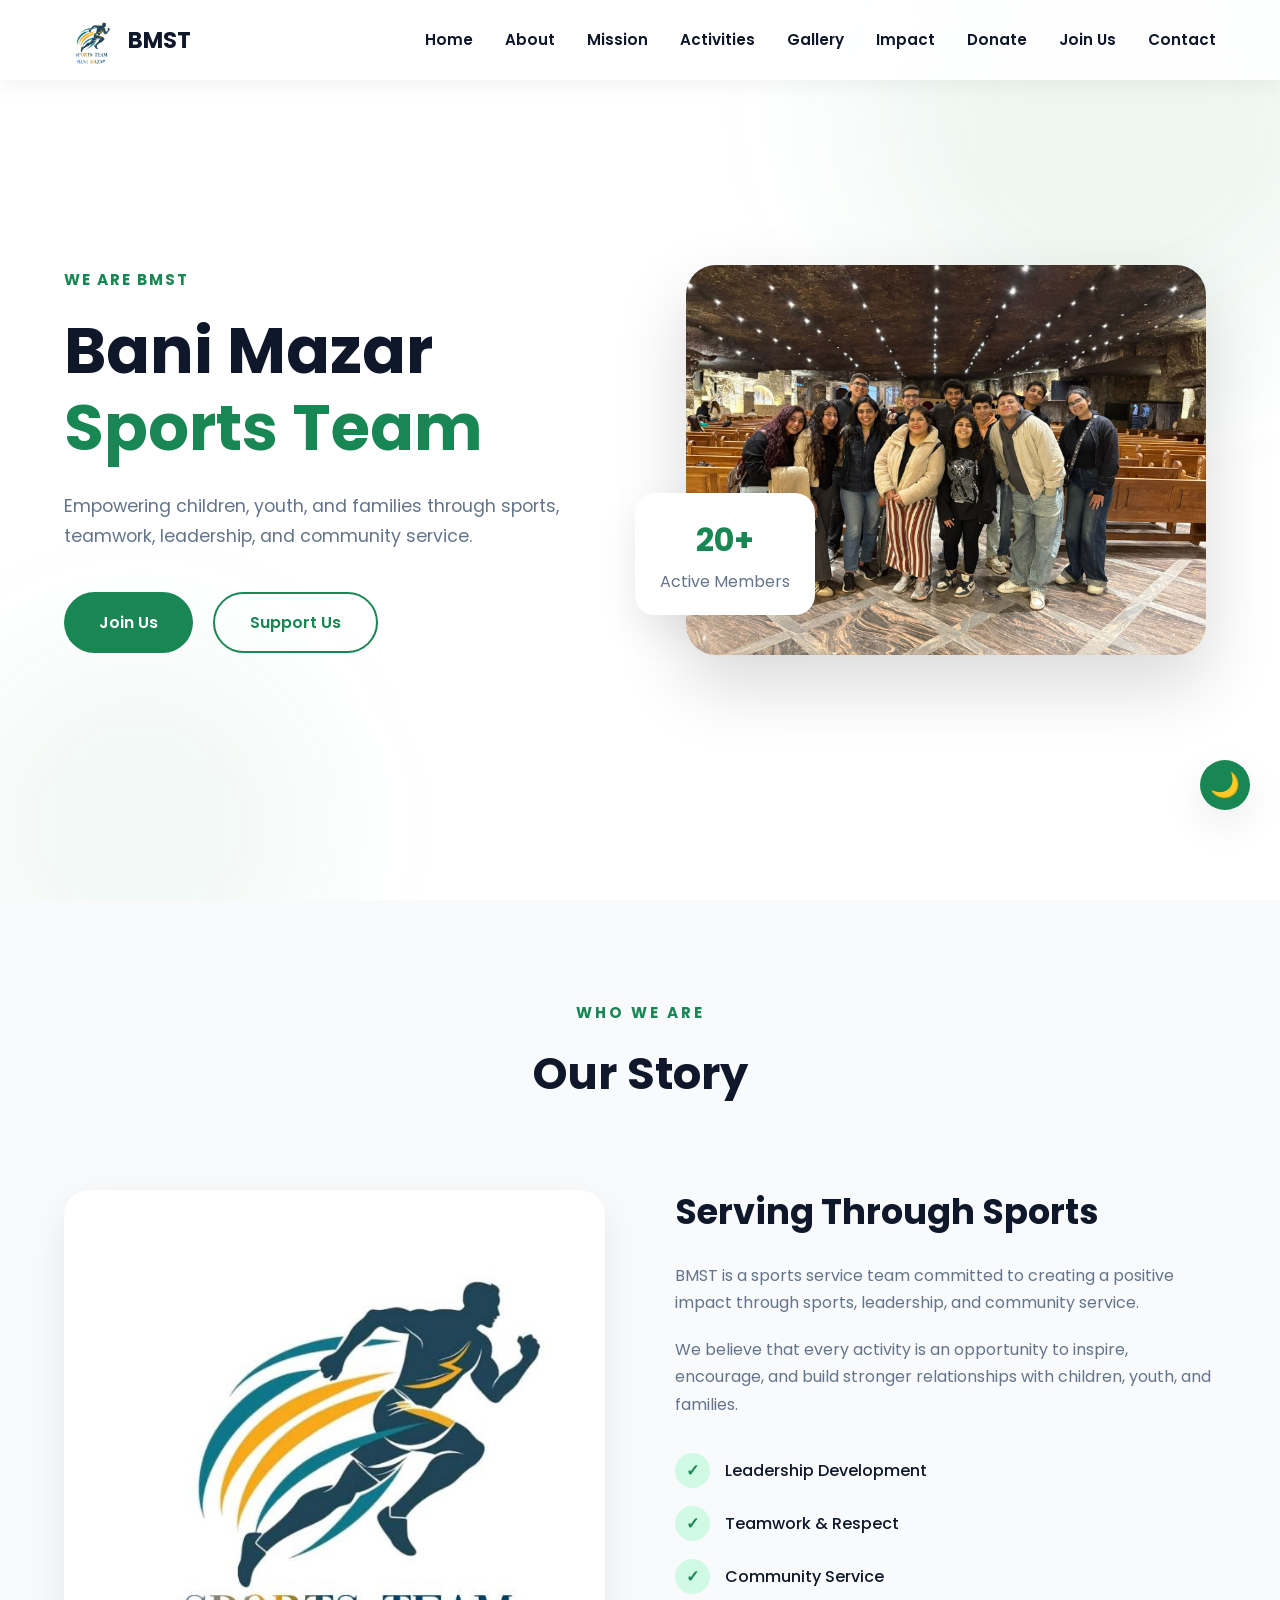
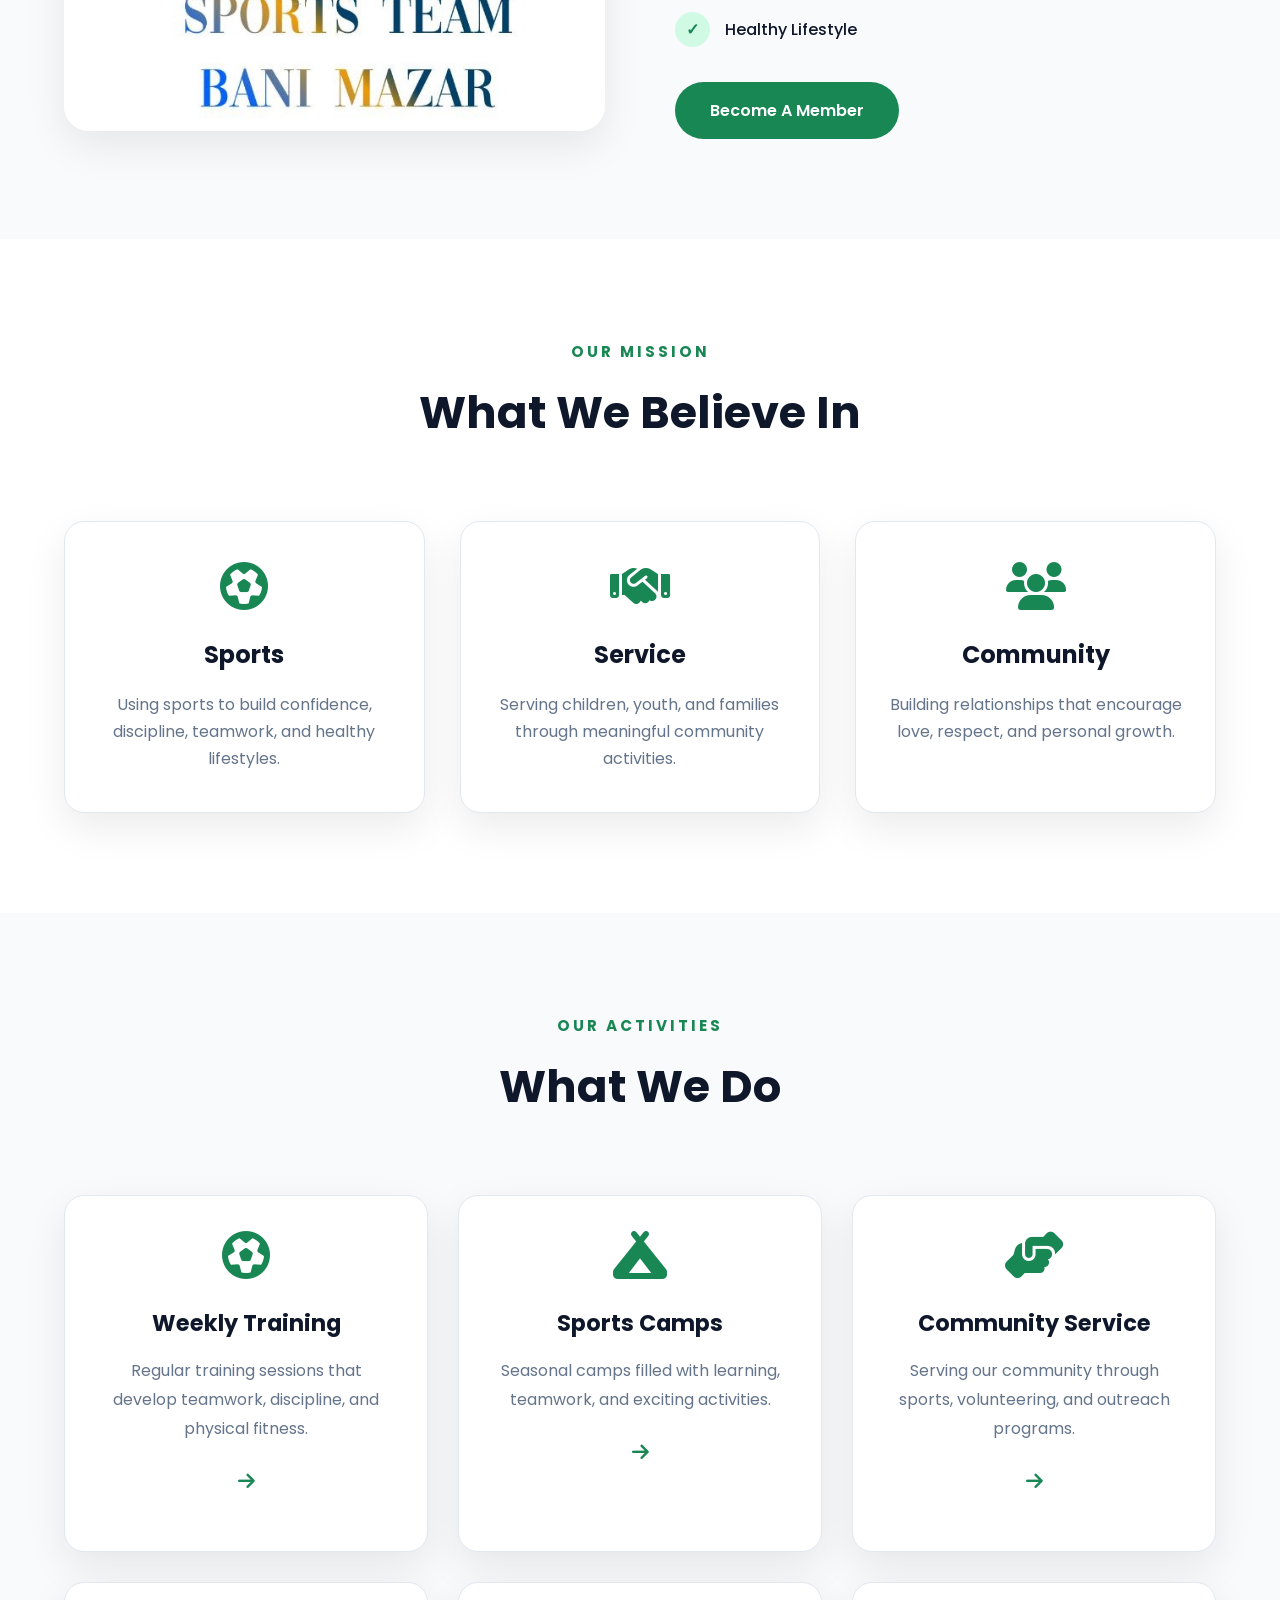
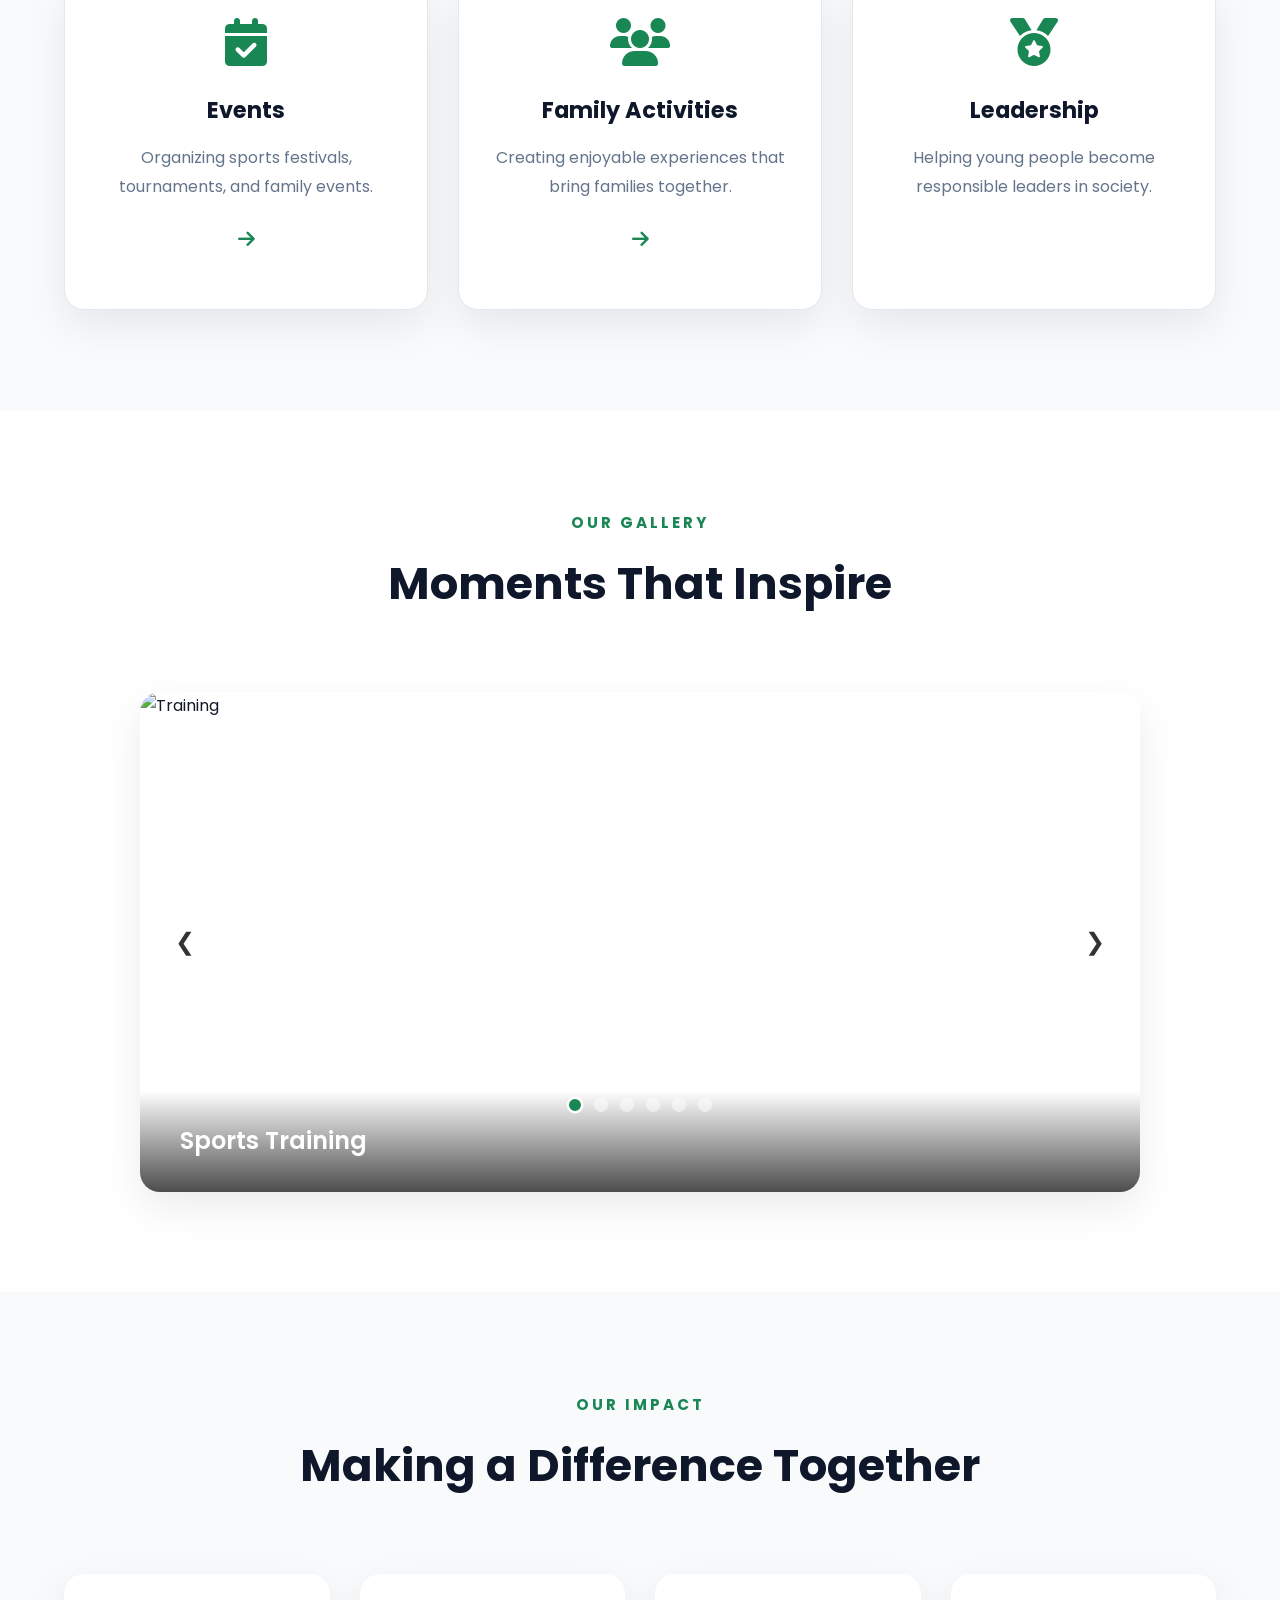
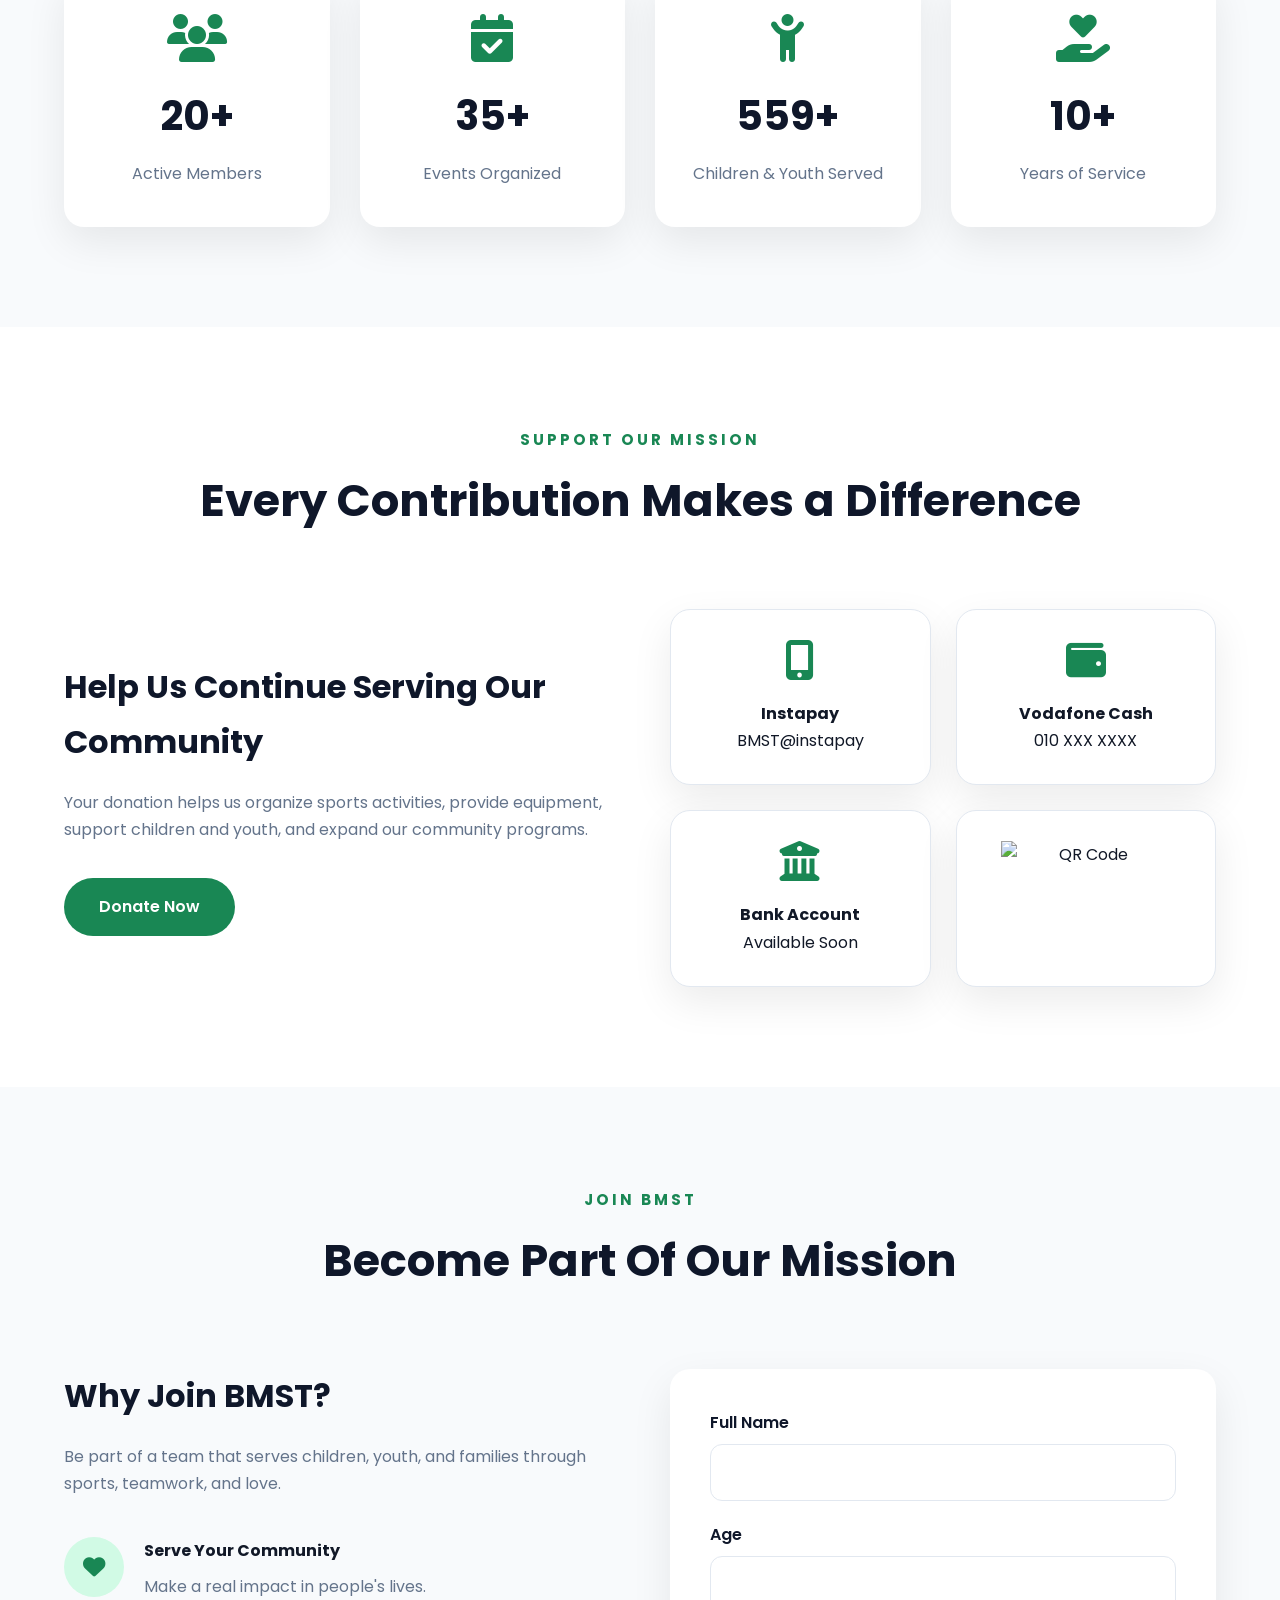
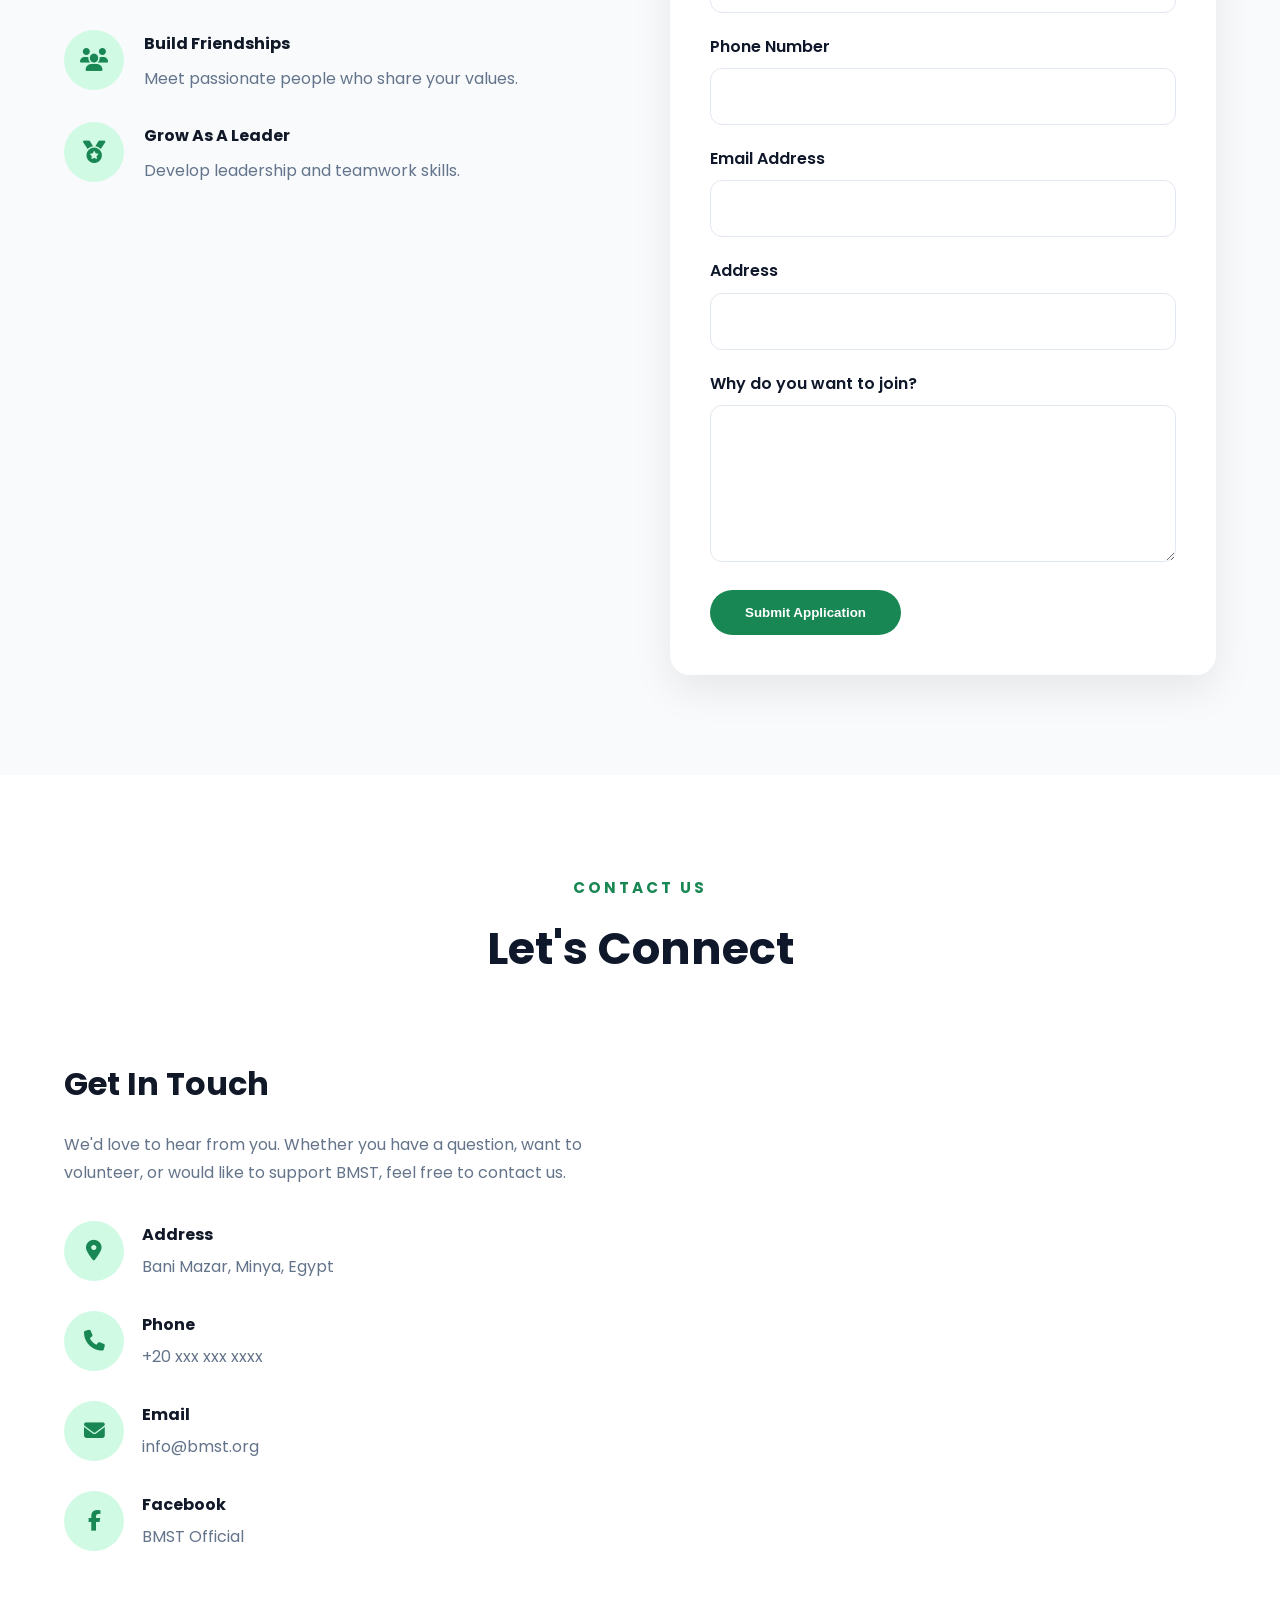
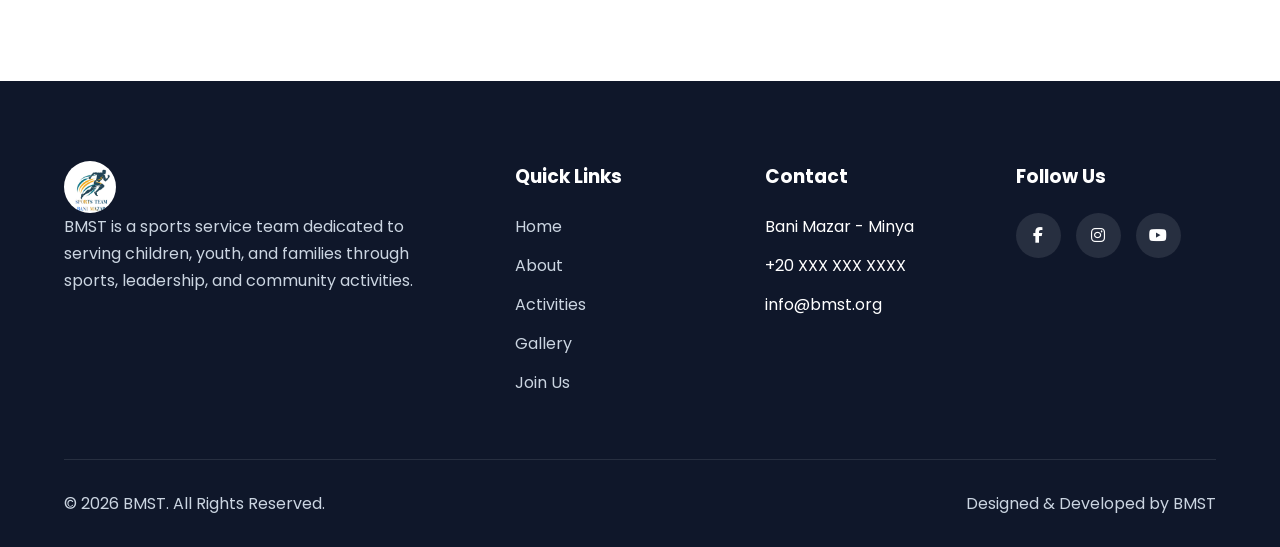
==== index.html @ 1c8f0577 "Update contact section" ====
<!DOCTYPE html>
<html lang="en">

<head>

    <meta charset="UTF-8">
    <meta name="viewport" content="width=device-width, initial-scale=1.0">

    <title>BMST | Sports Service Team</title>

    <meta name="description" content="BMST Sports Service Team empowering children, youth, and families through sports and community service.">

    <meta name="keywords" content="BMST, Sports Service Team, Community, Youth, Children, Sports Ministry">

    <meta name="author" content="BMST">

    <link rel="icon" type="image/png" href="images/BMST.jpeg">
    <link rel="preconnect" href="https://fonts.googleapis.com">

    <link rel="preconnect" href="https://fonts.gstatic.com" crossorigin>

    <link href="https://fonts.googleapis.com/css2?family=Poppins:wght@300;400;500;600;700;800&display=swap" rel="stylesheet">
    <link rel="stylesheet" href="https://cdnjs.cloudflare.com/ajax/libs/font-awesome/6.7.2/css/all.min.css">

    <link rel="stylesheet" href="style.css">

</head>

<body>

    <!-- ========================= -->
    <!-- Dark Mode Toggle Button -->
    <!-- ========================= -->

    <button id="dark-toggle" class="dark-toggle">
        🌙
    </button>

    <!-- ========================= -->
    <!-- Back To Top Button -->
    <!-- ========================= -->

    <button id="back-to-top" class="back-to-top">
        ↑
    </button>

    <!-- ========================= -->
    <!-- Header / Navbar -->
    <!-- ========================= -->

    <header>

        <nav class="navbar">

            <a href="#home" class="logo">

                <img src="images/BMST.jpeg" alt="BMST Logo">

                <span>BMST</span>

            </a>

            <button class="menu-btn" id="menu-btn">

                ☰

            </button>

            <ul class="nav-links" id="nav-links">

                <li><a href="#home">Home</a></li>

                <li><a href="#about">About</a></li>

                <li><a href="#mission">Mission</a></li>

                <li><a href="#activities">Activities</a></li>

                <li><a href="#gallery">Gallery</a></li>

                <li><a href="#impact">Impact</a></li>

                <li><a href="#donate">Donate</a></li>

                <li><a href="#join-us">Join Us</a></li>

                <li><a href="#contact">Contact</a></li>

            </ul>

        </nav>

    </header>

    <main>

        <!-- ========================= -->
        <!-- Hero Section -->
        <!-- ========================= -->

        <section id="home" class="hero">

            <div class="hero-content">

                <p class="hero-small-title">
                    WE ARE BMST
                </p>

                <h1>

                    Bani Mazar

                    <span>Sports Team</span>

                </h1>

                <p class="hero-description">

                    Empowering children, youth, and families through sports, teamwork, leadership, and community service.

                </p>

                <div class="hero-buttons">

                    <a href="#join-us" class="btn primary-btn">

                        Join Us

                    </a>

                    <a href="#donate" class="btn secondary-btn">

                        Support Us

                    </a>

                </div>

            </div>

            <div class="hero-image">

                <img src="images/team.jpeg" alt="BMST Team">

                <div class="floating-card">

                    <h3>20+</h3>

                    <p>Active Members</p>

                </div>

            </div>

        </section>

        <!-- ========================= -->
        <!-- About Section -->
        <!-- ========================= -->

        <section id="about" class="about">

            <div class="container">

                <div class="section-title">

                    <p>WHO WE ARE</p>

                    <h2>Our Story</h2>

                </div>

                <div class="about-content">

                    <div class="about-image">

                        <img src="images/BMST.jpeg" alt="About BMST">

                    </div>

                    <div class="about-text">
                        <h3>Serving Through Sports</h3>

                        <p>

                            BMST is a sports service team committed to creating a positive impact through sports, leadership, and community service.

                        </p>

                        <p>

                            We believe that every activity is an opportunity to inspire, encourage, and build stronger relationships with children, youth, and families.

                        </p>

                        <ul class="about-features">

                            <li>

                                <span>✓</span> Leadership Development

                            </li>

                            <li>

                                <span>✓</span> Teamwork & Respect

                            </li>

                            <li>

                                <span>✓</span> Community Service

                            </li>

                            <li>

                                <span>✓</span> Healthy Lifestyle

                            </li>

                        </ul>

                        <a href="#join-us" class="btn primary-btn">

                            Become A Member

                        </a>

                    </div>

                </div>

            </div>

        </section>

        <!-- ========================= -->
        <!-- Mission Section -->
        <!-- ========================= -->

        <section id="mission" class="mission">

            <div class="container">

                <div class="section-title">

                    <p>OUR MISSION</p>

                    <h2>What We Believe In</h2>

                </div>

                <div class="mission-grid">

                    <div class="mission-card">

                        <i class="fa-solid fa-futbol"></i>

                        <h3>Sports</h3>

                        <p>

                            Using sports to build confidence, discipline, teamwork, and healthy lifestyles.

                        </p>

                    </div>

                    <div class="mission-card">

                        <i class="fa-solid fa-handshake"></i>

                        <h3>Service</h3>

                        <p>

                            Serving children, youth, and families through meaningful community activities.

                        </p>

                    </div>

                    <div class="mission-card">

                        <i class="fa-solid fa-users"></i>

                        <h3>Community</h3>

                        <p>

                            Building relationships that encourage love, respect, and personal growth.

                        </p>

                    </div>

                </div>

            </div>

        </section>

        <!-- ========================= -->
        <!-- Activities Section -->
        <!-- ========================= -->

        <section id="activities" class="activities">

            <div class="container">

                <div class="section-title">

                    <p>OUR ACTIVITIES</p>

                    <h2>What We Do</h2>

                </div>

                <div class="activities-grid">

                    <div class="activity-card">

                        <i class="fa-solid fa-futbol"></i>

                        <h3>Weekly Training</h3>

                        <p>
                            Regular training sessions that develop teamwork, discipline, and physical fitness.
                        </p>

                        <div class="activity-arrow">

                            <i class="fa-solid fa-arrow-right"></i>

                        </div>

                    </div>

                    <div class="activity-card">

                        <i class="fa-solid fa-campground"></i>

                        <h3>Sports Camps</h3>

                        <p>
                            Seasonal camps filled with learning, teamwork, and exciting activities.
                        </p>

                        <div class="activity-arrow">

                            <i class="fa-solid fa-arrow-right"></i>

                        </div>

                    </div>

                    <div class="activity-card">

                        <i class="fa-solid fa-handshake-angle"></i>

                        <h3>Community Service</h3>

                        <p>
                            Serving our community through sports, volunteering, and outreach programs.
                        </p>

                        <div class="activity-arrow">

                            <i class="fa-solid fa-arrow-right"></i>

                        </div>

                    </div>

                    <div class="activity-card">

                        <i class="fa-solid fa-calendar-check"></i>

                        <h3>Events</h3>

                        <p>
                            Organizing sports festivals, tournaments, and family events.
                        </p>

                        <div class="activity-arrow">

                            <i class="fa-solid fa-arrow-right"></i>

                        </div>

                    </div>

                    <div class="activity-card">

                        <i class="fa-solid fa-users"></i>

                        <h3>Family Activities</h3>

                        <p>
                            Creating enjoyable experiences that bring families together.
                        </p>

                        <div class="activity-arrow">

                            <i class="fa-solid fa-arrow-right"></i>

                        </div>

                    </div>

                    <div class="activity-card">

                        <i class="fa-solid fa-medal"></i>

                        <h3>Leadership</h3>

                        <p>
                            Helping young people become responsible leaders in society.
                        </p>

                    </div>

                </div>

            </div>

        </section>

        <!-- ========================= -->
        <!-- Gallery Section with Slider -->
        <!-- ========================= -->

        <section id="gallery" class="gallery">

            <div class="container">

                <div class="section-title">

                    <p>OUR GALLERY</p>

                    <h2>Moments That Inspire</h2>

                </div>

                <div class="slider-container">

                    <div class="slider-wrapper" id="sliderWrapper">

                        <div class="slide">
                            <img src="images/gallery-1.jpg" alt="Training">
                            <div class="slide-caption">Sports Training</div>
                        </div>

                        <div class="slide">
                            <img src="images/gallery-2.jpg" alt="Camp">
                            <div class="slide-caption">Summer Camp</div>
                        </div>

                        <div class="slide">
                            <img src="images/gallery-3.jpg" alt="Community Service">
                            <div class="slide-caption">Community Service</div>
                        </div>

                        <div class="slide">
                            <img src="images/gallery-4.jpg" alt="Sports Day">
                            <div class="slide-caption">Sports Day</div>
                        </div>

                        <div class="slide">
                            <img src="images/gallery-5.jpg" alt="Children">
                            <div class="slide-caption">Happy Children</div>
                        </div>

                        <div class="slide">
                            <img src="images/gallery-6.jpg" alt="Team">
                            <div class="slide-caption">BMST Team</div>
                        </div>

                    </div>

                    <button class="slider-btn prev-btn" id="prevBtn">❮</button>
                    <button class="slider-btn next-btn" id="nextBtn">❯</button>

                    <div class="slider-dots" id="sliderDots"></div>

                </div>

            </div>

        </section>

        <!-- ========================= -->
        <!-- Impact Section -->
        <!-- ========================= -->

        <section id="impact" class="impact">

            <div class="container">

                <div class="section-title">

                    <p>OUR IMPACT</p>

                    <h2>Making a Difference Together</h2>

                </div>

                <div class="impact-grid">

                    <div class="impact-card">

                        <i class="fa-solid fa-users"></i>

                        <h3 class="counter" data-target="20">0</h3>

                        <p>Active Members</p>

                    </div>

                    <div class="impact-card">

                        <i class="fa-solid fa-calendar-check"></i>

                        <h3 class="counter" data-target="35">0</h3>

                        <p>Events Organized</p>

                    </div>

                    <div class="impact-card">

                        <i class="fa-solid fa-child-reaching"></i>

                        <h3 class="counter" data-target="800">0</h3>

                        <p>Children & Youth Served</p>

                    </div>

                    <div class="impact-card">

                        <i class="fa-solid fa-hand-holding-heart"></i>

                        <h3 class="counter" data-target="10">0</h3>

                        <p>Years of Service</p>

                    </div>

                </div>

            </div>

        </section>

        <!-- ========================= -->
        <!-- Donate Section -->
        <!-- ========================= -->

        <section id="donate" class="donate">

            <div class="container">

                <div class="section-title">

                    <p>SUPPORT OUR MISSION</p>

                    <h2>Every Contribution Makes a Difference</h2>

                </div>

                <div class="donate-container">

                    <div class="donate-text">

                        <h3>Help Us Continue Serving Our Community</h3>

                        <p>

                            Your donation helps us organize sports activities, provide equipment, support children and youth, and expand our community programs.

                        </p>

                        <a href="#" class="btn primary-btn">

                            Donate Now

                        </a>

                    </div>

                    <div class="donate-methods">

                        <div class="donation-card">

                            <i class="fa-solid fa-mobile-screen-button"></i>

                            <h4>Instapay</h4>

                            <p>BMST@instapay</p>

                        </div>

                        <div class="donation-card">

                            <i class="fa-solid fa-wallet"></i>

                            <h4>Vodafone Cash</h4>

                            <p>010 XXX XXXX</p>

                        </div>

                        <div class="donation-card">

                            <i class="fa-solid fa-building-columns"></i>

                            <h4>Bank Account</h4>

                            <p>Available Soon</p>

                        </div>

                        <div class="donation-card qr-card">

                            <img src="images/qr.png" alt="QR Code">

                        </div>

                    </div>

                </div>

            </div>

        </section>

        <!-- ========================= -->
        <!-- Join Us Section -->
        <!-- ========================= -->

        <section id="join-us" class="join">

            <div class="container">

                <div class="section-title">

                    <p>JOIN BMST</p>

                    <h2>Become Part Of Our Mission</h2>

                </div>

                <div class="join-container">

                    <div class="join-info">

                        <h3>Why Join BMST?</h3>

                        <p>

                            Be part of a team that serves children, youth, and families through sports, teamwork, and love.

                        </p>

                        <div class="join-feature">

                            <i class="fa-solid fa-heart"></i>

                            <div>

                                <h4>Serve Your Community</h4>

                                <p>Make a real impact in people's lives.</p>

                            </div>

                        </div>

                        <div class="join-feature">

                            <i class="fa-solid fa-users"></i>

                            <div>

                                <h4>Build Friendships</h4>

                                <p>Meet passionate people who share your values.</p>

                            </div>

                        </div>

                        <div class="join-feature">

                            <i class="fa-solid fa-medal"></i>

                            <div>

                                <h4>Grow As A Leader</h4>

                                <p>Develop leadership and teamwork skills.</p>

                            </div>

                        </div>

                    </div>

                    <div class="join-form">

                        <form id="joinForm">

                            <div class="form-group">

                                <label>Full Name</label>

                                <input type="text" id="joinName" required>

                            </div>

                            <div class="form-group">

                                <label>Age</label>

                                <input type="number" id="joinAge" required>

                            </div>

                            <div class="form-group">

                                <label>Phone Number</label>

                                <input type="tel" id="joinPhone" required>

                            </div>

                            <div class="form-group">

                                <label>Email Address</label>

                                <input type="email" id="joinEmail">

                            </div>

                            <div class="form-group">

                                <label>Address</label>

                                <input type="text" id="joinAddress">

                            </div>

                            <div class="form-group">

                                <label>Why do you want to join?</label>

                                <textarea id="joinMessage" rows="5"></textarea>

                            </div>

                            <button type="submit" class="btn primary-btn">

                                Submit Application

                            </button>

                        </form>

                        <div id="joinSuccess" style="display:none; margin-top:20px; padding:20px; background:var(--primary-light); border-radius:12px; color:var(--primary-color); text-align:center; font-weight:600;">
                            ✅ Your application has been submitted successfully!
                        </div>

                    </div>

                </div>

            </div>

        </section>

        <!-- ========================= -->
        <!-- Contact Section -->
        <!-- ========================= -->

        <section id="contact" class="contact">

            <div class="container">

                <div class="section-title">

                    <p>CONTACT US</p>

                    <h2>Let's Connect</h2>

                </div>

                <div class="contact-wrapper">

                    <div class="contact-info">

                        <h3>Get In Touch</h3>

                        <p>

                            We'd love to hear from you. Whether you have a question, want to volunteer, or would like to support BMST, feel free to contact us.

                        </p>

                        <div class="contact-box">

                            <i class="fa-solid fa-location-dot"></i>

                            <div>

                                <h4>Address</h4>

                                <span>Bani Mazar, Minya, Egypt</span>

                            </div>

                        </div>

                        <div class="contact-box">

                            <i class="fa-solid fa-phone"></i>

                            <div>

                                <h4>Phone</h4>

                                <span>+20 xxx xxx xxxx</span>

                            </div>

                        </div>

                        <div class="contact-box">

                            <i class="fa-solid fa-envelope"></i>

                            <div>

                                <h4>Email</h4>

                                <span>info@bmst.org</span>

                            </div>

                        </div>

                        <div class="contact-box">

                            <i class="fa-brands fa-facebook-f"></i>

                            <div>

                                <h4>Facebook</h4>

                                <span>BMST Official</span>

                            </div>

                        </div>


        </section>

    </main>

    <!-- ========================= -->
    <!-- Footer -->
    <!-- ========================= -->

    <footer class="footer">

        <div class="container">

            <div class="footer-grid">

                <div class="footer-about">

                    <a href="#home" class="logo">

                        <img src="images/BMST.jpeg" alt="BMST">


                    </a>

                    <p>

                        BMST is a sports service team dedicated to serving children, youth, and families through sports, leadership, and community activities.

                    </p>

                </div>

                <div>

                    <h3>Quick Links</h3>

                    <ul>

                        <li><a href="#home">Home</a></li>

                        <li><a href="#about">About</a></li>

                        <li><a href="#activities">Activities</a></li>

                        <li><a href="#gallery">Gallery</a></li>

                        <li><a href="#join-us">Join Us</a></li>

                    </ul>

                </div>

                <div>

                    <h3>Contact</h3>

                    <ul>

                        <li>Bani Mazar - Minya</li>

                        <li>+20 XXX XXX XXXX</li>

                        <li>info@bmst.org</li>

                    </ul>

                </div>

                <div>

                    <h3>Follow Us</h3>

                    <div class="social-icons">

                        <a href="https://www.facebook.com/share/1R9eKZ8sLs/">
                            <i class="fa-brands fa-facebook-f"></i>
                        </a>

                        <a href="#">
                            <i class="fa-brands fa-instagram"></i>
                        </a>

                        <a href="#">
                            <i class="fa-brands fa-youtube"></i>
                        </a>

                    </div>

                </div>

            </div>

            <div class="footer-bottom">

                <p>

                    © 2026 BMST. All Rights Reserved.

                </p>

                <p>

                    Designed & Developed by BMST

                </p>

            </div>

        </div>

    </footer>

    <!-- ========================= -->
    <!-- JavaScript -->
    <!-- ========================= -->

    <script src="script.js"></script>

</body>

</html>
---- style.css ----
/* ===========================
   Variables
=========================== */

:root {
    --primary-color: #198754;
    --primary-dark: #146C43;
    --primary-light: #D1FAE5;
    --secondary-color: #F8FAFC;
    --dark: #0F172A;
    --gray: #64748B;
    --white: #FFFFFF;
    --border: #E2E8F0;
    --shadow: 0 15px 40px rgba(0, 0, 0, .08);
    --transition: .35s ease;
    --radius: 18px;
}


/* ===========================
   Reset
=========================== */

* {
    margin: 0;
    padding: 0;
    box-sizing: border-box;
}

html {
    scroll-behavior: smooth;
}

body {
    font-family: "Poppins", sans-serif;
    background: #ffffff;
    color: #111827;
    line-height: 1.7;
    overflow-x: hidden;
}

img {
    width: 100%;
    display: block;
}

a {
    text-decoration: none;
}

ul {
    list-style: none;
}

.container {
    width: min(1200px, 90%);
    margin: auto;
}

section {
    padding: 100px 0;
}


/* ===========================
   Buttons
=========================== */

.btn {
    display: inline-flex;
    align-items: center;
    justify-content: center;
    padding: 15px 35px;
    border-radius: 50px;
    font-weight: 600;
    transition: var(--transition);
    cursor: pointer;
    border: none;
}

.primary-btn {
    background: var(--primary-color);
    color: #fff;
}

.primary-btn:hover {
    background: var(--primary-dark);
    transform: translateY(-4px);
}

.secondary-btn {
    border: 2px solid var(--primary-color);
    color: var(--primary-color);
    background: transparent;
}

.secondary-btn:hover {
    background: var(--primary-color);
    color: #fff;
}


/* ===========================
   Navbar
=========================== */

header {
    position: fixed;
    top: 0;
    left: 0;
    width: 100%;
    background: rgba(255, 255, 255, .85);
    backdrop-filter: blur(12px);
    box-shadow: 0 5px 20px rgba(0, 0, 0, .05);
    z-index: 1000;
}

.navbar {
    width: min(1200px, 90%);
    margin: auto;
    height: 80px;
    display: flex;
    justify-content: space-between;
    align-items: center;
}

.logo {
    display: flex;
    align-items: center;
    gap: 12px;
    color: var(--dark);
    font-size: 1.4rem;
    font-weight: 700;
}

.logo img {
    width: 52px;
    height: 52px;
    border-radius: 50%;
    object-fit: cover;
}

.nav-links {
    display: flex;
    align-items: center;
    gap: 32px;
}

.nav-links a {
    color: var(--dark);
    font-size: .95rem;
    font-weight: 600;
    position: relative;
    transition: var(--transition);
}

.nav-links a::after {
    content: "";
    position: absolute;
    left: 0;
    bottom: -6px;
    width: 0;
    height: 2px;
    background: var(--primary-color);
    transition: var(--transition);
}

.nav-links a:hover {
    color: var(--primary-color);
}

.nav-links a:hover::after {
    width: 100%;
}

.menu-btn {
    display: none;
    border: none;
    background: none;
    cursor: pointer;
    font-size: 2rem;
    color: var(--dark);
}


/* ===========================
   Hero Section
=========================== */

.hero {
    position: relative;
    min-height: 100vh;
    width: min(1200px, 90%);
    margin: auto;
    display: flex;
    justify-content: space-between;
    align-items: center;
    gap: 70px;
    padding-top: 120px;
}

.hero-content {
    flex: 1;
}

.hero-small-title {
    color: var(--primary-color);
    font-size: .95rem;
    font-weight: 700;
    letter-spacing: 2px;
    margin-bottom: 20px;
}

.hero h1 {
    font-size: 4rem;
    line-height: 1.2;
    color: var(--dark);
    margin-bottom: 25px;
}

.hero h1 span {
    display: block;
    color: var(--primary-color);
}

.hero-description {
    font-size: 1.1rem;
    color: var(--gray);
    max-width: 550px;
    margin-bottom: 40px;
}

.hero-buttons {
    display: flex;
    gap: 20px;
}

.hero-image {
    flex: 1;
    display: flex;
    justify-content: center;
    position: relative;
}

.hero-image img {
    width: 100%;
    max-width: 520px;
    border-radius: 30px;
    box-shadow: 0 30px 70px rgba(0, 0, 0, .15);
    transition: .5s;
}

.hero-image img:hover {
    transform: scale(1.03);
}

.hero-content {
    animation: fadeLeft .8s ease;
}

.hero-image {
    animation: fadeRight .8s ease;
}

@keyframes fadeLeft {
    from {
        opacity: 0;
        transform: translateX(-60px);
    }
    to {
        opacity: 1;
        transform: translateX(0);
    }
}

@keyframes fadeRight {
    from {
        opacity: 0;
        transform: translateX(60px);
    }
    to {
        opacity: 1;
        transform: translateX(0);
    }
}

.hero::before {
    content: "";
    position: absolute;
    width: 500px;
    height: 500px;
    border-radius: 50%;
    background: rgba(25, 135, 84, .08);
    top: -150px;
    right: -150px;
    filter: blur(80px);
    z-index: -1;
}

.hero::after {
    content: "";
    position: absolute;
    width: 350px;
    height: 350px;
    border-radius: 50%;
    background: rgba(25, 135, 84, .06);
    bottom: -100px;
    left: -100px;
    filter: blur(70px);
    z-index: -1;
}

.floating-card {
    position: absolute;
    bottom: 40px;
    left: -40px;
    width: 180px;
    background: #fff;
    padding: 20px;
    border-radius: 20px;
    box-shadow: var(--shadow);
    text-align: center;
}

.floating-card h3 {
    color: var(--primary-color);
    font-size: 2rem;
}

.floating-card p {
    color: var(--gray);
}


/* ===========================
   Section Title
=========================== */

.section-title {
    text-align: center;
    margin-bottom: 70px;
}

.section-title p {
    color: var(--primary-color);
    font-size: .95rem;
    font-weight: 700;
    letter-spacing: 3px;
    text-transform: uppercase;
    margin-bottom: 10px;
}

.section-title h2 {
    font-size: 2.8rem;
    color: var(--dark);
}


/* ===========================
   About
=========================== */

.about {
    background: var(--secondary-color);
}

.about-content {
    display: grid;
    grid-template-columns: 1fr 1fr;
    gap: 70px;
    align-items: center;
}

.about-image img {
    border-radius: 25px;
    box-shadow: var(--shadow);
    transition: var(--transition);
}

.about-image img:hover {
    transform: scale(1.03);
}

.about-text h3 {
    font-size: 2.2rem;
    color: var(--dark);
    margin-bottom: 20px;
}

.about-text p {
    color: var(--gray);
    margin-bottom: 20px;
    font-size: 1rem;
}

.about-features {
    margin: 35px 0;
}

.about-features li {
    display: flex;
    align-items: center;
    gap: 15px;
    margin-bottom: 18px;
    color: var(--dark);
    font-weight: 500;
}

.about-features span {
    width: 35px;
    height: 35px;
    border-radius: 50%;
    background: var(--primary-light);
    display: flex;
    justify-content: center;
    align-items: center;
    color: var(--primary-color);
    font-weight: bold;
}


/* ===========================
   Mission
=========================== */

.mission {
    background: #ffffff;
}

.mission-grid {
    display: grid;
    grid-template-columns: repeat(3, 1fr);
    gap: 35px;
}

.mission-card {
    background: #ffffff;
    padding: 40px 30px;
    border-radius: 20px;
    box-shadow: var(--shadow);
    text-align: center;
    transition: .35s;
    border: 1px solid var(--border);
}

.mission-card:hover {
    transform: translateY(-12px);
}

.mission-card i {
    font-size: 3rem;
    color: var(--primary-color);
    margin-bottom: 25px;
    transition: .4s;
}

.mission-card:hover i {
    transform: rotate(10deg) scale(1.15);
}

.mission-card h3 {
    margin-bottom: 15px;
    color: var(--dark);
    font-size: 1.5rem;
}

.mission-card p {
    color: var(--gray);
}


/* ===========================
   Activities
=========================== */

.activities {
    background: var(--secondary-color);
}

.activities-grid {
    display: grid;
    grid-template-columns: repeat(3, 1fr);
    gap: 30px;
}

.activity-card {
    background: #ffffff;
    border-radius: 20px;
    padding: 35px;
    text-align: center;
    border: 1px solid var(--border);
    box-shadow: var(--shadow);
    transition: var(--transition);
}

.activity-card:hover {
    transform: translateY(-10px);
    box-shadow: 0 25px 50px rgba(0, 0, 0, .12);
}

.activity-card i {
    font-size: 3rem;
    color: var(--primary-color);
    margin-bottom: 25px;
    transition: var(--transition);
}

.activity-card:hover i {
    transform: scale(1.15) rotate(8deg);
}

.activity-card h3 {
    margin-bottom: 15px;
    font-size: 1.4rem;
    color: var(--dark);
}

.activity-card p {
    color: var(--gray);
    line-height: 1.8;
}

.activity-arrow {
    margin-top: 25px;
}

.activity-arrow i {
    font-size: 1.2rem;
    transition: var(--transition);
}

.activity-card:hover .activity-arrow i {
    transform: translateX(10px);
}


/* ===========================
   Gallery Slider
=========================== */

.gallery {
    background: #ffffff;
}

.slider-container {
    position: relative;
    max-width: 1000px;
    margin: auto;
    overflow: hidden;
    border-radius: 20px;
    box-shadow: var(--shadow);
}

.slider-wrapper {
    display: flex;
    transition: transform 0.6s cubic-bezier(0.25, 0.46, 0.45, 0.94);
}

.slide {
    min-width: 100%;
    position: relative;
}

.slide img {
    width: 100%;
    height: 500px;
    object-fit: cover;
}

.slide-caption {
    position: absolute;
    bottom: 0;
    left: 0;
    right: 0;
    padding: 30px 40px;
    background: linear-gradient(transparent, rgba(0, 0, 0, 0.7));
    color: #fff;
    font-size: 1.5rem;
    font-weight: 600;
}

.slider-btn {
    position: absolute;
    top: 50%;
    transform: translateY(-50%);
    background: rgba(255, 255, 255, 0.8);
    color: #333;
    border: none;
    width: 50px;
    height: 50px;
    border-radius: 50%;
    font-size: 1.5rem;
    cursor: pointer;
    transition: var(--transition);
    z-index: 10;
}

.slider-btn:hover {
    background: #ffffff;
    transform: translateY(-50%) scale(1.1);
}

.prev-btn {
    left: 20px;
}

.next-btn {
    right: 20px;
}

.slider-dots {
    position: absolute;
    bottom: 80px;
    left: 50%;
    transform: translateX(-50%);
    display: flex;
    gap: 12px;
    z-index: 10;
}

.slider-dots .dot {
    width: 14px;
    height: 14px;
    border-radius: 50%;
    background: rgba(255, 255, 255, 0.5);
    cursor: pointer;
    transition: var(--transition);
    border: 2px solid transparent;
}

.slider-dots .dot.active {
    background: var(--primary-color);
    border-color: #ffffff;
    transform: scale(1.2);
}

.slider-dots .dot:hover {
    transform: scale(1.1);
}


/* ===========================
   Impact
=========================== */

.impact {
    background: var(--secondary-color);
}

.impact-grid {
    display: grid;
    grid-template-columns: repeat(4, 1fr);
    gap: 30px;
}

.impact-card {
    background: #ffffff;
    padding: 40px 25px;
    border-radius: 20px;
    text-align: center;
    box-shadow: var(--shadow);
    transition: var(--transition);
}

.impact-card:hover {
    transform: translateY(-10px);
}

.impact-card i {
    font-size: 3rem;
    color: var(--primary-color);
    margin-bottom: 20px;
}

.impact-card h3 {
    font-size: 2.5rem;
    color: var(--dark);
    margin-bottom: 10px;
}

.impact-card p {
    color: var(--gray);
    font-size: 1rem;
}


/* ===========================
   Donate
=========================== */

.donate {
    background: #ffffff;
}

.donate-container {
    display: grid;
    grid-template-columns: 1fr 1fr;
    gap: 60px;
    align-items: center;
}

.donate-text h3 {
    font-size: 2rem;
    margin-bottom: 20px;
    color: var(--dark);
}

.donate-text p {
    color: var(--gray);
    margin-bottom: 35px;
}

.donate-methods {
    display: grid;
    grid-template-columns: repeat(2, 1fr);
    gap: 25px;
}

.donation-card {
    background: #ffffff;
    border-radius: 20px;
    padding: 30px;
    text-align: center;
    border: 1px solid var(--border);
    box-shadow: var(--shadow);
    transition: .3s;
}

.donation-card:hover {
    transform: translateY(-10px);
}

.donation-card i {
    font-size: 2.5rem;
    color: var(--primary-color);
    margin-bottom: 20px;
}

.qr-card img {
    width: 170px;
    margin: auto;
}


/* ===========================
   Join
=========================== */

.join {
    background: var(--secondary-color);
}

.join-container {
    display: grid;
    grid-template-columns: 1fr 1fr;
    gap: 60px;
    align-items: start;
}

.join-info h3 {
    font-size: 2rem;
    margin-bottom: 20px;
    color: var(--dark);
}

.join-info>p {
    color: var(--gray);
    margin-bottom: 40px;
}

.join-feature {
    display: flex;
    gap: 20px;
    margin-bottom: 30px;
}

.join-feature i {
    width: 60px;
    height: 60px;
    display: flex;
    justify-content: center;
    align-items: center;
    background: var(--primary-light);
    color: var(--primary-color);
    border-radius: 50%;
    font-size: 1.4rem;
    flex-shrink: 0;
}

.join-feature h4 {
    margin-bottom: 8px;
}

.join-feature p {
    color: var(--gray);
}

.join-form {
    background: #ffffff;
    padding: 40px;
    border-radius: 20px;
    box-shadow: var(--shadow);
}

.form-group {
    margin-bottom: 20px;
}

.form-group label {
    display: block;
    margin-bottom: 8px;
    font-weight: 600;
    color: var(--dark);
}

.form-group input,
.form-group textarea {
    width: 100%;
    padding: 15px;
    border: 1px solid var(--border);
    border-radius: 12px;
    font-size: 1rem;
    transition: var(--transition);
    outline: none;
    font-family: inherit;
}

.form-group input:focus,
.form-group textarea:focus {
    border-color: var(--primary-color);
}


/* ===========================
   Contact
=========================== */

.contact {
    background: #ffffff;
}

.contact-wrapper {
    display: grid;
    grid-template-columns: 1fr 1fr;
    gap: 60px;
}

.contact-info h3 {
    font-size: 2rem;
    margin-bottom: 20px;
}

.contact-info>p {
    color: var(--gray);
    margin-bottom: 35px;
}

.contact-box {
    display: flex;
    gap: 18px;
    margin-bottom: 30px;
}

.contact-box i {
    width: 60px;
    height: 60px;
    display: flex;
    justify-content: center;
    align-items: center;
    border-radius: 50%;
    background: var(--primary-light);
    color: var(--primary-color);
    font-size: 1.3rem;
    flex-shrink: 0;
}

.contact-box h4 {
    margin-bottom: 5px;
}

.contact-box span {
    color: var(--gray);
}

.contact-form {
    background: #ffffff;
    padding: 40px;
    border-radius: 20px;
    box-shadow: var(--shadow);
}

.contact-form input,
.contact-form textarea {
    width: 100%;
    padding: 16px;
    margin-bottom: 20px;
    border: 1px solid var(--border);
    border-radius: 12px;
    outline: none;
    transition: .3s;
    font-family: inherit;
}

.contact-form input:focus,
.contact-form textarea:focus {
    border-color: var(--primary-color);
}


/* ===========================
   Footer
=========================== */

.footer {
    background: #0F172A;
    color: #ffffff;
    padding: 80px 0 30px;
}

.footer-grid {
    display: grid;
    grid-template-columns: 2fr 1fr 1fr 1fr;
    gap: 50px;
}

.footer h3 {
    margin-bottom: 20px;
}

.footer p {
    color: #CBD5E1;
}

.footer ul li {
    margin-bottom: 12px;
}

.footer ul a {
    color: #CBD5E1;
    transition: .3s;
}

.footer ul a:hover {
    color: #ffffff;
}

.social-icons {
    display: flex;
    gap: 15px;
}

.social-icons a {
    width: 45px;
    height: 45px;
    display: flex;
    justify-content: center;
    align-items: center;
    background: rgba(255, 255, 255, .1);
    border-radius: 50%;
    color: #ffffff;
    transition: .3s;
}

.social-icons a:hover {
    background: var(--primary-color);
}

.footer-bottom {
    border-top: 1px solid rgba(255, 255, 255, .1);
    margin-top: 50px;
    padding-top: 30px;
    display: flex;
    justify-content: space-between;
    color: #94A3B8;
}


/* ===========================
   Back to Top
=========================== */

.back-to-top {
    position: fixed;
    bottom: 30px;
    right: 30px;
    width: 50px;
    height: 50px;
    border-radius: 50%;
    background: var(--primary-color);
    color: #fff;
    border: none;
    font-size: 1.5rem;
    cursor: pointer;
    display: none;
    box-shadow: var(--shadow);
    transition: var(--transition);
    z-index: 999;
}

.back-to-top:hover {
    background: var(--primary-dark);
    transform: translateY(-5px);
}


/* ===========================
   Dark Mode Toggle
=========================== */

.dark-toggle {
    position: fixed;
    bottom: 90px;
    right: 30px;
    width: 50px;
    height: 50px;
    border-radius: 50%;
    background: var(--primary-color);
    color: #fff;
    border: none;
    font-size: 1.5rem;
    cursor: pointer;
    box-shadow: var(--shadow);
    transition: var(--transition);
    z-index: 999;
}

.dark-toggle:hover {
    transform: scale(1.1) rotate(20deg);
    background: var(--primary-dark);
}


/* ===========================
   Dark Mode
=========================== */

.dark-mode {
    --primary-color: #2ecc71;
    --primary-dark: #27ae60;
    --primary-light: #1a3a2a;
    --secondary-color: #1a1a2e;
    --dark: #ffffff;
    --gray: #a0aec0;
    --white: #1a1a2e;
    --border: #2d3748;
    --shadow: 0 15px 40px rgba(0, 0, 0, 0.3);
}

.dark-mode body {
    background: #0f0f1a;
    color: #e2e8f0;
}

.dark-mode header {
    background: rgba(15, 15, 26, 0.95);
    box-shadow: 0 5px 20px rgba(0, 0, 0, 0.3);
}

.dark-mode .logo {
    color: #ffffff;
}

.dark-mode .nav-links a {
    color: #e2e8f0;
}

.dark-mode .nav-links a:hover {
    color: var(--primary-color);
}

.dark-mode .menu-btn {
    color: #ffffff;
}


/* Hero Dark Mode */

.dark-mode .hero h1 {
    color: #000000;
}

.dark-mode .hero h1 span {
    color: var(--primary-color);
}

.dark-mode .hero-small-title {
    color: var(--primary-color);
}

.dark-mode .hero-description {
    color: #a0aec0;
}

.dark-mode .section-title h2 {
    color: #ffffff;
}

.dark-mode .section-title p {
    color: var(--primary-color);
}

.dark-mode .floating-card {
    background: #1a1a2e;
}

.dark-mode .floating-card p {
    color: #a0aec0;
}

.dark-mode .floating-card h3 {
    color: var(--primary-color);
}

.dark-mode .about {
    background: #0f0f1a;
}

.dark-mode .mission {
    background: #0f0f1a;
}

.dark-mode .activities {
    background: #0f0f1a;
}

.dark-mode .gallery {
    background: #0f0f1a;
}

.dark-mode .impact {
    background: #0f0f1a;
}

.dark-mode .donate {
    background: #0f0f1a;
}

.dark-mode .contact {
    background: #0f0f1a;
}

.dark-mode .join {
    background: #0f0f1a;
}

.dark-mode .mission-card,
.dark-mode .activity-card,
.dark-mode .impact-card,
.dark-mode .donation-card,
.dark-mode .join-form,
.dark-mode .contact-form {
    background: #1a1a2e;
    border-color: #2d3748;
}

.dark-mode .mission-card h3,
.dark-mode .activity-card h3,
.dark-mode .impact-card h3,
.dark-mode .donation-card h4 {
    color: #ffffff;
}

.dark-mode .mission-card p,
.dark-mode .activity-card p,
.dark-mode .impact-card p,
.dark-mode .donation-card p {
    color: #a0aec0;
}


/* ===== Join & Contact Dark Mode Fix ===== */

.dark-mode .join-info h3 {
    color: #ffffff !important;
}

.dark-mode .contact-info h3 {
    color: #ffffff !important;
}

.dark-mode .donate-text h3 {
    color: #ffffff !important;
}

.dark-mode .about-text h3 {
    color: #ffffff !important;
}

.dark-mode .join-info>p {
    color: #a0aec0 !important;
}

.dark-mode .contact-info>p {
    color: #a0aec0 !important;
}

.dark-mode .donate-text p {
    color: #a0aec0 !important;
}

.dark-mode .about-text p {
    color: #a0aec0 !important;
}

.dark-mode .join-feature h4 {
    color: #ffffff !important;
}

.dark-mode .contact-box h4 {
    color: #ffffff !important;
}

.dark-mode .join-feature p {
    color: #a0aec0 !important;
}

.dark-mode .contact-box span {
    color: #a0aec0 !important;
}

.dark-mode .contact-box i {
    background: #1a3a2a;
}

.dark-mode .join-feature i {
    background: #1a3a2a;
}

.dark-mode .form-group label {
    color: #e2e8f0;
}

.dark-mode .form-group input,
.dark-mode .form-group textarea,
.dark-mode .contact-form input,
.dark-mode .contact-form textarea {
    background: #0f0f1a;
    color: #e2e8f0;
    border-color: #2d3748;
}

.dark-mode .form-group input:focus,
.dark-mode .form-group textarea:focus,
.dark-mode .contact-form input:focus,
.dark-mode .contact-form textarea:focus {
    border-color: var(--primary-color);
}

.dark-mode .about-features span {
    background: #1a3a2a;
}

.dark-mode .about-features li {
    color: #e2e8f0;
}

.dark-mode .social-icons a {
    background: rgba(255, 255, 255, 0.1);
}

.dark-mode .social-icons a:hover {
    background: var(--primary-color);
}

.dark-mode .counter {
    color: #ffffff;
}

.dark-mode .dark-toggle {
    background: #2ecc71;
}

.dark-mode .hero::before {
    background: rgba(46, 204, 113, 0.05);
}

.dark-mode .hero::after {
    background: rgba(46, 204, 113, 0.03);
}

.dark-mode .slider-btn {
    background: rgba(30, 30, 60, 0.8);
    color: #fff;
}

.dark-mode .slider-btn:hover {
    background: rgba(30, 30, 60, 1);
}

.dark-mode .slider-dots .dot {
    background: rgba(255, 255, 255, 0.3);
}

.dark-mode .slider-dots .dot.active {
    background: var(--primary-color);
    border-color: #ffffff;
}


/* ===========================
   Responsive
=========================== */

@media(max-width:992px) {
    .nav-links {
        position: absolute;
        top: 80px;
        left: 0;
        width: 100%;
        background: #ffffff;
        flex-direction: column;
        padding: 30px 0;
        gap: 25px;
        display: none;
    }
    .dark-mode .nav-links {
        background: #1a1a2e;
    }
    .nav-links.active {
        display: flex;
    }
    .menu-btn {
        display: block;
    }
    .hero {
        flex-direction: column;
        text-align: center;
        padding-top: 100px;
    }
    .hero h1 {
        font-size: 3rem;
    }
    .hero-description {
        margin: auto;
        margin-bottom: 35px;
    }
    .hero-buttons {
        justify-content: center;
    }
    .hero-image {
        margin-top: 40px;
    }
    .about-content {
        grid-template-columns: 1fr;
        text-align: center;
    }
    .about-features li {
        justify-content: center;
    }
    .mission-grid {
        grid-template-columns: repeat(2, 1fr);
    }
    .activities-grid {
        grid-template-columns: repeat(2, 1fr);
    }
    .impact-grid {
        grid-template-columns: repeat(2, 1fr);
    }
    .donate-container {
        grid-template-columns: 1fr;
        text-align: center;
    }
    .join-container {
        grid-template-columns: 1fr;
    }
    .contact-wrapper {
        grid-template-columns: 1fr;
    }
    .footer-grid {
        grid-template-columns: repeat(2, 1fr);
    }
    .slide img {
        height: 300px;
    }
    .slide-caption {
        font-size: 1rem;
        padding: 20px;
    }
    .slider-btn {
        width: 40px;
        height: 40px;
        font-size: 1rem;
    }
    .slider-dots {
        bottom: 60px;
    }
    .slider-dots .dot {
        width: 10px;
        height: 10px;
    }
}

@media(max-width:600px) {
    .container {
        width: 90%;
    }
    .hero {
        padding-top: 100px;
    }
    .hero h1 {
        font-size: 2.2rem;
    }
    .hero-buttons {
        flex-direction: column;
        align-items: center;
    }
    .btn {
        width: 100%;
        max-width: 280px;
    }
    .floating-card {
        left: 10px;
        bottom: 20px;
        width: 140px;
        padding: 15px;
    }
    .floating-card h3 {
        font-size: 1.5rem;
    }
    .section-title h2 {
        font-size: 2rem;
    }
    .section-title {
        margin-bottom: 40px;
    }
    .mission-grid,
    .activities-grid,
    .impact-grid {
        grid-template-columns: 1fr;
    }
    .gallery-grid {
        grid-template-columns: 1fr;
    }
    .donate-methods {
        grid-template-columns: 1fr;
    }
    .join-form {
        padding: 25px;
    }
    .contact-form {
        padding: 25px;
    }
    .footer-grid {
        grid-template-columns: 1fr;
        text-align: center;
    }
    .social-icons {
        justify-content: center;
    }
    .footer-bottom {
        flex-direction: column;
        gap: 15px;
        text-align: center;
    }
    .slide img {
        height: 200px;
    }
    .slide-caption {
        font-size: 0.8rem;
        padding: 15px;
    }
    .slider-btn {
        width: 32px;
        height: 32px;
        font-size: 0.8rem;
    }
    .slider-dots {
        bottom: 50px;
    }
    .slider-dots .dot {
        width: 8px;
        height: 8px;
        gap: 8px;
    }
    .contact-box {
        flex-direction: column;
        align-items: center;
        text-align: center;
    }
}
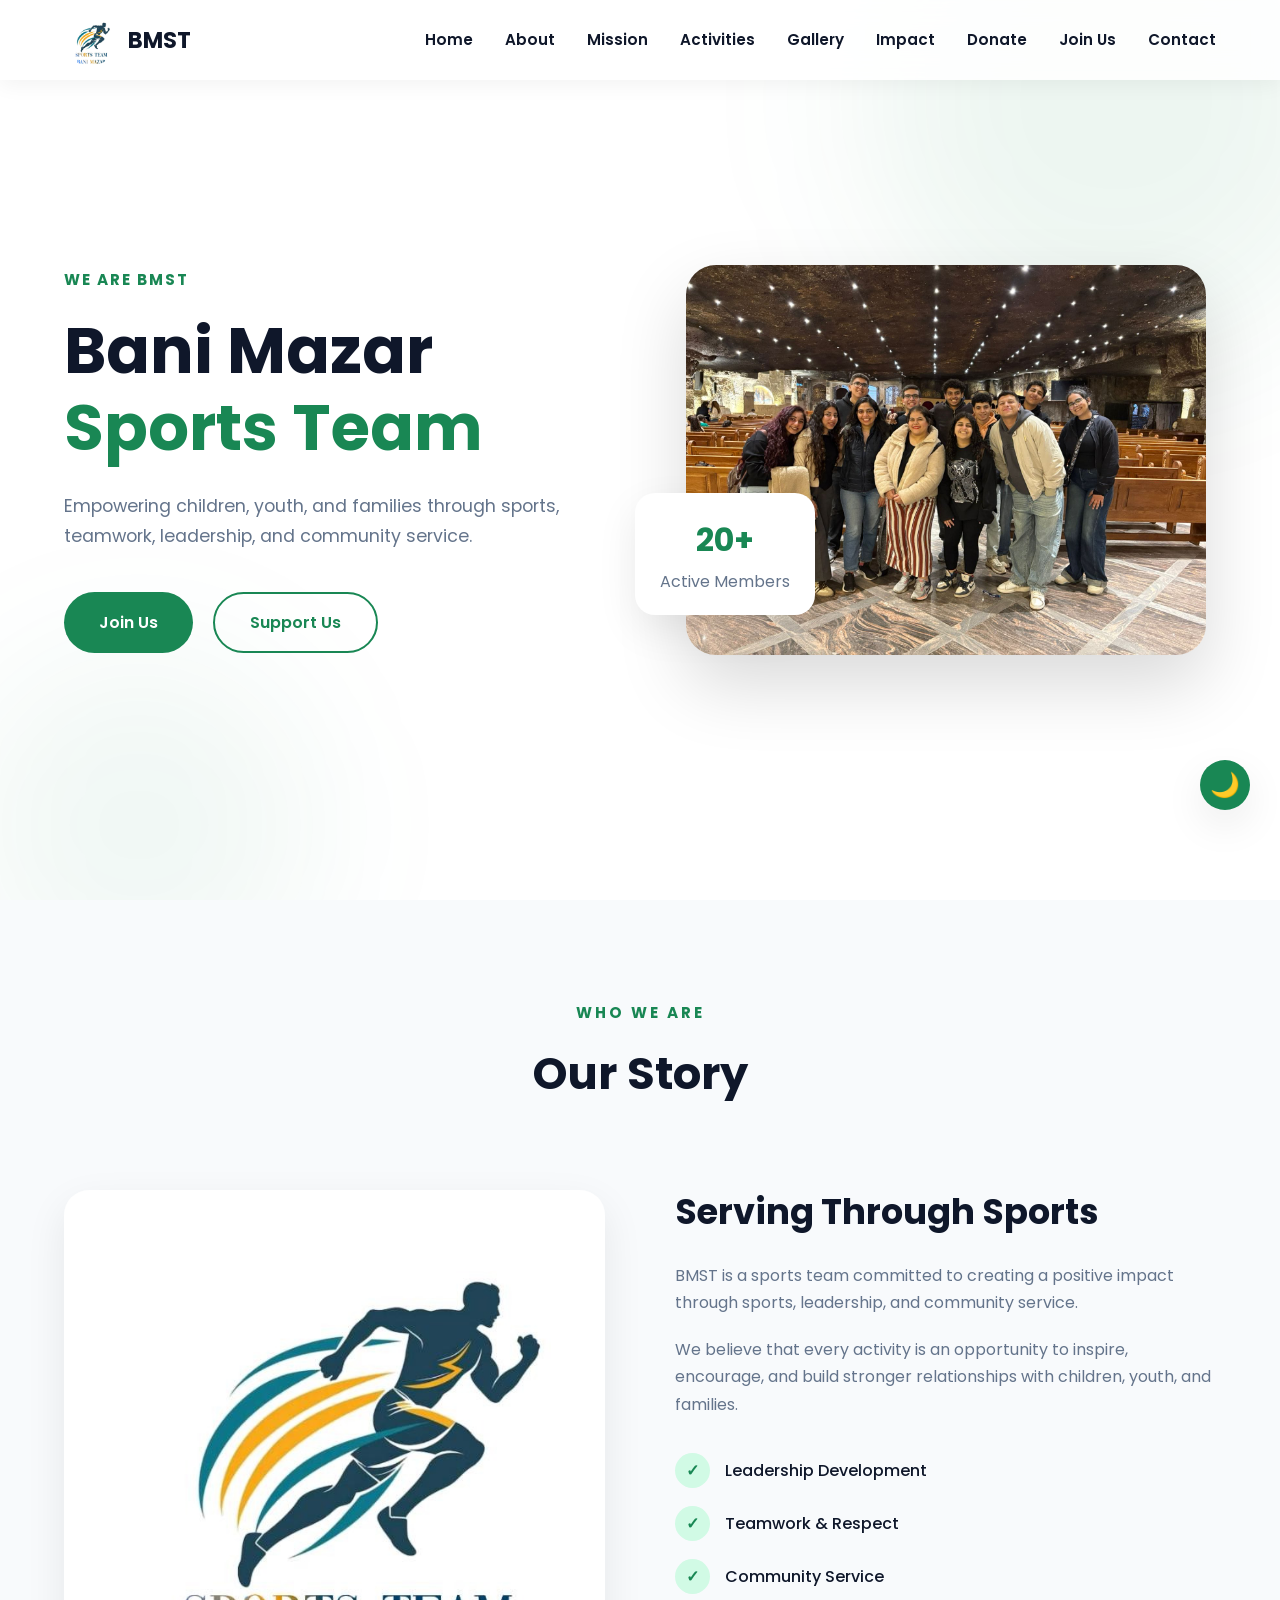
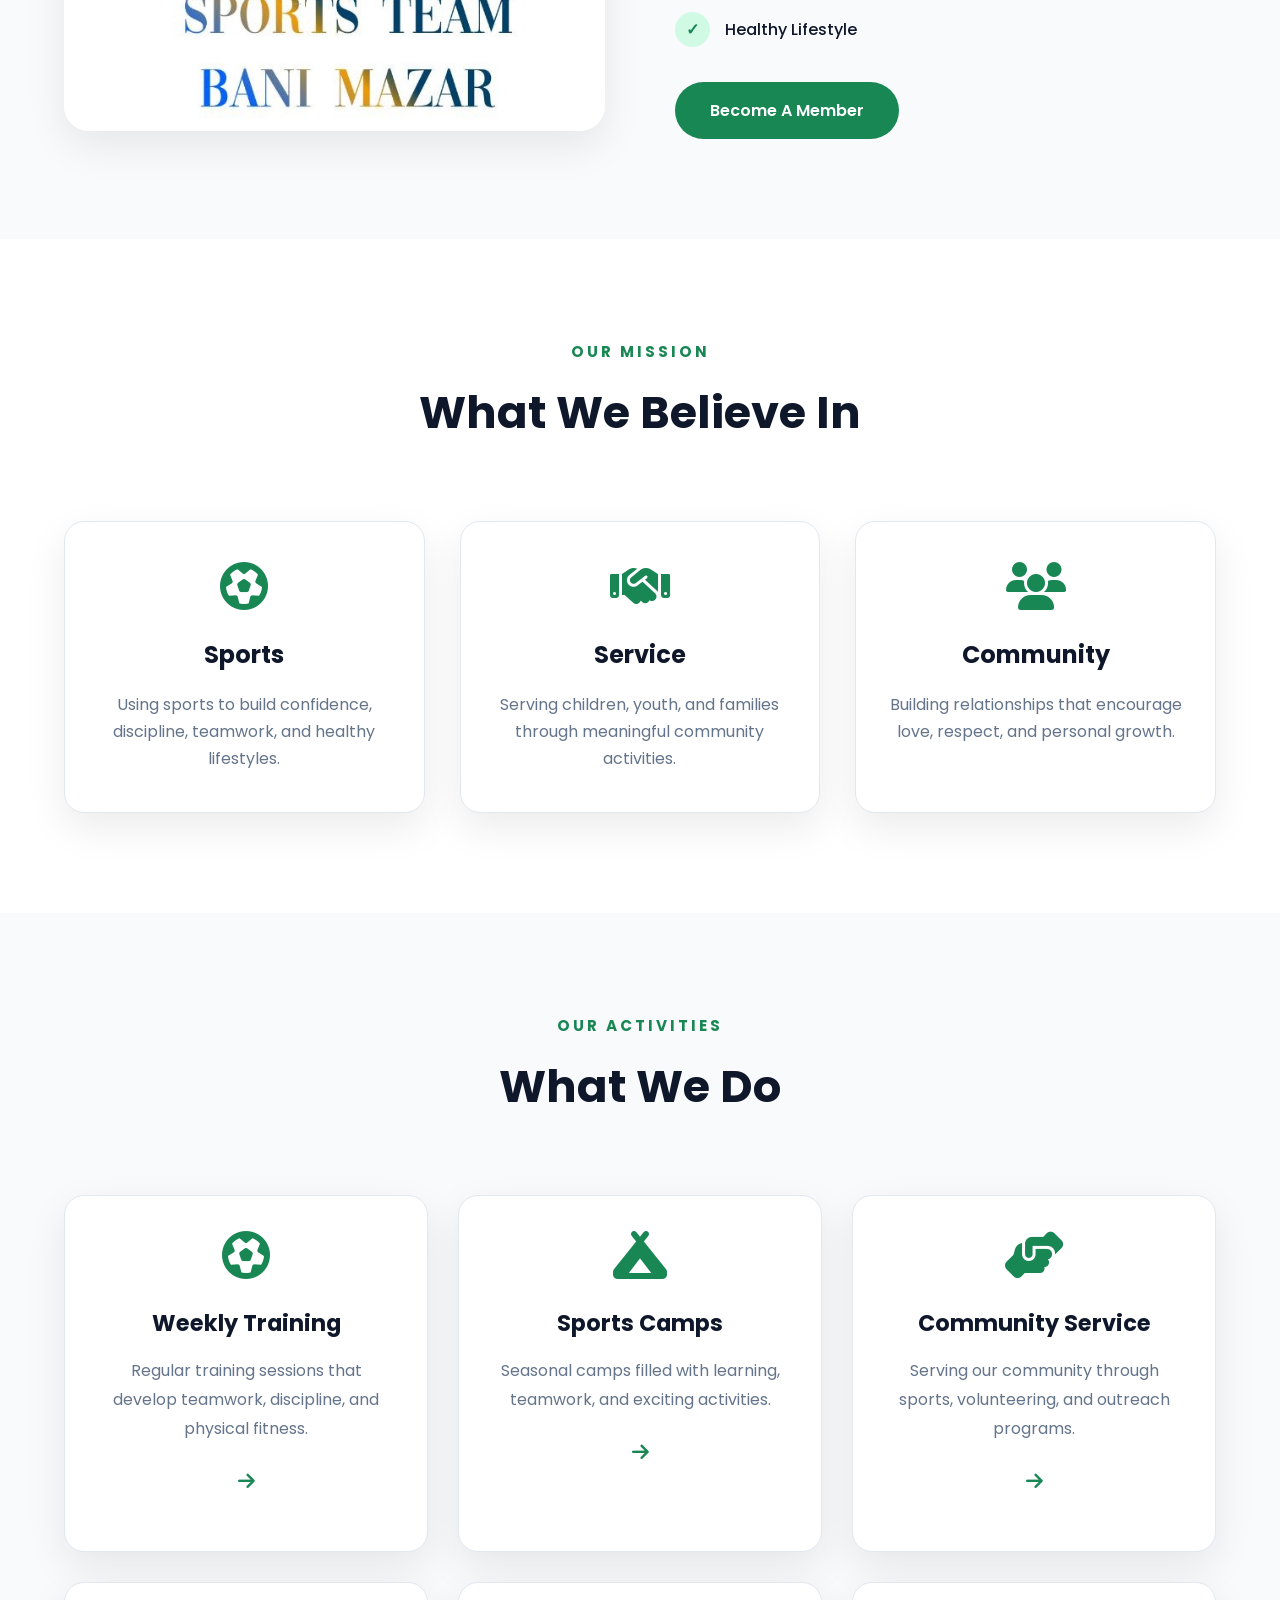
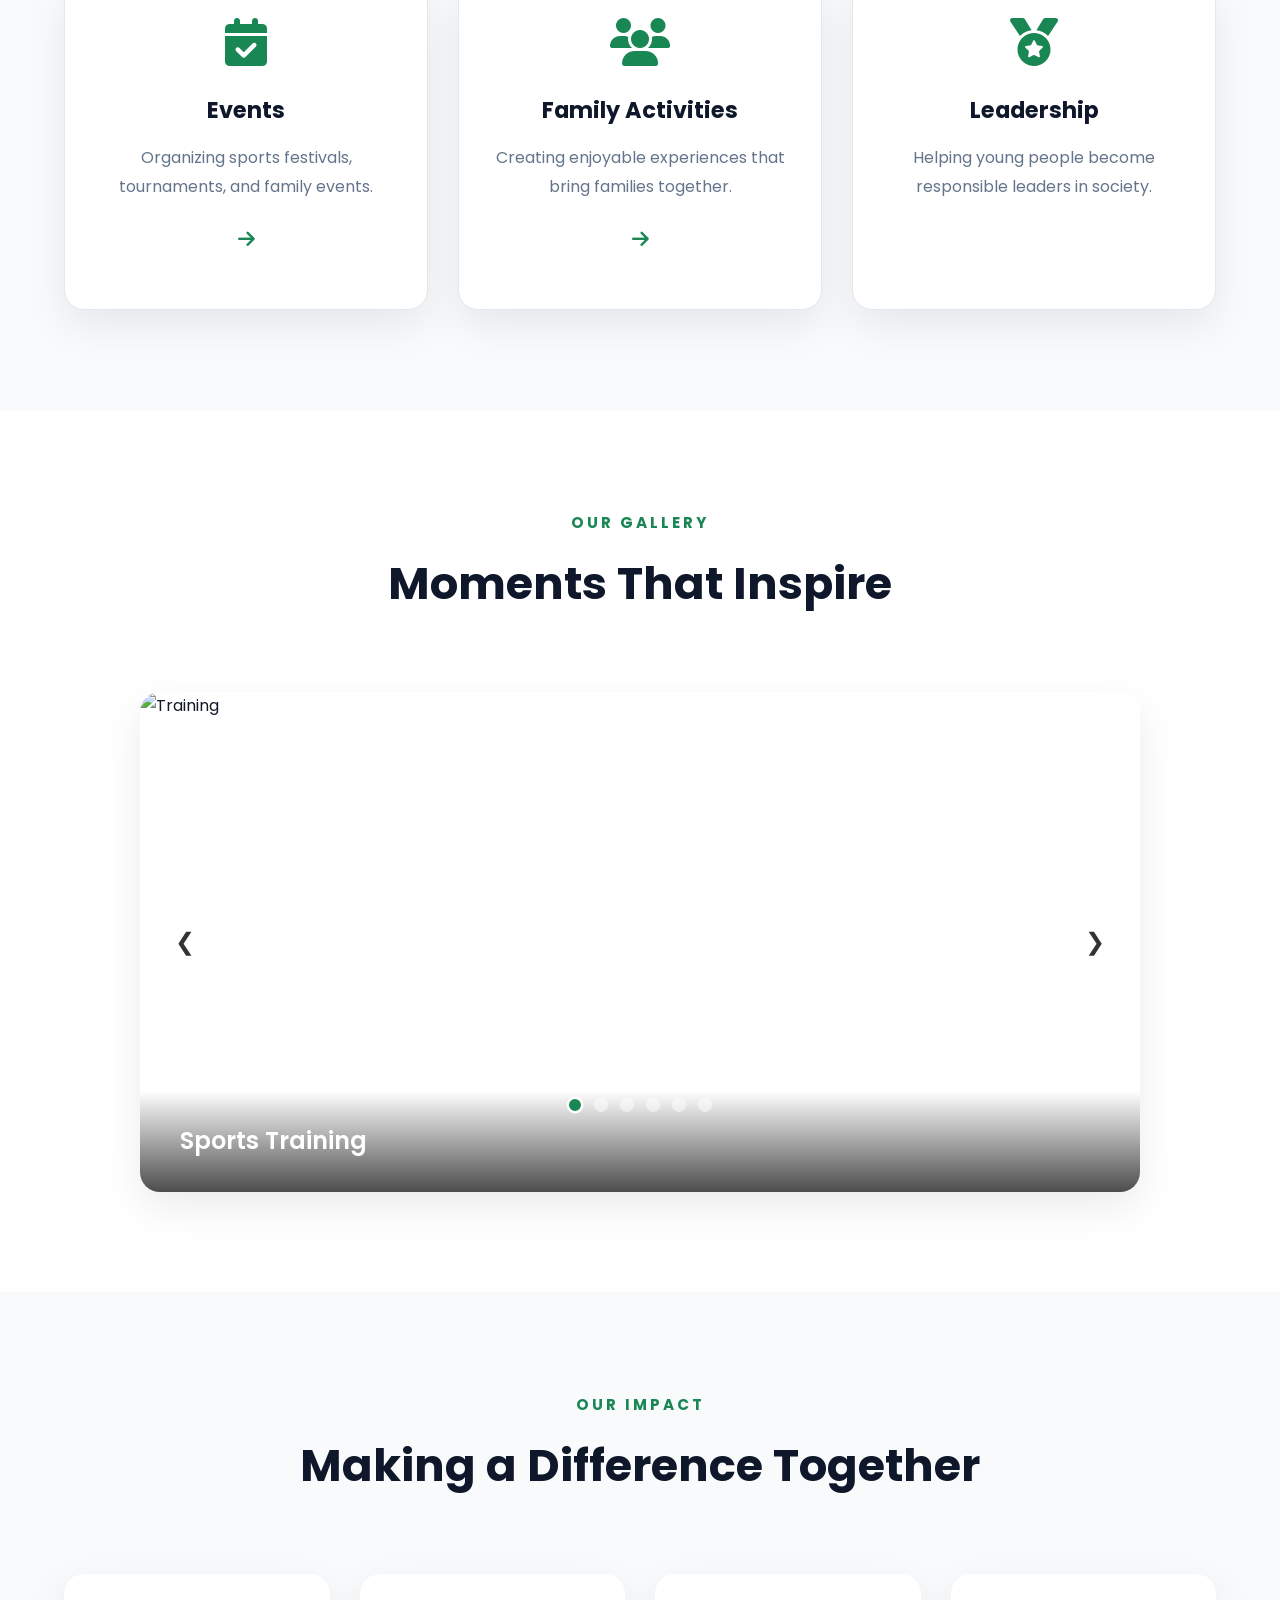
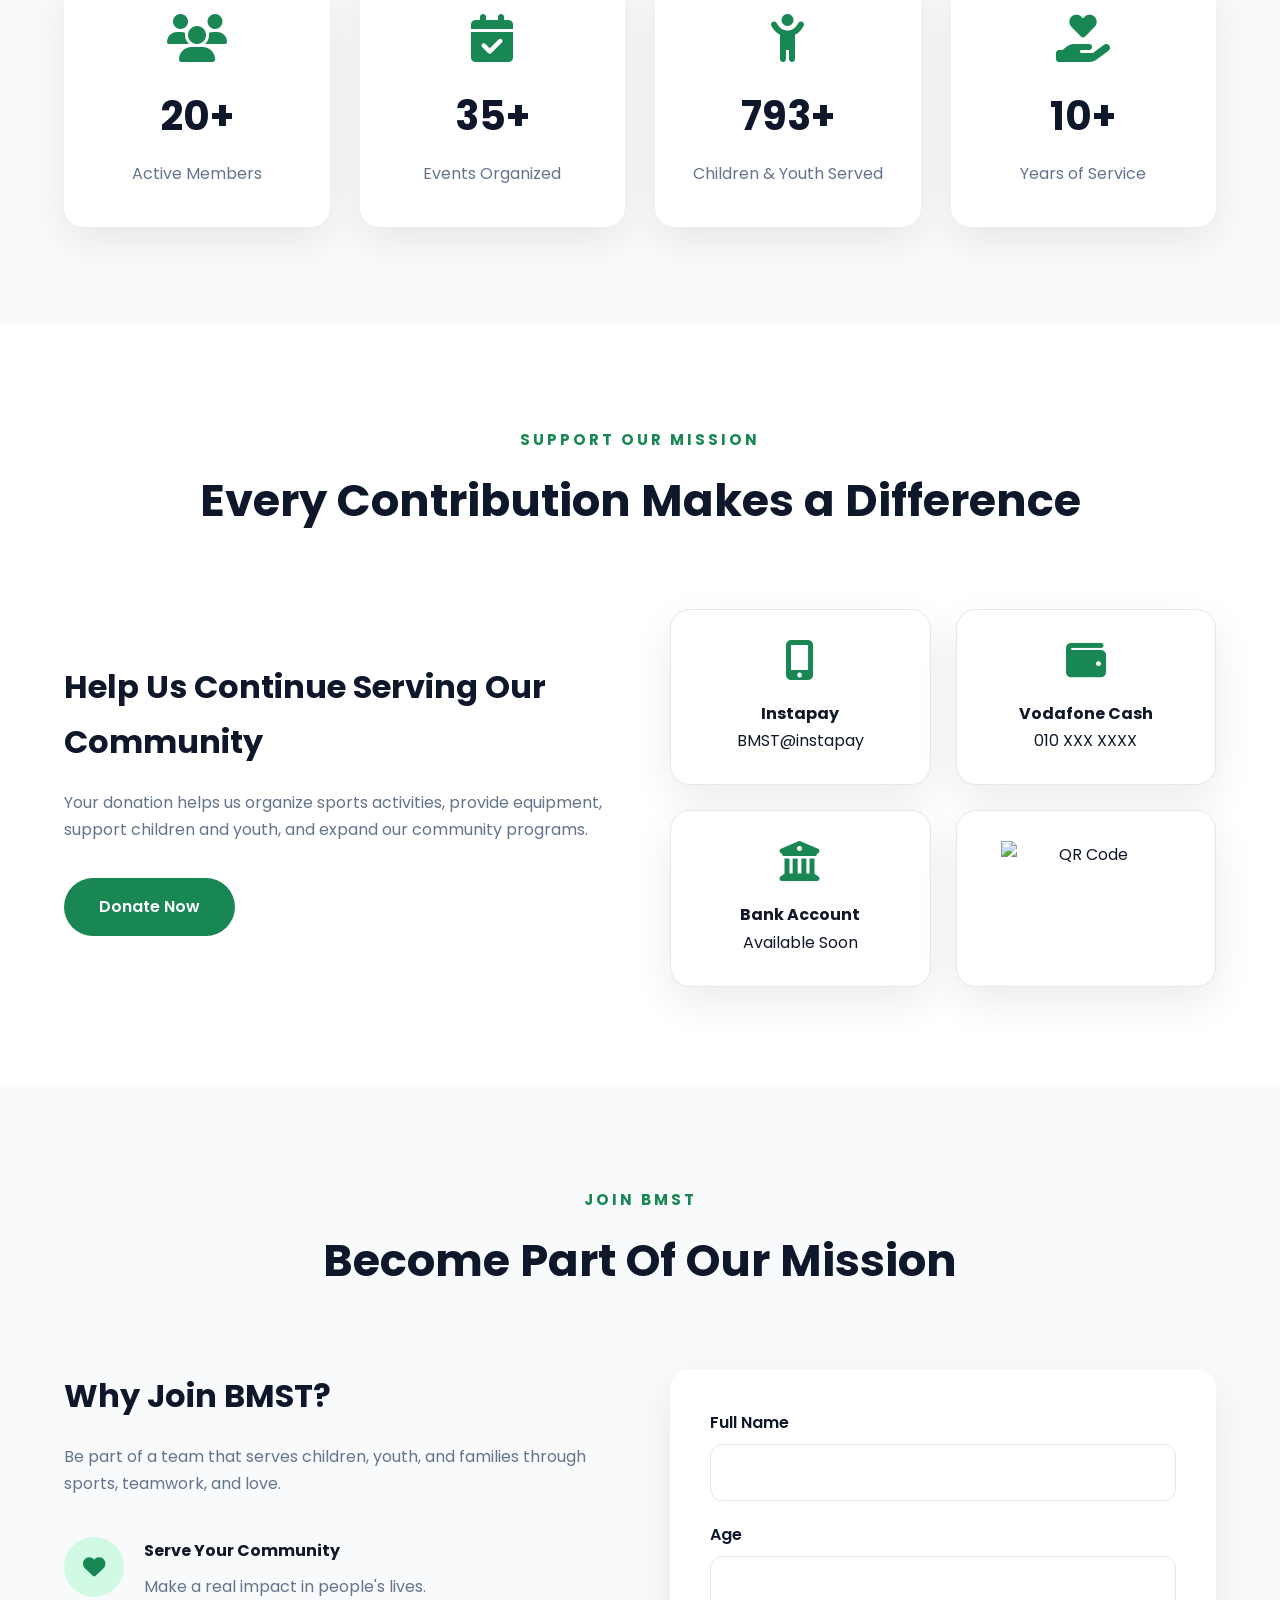
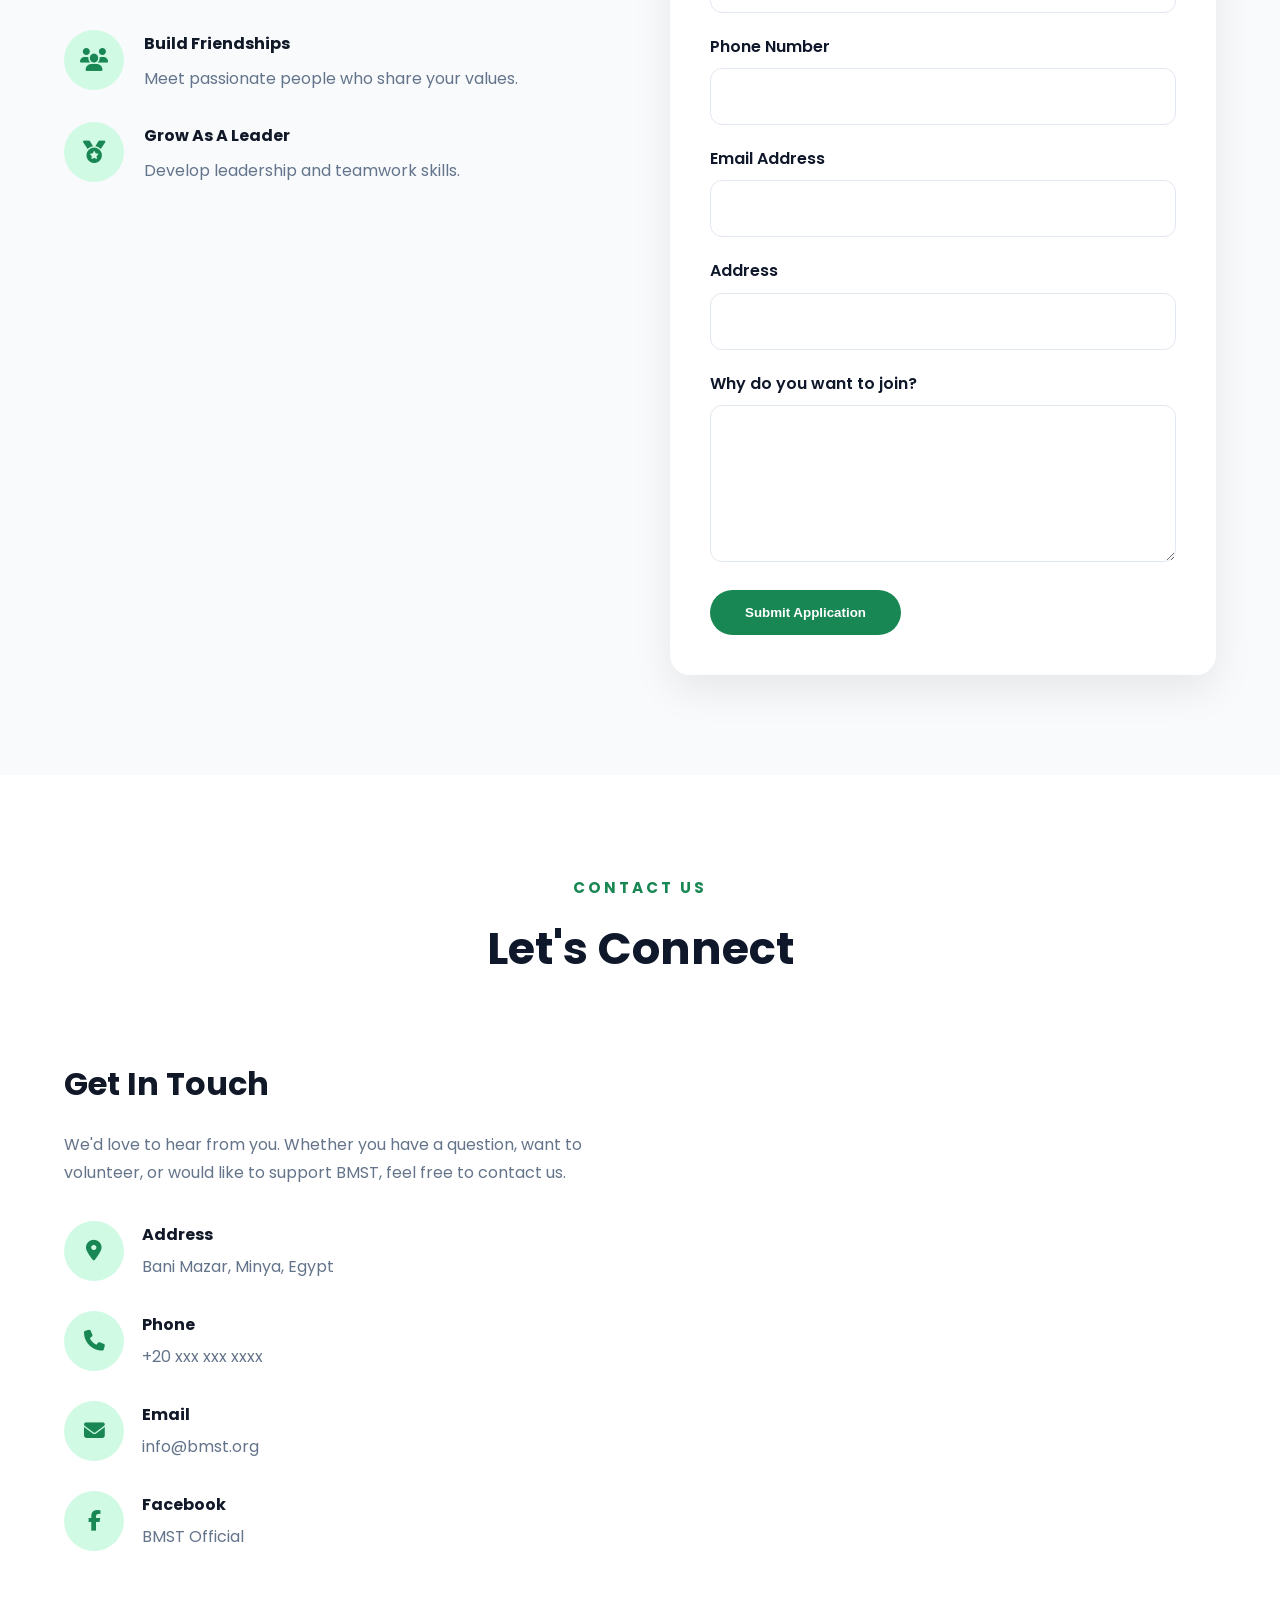
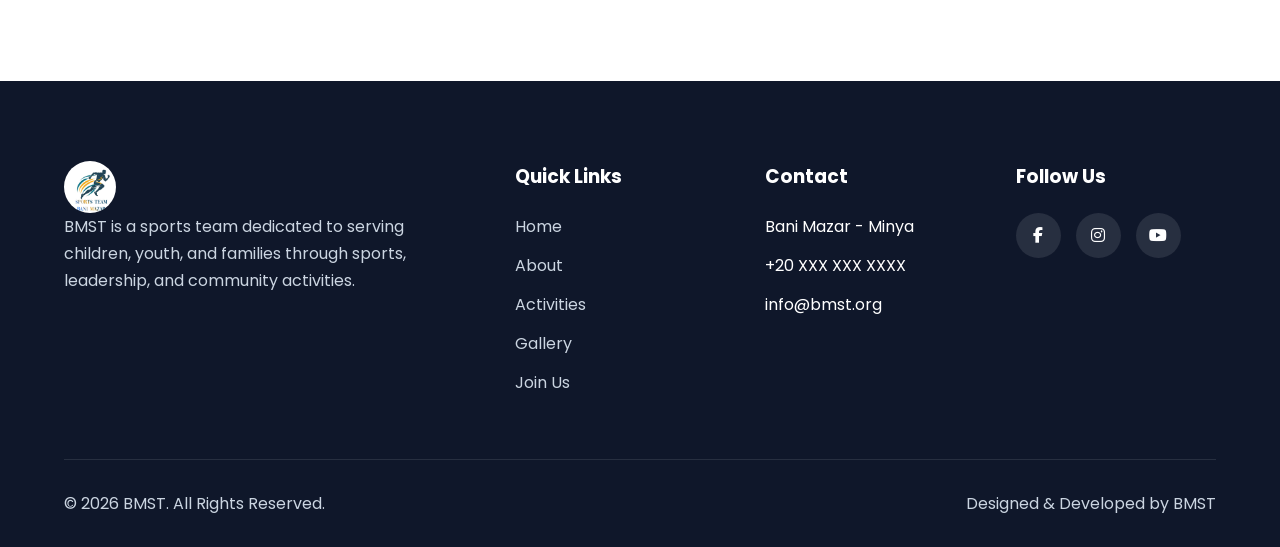
==== commit 43b47948: "update section" ====
--- a/index.html
+++ b/index.html
@@ -6,11 +6,11 @@
     <meta charset="UTF-8">
     <meta name="viewport" content="width=device-width, initial-scale=1.0">
 
-    <title>BMST | Sports Service Team</title>
-
-    <meta name="description" content="BMST Sports Service Team empowering children, youth, and families through sports and community service.">
-
-    <meta name="keywords" content="BMST, Sports Service Team, Community, Youth, Children, Sports Ministry">
+    <title>BMST | Sports Team</title>
+
+    <meta name="description" content="BMST Sports Team empowering children, youth, and families through sports and community service.">
+
+    <meta name="keywords" content="BMST, Sports Team, Community, Youth, Children, Sports Ministry">
 
     <meta name="author" content="BMST">
 
@@ -183,7 +183,7 @@
 
                         <p>
 
-                            BMST is a sports service team committed to creating a positive impact through sports, leadership, and community service.
+                            BMST is a sports team committed to creating a positive impact through sports, leadership, and community service.
 
                         </p>
 
@@ -890,7 +890,7 @@
 
                     <p>
 
-                        BMST is a sports service team dedicated to serving children, youth, and families through sports, leadership, and community activities.
+                        BMST is a sports team dedicated to serving children, youth, and families through sports, leadership, and community activities.
 
                     </p>
 
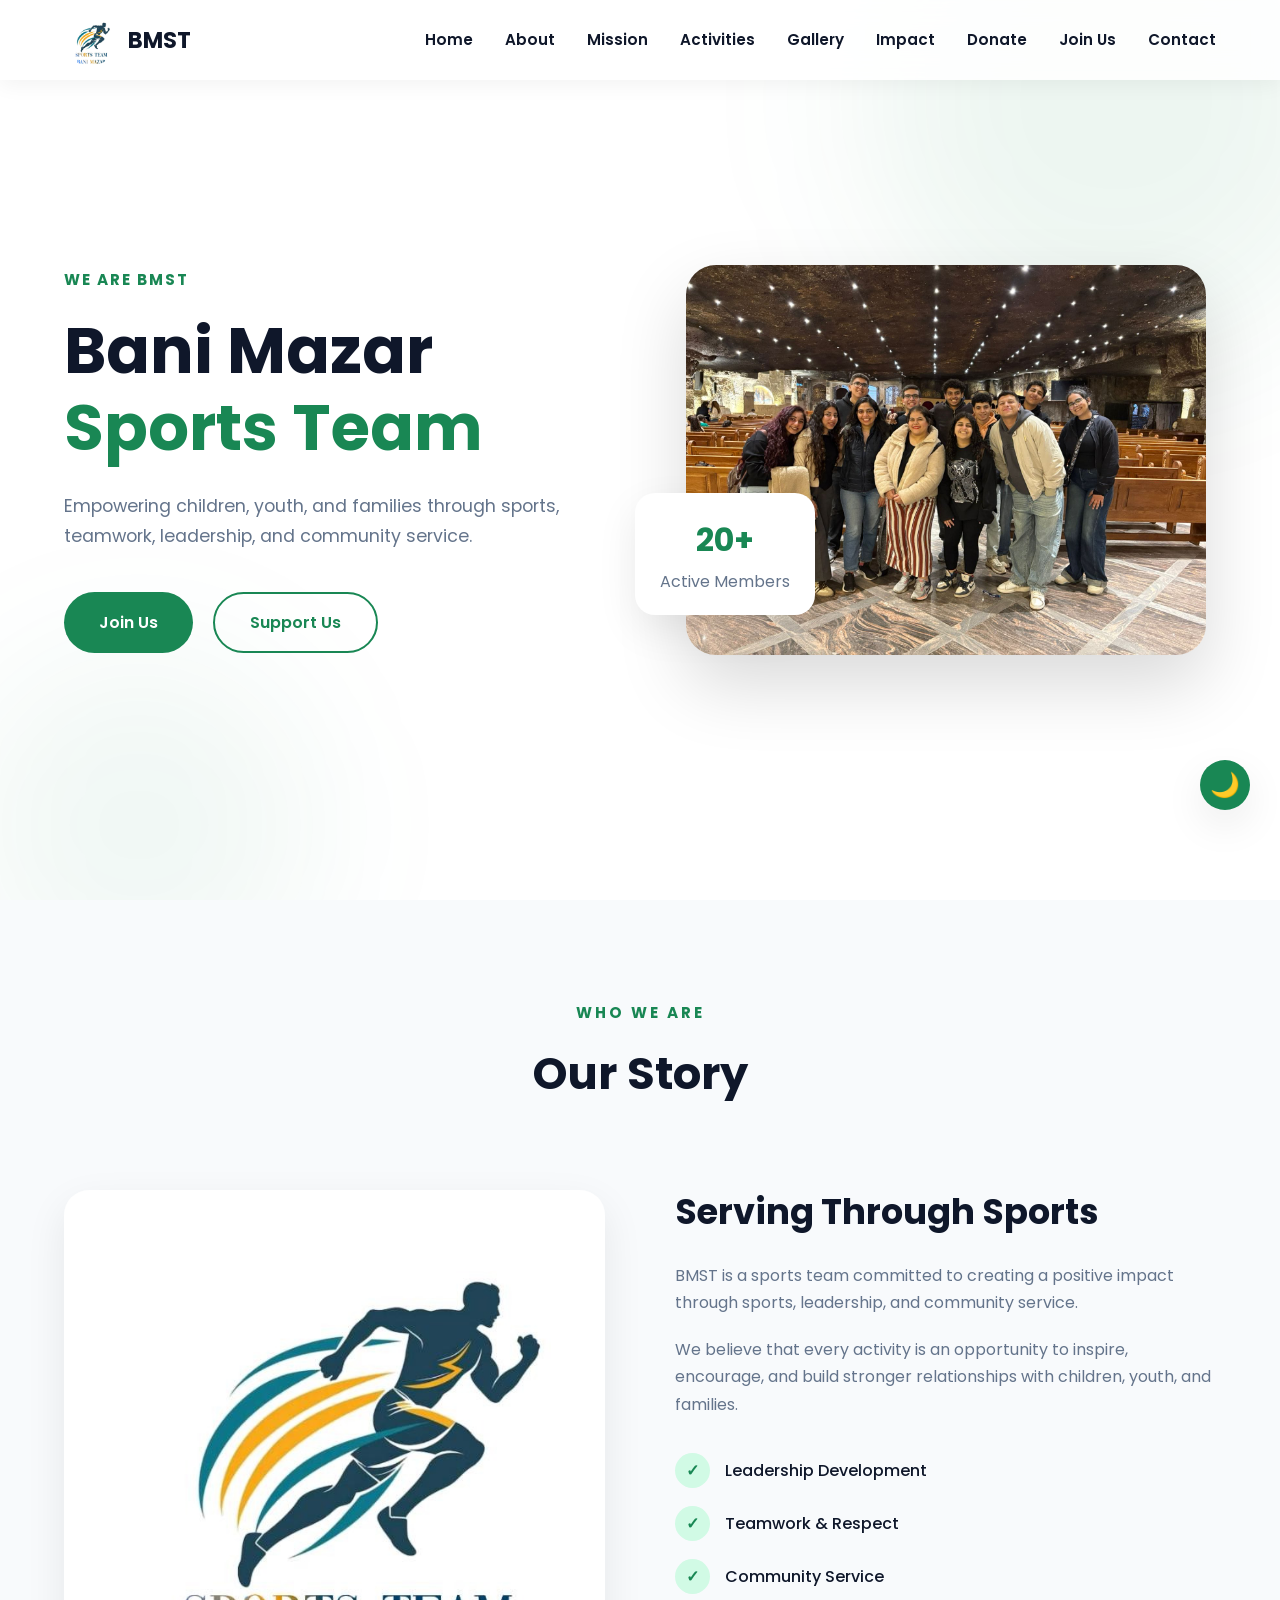
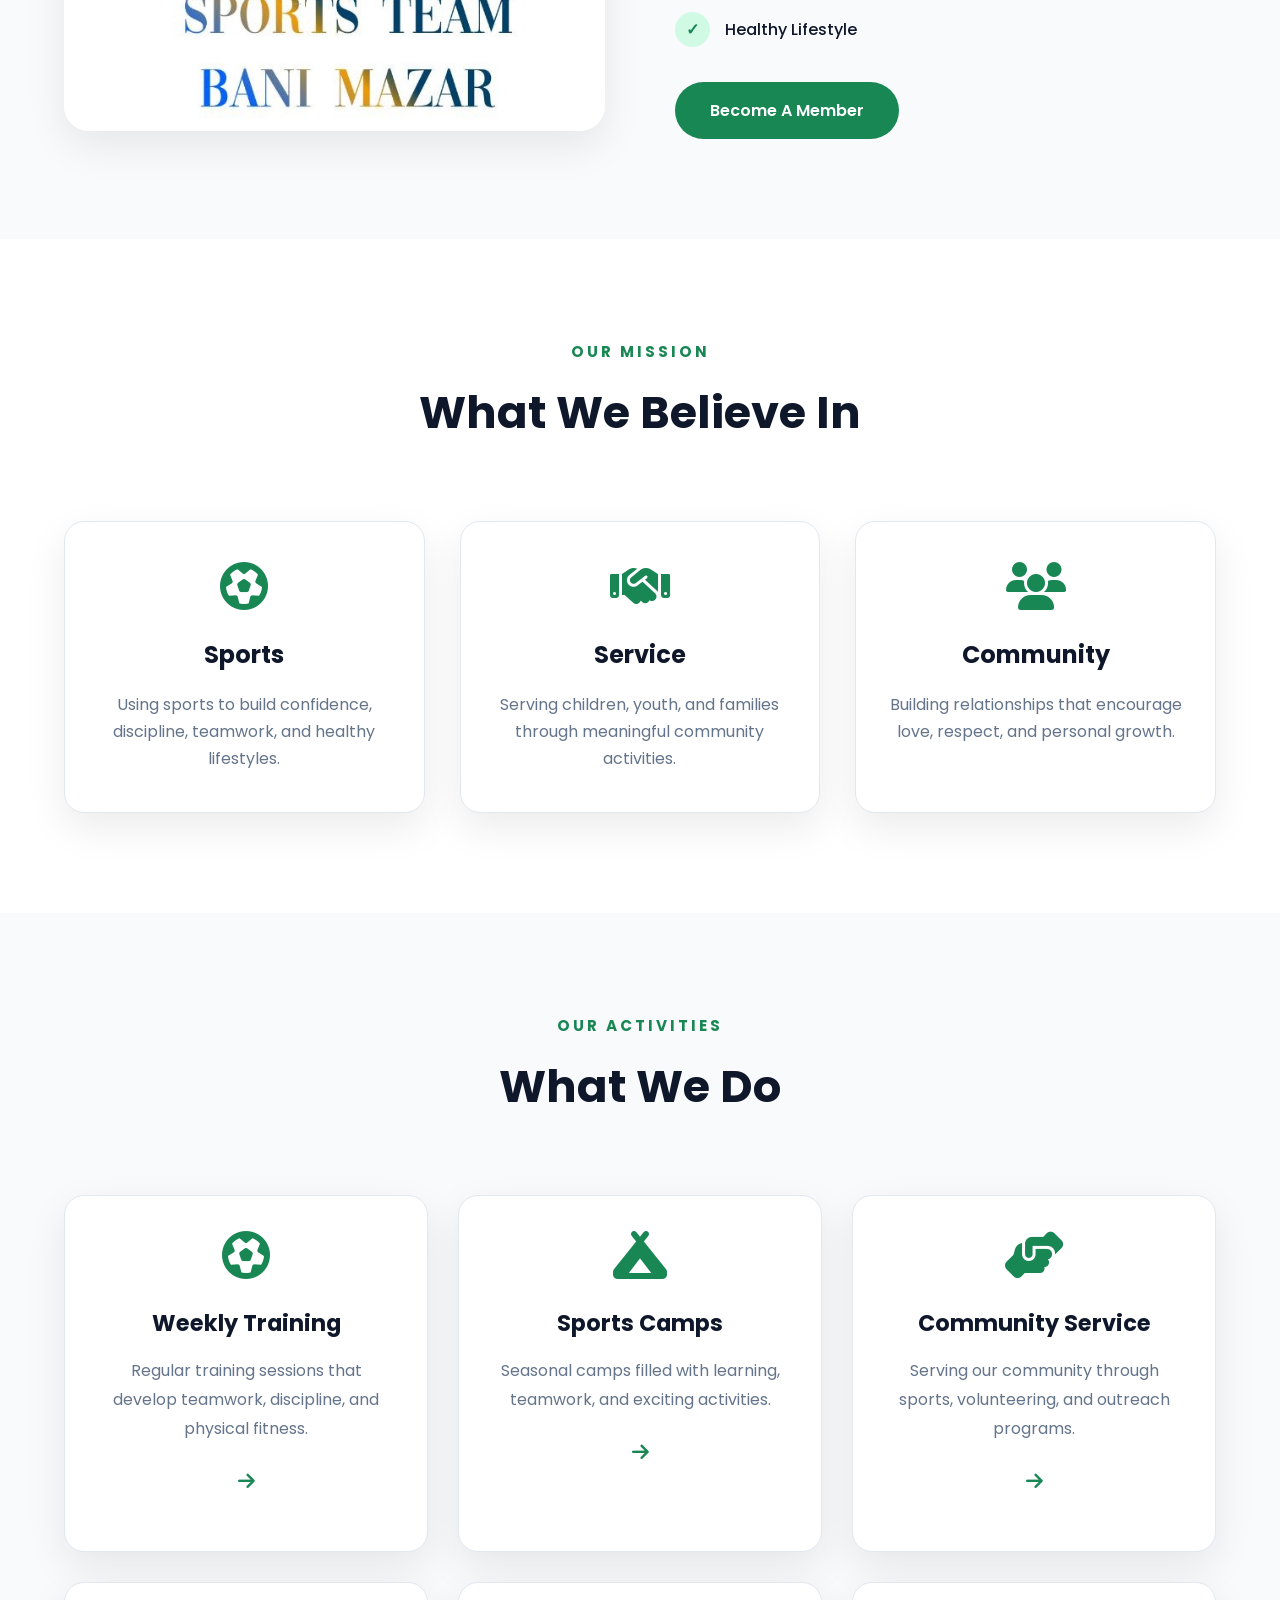
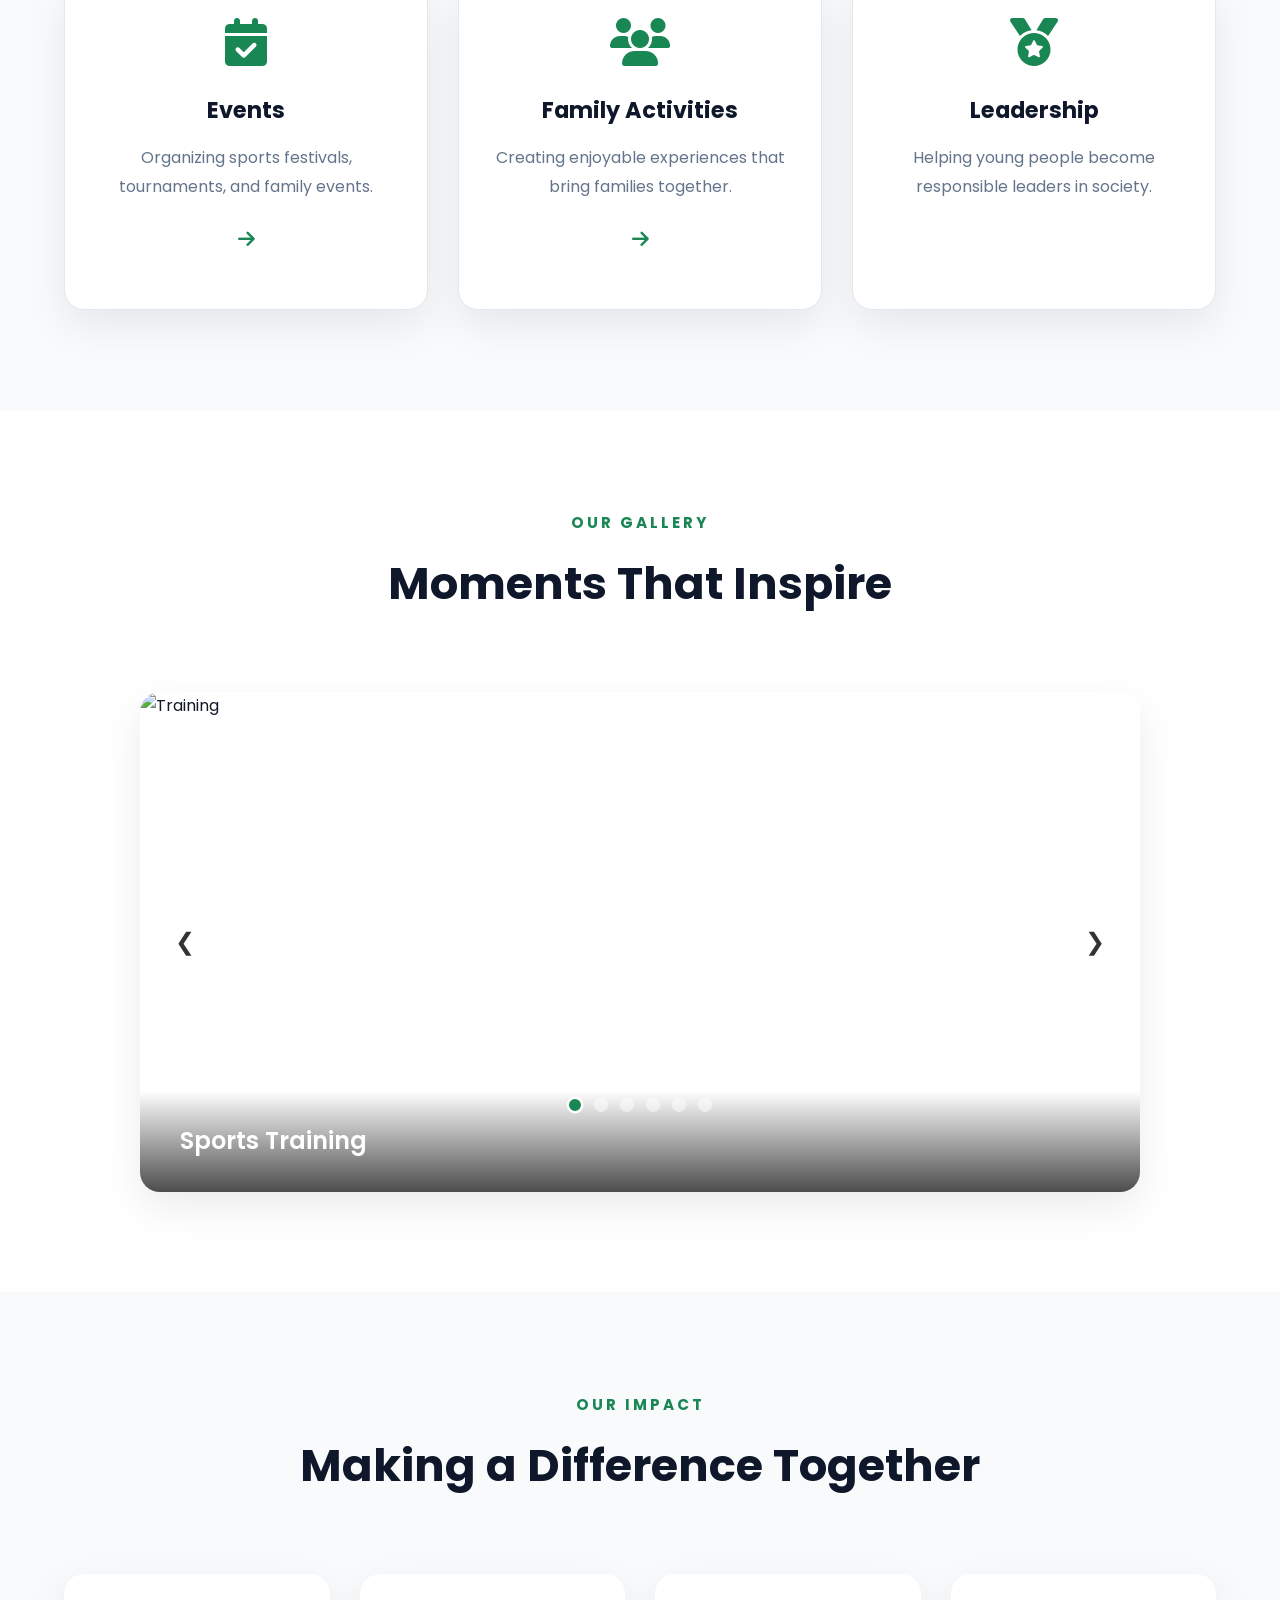
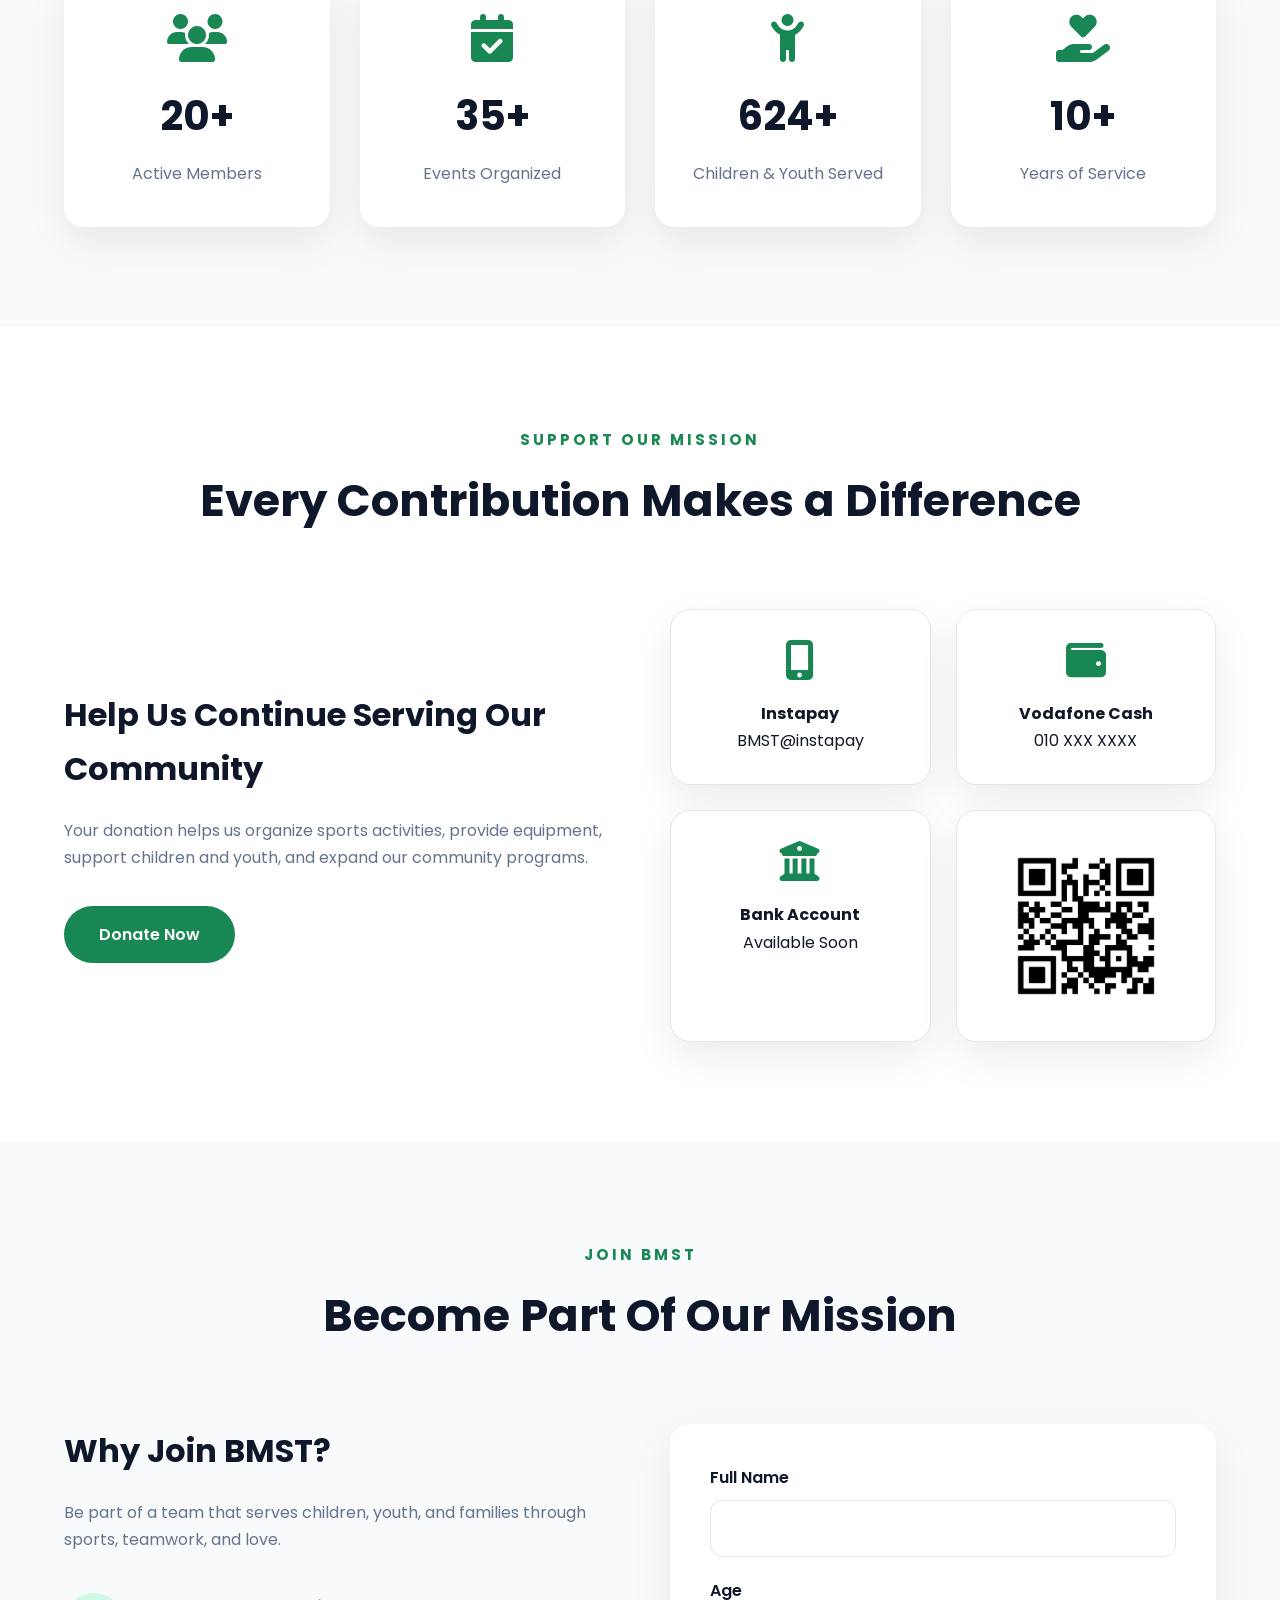
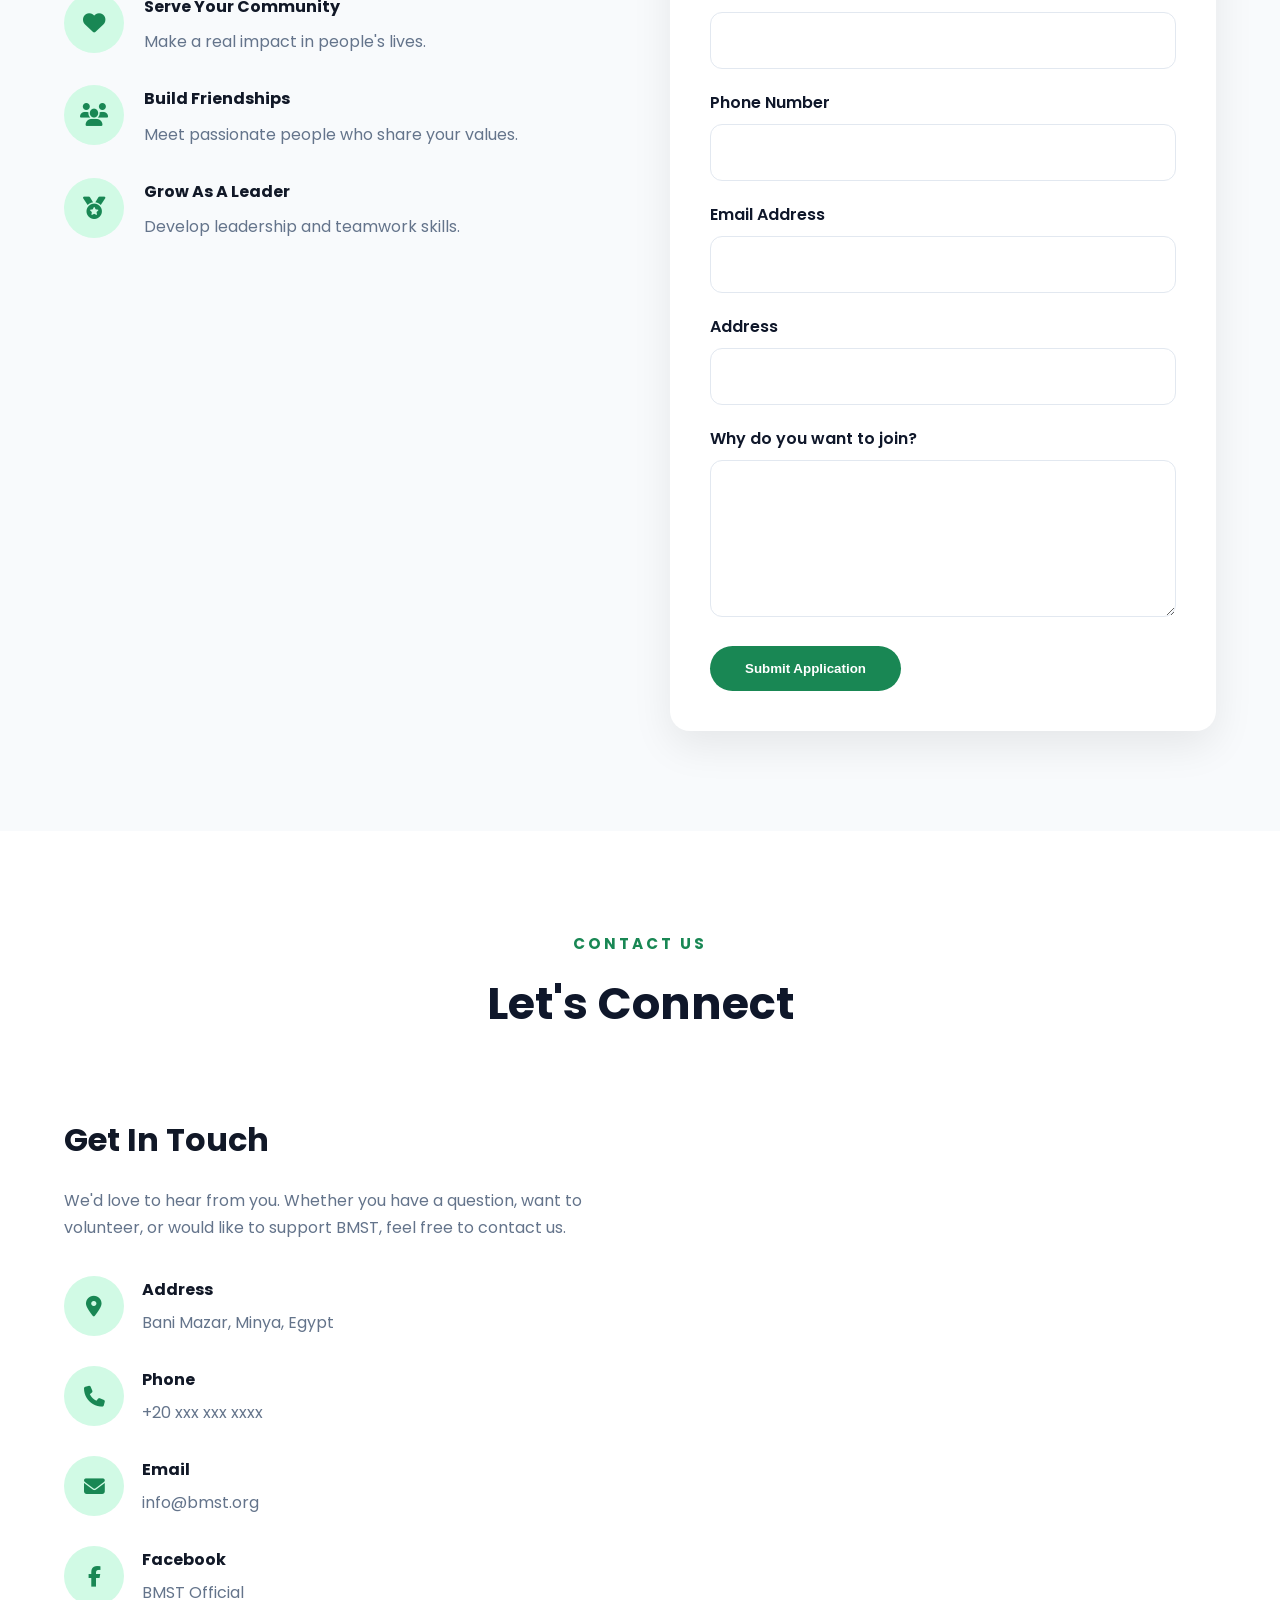
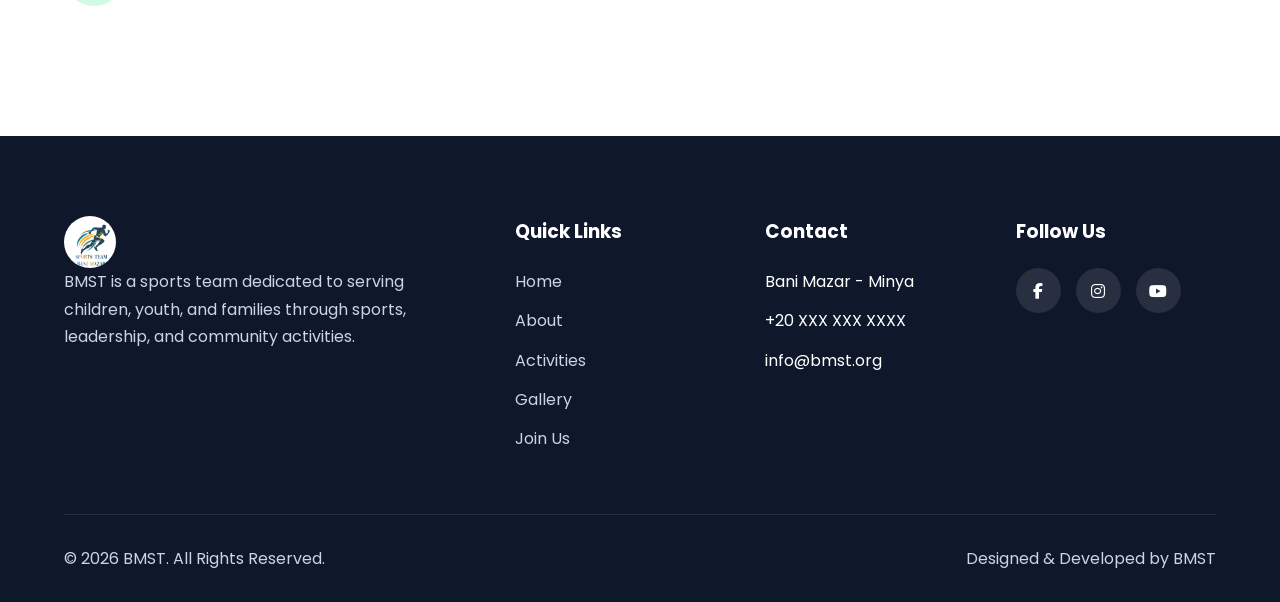
==== commit bb0bab0d: "Add QR code" ====
--- a/index.html
+++ b/index.html
@@ -624,7 +624,7 @@
 
                         <div class="donation-card qr-card">
 
-                            <img src="images/qr.png" alt="QR Code">
+                            <img src="images/QR.png" alt="QR Code">
 
                         </div>
 
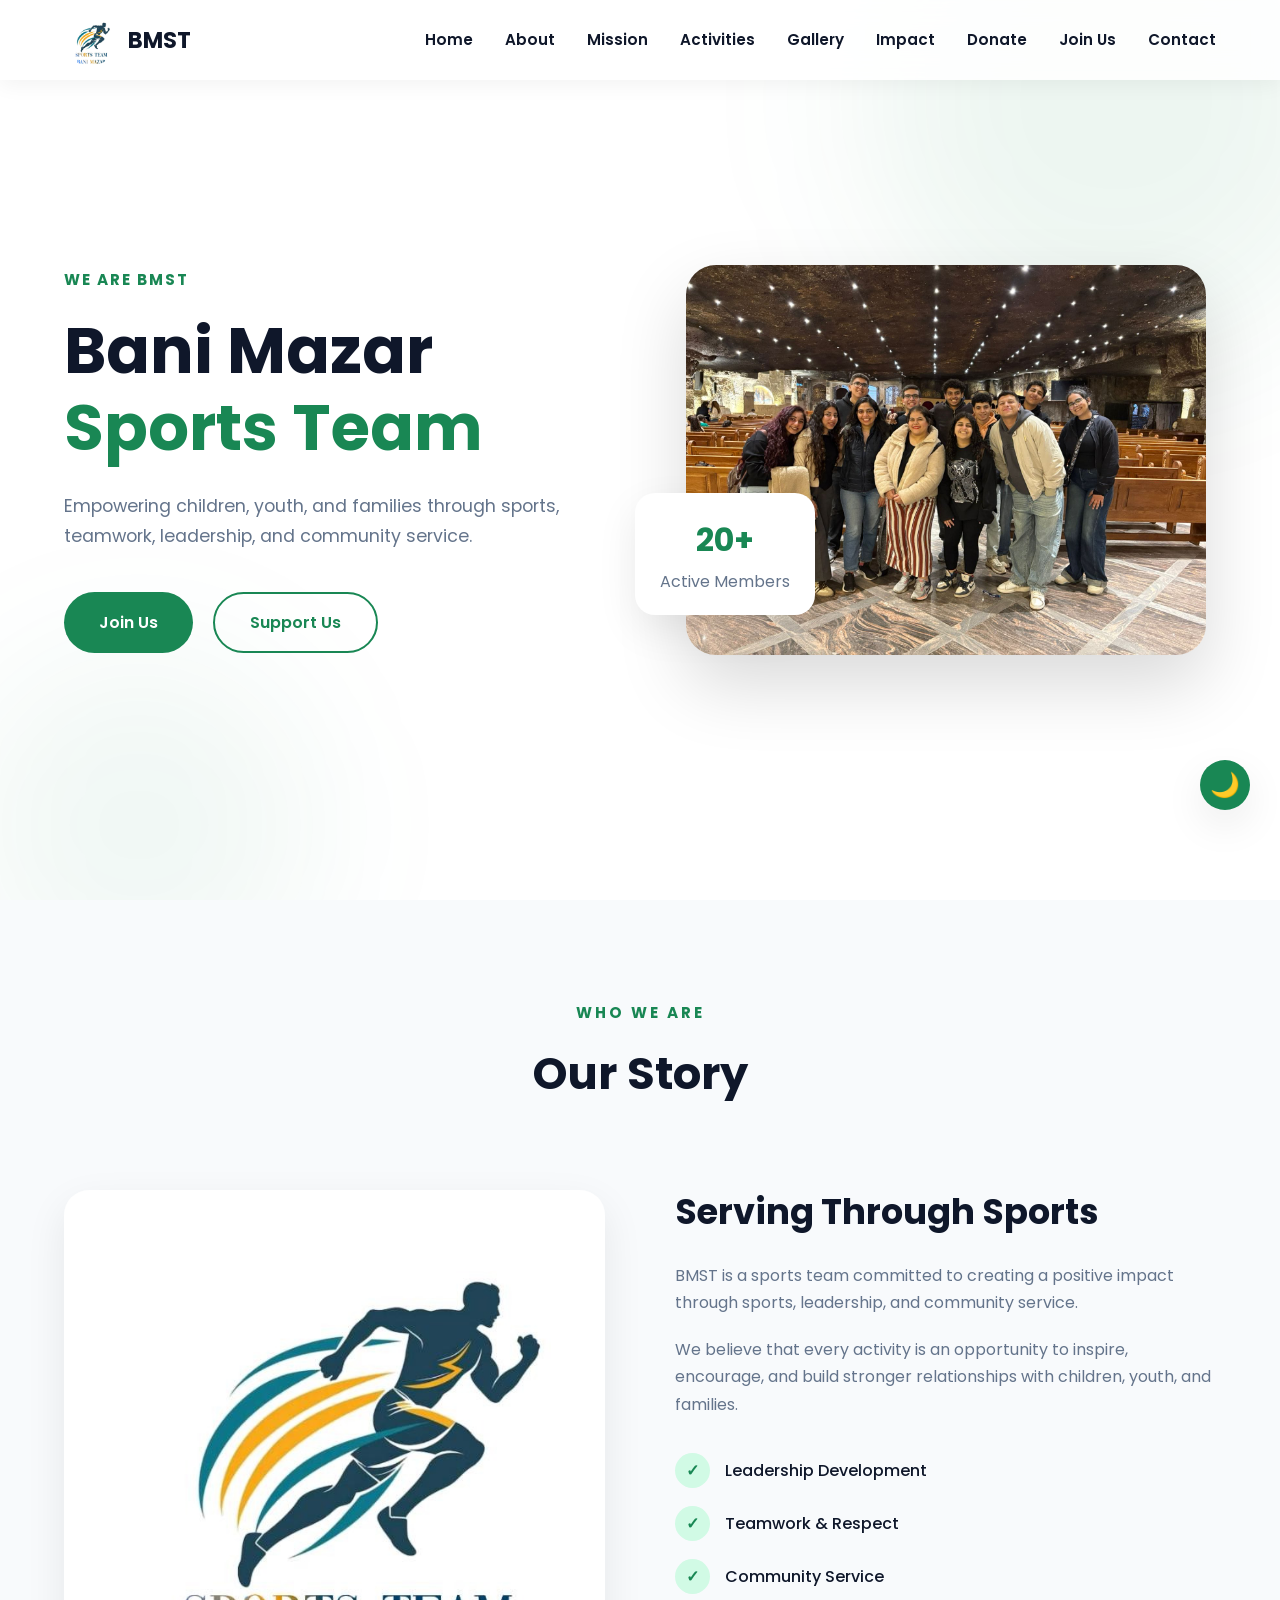
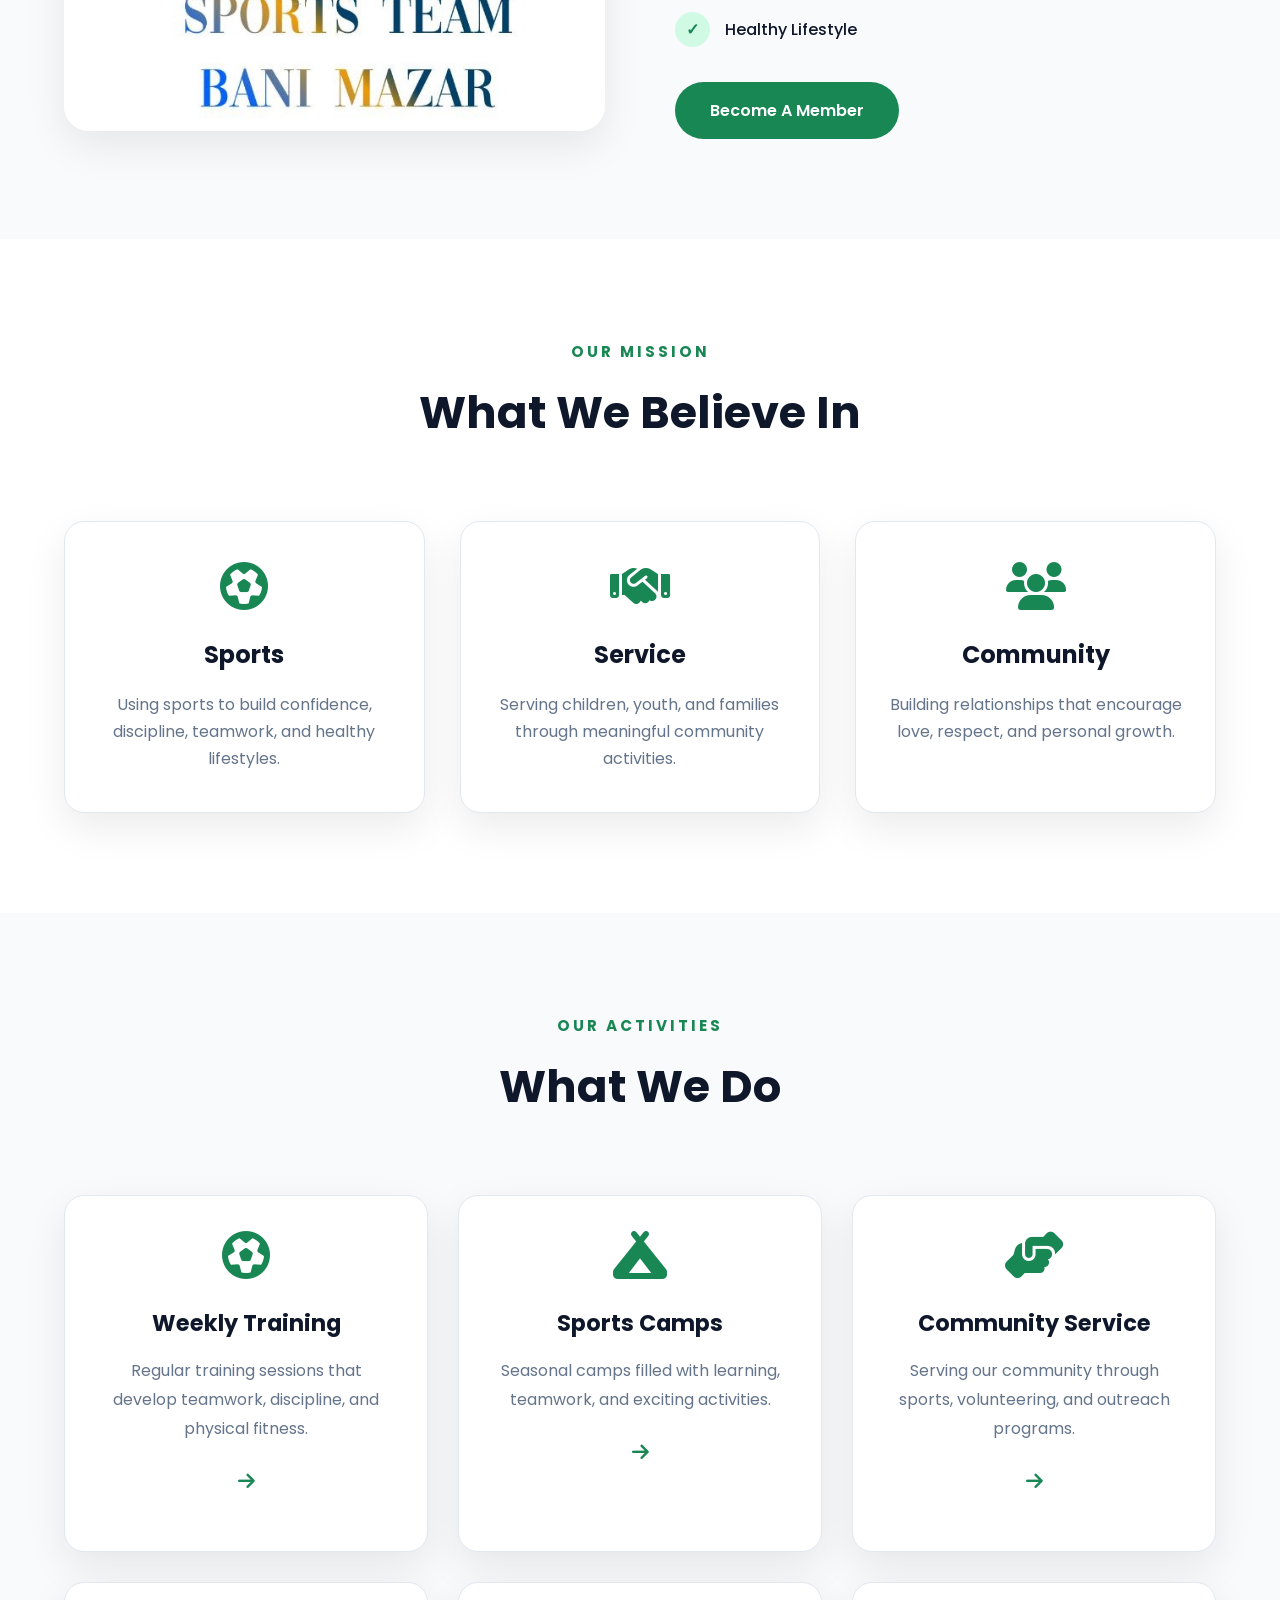
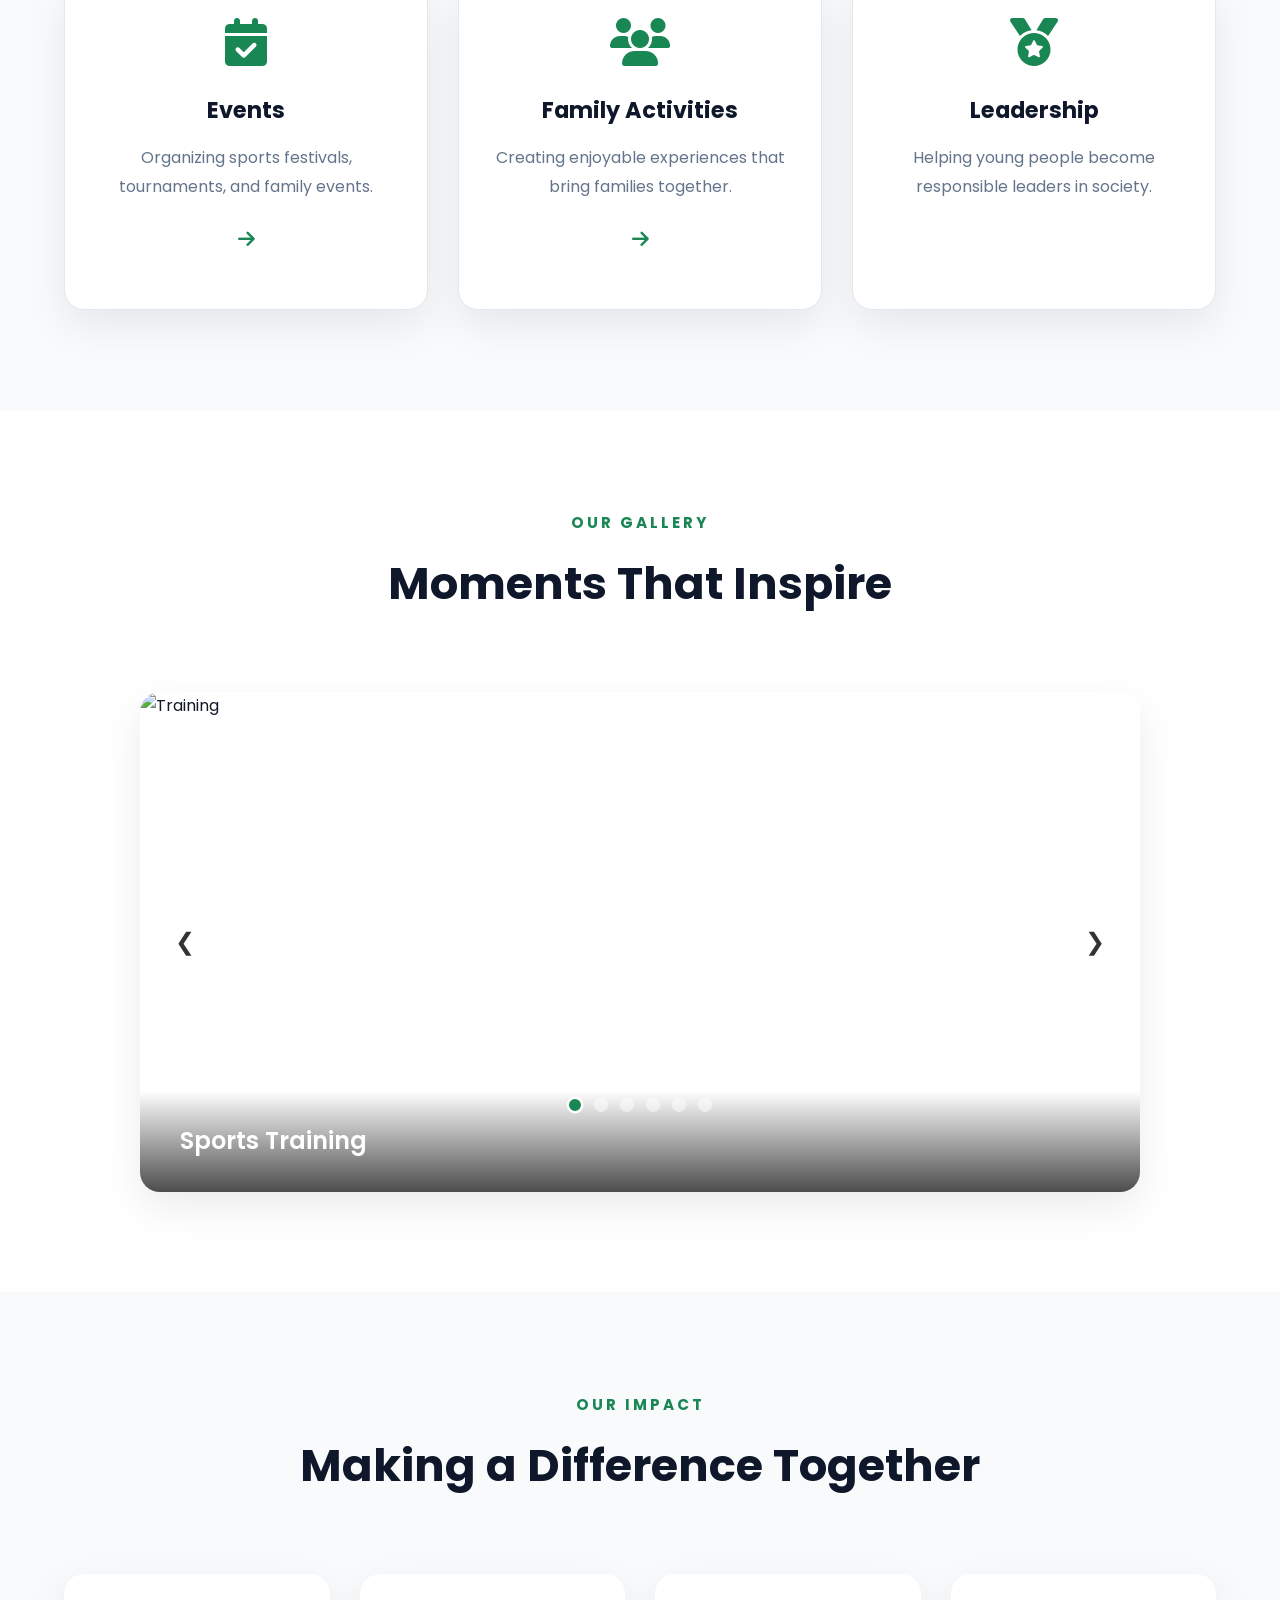
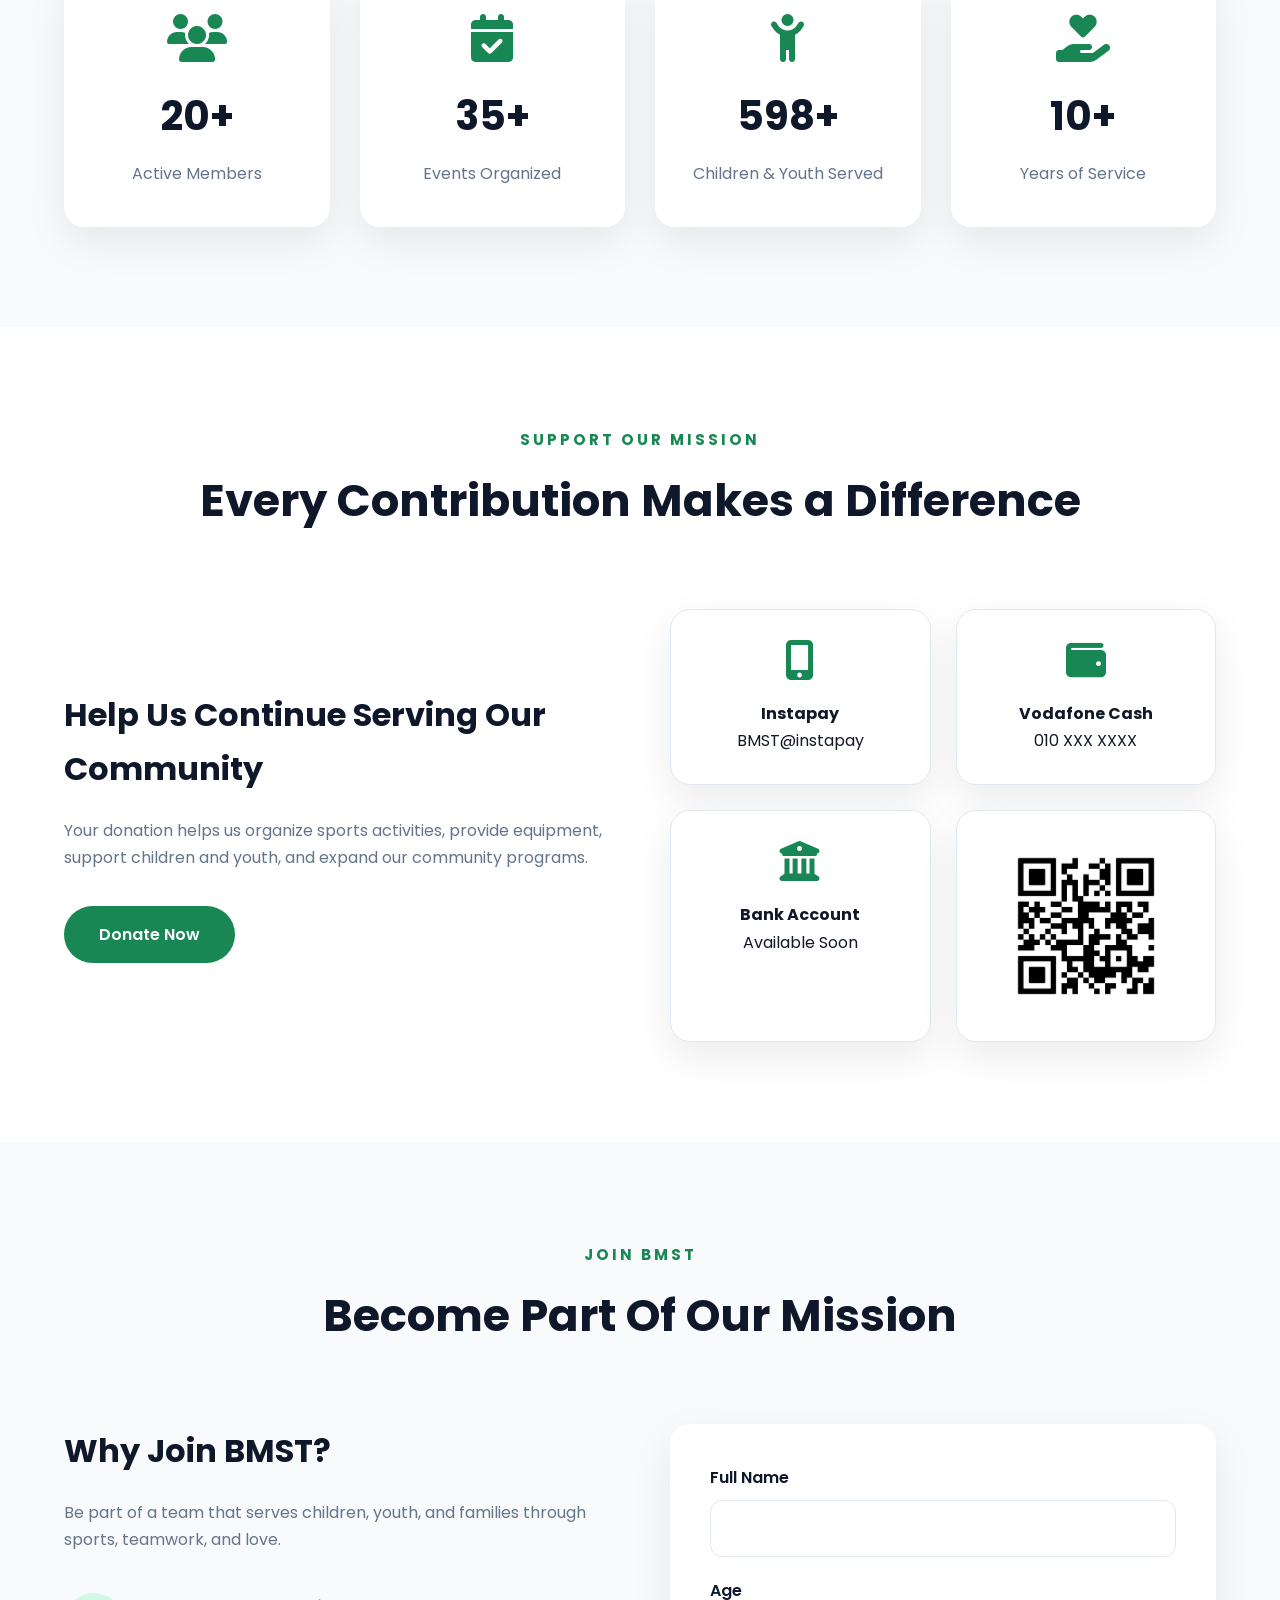
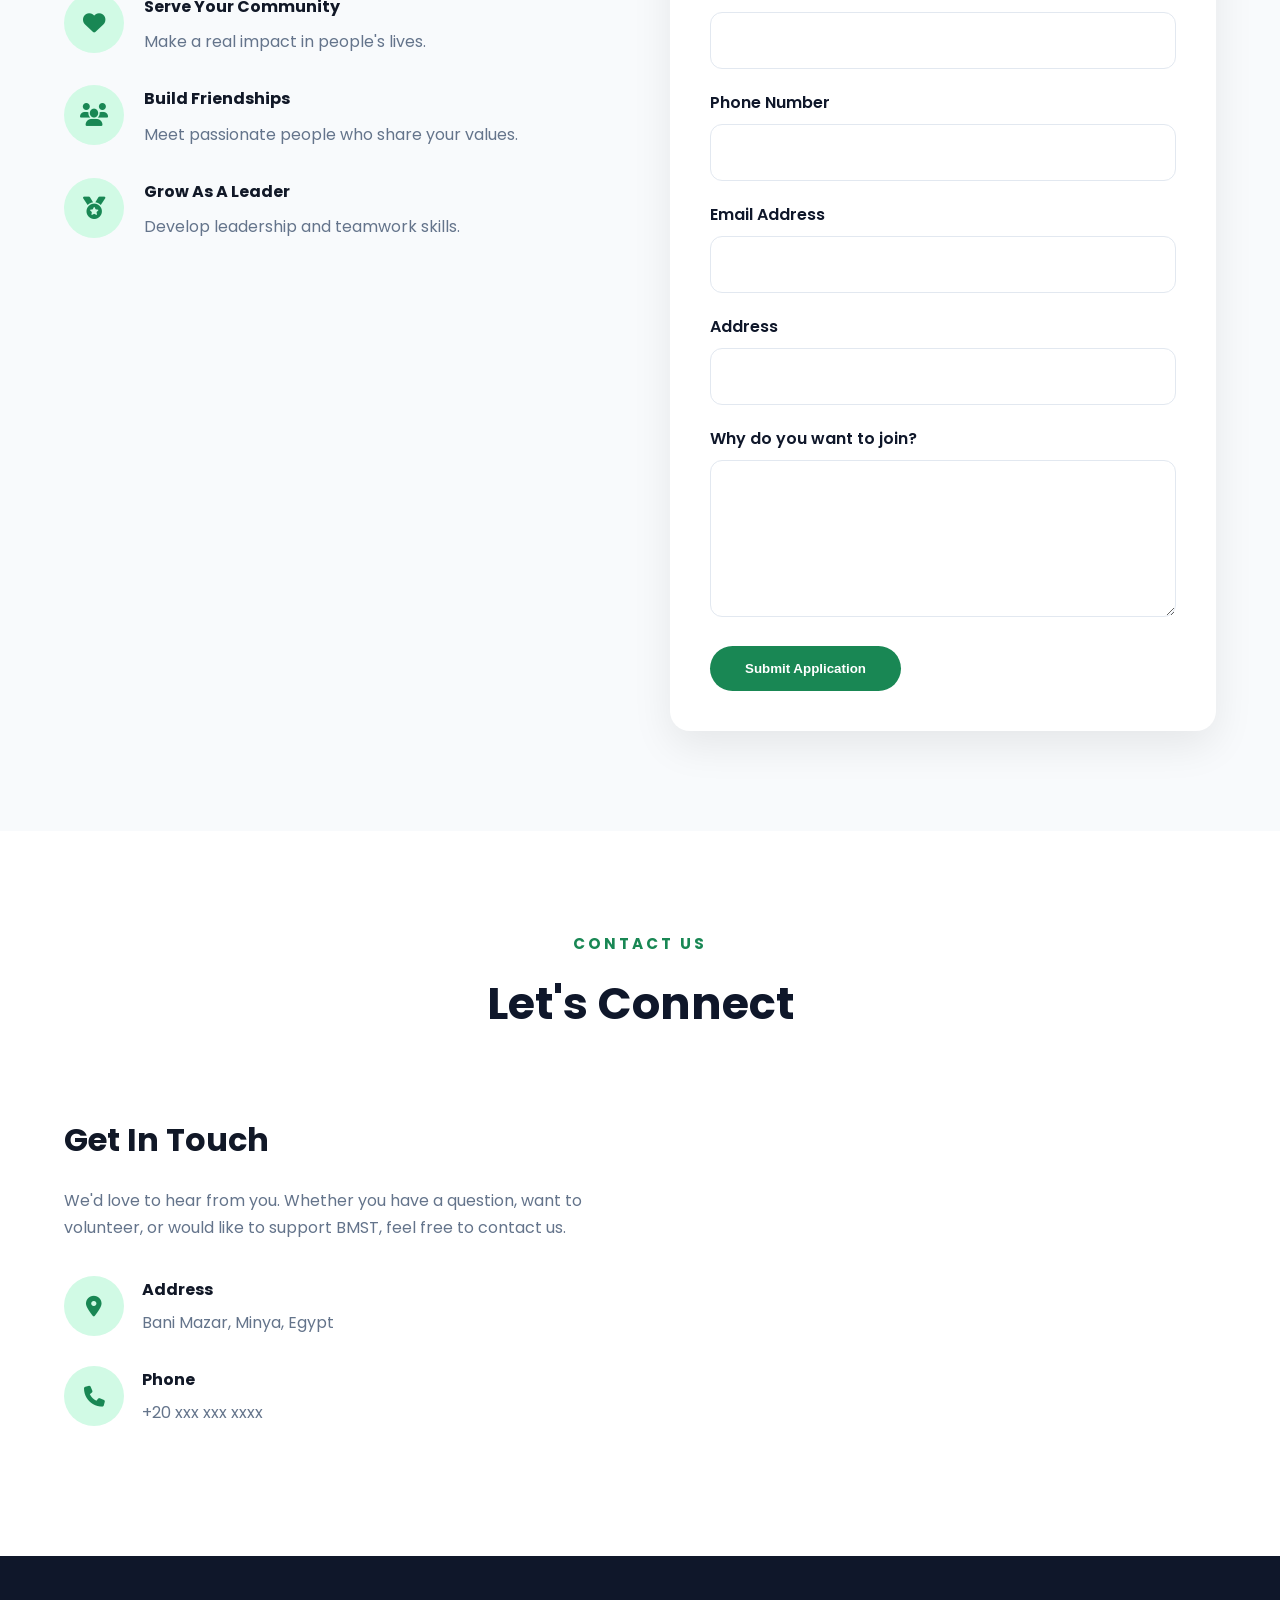
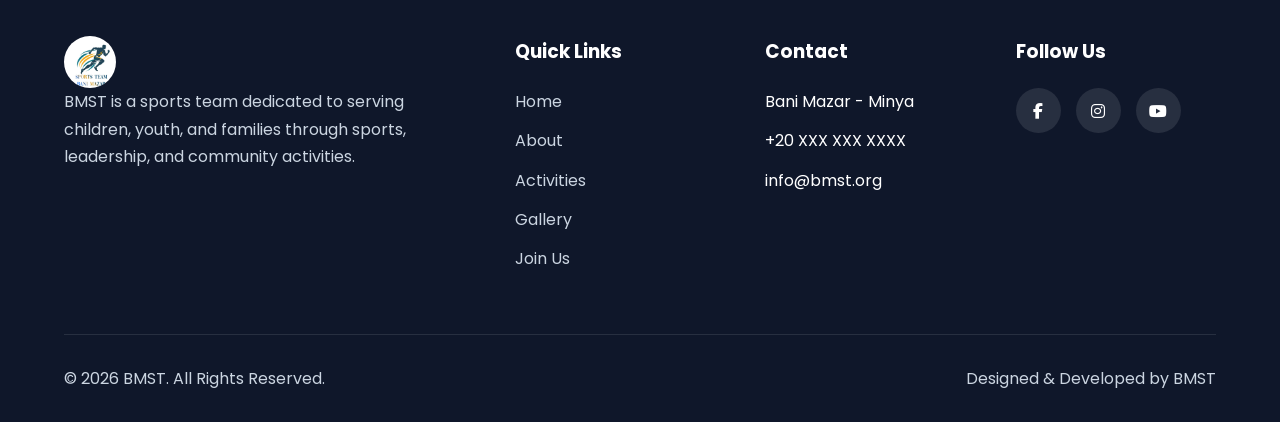
==== commit da0de393: "delete section" ====
--- a/index.html
+++ b/index.html
@@ -836,33 +836,6 @@
 
                         </div>
 
-                        <div class="contact-box">
-
-                            <i class="fa-solid fa-envelope"></i>
-
-                            <div>
-
-                                <h4>Email</h4>
-
-                                <span>info@bmst.org</span>
-
-                            </div>
-
-                        </div>
-
-                        <div class="contact-box">
-
-                            <i class="fa-brands fa-facebook-f"></i>
-
-                            <div>
-
-                                <h4>Facebook</h4>
-
-                                <span>BMST Official</span>
-
-                            </div>
-
-                        </div>
 
 
         </section>
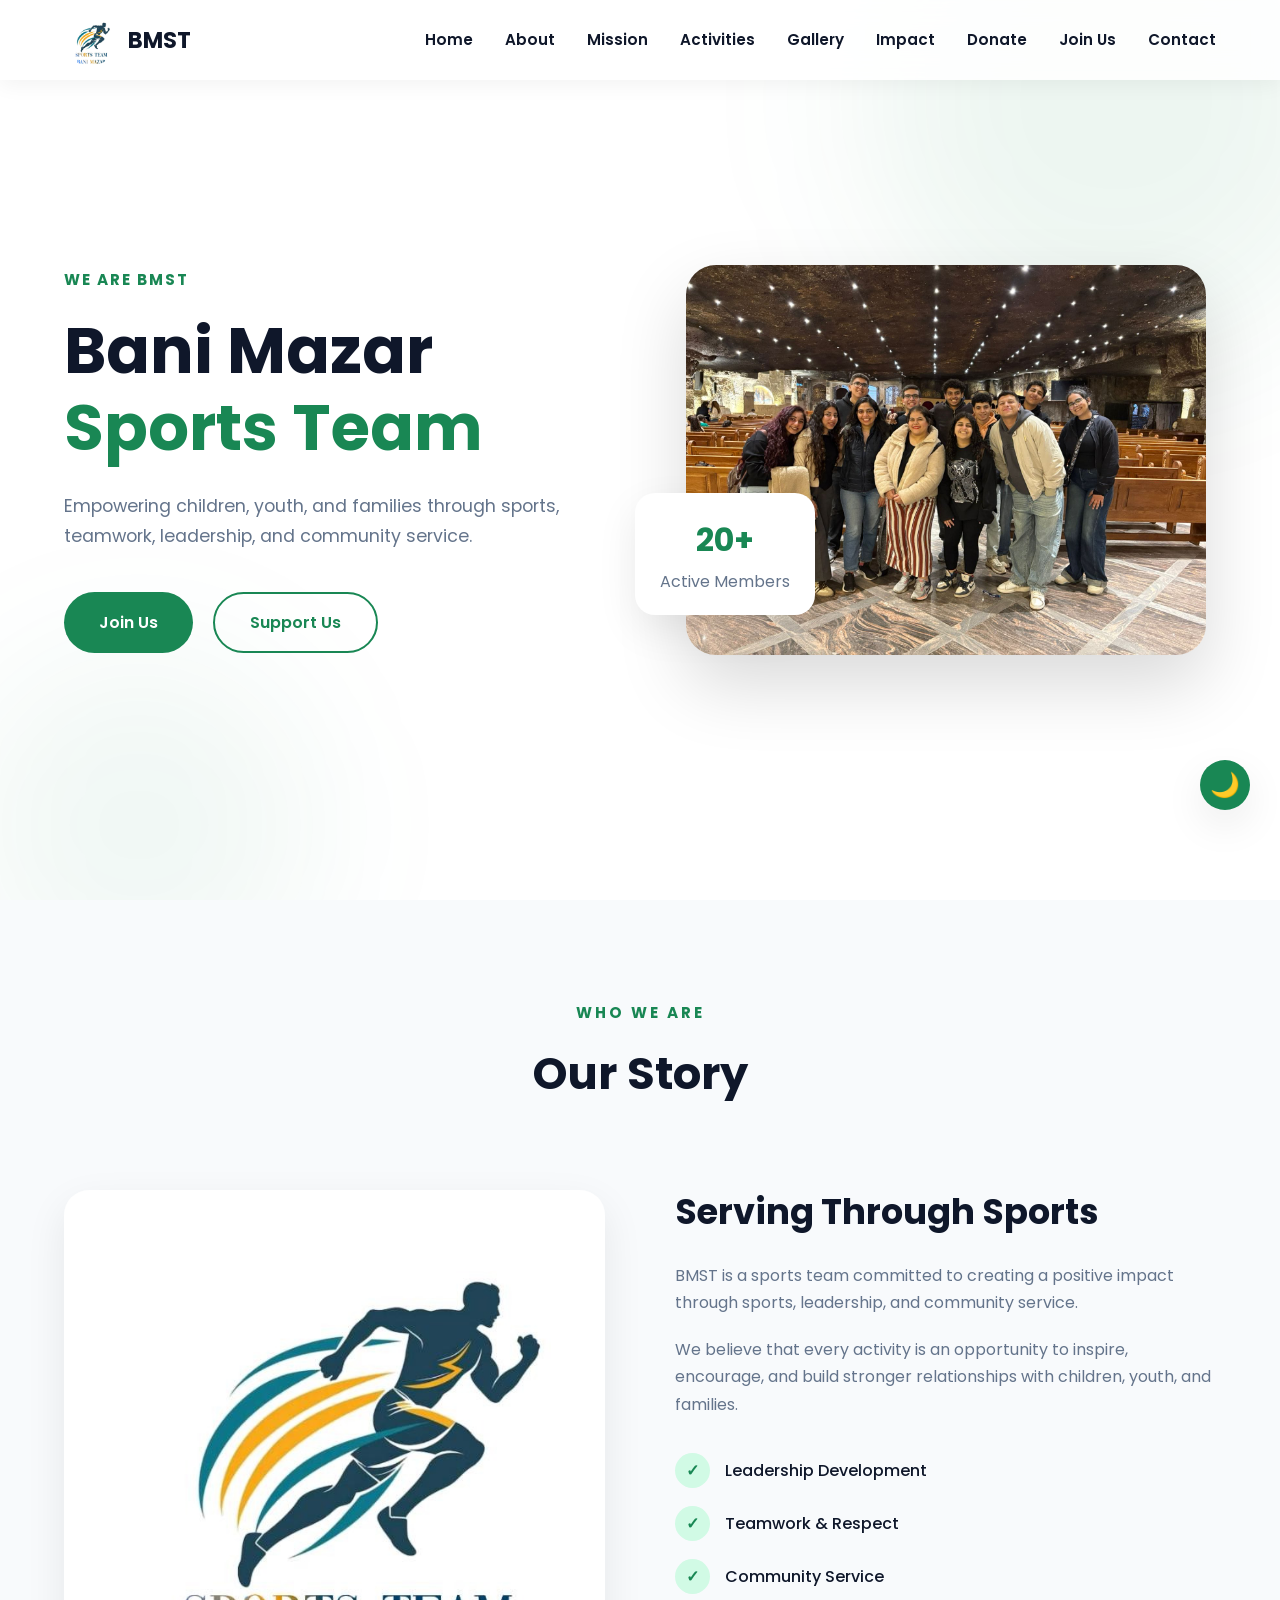
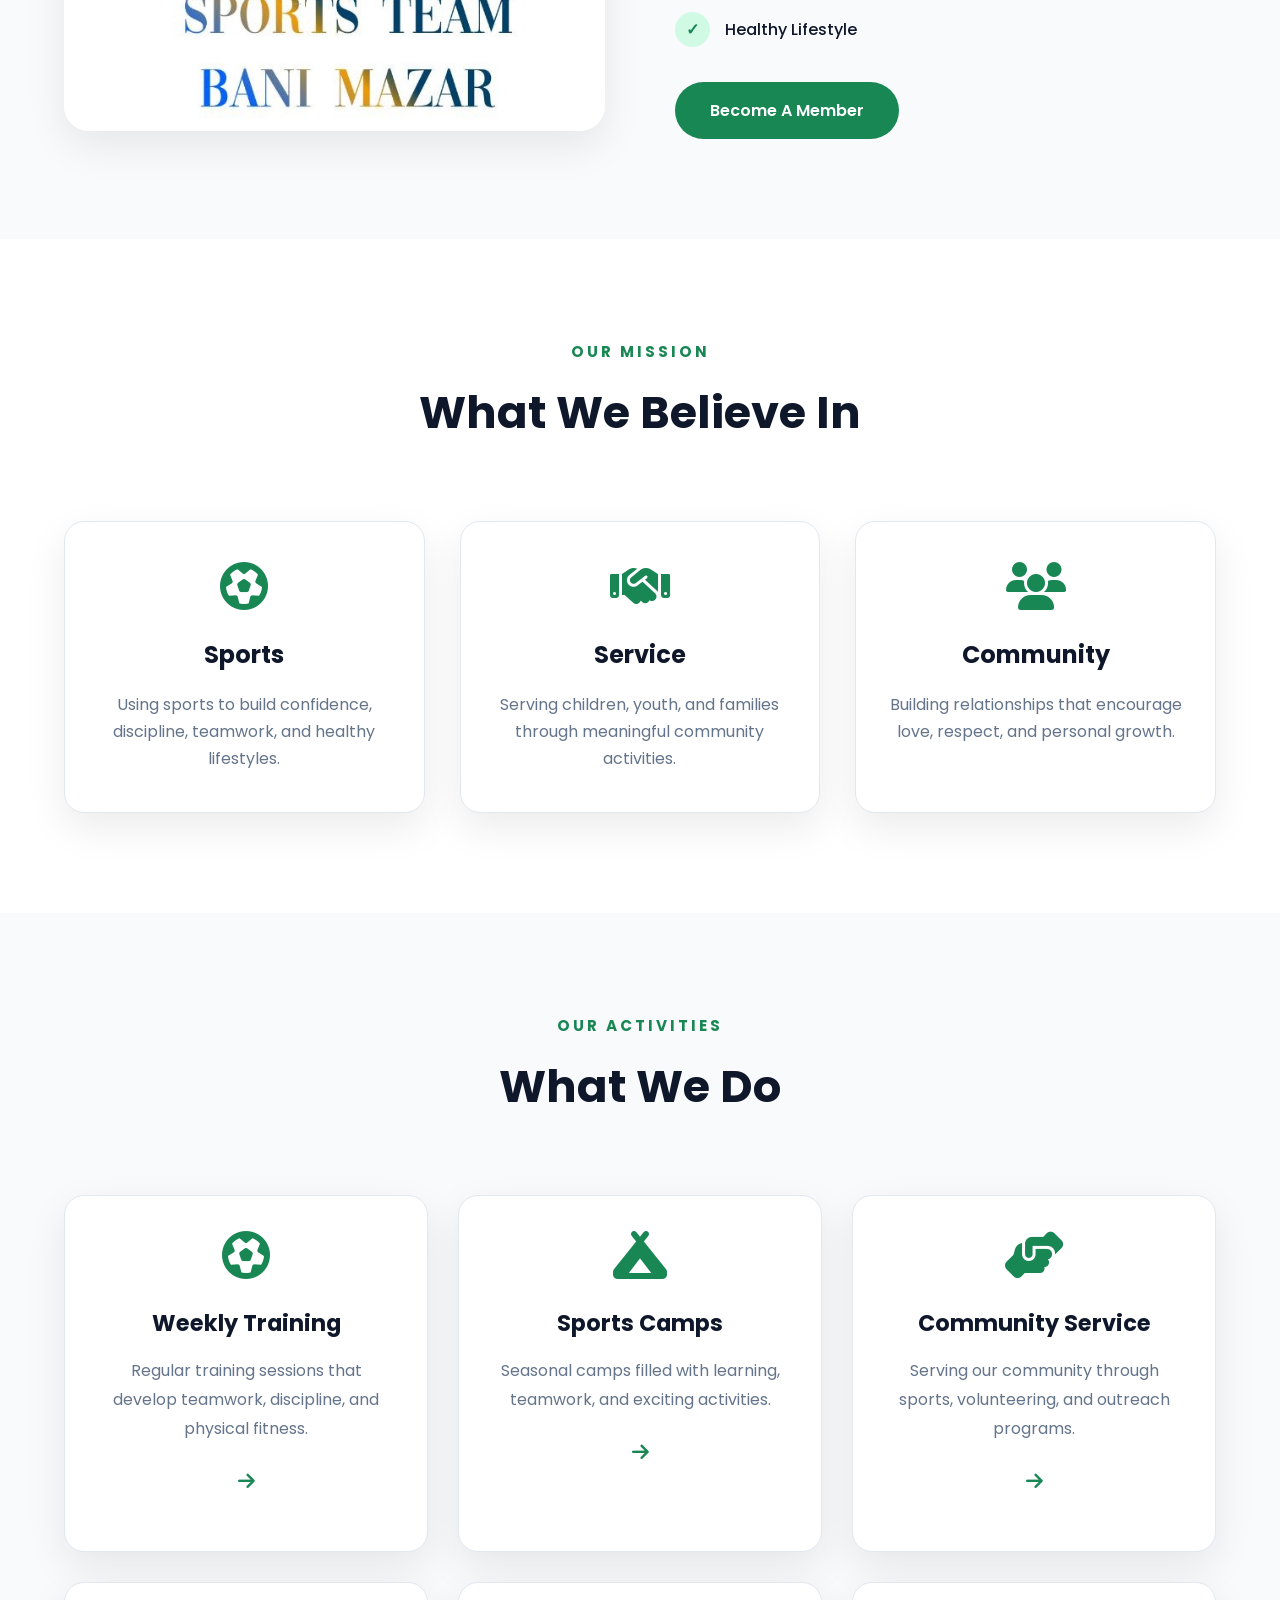
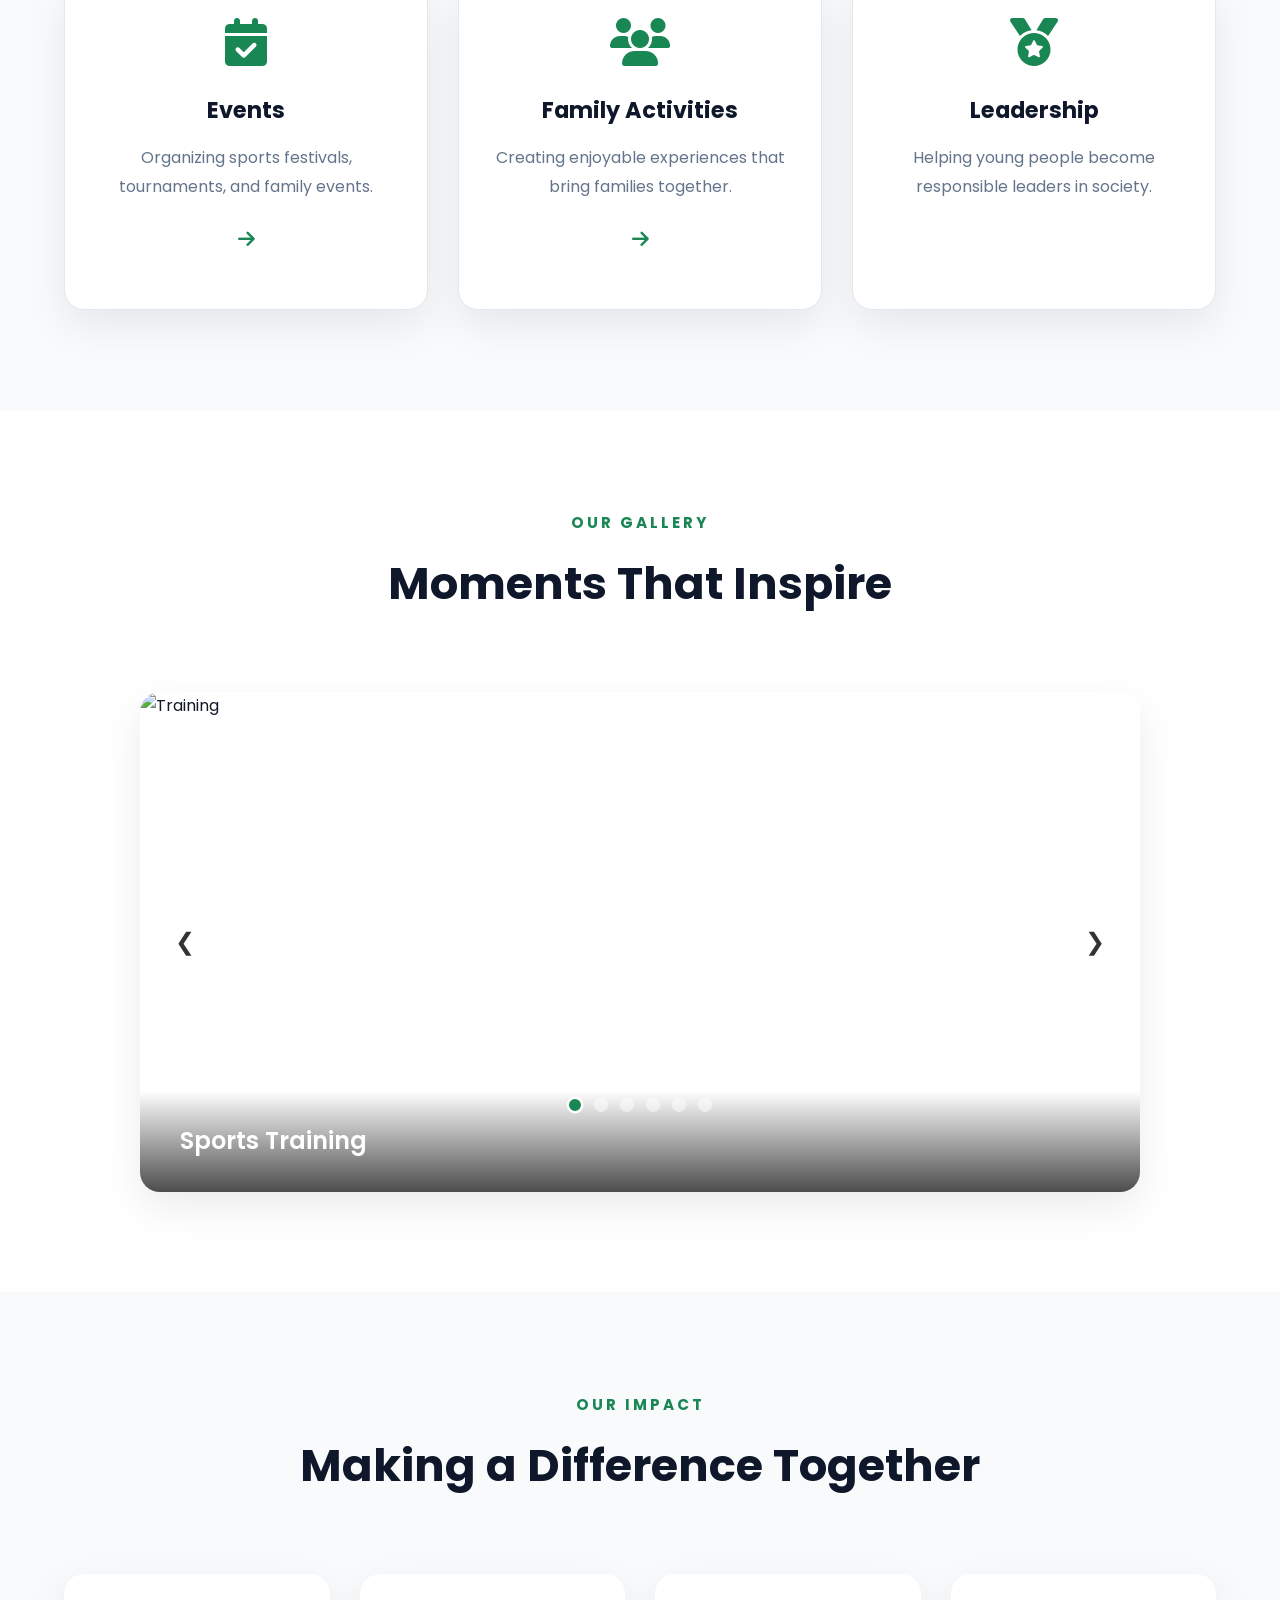
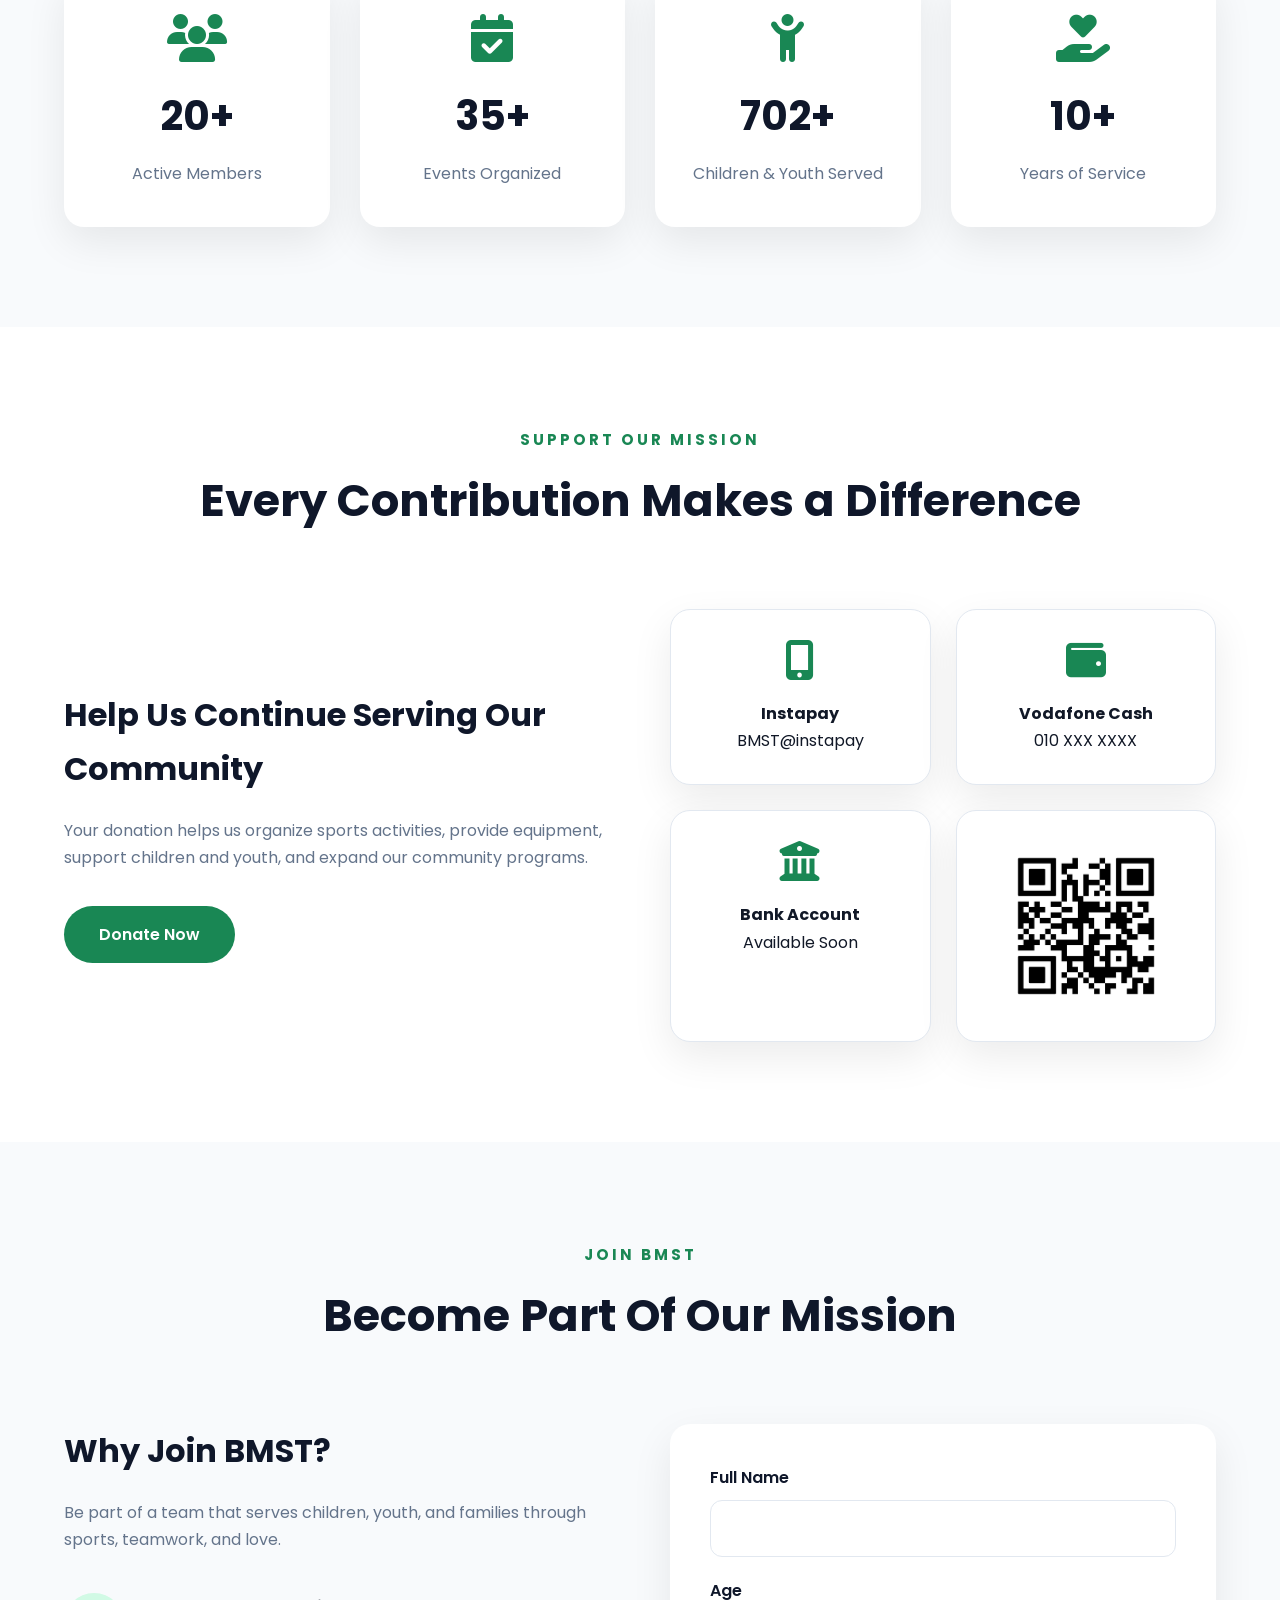
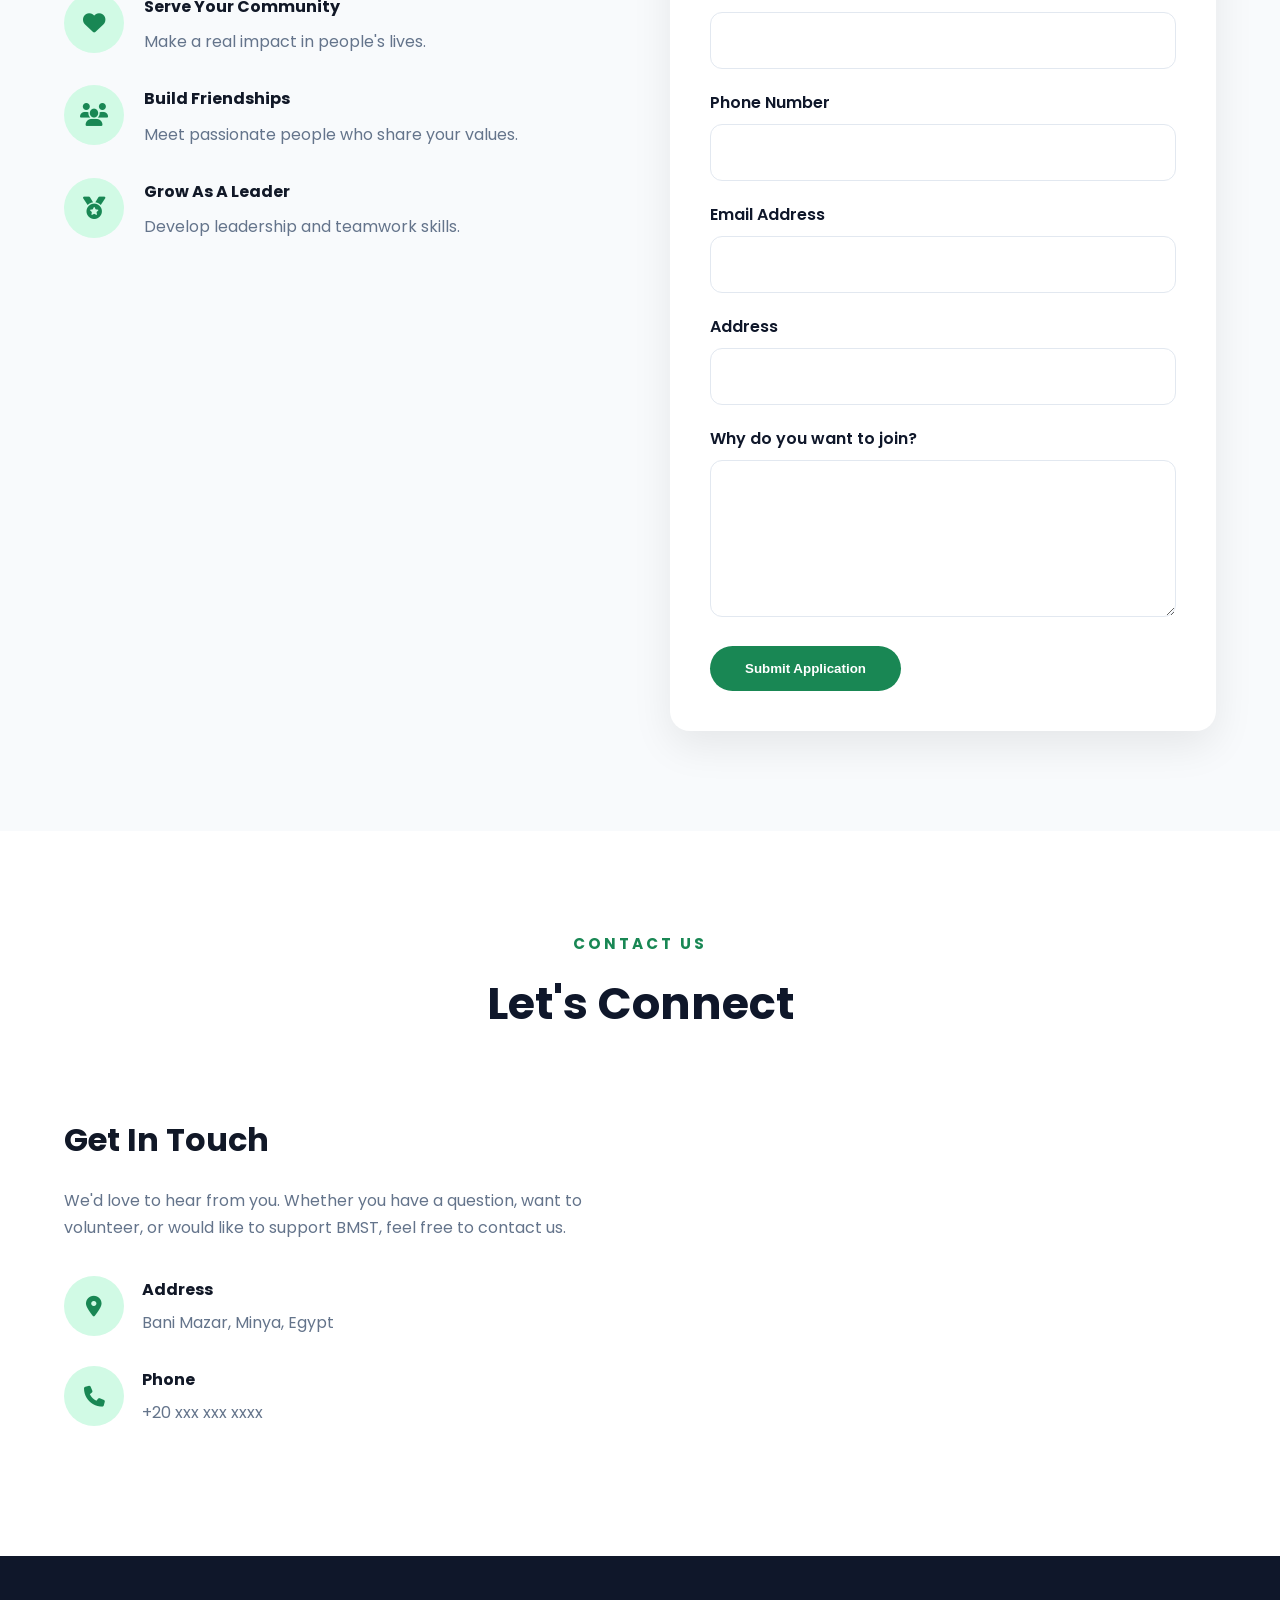
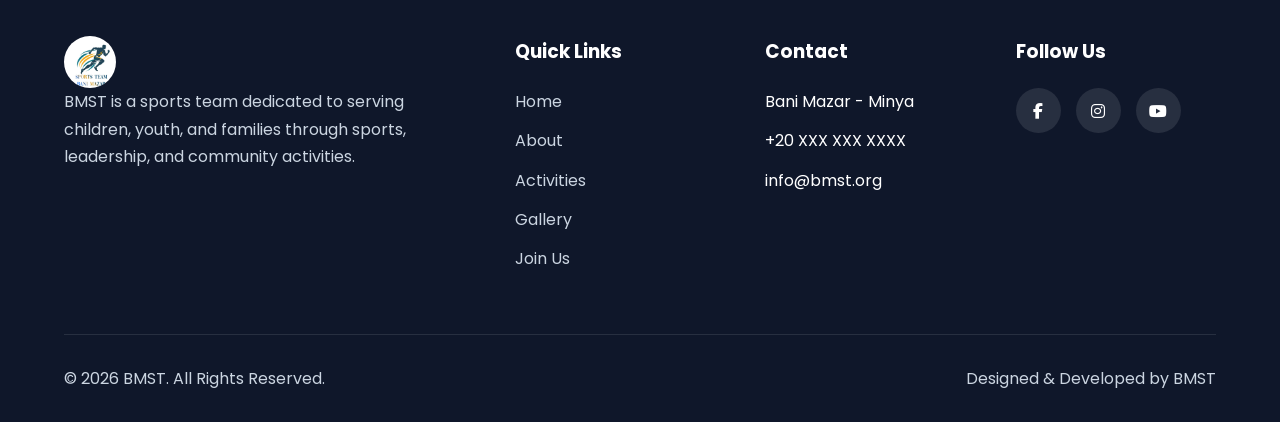
==== commit 57816db0: "add back-end php" ====
--- a/index.html
+++ b/index.html
@@ -707,64 +707,43 @@
                         </div>
 
                     </div>
-
                     <div class="join-form">
 
-                        <form id="joinForm">
+                        <form id="joinForm" method="POST" action="join_handler.php">
 
                             <div class="form-group">
-
                                 <label>Full Name</label>
-
-                                <input type="text" id="joinName" required>
-
+                                <input type="text" id="joinName" name="name" required>
                             </div>
 
                             <div class="form-group">
-
                                 <label>Age</label>
-
-                                <input type="number" id="joinAge" required>
-
+                                <input type="number" id="joinAge" name="age" required>
                             </div>
 
                             <div class="form-group">
-
                                 <label>Phone Number</label>
-
-                                <input type="tel" id="joinPhone" required>
-
+                                <input type="tel" id="joinPhone" name="phone" required>
                             </div>
 
                             <div class="form-group">
-
                                 <label>Email Address</label>
-
-                                <input type="email" id="joinEmail">
-
+                                <input type="email" id="joinEmail" name="email">
                             </div>
 
                             <div class="form-group">
-
                                 <label>Address</label>
-
-                                <input type="text" id="joinAddress">
-
+                                <input type="text" id="joinAddress" name="address">
                             </div>
 
                             <div class="form-group">
-
                                 <label>Why do you want to join?</label>
-
-                                <textarea id="joinMessage" rows="5"></textarea>
-
+                                <textarea id="joinMessage" name="reason" rows="5"></textarea>
                             </div>
 
                             <button type="submit" class="btn primary-btn">
-
-                                Submit Application
-
-                            </button>
+            Submit Application
+        </button>
 
                         </form>
 
@@ -773,10 +752,6 @@
                         </div>
 
                     </div>
-
-                </div>
-
-            </div>
 
         </section>
 
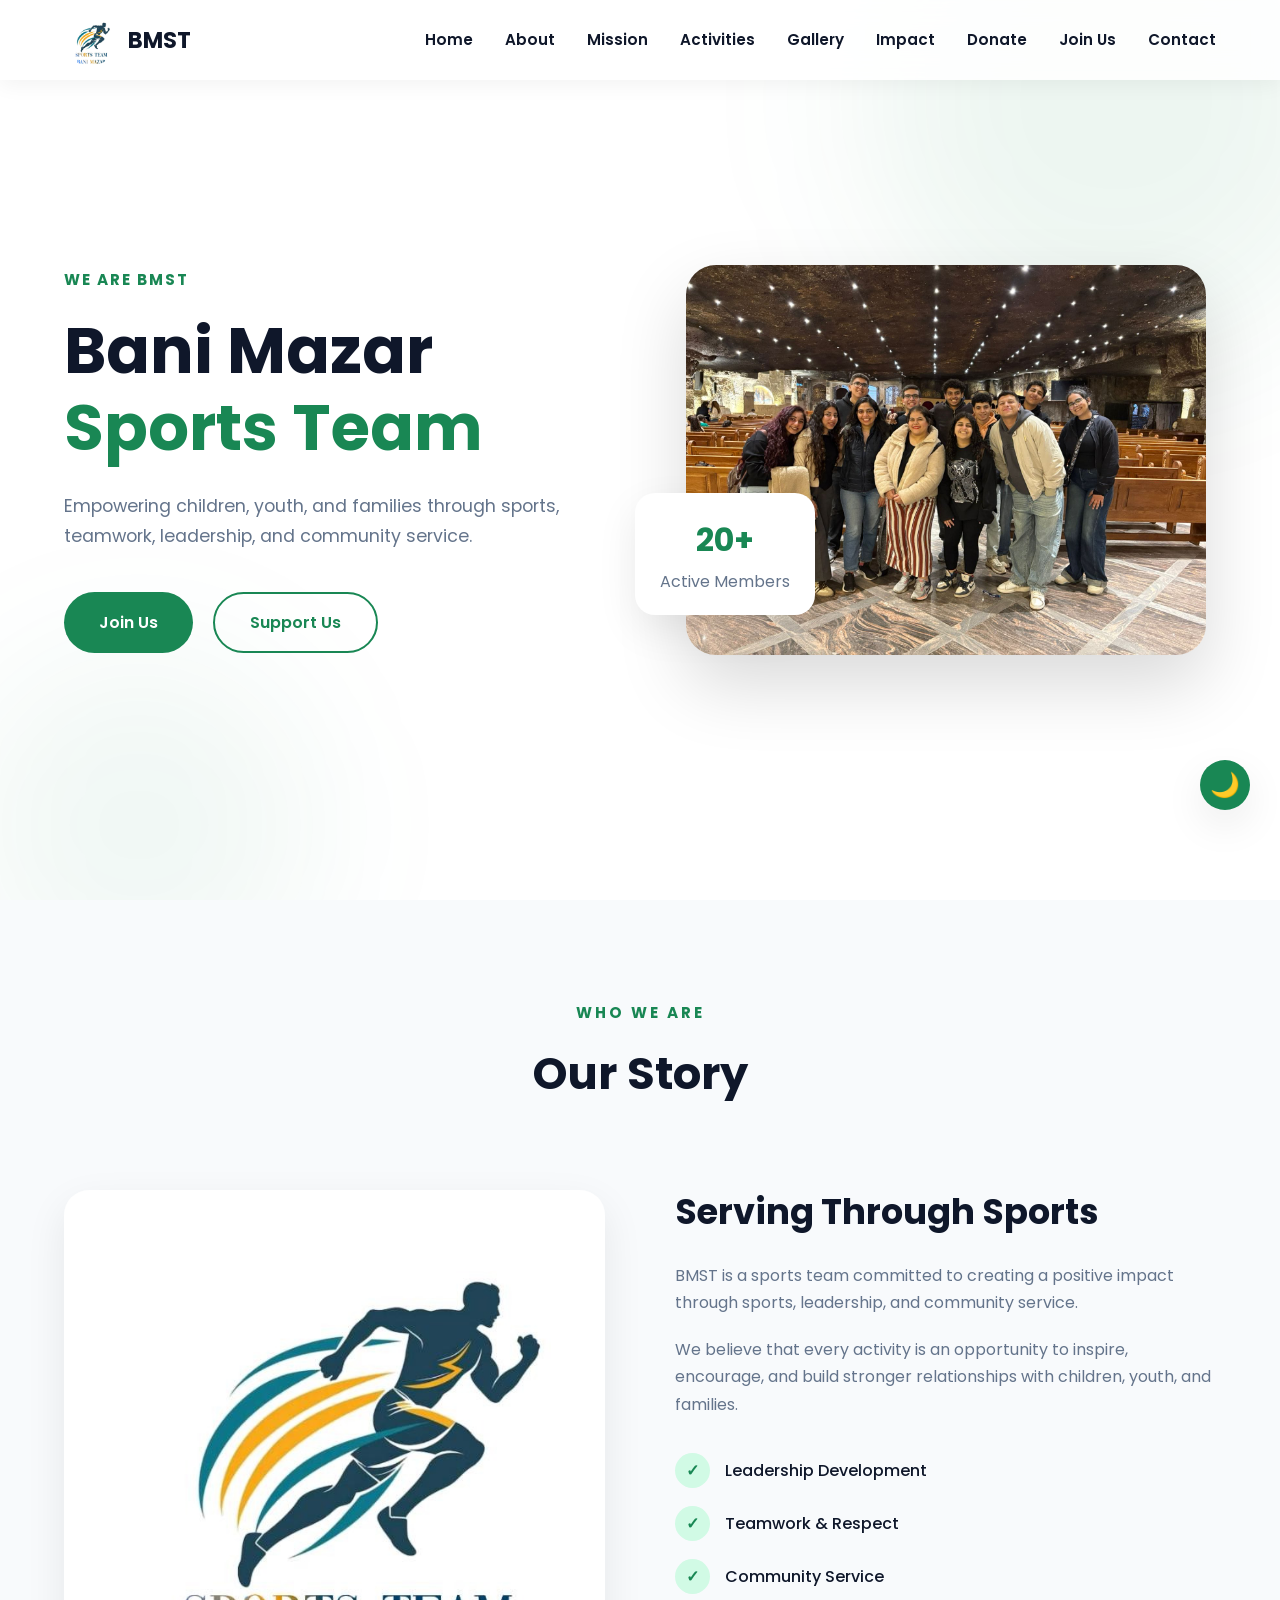
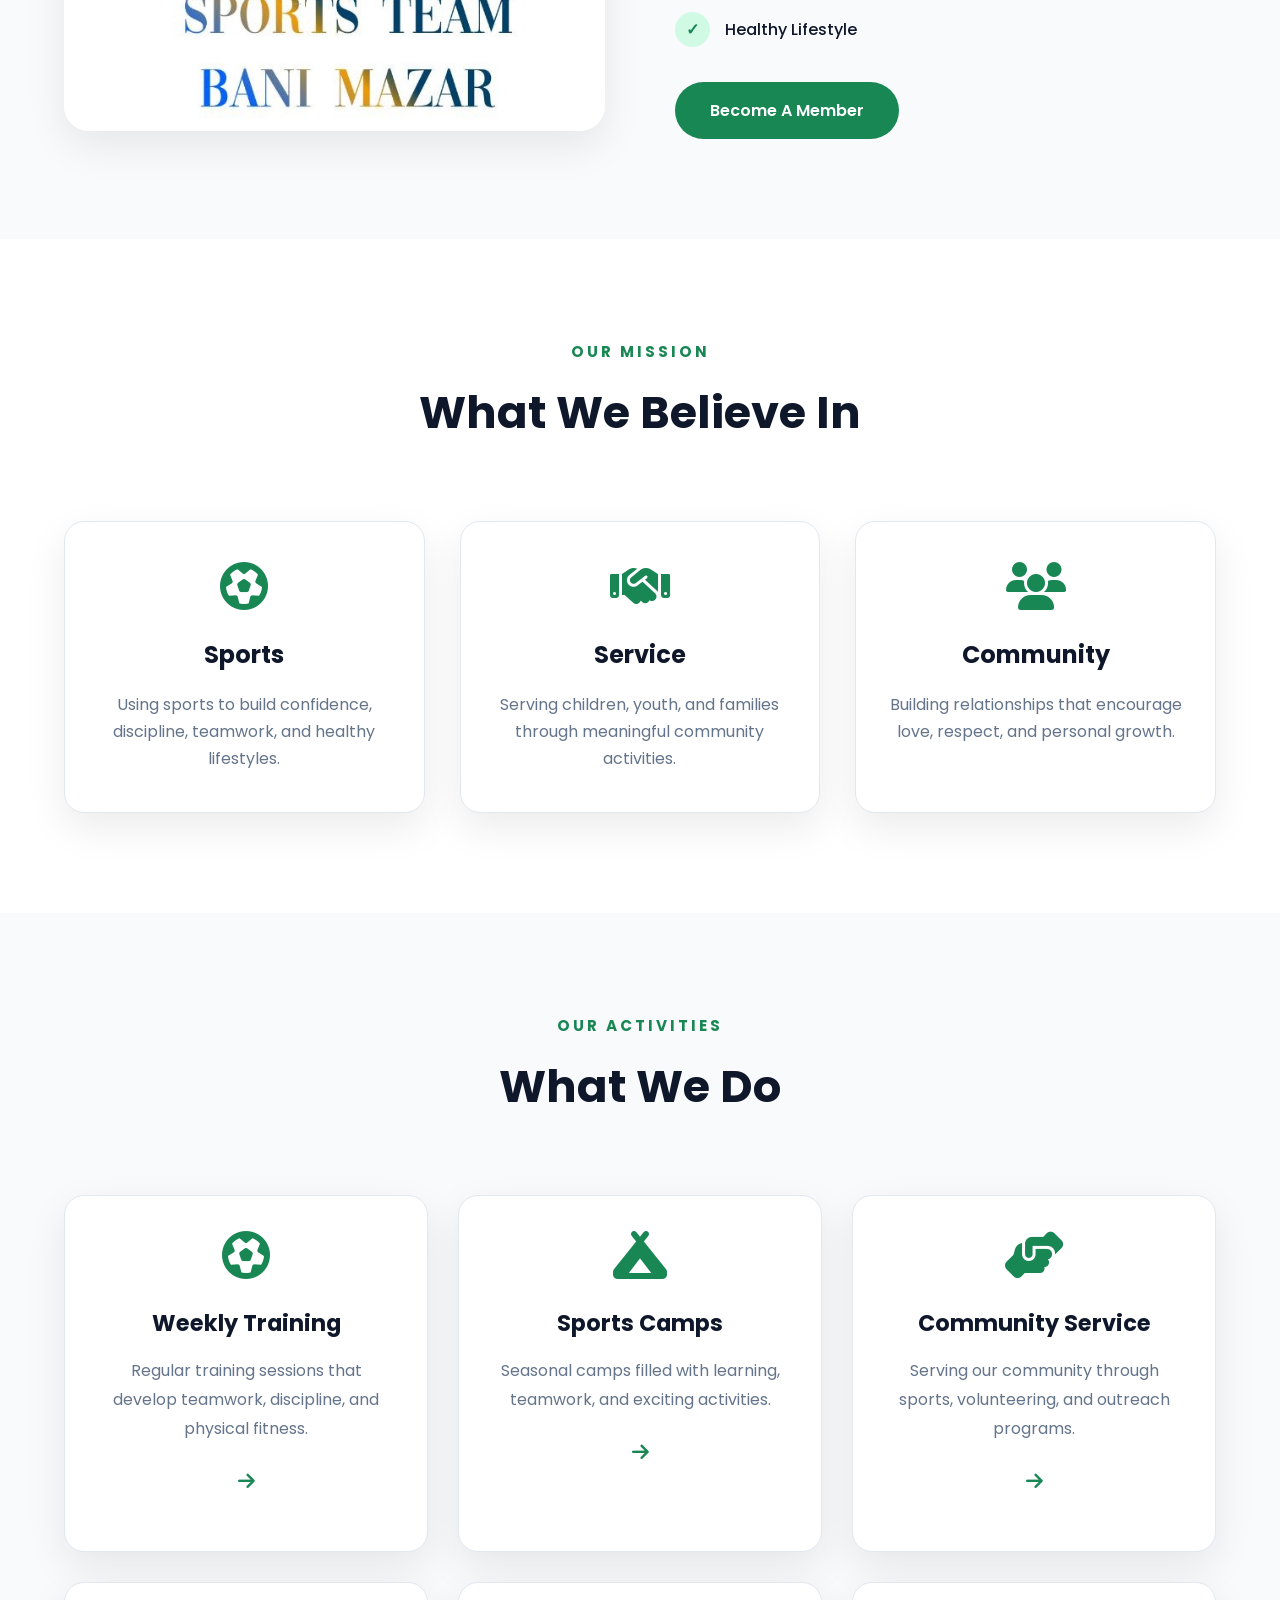
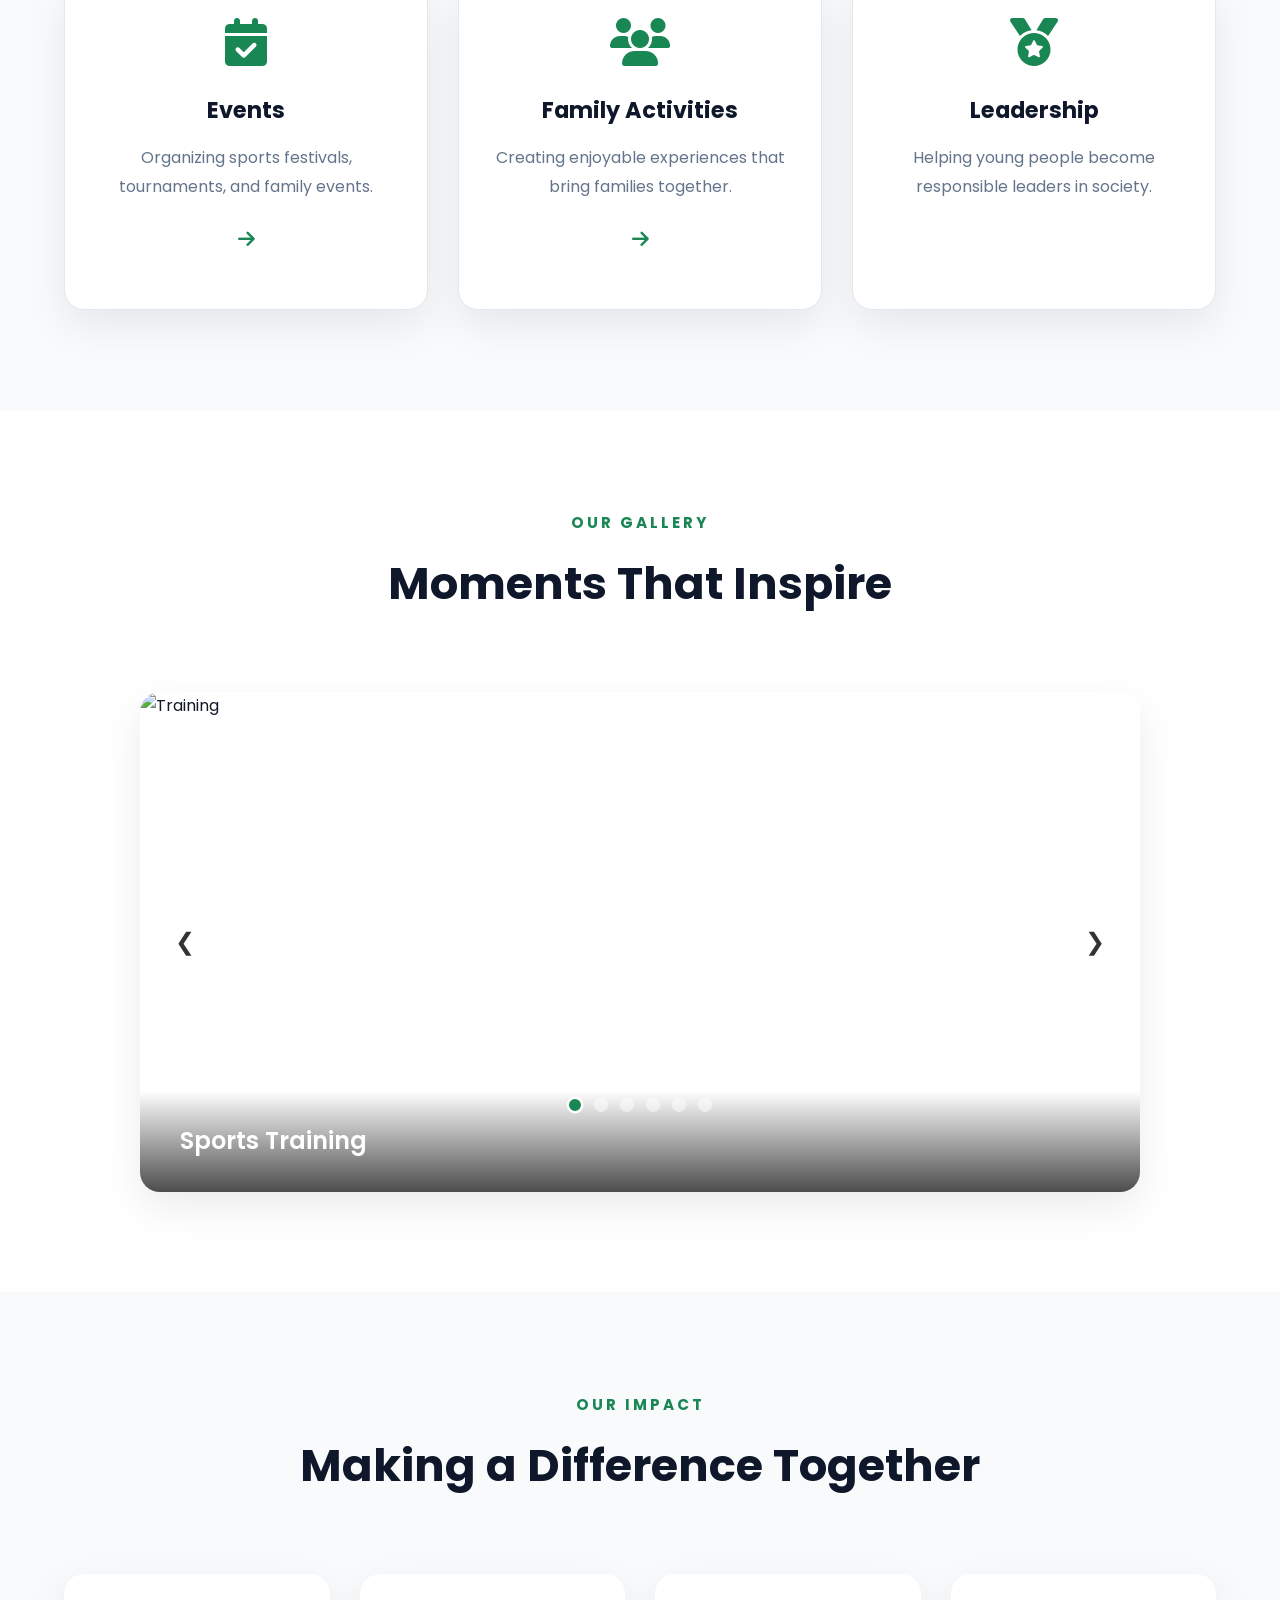
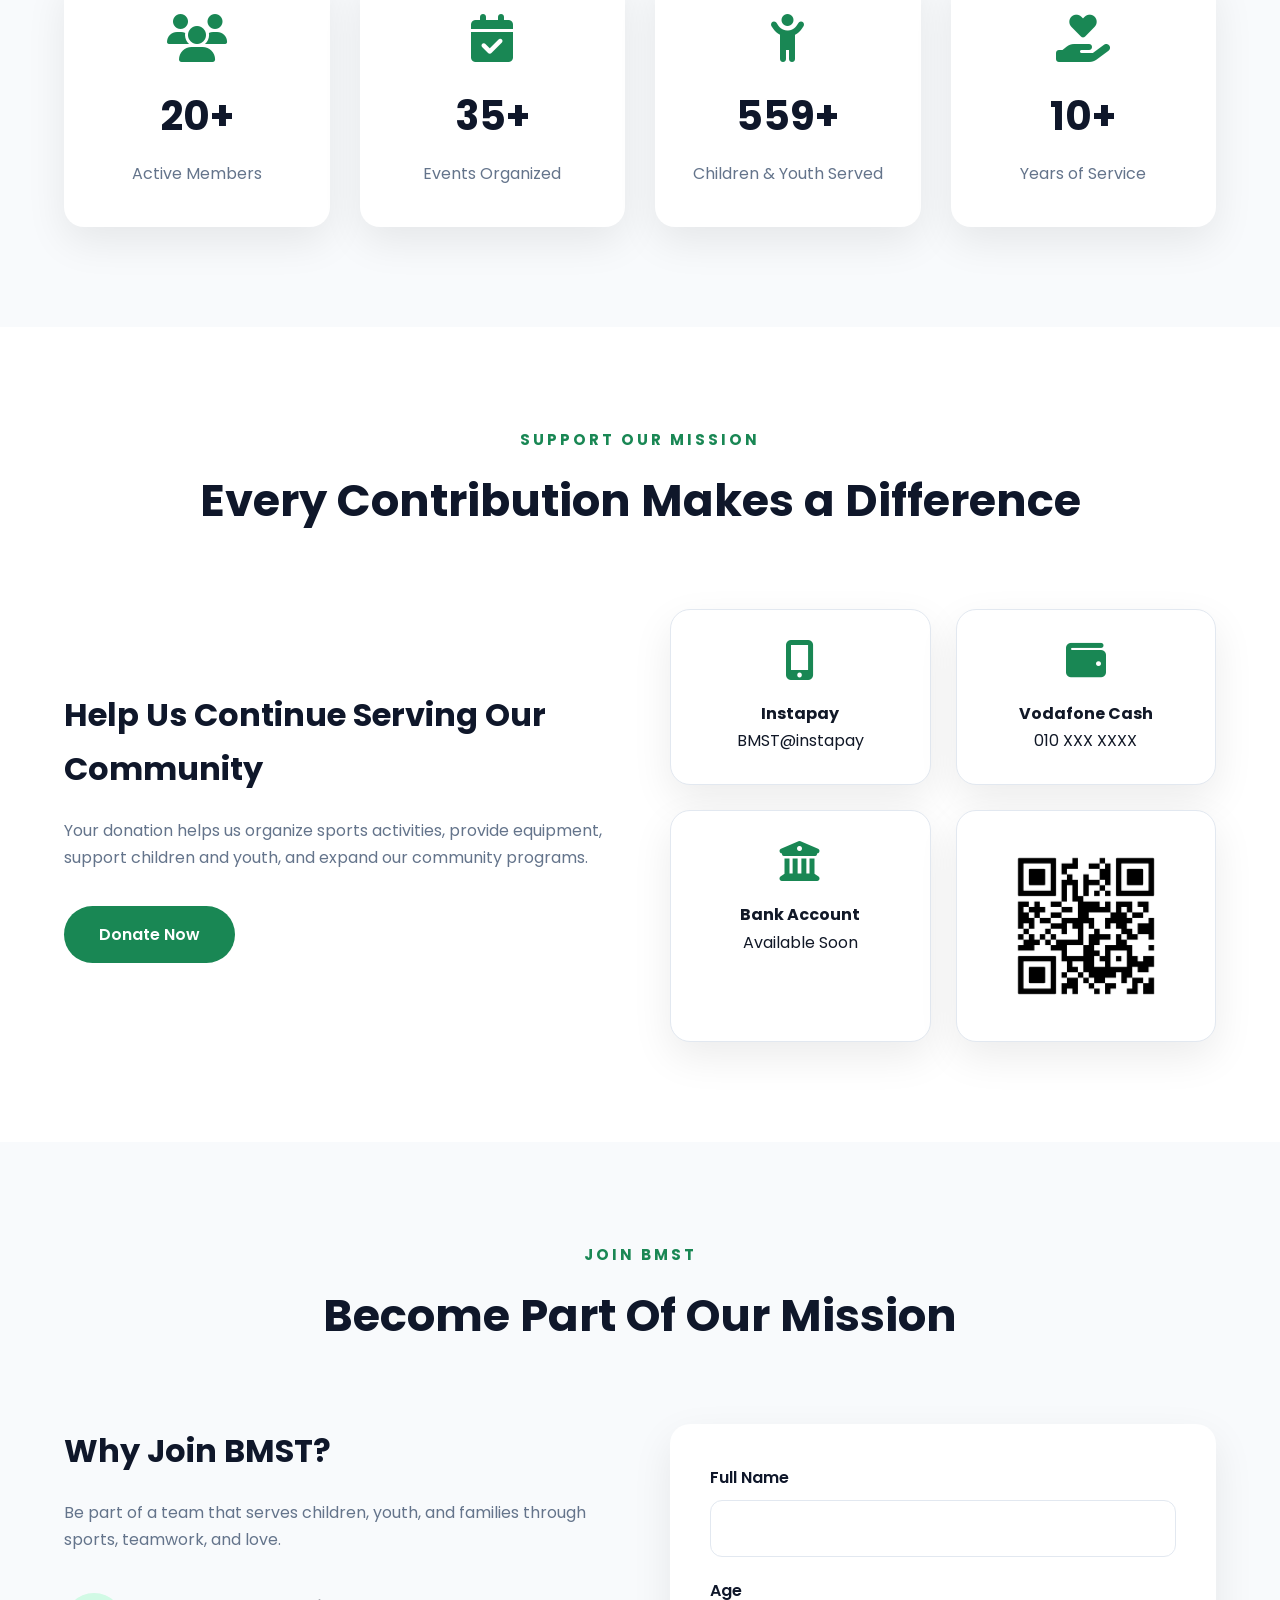
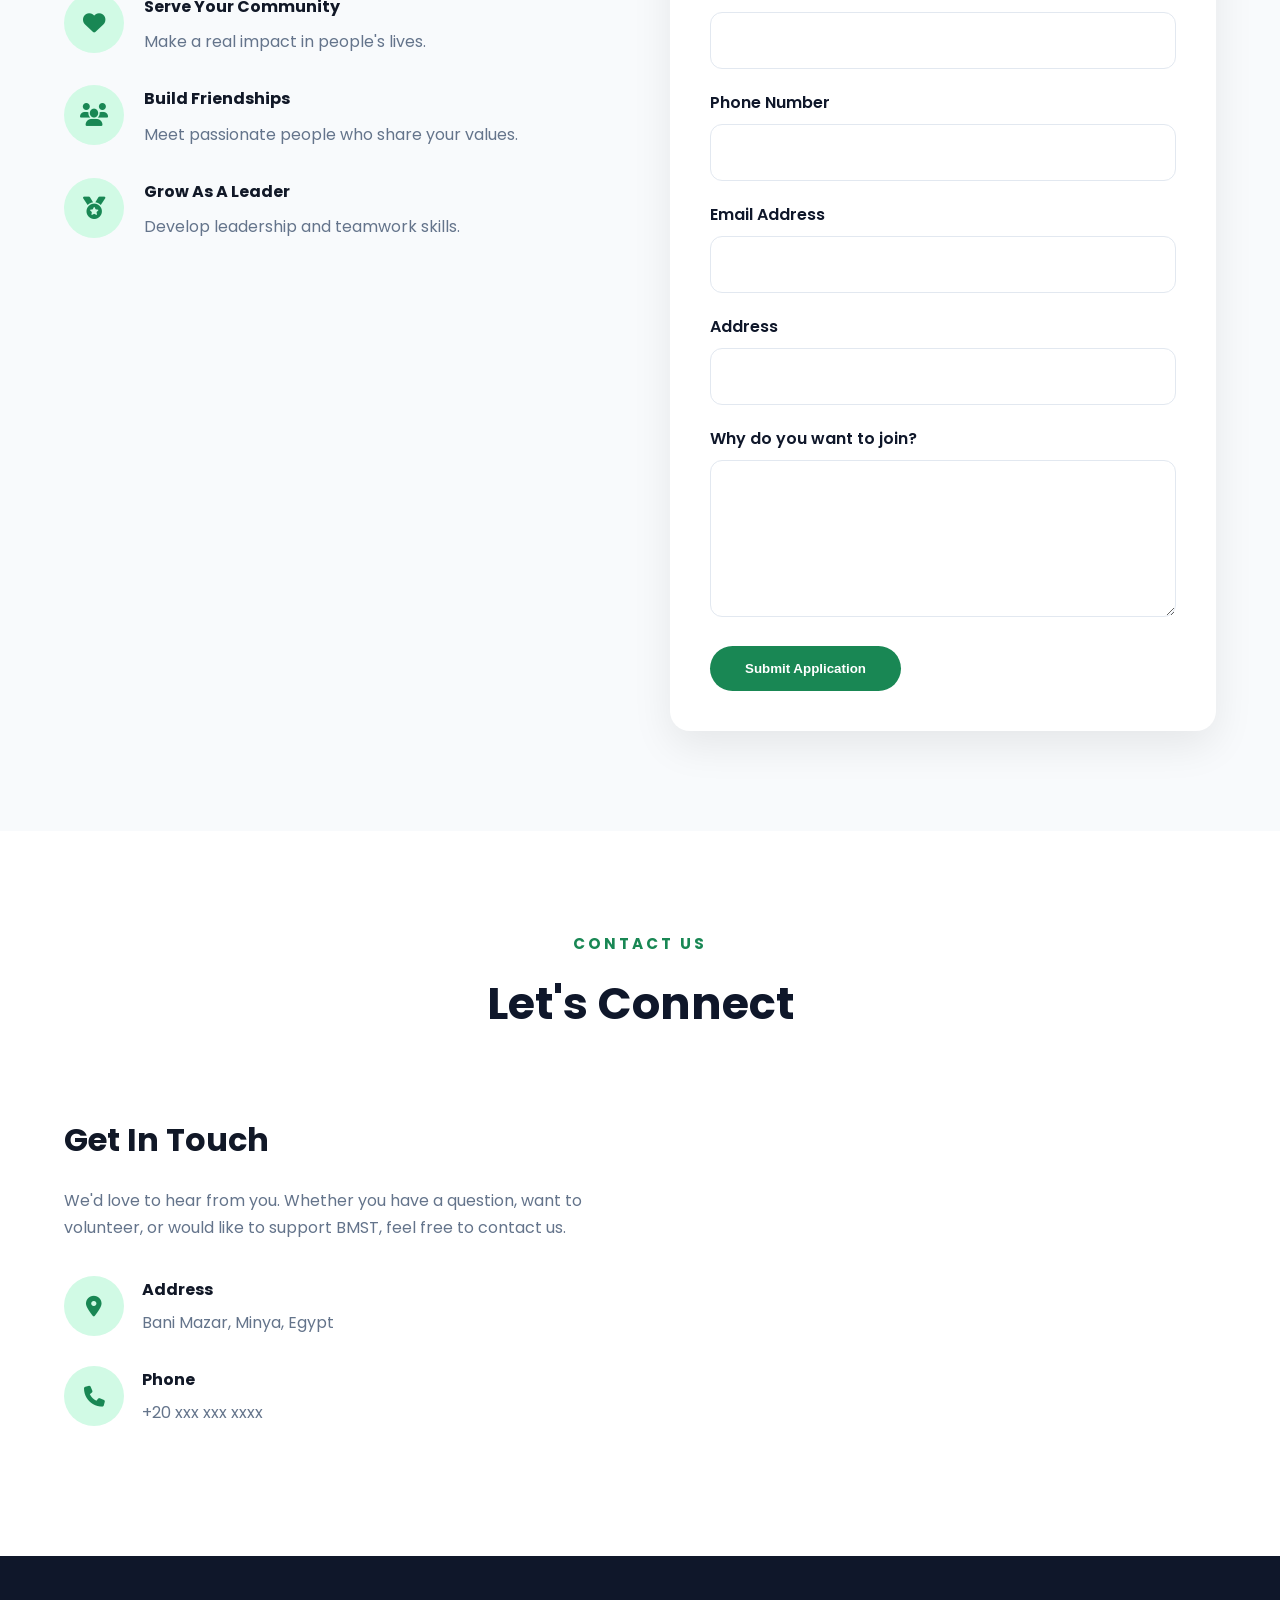
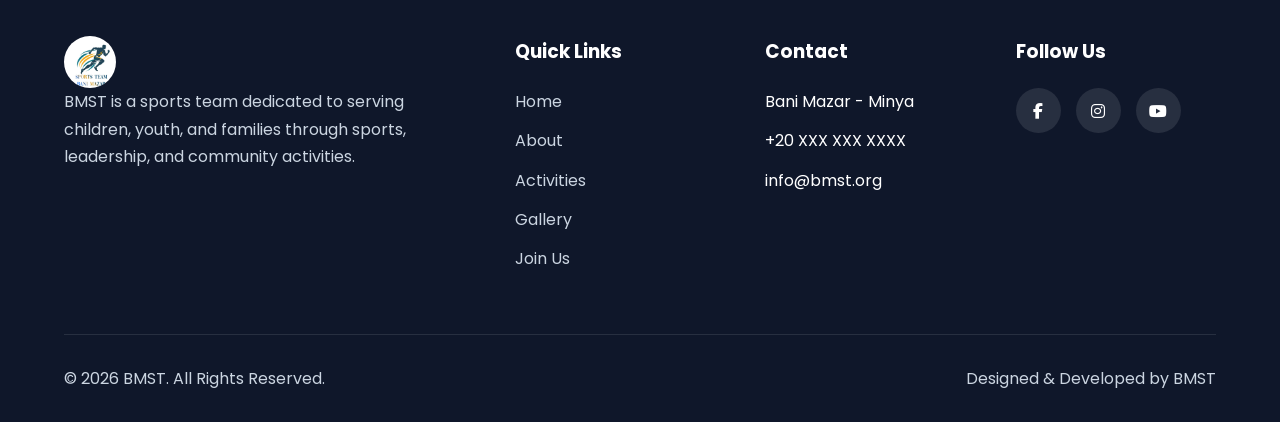
==== commit fb1d1d1e: "submit for join us php and db" ====
--- a/index.html
+++ b/index.html
@@ -708,9 +708,7 @@
 
                     </div>
                     <div class="join-form">
-
-                        <form id="joinForm" method="POST" action="join_handler.php">
-
+                        <form id="joinForm" method="POST" action="./join_handler.php">
                             <div class="form-group">
                                 <label>Full Name</label>
                                 <input type="text" id="joinName" name="name" required>
@@ -744,15 +742,12 @@
                             <button type="submit" class="btn primary-btn">
             Submit Application
         </button>
-
                         </form>
 
                         <div id="joinSuccess" style="display:none; margin-top:20px; padding:20px; background:var(--primary-light); border-radius:12px; color:var(--primary-color); text-align:center; font-weight:600;">
                             ✅ Your application has been submitted successfully!
                         </div>
-
-                    </div>
-
+                    </div>
         </section>
 
         <!-- ========================= -->
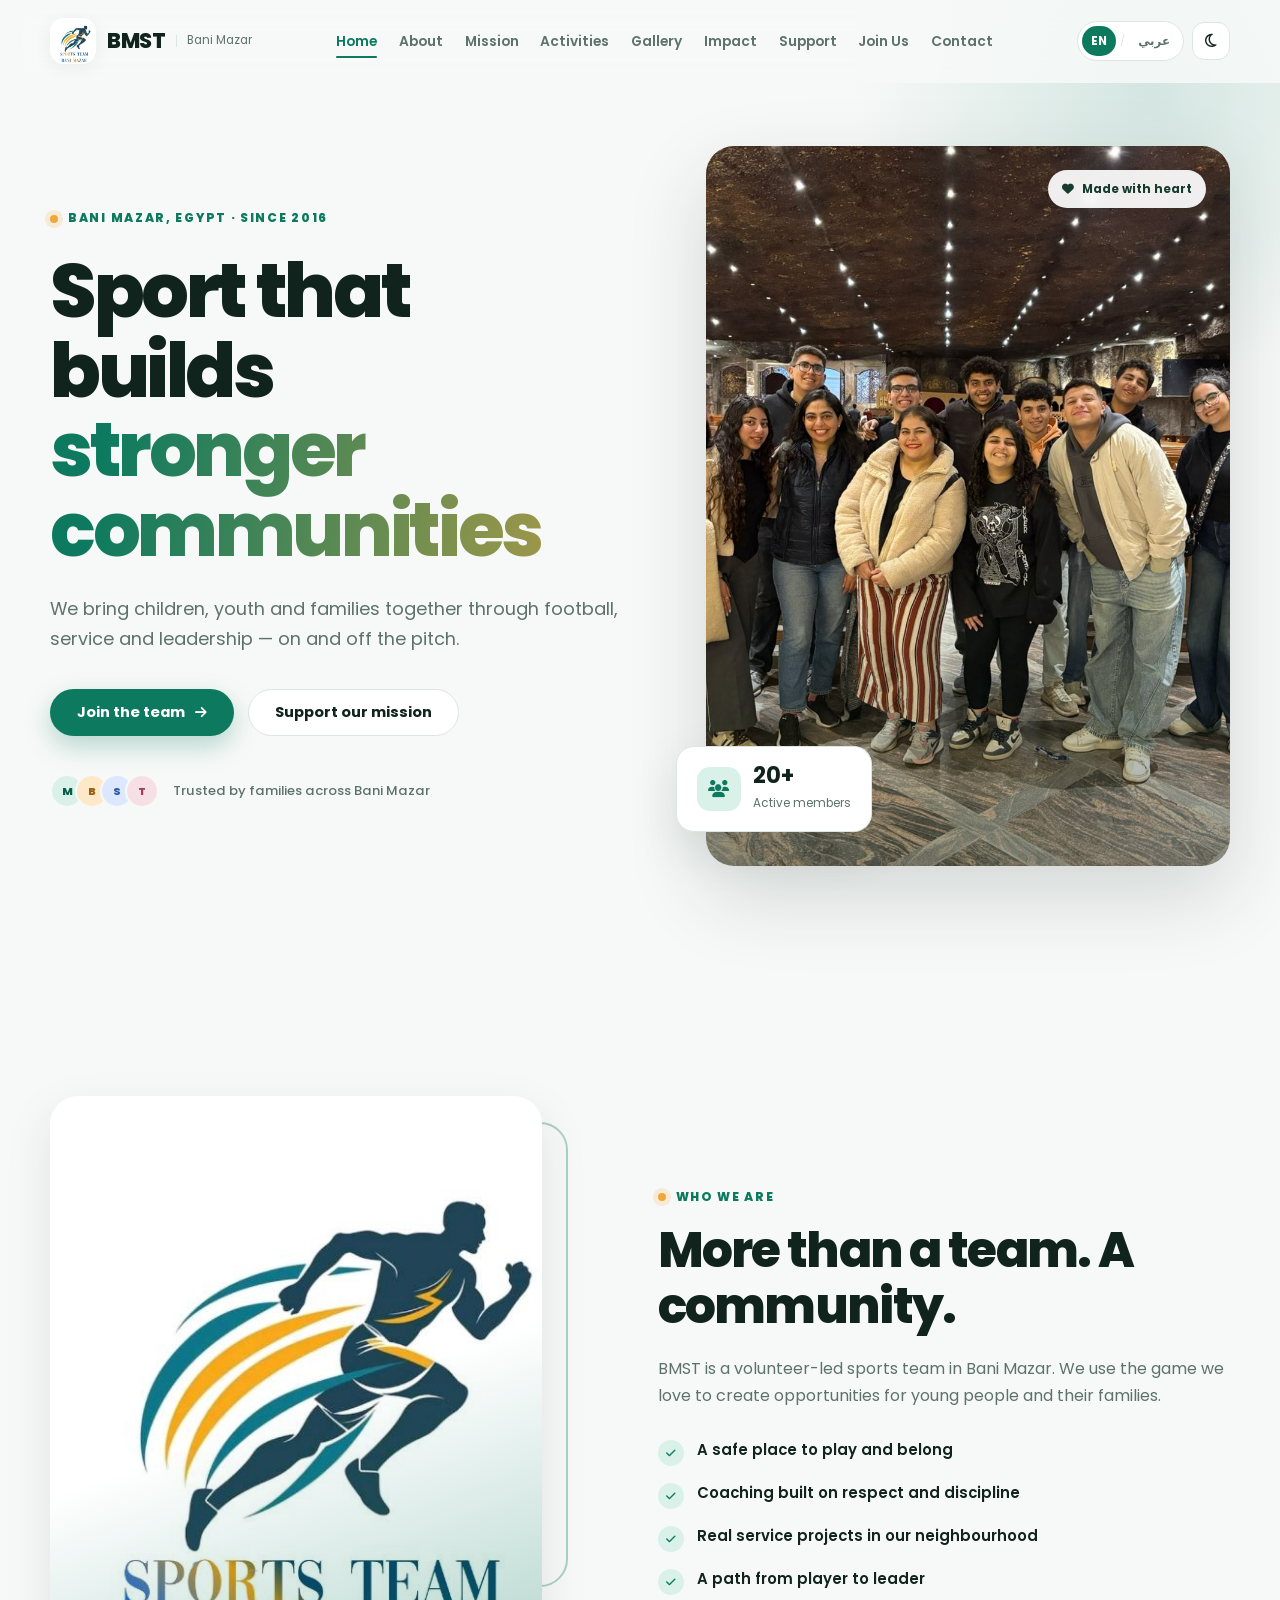
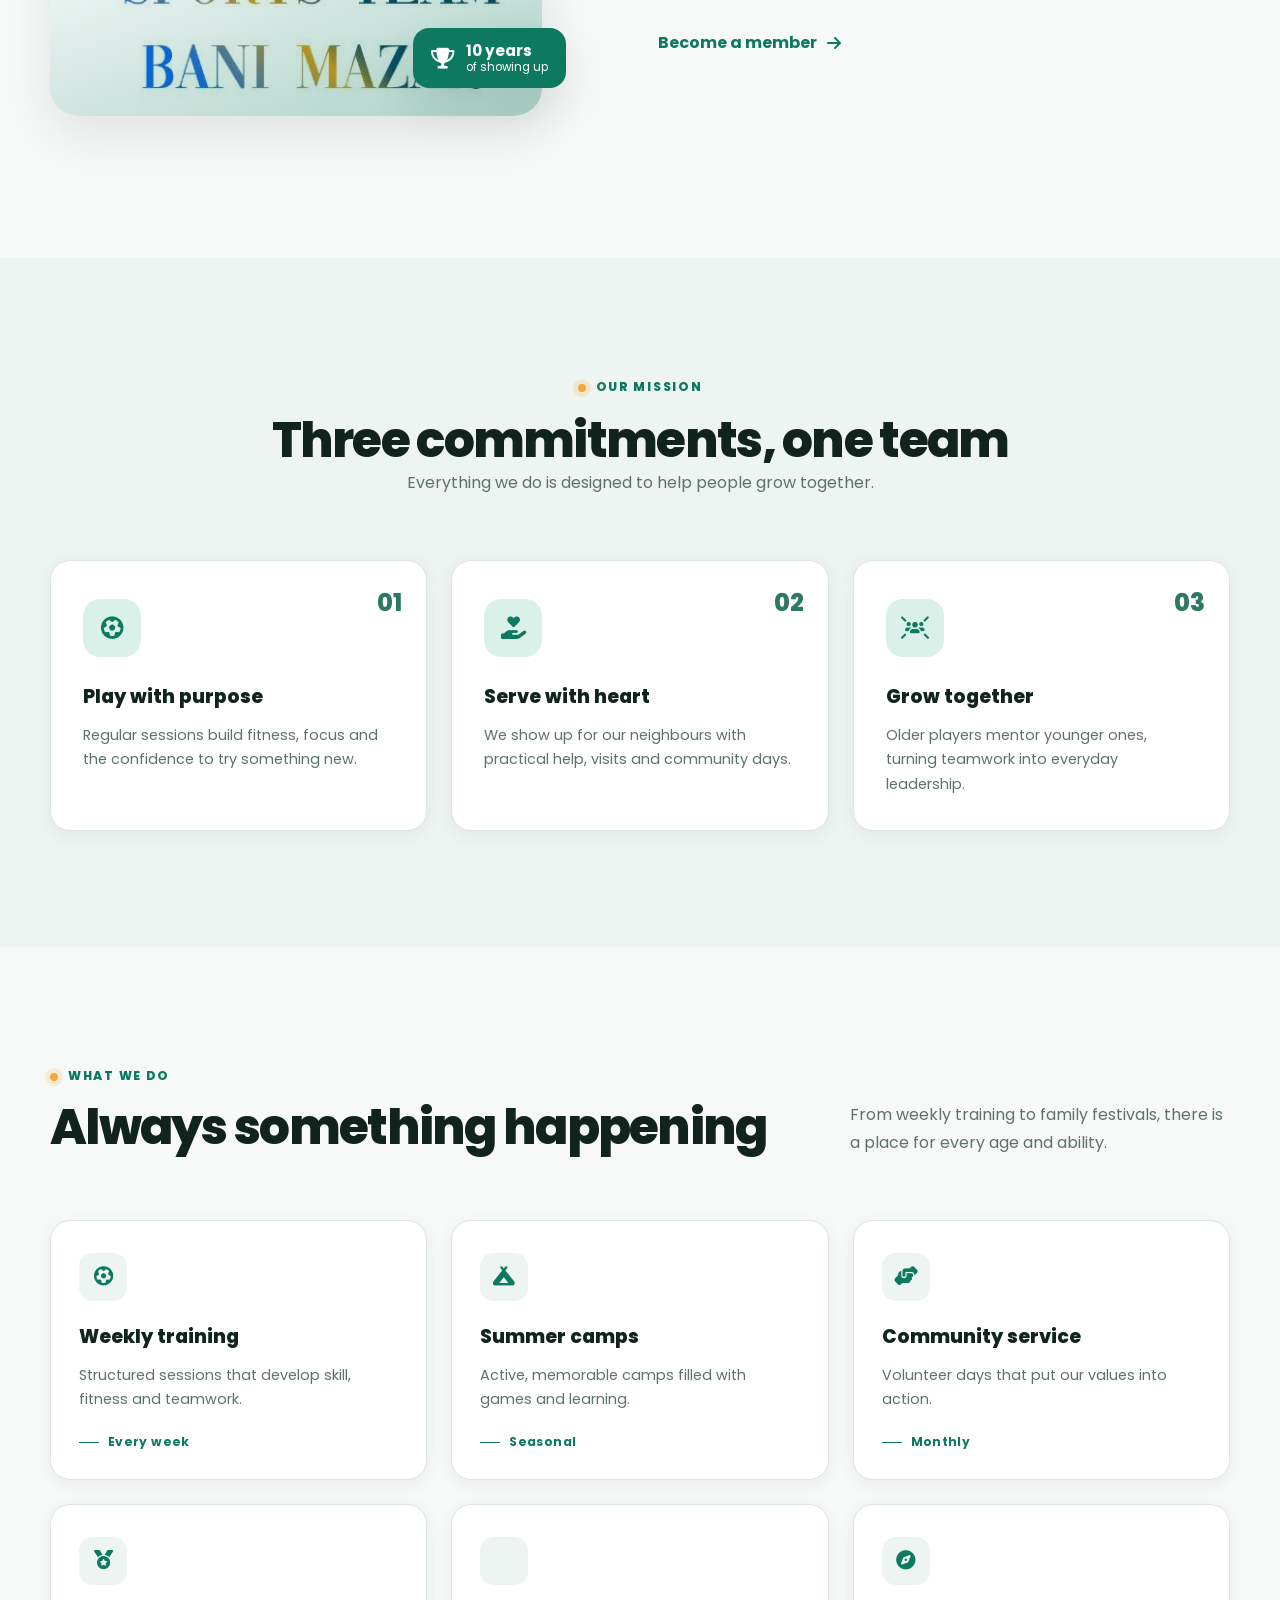
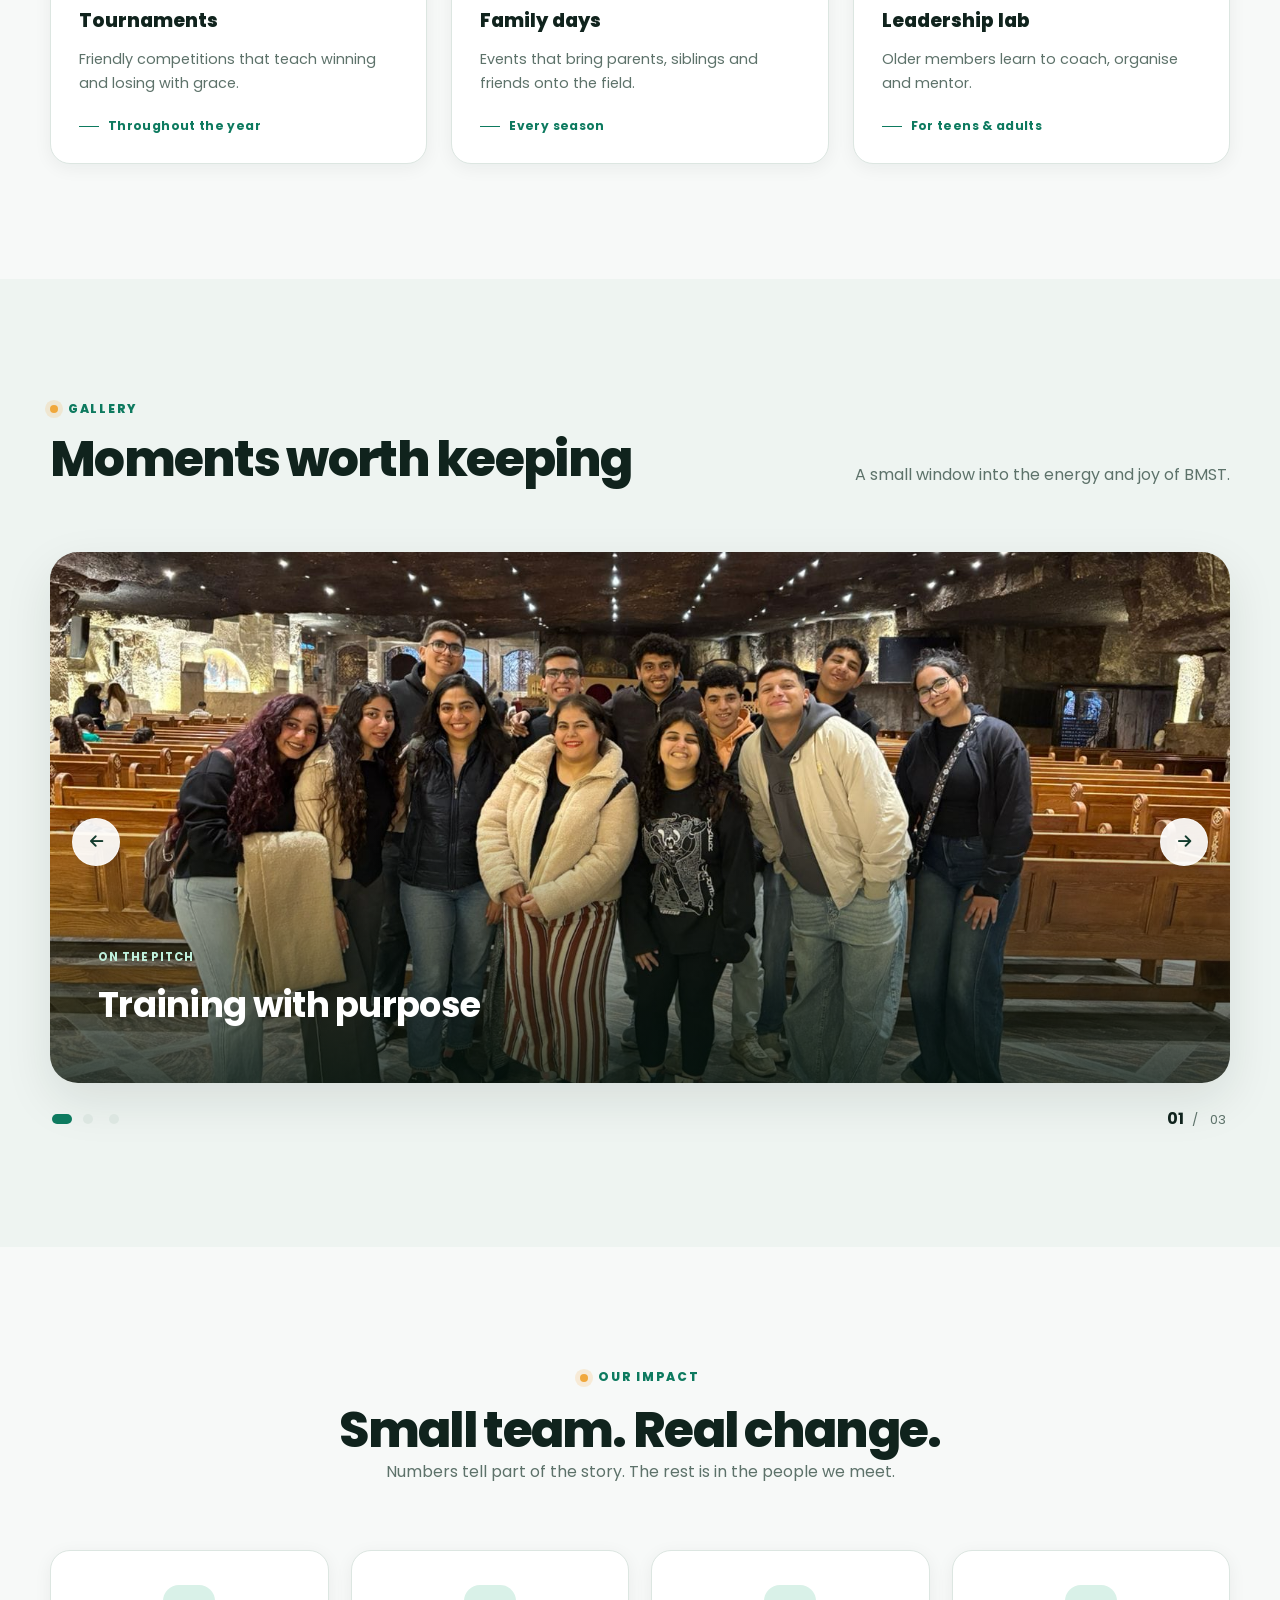
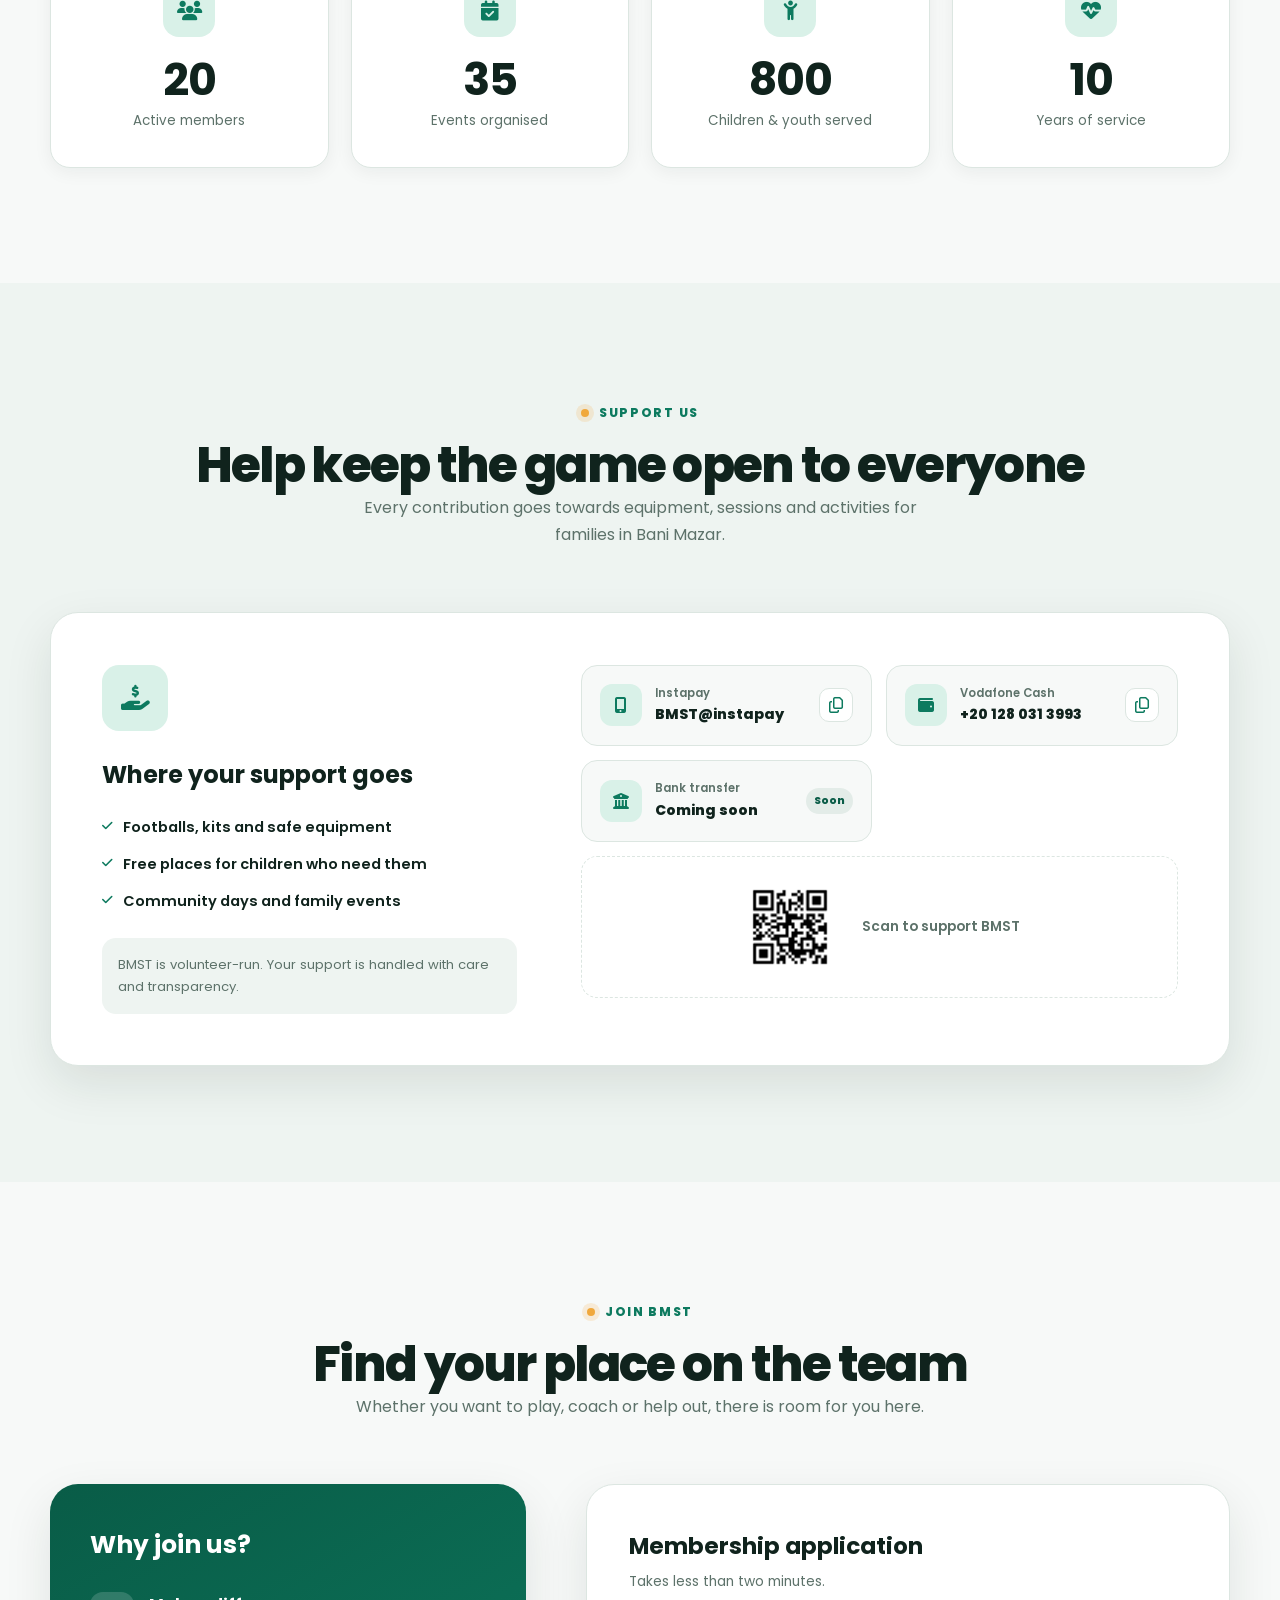
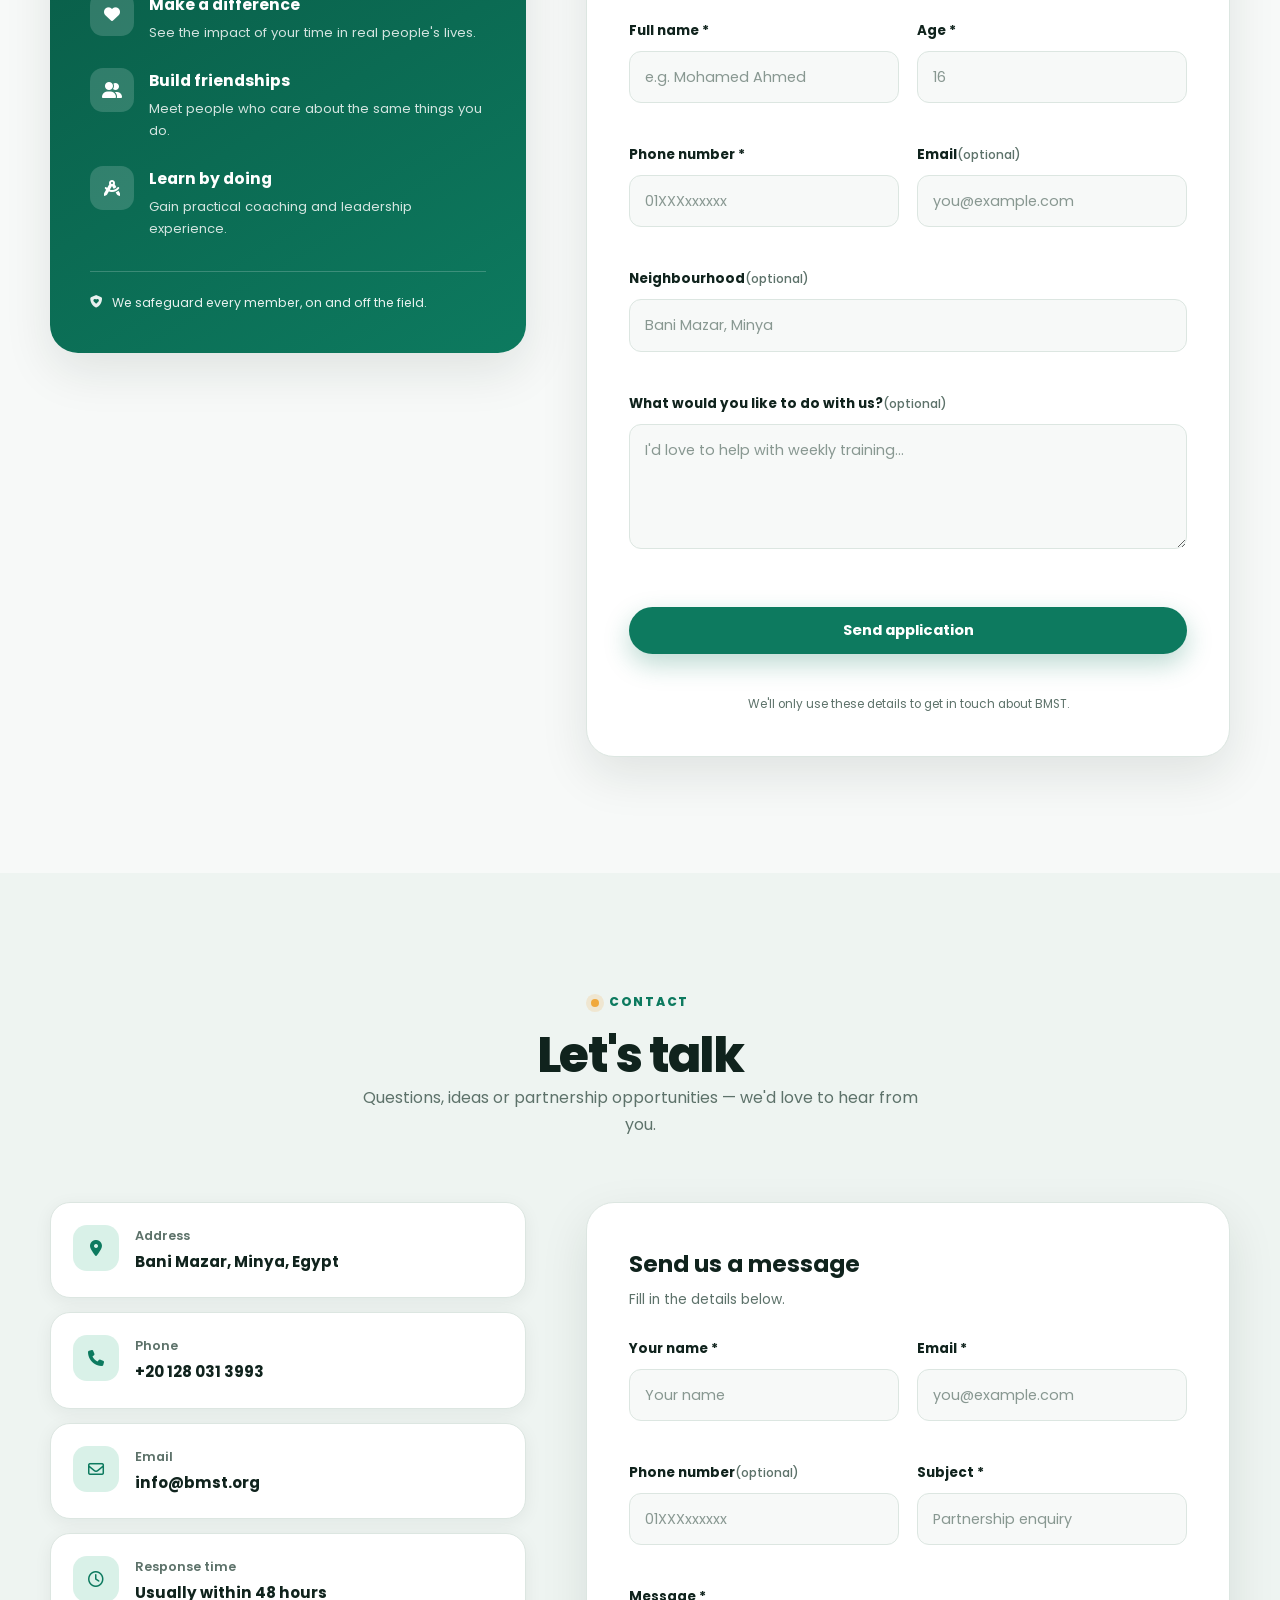
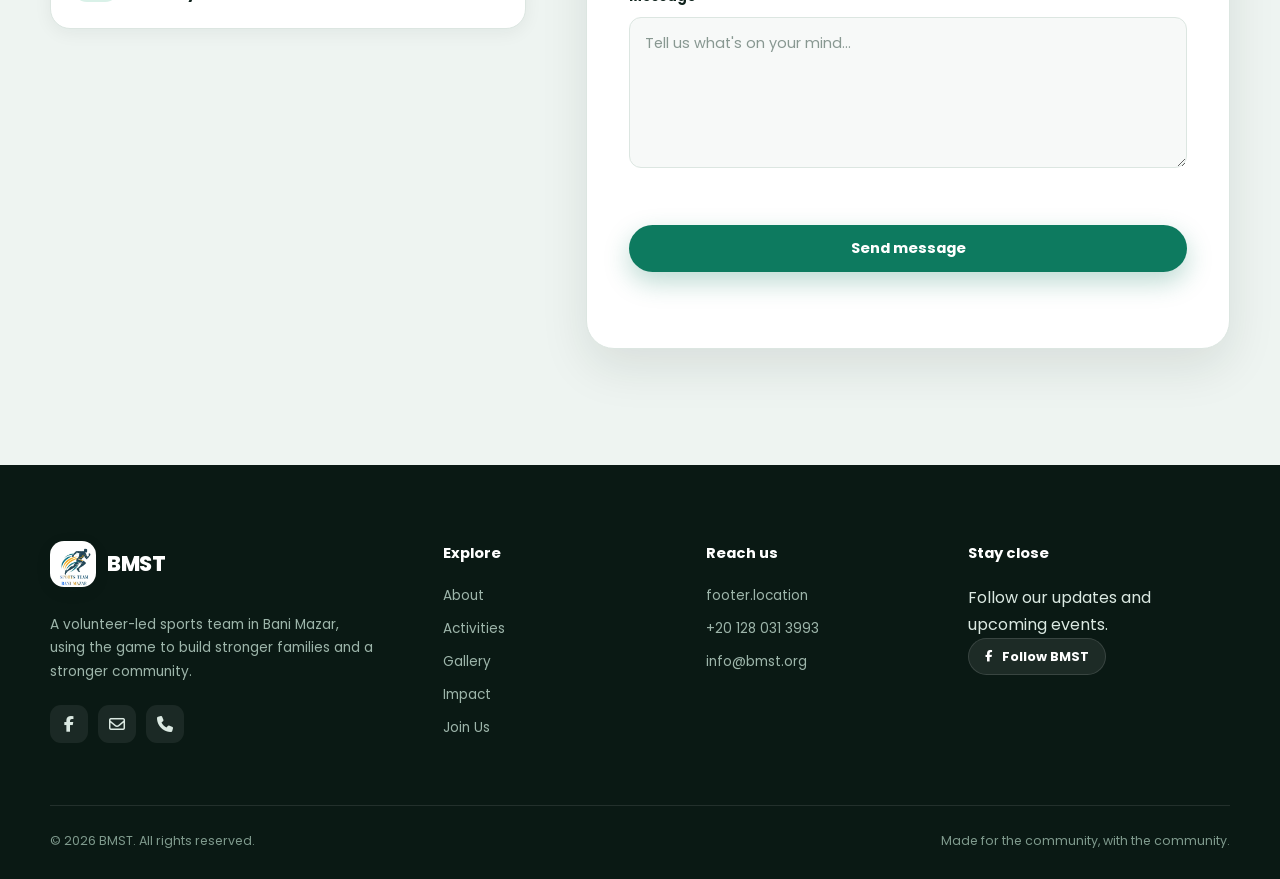
==== commit 96c357ab: "add PHP" ====
--- a/index.html
+++ b/index.html
@@ -1,930 +1,621 @@
 <!DOCTYPE html>
-<html lang="en">
-
+<html lang="en" dir="ltr" data-theme="light">
 <head>
-
     <meta charset="UTF-8">
     <meta name="viewport" content="width=device-width, initial-scale=1.0">
-
-    <title>BMST | Sports Team</title>
-
-    <meta name="description" content="BMST Sports Team empowering children, youth, and families through sports and community service.">
-
-    <meta name="keywords" content="BMST, Sports Team, Community, Youth, Children, Sports Ministry">
-
+    <meta name="color-scheme" content="light dark">
+
+    <title data-i18n="meta.title">BMST | Sports That Build Community</title>
+    <meta name="description" data-i18n-attr="content:meta.description" content="BMST is a community sports team in Bani Mazar, Egypt, empowering children and youth through sport, service and leadership.">
+    <meta name="keywords" content="BMST, Bani Mazar, sports team, community, youth, Egypt, football, volunteer">
     <meta name="author" content="BMST">
-
-    <link rel="icon" type="image/png" href="images/BMST.jpeg">
+    <meta name="theme-color" content="#0d7a5f">
+
+    <link rel="icon" type="image/jpeg" href="images/BMST.jpeg">
     <link rel="preconnect" href="https://fonts.googleapis.com">
-
     <link rel="preconnect" href="https://fonts.gstatic.com" crossorigin>
-
-    <link href="https://fonts.googleapis.com/css2?family=Poppins:wght@300;400;500;600;700;800&display=swap" rel="stylesheet">
+    <link href="https://fonts.googleapis.com/css2?family=Cairo:wght@400;500;600;700;800&family=Poppins:wght@400;500;600;700;800&display=swap" rel="stylesheet">
     <link rel="stylesheet" href="https://cdnjs.cloudflare.com/ajax/libs/font-awesome/6.7.2/css/all.min.css">
-
     <link rel="stylesheet" href="style.css">
 
+    <script>
+        /* Apply saved theme/language before paint to avoid a flash of the wrong theme. */
+        (function () {
+            document.documentElement.classList.add('js');
+            try {
+                var savedTheme = localStorage.getItem('bmst-theme');
+                var prefersDark = window.matchMedia && window.matchMedia('(prefers-color-scheme: dark)').matches;
+                if (savedTheme === 'dark' || (!savedTheme && prefersDark)) {
+                    document.documentElement.dataset.theme = 'dark';
+                }
+                if (localStorage.getItem('bmst-lang') === 'ar') {
+                    document.documentElement.lang = 'ar';
+                    document.documentElement.dir = 'rtl';
+                }
+            } catch (e) { /* Storage can be unavailable in private mode. */ }
+        })();
+    </script>
 </head>
 
 <body>
-
-    <!-- ========================= -->
-    <!-- Dark Mode Toggle Button -->
-    <!-- ========================= -->
-
-    <button id="dark-toggle" class="dark-toggle">
-        🌙
+    <a class="skip-link" href="#main" data-i18n="common.skip">Skip to content</a>
+
+    <!-- Header -->
+    <header class="site-header" id="site-header">
+        <nav class="navbar container" aria-label="Primary">
+            <a class="brand" href="#home">
+                <img src="images/BMST.jpeg" alt="" width="46" height="46">
+                <span class="brand-name">BMST</span>
+                <span class="brand-sub" data-i18n="brand.sub">Bani Mazar</span>
+            </a>
+
+            <ul class="nav-links" id="nav-links">
+                <li><a href="#home" data-i18n="nav.home">Home</a></li>
+                <li><a href="#about" data-i18n="nav.about">About</a></li>
+                <li><a href="#mission" data-i18n="nav.mission">Mission</a></li>
+                <li><a href="#activities" data-i18n="nav.activities">Activities</a></li>
+                <li><a href="#gallery" data-i18n="nav.gallery">Gallery</a></li>
+                <li><a href="#impact" data-i18n="nav.impact">Impact</a></li>
+                <li><a href="#donate" data-i18n="nav.donate">Support</a></li>
+                <li><a href="#join" data-i18n="nav.join">Join Us</a></li>
+                <li><a href="#contact" data-i18n="nav.contact">Contact</a></li>
+            </ul>
+
+            <div class="header-actions">
+                <div class="lang-switch" role="group" data-i18n-aria-label="common.language">
+                    <button type="button" class="lang-btn is-active" data-lang="en" aria-pressed="true" aria-label="EN — English">EN</button>
+                    <span class="lang-divider" aria-hidden="true">/</span>
+                    <button type="button" class="lang-btn" data-lang="ar" aria-pressed="false" aria-label="عربي — العربية">عربي</button>
+                </div>
+
+                <button type="button" class="icon-btn" id="theme-toggle" data-i18n-aria-label="common.theme" data-i18n-title="common.theme" title="Toggle theme">
+                    <i class="fa-regular fa-moon" aria-hidden="true"></i>
+                </button>
+
+                <button type="button" class="icon-btn menu-btn" id="menu-btn" aria-expanded="false" aria-controls="nav-links" data-i18n-aria-label="common.menu" data-i18n-title="common.menu" title="Open menu">
+                    <i class="fa-solid fa-bars" aria-hidden="true"></i>
+                </button>
+            </div>
+        </nav>
+    </header>
+
+    <main id="main">
+        <!-- Hero -->
+        <section class="hero" id="home">
+            <div class="container hero-grid">
+                <div class="hero-copy reveal">
+                    <p class="eyebrow"><span class="eyebrow-dot"></span><span data-i18n="hero.eyebrow">Bani Mazar, Egypt · Since 2016</span></p>
+                    <h1>
+                        <span data-i18n="hero.title1">Sport that builds</span>
+                        <span class="gradient-text" data-i18n="hero.title2">stronger communities</span>
+                    </h1>
+                    <p class="hero-lead" data-i18n="hero.lead">We bring children, youth and families together through football, service and leadership — on and off the pitch.</p>
+
+                    <div class="hero-actions">
+                        <a class="btn btn-primary" href="#join">
+                            <span data-i18n="hero.join">Join the team</span>
+                            <i class="fa-solid fa-arrow-right" aria-hidden="true"></i>
+                        </a>
+                        <a class="btn btn-ghost" href="#donate" data-i18n="hero.support">Support our mission</a>
+                    </div>
+
+                    <div class="hero-proof">
+                        <div class="avatar-stack" aria-hidden="true">
+                            <span>M</span><span>B</span><span>S</span><span>T</span>
+                        </div>
+                        <p data-i18n="hero.proof">Trusted by families across Bani Mazar</p>
+                    </div>
+                </div>
+
+                <div class="hero-visual reveal">
+                    <div class="hero-image-wrap">
+                        <img src="images/team.jpeg" alt="BMST players training together" data-i18n-alt="hero.imageAlt" width="620" height="720" fetchpriority="high">
+                        <div class="hero-image-shade" aria-hidden="true"></div>
+                        <div class="floating-stat">
+                            <span class="floating-stat-icon"><i class="fa-solid fa-users" aria-hidden="true"></i></span>
+                            <span>
+                                <strong>20+</strong>
+                                <small data-i18n="hero.stat">Active members</small>
+                            </span>
+                        </div>
+                        <div class="hero-year"><i class="fa-solid fa-heart" aria-hidden="true"></i><span data-i18n="hero.year">Made with heart</span></div>
+                    </div>
+                </div>
+            </div>
+        </section>
+
+        <!-- About -->
+        <section class="section about" id="about">
+            <div class="container about-grid">
+                <div class="about-media reveal">
+                    <div class="about-image-frame">
+                        <img src="images/BMST.jpeg" alt="BMST community sports team" data-i18n-alt="about.imageAlt" width="560" height="620" loading="lazy">
+                    </div>
+                    <div class="about-badge">
+                        <i class="fa-solid fa-trophy" aria-hidden="true"></i>
+                        <div>
+                            <strong data-i18n="about.badgeTitle">10 years</strong>
+                            <span data-i18n="about.badgeText">of showing up</span>
+                        </div>
+                    </div>
+                </div>
+
+                <div class="about-copy reveal">
+                    <p class="eyebrow"><span class="eyebrow-dot"></span><span data-i18n="about.eyebrow">Who we are</span></p>
+                    <h2 class="section-heading" data-i18n="about.title">More than a team. A community.</h2>
+                    <p class="section-intro" data-i18n="about.intro">BMST is a volunteer-led sports team in Bani Mazar. We use the game we love to create opportunities for young people and their families.</p>
+
+                    <ul class="feature-list">
+                        <li><span class="check"><i class="fa-solid fa-check" aria-hidden="true"></i></span><span data-i18n="about.f1">A safe place to play and belong</span></li>
+                        <li><span class="check"><i class="fa-solid fa-check" aria-hidden="true"></i></span><span data-i18n="about.f2">Coaching built on respect and discipline</span></li>
+                        <li><span class="check"><i class="fa-solid fa-check" aria-hidden="true"></i></span><span data-i18n="about.f3">Real service projects in our neighbourhood</span></li>
+                        <li><span class="check"><i class="fa-solid fa-check" aria-hidden="true"></i></span><span data-i18n="about.f4">A path from player to leader</span></li>
+                    </ul>
+
+                    <a class="text-link" href="#join">
+                        <span data-i18n="about.cta">Become a member</span>
+                        <i class="fa-solid fa-arrow-right" aria-hidden="true"></i>
+                    </a>
+                </div>
+            </div>
+        </section>
+
+        <!-- Mission -->
+        <section class="section section-tint" id="mission">
+            <div class="container">
+                <div class="section-head center reveal">
+                    <p class="eyebrow"><span class="eyebrow-dot"></span><span data-i18n="mission.eyebrow">Our mission</span></p>
+                    <h2 class="section-heading" data-i18n="mission.title">Three commitments, one team</h2>
+                    <p class="section-intro" data-i18n="mission.intro">Everything we do is designed to help people grow together.</p>
+                </div>
+
+                <div class="card-grid three">
+                    <article class="value-card reveal">
+                        <span class="icon-tile"><i class="fa-solid fa-futbol" aria-hidden="true"></i></span>
+                        <h3 data-i18n="mission.p1Title">Play with purpose</h3>
+                        <p data-i18n="mission.p1Text">Regular sessions build fitness, focus and the confidence to try something new.</p>
+                        <span class="card-index">01</span>
+                    </article>
+                    <article class="value-card reveal">
+                        <span class="icon-tile"><i class="fa-solid fa-hand-holding-heart" aria-hidden="true"></i></span>
+                        <h3 data-i18n="mission.p2Title">Serve with heart</h3>
+                        <p data-i18n="mission.p2Text">We show up for our neighbours with practical help, visits and community days.</p>
+                        <span class="card-index">02</span>
+                    </article>
+                    <article class="value-card reveal">
+                        <span class="icon-tile"><i class="fa-solid fa-users-rays" aria-hidden="true"></i></span>
+                        <h3 data-i18n="mission.p3Title">Grow together</h3>
+                        <p data-i18n="mission.p3Text">Older players mentor younger ones, turning teamwork into everyday leadership.</p>
+                        <span class="card-index">03</span>
+                    </article>
+                </div>
+            </div>
+        </section>
+
+        <!-- Activities -->
+        <section class="section" id="activities">
+            <div class="container">
+                <div class="section-head split reveal">
+                    <div>
+                        <p class="eyebrow"><span class="eyebrow-dot"></span><span data-i18n="activities.eyebrow">What we do</span></p>
+                        <h2 class="section-heading" data-i18n="activities.title">Always something happening</h2>
+                    </div>
+                    <p class="section-intro" data-i18n="activities.intro">From weekly training to family festivals, there is a place for every age and ability.</p>
+                </div>
+
+                <div class="card-grid activity-grid">
+                    <article class="activity-card reveal">
+                        <span class="activity-icon"><i class="fa-solid fa-futbol" aria-hidden="true"></i></span>
+                        <h3 data-i18n="activities.a1Title">Weekly training</h3>
+                        <p data-i18n="activities.a1Text">Structured sessions that develop skill, fitness and teamwork.</p>
+                        <span class="activity-meta" data-i18n="activities.a1Meta">Every week</span>
+                    </article>
+                    <article class="activity-card reveal">
+                        <span class="activity-icon"><i class="fa-solid fa-campground" aria-hidden="true"></i></span>
+                        <h3 data-i18n="activities.a2Title">Summer camps</h3>
+                        <p data-i18n="activities.a2Text">Active, memorable camps filled with games and learning.</p>
+                        <span class="activity-meta" data-i18n="activities.a2Meta">Seasonal</span>
+                    </article>
+                    <article class="activity-card reveal">
+                        <span class="activity-icon"><i class="fa-solid fa-handshake-angle" aria-hidden="true"></i></span>
+                        <h3 data-i18n="activities.a3Title">Community service</h3>
+                        <p data-i18n="activities.a3Text">Volunteer days that put our values into action.</p>
+                        <span class="activity-meta" data-i18n="activities.a3Meta">Monthly</span>
+                    </article>
+                    <article class="activity-card reveal">
+                        <span class="activity-icon"><i class="fa-solid fa-medal" aria-hidden="true"></i></span>
+                        <h3 data-i18n="activities.a4Title">Tournaments</h3>
+                        <p data-i18n="activities.a4Text">Friendly competitions that teach winning and losing with grace.</p>
+                        <span class="activity-meta" data-i18n="activities.a4Meta">Throughout the year</span>
+                    </article>
+                    <article class="activity-card reveal">
+                        <span class="activity-icon"><i class="fa-solid fa-family" aria-hidden="true"></i></span>
+                        <h3 data-i18n="activities.a5Title">Family days</h3>
+                        <p data-i18n="activities.a5Text">Events that bring parents, siblings and friends onto the field.</p>
+                        <span class="activity-meta" data-i18n="activities.a5Meta">Every season</span>
+                    </article>
+                    <article class="activity-card reveal">
+                        <span class="activity-icon"><i class="fa-solid fa-compass" aria-hidden="true"></i></span>
+                        <h3 data-i18n="activities.a6Title">Leadership lab</h3>
+                        <p data-i18n="activities.a6Text">Older members learn to coach, organise and mentor.</p>
+                        <span class="activity-meta" data-i18n="activities.a6Meta">For teens &amp; adults</span>
+                    </article>
+                </div>
+            </div>
+        </section>
+
+        <!-- Gallery -->
+        <section class="section section-tint" id="gallery">
+            <div class="container">
+                <div class="section-head split reveal">
+                    <div>
+                        <p class="eyebrow"><span class="eyebrow-dot"></span><span data-i18n="gallery.eyebrow">Gallery</span></p>
+                        <h2 class="section-heading" data-i18n="gallery.title">Moments worth keeping</h2>
+                    </div>
+                    <p class="section-intro" data-i18n="gallery.intro">A small window into the energy and joy of BMST.</p>
+                </div>
+
+                <div class="slider" id="slider" tabindex="0" role="region" aria-roledescription="carousel" data-i18n-aria-label="gallery.carousel">
+                    <div class="slider-viewport">
+                        <div class="slider-track" id="slider-track">
+                            <div class="slide" role="group" aria-roledescription="slide" aria-label="1 / 3">
+                                <img src="images/team.jpeg" alt="Players during a training session" data-i18n-alt="gallery.s1Alt" loading="lazy">
+                                <div class="slide-caption">
+                                    <span class="slide-tag" data-i18n="gallery.s1Tag">On the pitch</span>
+                                    <h3 data-i18n="gallery.s1Title">Training with purpose</h3>
+                                </div>
+                            </div>
+                            <div class="slide" role="group" aria-roledescription="slide" aria-label="2 / 3">
+                                <img src="images/BMST.jpeg" alt="BMST team members together" data-i18n-alt="gallery.s2Alt" loading="lazy">
+                                <div class="slide-caption">
+                                    <span class="slide-tag" data-i18n="gallery.s2Tag">Off the pitch</span>
+                                    <h3 data-i18n="gallery.s2Title">A team off the field</h3>
+                                </div>
+                            </div>
+                            <div class="slide slide-placeholder" role="group" aria-roledescription="slide" aria-label="3 / 3">
+                                <div class="placeholder-art" aria-hidden="true">
+                                    <i class="fa-solid fa-camera-retro"></i>
+                                    <span data-i18n="gallery.s3Art">BMST</span>
+                                </div>
+                                <div class="slide-caption">
+                                    <span class="slide-tag" data-i18n="gallery.s3Tag">Coming soon</span>
+                                    <h3 data-i18n="gallery.s3Title">More stories to share</h3>
+                                </div>
+                            </div>
+                        </div>
+                    </div>
+
+                    <button type="button" class="slider-btn prev" id="slider-prev" data-i18n-aria-label="common.previous" data-i18n-title="common.previous" title="Previous slide">
+                        <i class="fa-solid fa-arrow-left" aria-hidden="true"></i>
+                    </button>
+                    <button type="button" class="slider-btn next" id="slider-next" data-i18n-aria-label="common.next" data-i18n-title="common.next" title="Next slide">
+                        <i class="fa-solid fa-arrow-right" aria-hidden="true"></i>
+                    </button>
+
+                    <div class="slider-footer">
+                        <div class="slider-dots" id="slider-dots" role="tablist" data-i18n-aria-label="gallery.dots"></div>
+                        <p class="slider-count"><strong id="slider-current">01</strong> <span>/</span> <span id="slider-total">03</span></p>
+                    </div>
+                    <p class="sr-only" id="slider-live" aria-live="polite"></p>
+                </div>
+            </div>
+        </section>
+
+        <!-- Impact -->
+        <section class="section" id="impact">
+            <div class="container">
+                <div class="section-head center reveal">
+                    <p class="eyebrow"><span class="eyebrow-dot"></span><span data-i18n="impact.eyebrow">Our impact</span></p>
+                    <h2 class="section-heading" data-i18n="impact.title">Small team. Real change.</h2>
+                    <p class="section-intro" data-i18n="impact.intro">Numbers tell part of the story. The rest is in the people we meet.</p>
+                </div>
+
+                <div class="stats-grid">
+                    <article class="stat-card reveal">
+                        <span class="stat-icon"><i class="fa-solid fa-users" aria-hidden="true"></i></span>
+                        <strong class="counter" data-target="20">0</strong>
+                        <span data-i18n="impact.s1">Active members</span>
+                    </article>
+                    <article class="stat-card reveal">
+                        <span class="stat-icon"><i class="fa-solid fa-calendar-check" aria-hidden="true"></i></span>
+                        <strong class="counter" data-target="35">0</strong>
+                        <span data-i18n="impact.s2">Events organised</span>
+                    </article>
+                    <article class="stat-card reveal">
+                        <span class="stat-icon"><i class="fa-solid fa-child-reaching" aria-hidden="true"></i></span>
+                        <strong class="counter" data-target="800">0</strong>
+                        <span data-i18n="impact.s3">Children &amp; youth served</span>
+                    </article>
+                    <article class="stat-card reveal">
+                        <span class="stat-icon"><i class="fa-solid fa-heart-pulse" aria-hidden="true"></i></span>
+                        <strong class="counter" data-target="10">0</strong>
+                        <span data-i18n="impact.s4">Years of service</span>
+                    </article>
+                </div>
+            </div>
+        </section>
+
+        <!-- Support / Donate -->
+        <section class="section section-tint" id="donate">
+            <div class="container">
+                <div class="section-head center reveal">
+                    <p class="eyebrow"><span class="eyebrow-dot"></span><span data-i18n="donate.eyebrow">Support us</span></p>
+                    <h2 class="section-heading" data-i18n="donate.title">Help keep the game open to everyone</h2>
+                    <p class="section-intro" data-i18n="donate.intro">Every contribution goes towards equipment, sessions and activities for families in Bani Mazar.</p>
+                </div>
+
+                <div class="donate-panel reveal">
+                    <div class="donate-copy">
+                        <span class="icon-tile large"><i class="fa-solid fa-hand-holding-dollar" aria-hidden="true"></i></span>
+                        <h3 data-i18n="donate.blockTitle">Where your support goes</h3>
+                        <ul class="donate-list">
+                            <li><i class="fa-solid fa-check" aria-hidden="true"></i><span data-i18n="donate.d1">Footballs, kits and safe equipment</span></li>
+                            <li><i class="fa-solid fa-check" aria-hidden="true"></i><span data-i18n="donate.d2">Free places for children who need them</span></li>
+                            <li><i class="fa-solid fa-check" aria-hidden="true"></i><span data-i18n="donate.d3">Community days and family events</span></li>
+                        </ul>
+                        <p class="donate-note" data-i18n="donate.note">BMST is volunteer-run. Your support is handled with care and transparency.</p>
+                    </div>
+
+                    <div class="donate-methods">
+                        <article class="method-card">
+                            <span class="method-icon"><i class="fa-solid fa-mobile-screen-button" aria-hidden="true"></i></span>
+                            <div class="method-text">
+                                <span class="method-label" data-i18n="donate.instapay">Instapay</span>
+                                <code>BMST@instapay</code>
+                            </div>
+                            <button type="button" class="copy-btn" data-copy="BMST@instapay" data-i18n-aria-label="donate.copyInstapay" data-i18n-title="donate.copyInstapay" title="Copy Instapay address">
+                                <i class="fa-regular fa-copy" aria-hidden="true"></i>
+                            </button>
+                        </article>
+
+                        <article class="method-card">
+                            <span class="method-icon"><i class="fa-solid fa-wallet" aria-hidden="true"></i></span>
+                            <div class="method-text">
+                                <span class="method-label" data-i18n="donate.vodafone">Vodafone Cash</span>
+                                <code>+20 128 031 3993</code>
+                            </div>
+                            <button type="button" class="copy-btn" data-copy="+201280313993" data-i18n-aria-label="donate.copyPhone" data-i18n-title="donate.copyPhone" title="Copy phone number">
+                                <i class="fa-regular fa-copy" aria-hidden="true"></i>
+                            </button>
+                        </article>
+
+                        <article class="method-card">
+                            <span class="method-icon"><i class="fa-solid fa-building-columns" aria-hidden="true"></i></span>
+                            <div class="method-text">
+                                <span class="method-label" data-i18n="donate.bank">Bank transfer</span>
+                                <code data-i18n="donate.bankSoon">Coming soon</code>
+                            </div>
+                            <span class="method-pill" data-i18n="donate.soon">Soon</span>
+                        </article>
+
+                        <div class="qr-card">
+                            <img src="images/QR.png" alt="Payment QR code" data-i18n-alt="donate.qrAlt" loading="lazy" width="180" height="180">
+                            <p data-i18n="donate.qrText">Scan to support BMST</p>
+                        </div>
+                    </div>
+                </div>
+            </div>
+        </section>
+
+        <!-- Join -->
+        <section class="section" id="join">
+            <div class="container">
+                <div class="section-head center reveal">
+                    <p class="eyebrow"><span class="eyebrow-dot"></span><span data-i18n="join.eyebrow">Join BMST</span></p>
+                    <h2 class="section-heading" data-i18n="join.title">Find your place on the team</h2>
+                    <p class="section-intro" data-i18n="join.intro">Whether you want to play, coach or help out, there is room for you here.</p>
+                </div>
+
+                <div class="join-layout">
+                    <aside class="join-aside reveal">
+                        <h3 data-i18n="join.why">Why join us?</h3>
+                        <div class="join-point"><span><i class="fa-solid fa-heart" aria-hidden="true"></i></span><div><h4 data-i18n="join.j1Title">Make a difference</h4><p data-i18n="join.j1Text">See the impact of your time in real people's lives.</p></div></div>
+                        <div class="join-point"><span><i class="fa-solid fa-user-group" aria-hidden="true"></i></span><div><h4 data-i18n="join.j2Title">Build friendships</h4><p data-i18n="join.j2Text">Meet people who care about the same things you do.</p></div></div>
+                        <div class="join-point"><span><i class="fa-solid fa-compass-drafting" aria-hidden="true"></i></span><div><h4 data-i18n="join.j3Title">Learn by doing</h4><p data-i18n="join.j3Text">Gain practical coaching and leadership experience.</p></div></div>
+                        <div class="join-aside-foot"><i class="fa-solid fa-shield-heart" aria-hidden="true"></i><span data-i18n="join.safety">We safeguard every member, on and off the field.</span></div>
+                    </aside>
+
+                    <form class="form-card reveal" id="join-form" novalidate>
+                        <div class="form-card-head">
+                            <h3 data-i18n="join.formTitle">Membership application</h3>
+                            <p data-i18n="join.formSub">Takes less than two minutes.</p>
+                        </div>
+
+                        <div class="form-row">
+                            <div class="field">
+                                <label for="join-name" data-i18n="join.name">Full name *</label>
+                                <input id="join-name" name="name" type="text" autocomplete="name" maxlength="80" required data-i18n-placeholder="join.namePh" placeholder="e.g. Mohamed Ahmed" aria-describedby="join-name-error">
+                                <p class="field-error" id="join-name-error" data-error-for="name" role="alert"></p>
+                            </div>
+                            <div class="field field-sm">
+                                <label for="join-age" data-i18n="join.age">Age *</label>
+                                <input id="join-age" name="age" type="number" min="10" max="100" inputmode="numeric" required data-i18n-placeholder="join.agePh" placeholder="16" aria-describedby="join-age-error">
+                                <p class="field-error" id="join-age-error" data-error-for="age" role="alert"></p>
+                            </div>
+                        </div>
+
+                        <div class="form-row">
+                            <div class="field">
+                                <label for="join-phone" data-i18n="join.phone">Phone number *</label>
+                                <input id="join-phone" name="phone" type="tel" autocomplete="tel" required data-i18n-placeholder="join.phonePh" placeholder="01XXXxxxxxx" aria-describedby="join-phone-error">
+                                <p class="field-error" id="join-phone-error" data-error-for="phone" role="alert"></p>
+                            </div>
+                            <div class="field">
+                                <label for="join-email" data-i18n="join.email">Email <span class="optional" data-i18n="common.optional">(optional)</span></label>
+                                <input id="join-email" name="email" type="email" autocomplete="email" maxlength="120" data-i18n-placeholder="join.emailPh" placeholder="you@example.com" aria-describedby="join-email-error">
+                                <p class="field-error" id="join-email-error" data-error-for="email" role="alert"></p>
+                            </div>
+                        </div>
+
+                        <div class="field">
+                            <label for="join-address" data-i18n="join.address">Neighbourhood <span class="optional" data-i18n="common.optional">(optional)</span></label>
+                            <input id="join-address" name="address" type="text" autocomplete="address-level2" maxlength="160" data-i18n-placeholder="join.addressPh" placeholder="Bani Mazar, Minya" aria-describedby="join-address-error">
+                            <p class="field-error" id="join-address-error" data-error-for="address" role="alert"></p>
+                        </div>
+
+                        <div class="field">
+                            <label for="join-reason" data-i18n="join.reason">What would you like to do with us? <span class="optional" data-i18n="common.optional">(optional)</span></label>
+                            <textarea id="join-reason" name="reason" rows="4" maxlength="1000" data-i18n-placeholder="join.reasonPh" placeholder="I'd love to help with weekly training..." aria-describedby="join-reason-error"></textarea>
+                            <p class="field-error" id="join-reason-error" data-error-for="reason" role="alert"></p>
+                        </div>
+
+                        <div class="honeypot" aria-hidden="true">
+                            <label for="join-website">Leave this empty</label>
+                            <input id="join-website" name="website" type="text" tabindex="-1" autocomplete="off">
+                        </div>
+
+                        <button class="btn btn-primary btn-block" type="submit">
+                            <span class="btn-label" data-i18n="join.submit">Send application</span>
+                            <span class="spinner" aria-hidden="true"></span>
+                        </button>
+                        <p class="form-status" id="join-status" role="status" aria-live="polite"></p>
+                        <p class="form-fineprint" data-i18n="join.fineprint">We'll only use these details to get in touch about BMST.</p>
+                    </form>
+                </div>
+            </div>
+        </section>
+
+        <!-- Contact -->
+        <section class="section section-tint" id="contact">
+            <div class="container">
+                <div class="section-head center reveal">
+                    <p class="eyebrow"><span class="eyebrow-dot"></span><span data-i18n="contact.eyebrow">Contact</span></p>
+                    <h2 class="section-heading" data-i18n="contact.title">Let's talk</h2>
+                    <p class="section-intro" data-i18n="contact.intro">Questions, ideas or partnership opportunities — we'd love to hear from you.</p>
+                </div>
+
+                <div class="contact-layout">
+                    <div class="contact-info reveal">
+                        <article class="contact-item">
+                            <span><i class="fa-solid fa-location-dot" aria-hidden="true"></i></span>
+                            <div><h3 data-i18n="contact.addressLabel">Address</h3><p data-i18n="contact.address">Bani Mazar, Minya, Egypt</p></div>
+                        </article>
+                        <article class="contact-item">
+                            <span><i class="fa-solid fa-phone" aria-hidden="true"></i></span>
+                            <div><h3 data-i18n="contact.phoneLabel">Phone</h3><a href="tel:+201280313993" dir="ltr">+20 128 031 3993</a></div>
+                        </article>
+                        <article class="contact-item">
+                            <span><i class="fa-regular fa-envelope" aria-hidden="true"></i></span>
+                            <div><h3 data-i18n="contact.emailLabel">Email</h3><a href="mailto:info@bmst.org" dir="ltr">info@bmst.org</a></div>
+                        </article>
+                        <article class="contact-item">
+                            <span><i class="fa-regular fa-clock" aria-hidden="true"></i></span>
+                            <div><h3 data-i18n="contact.hoursLabel">Response time</h3><p data-i18n="contact.hours">Usually within 48 hours</p></div>
+                        </article>
+                    </div>
+
+                    <form class="form-card reveal" id="contact-form" novalidate>
+                        <div class="form-card-head">
+                            <h3 data-i18n="contact.formTitle">Send us a message</h3>
+                            <p data-i18n="contact.formSub">Fill in the details below.</p>
+                        </div>
+
+                        <div class="form-row">
+                            <div class="field">
+                                <label for="contact-name" data-i18n="contact.name">Your name *</label>
+                                <input id="contact-name" name="name" type="text" autocomplete="name" maxlength="80" required data-i18n-placeholder="contact.namePh" placeholder="Your name" aria-describedby="contact-name-error">
+                                <p class="field-error" id="contact-name-error" data-error-for="name" role="alert"></p>
+                            </div>
+                            <div class="field">
+                                <label for="contact-email" data-i18n="contact.email">Email *</label>
+                                <input id="contact-email" name="email" type="email" autocomplete="email" maxlength="120" required data-i18n-placeholder="contact.emailPh" placeholder="you@example.com" aria-describedby="contact-email-error">
+                                <p class="field-error" id="contact-email-error" data-error-for="email" role="alert"></p>
+                            </div>
+                        </div>
+
+                        <div class="form-row">
+                            <div class="field">
+                                <label for="contact-phone" data-i18n="contact.phone">Phone number <span class="optional" data-i18n="common.optional">(optional)</span></label>
+                                <input id="contact-phone" name="phone" type="tel" autocomplete="tel" data-i18n-placeholder="contact.phonePh" placeholder="01XXXxxxxxx" aria-describedby="contact-phone-error">
+                                <p class="field-error" id="contact-phone-error" data-error-for="phone" role="alert"></p>
+                            </div>
+                            <div class="field">
+                                <label for="contact-subject" data-i18n="contact.subject">Subject *</label>
+                                <input id="contact-subject" name="subject" type="text" maxlength="120" required data-i18n-placeholder="contact.subjectPh" placeholder="Partnership enquiry" aria-describedby="contact-subject-error">
+                                <p class="field-error" id="contact-subject-error" data-error-for="subject" role="alert"></p>
+                            </div>
+                        </div>
+
+                        <div class="field">
+                            <label for="contact-message" data-i18n="contact.message">Message *</label>
+                            <textarea id="contact-message" name="message" rows="5" maxlength="2000" required data-i18n-placeholder="contact.messagePh" placeholder="Tell us what's on your mind..." aria-describedby="contact-message-error"></textarea>
+                            <p class="field-error" id="contact-message-error" data-error-for="message" role="alert"></p>
+                        </div>
+
+                        <div class="honeypot" aria-hidden="true">
+                            <label for="contact-website">Leave this empty</label>
+                            <input id="contact-website" name="website" type="text" tabindex="-1" autocomplete="off">
+                        </div>
+
+                        <button class="btn btn-primary btn-block" type="submit">
+                            <span class="btn-label" data-i18n="contact.submit">Send message</span>
+                            <span class="spinner" aria-hidden="true"></span>
+                        </button>
+                        <p class="form-status" id="contact-status" role="status" aria-live="polite"></p>
+                    </form>
+                </div>
+            </div>
+        </section>
+    </main>
+
+    <!-- Footer -->
+    <footer class="footer">
+        <div class="container footer-grid">
+            <div class="footer-brand">
+                <a class="brand brand-light" href="#home">
+                    <img src="images/BMST.jpeg" alt="" width="46" height="46" loading="lazy">
+                    <span class="brand-name">BMST</span>
+                </a>
+                <p data-i18n="footer.about">A volunteer-led sports team in Bani Mazar, using the game to build stronger families and a stronger community.</p>
+                <div class="footer-social">
+                    <a href="https://www.facebook.com/share/1R9eKZ8sLs/" target="_blank" rel="noopener noreferrer" data-i18n-aria-label="footer.facebook" data-i18n-title="footer.facebook" title="Facebook"><i class="fa-brands fa-facebook-f" aria-hidden="true"></i></a>
+                    <a href="mailto:info@bmst.org" data-i18n-aria-label="footer.email" data-i18n-title="footer.email" title="Email"><i class="fa-regular fa-envelope" aria-hidden="true"></i></a>
+                    <a href="tel:+201280313993" data-i18n-aria-label="footer.phone" data-i18n-title="footer.phone" title="Phone"><i class="fa-solid fa-phone" aria-hidden="true"></i></a>
+                </div>
+            </div>
+
+            <div>
+                <h3 data-i18n="footer.explore">Explore</h3>
+                <ul class="footer-links">
+                    <li><a href="#about" data-i18n="nav.about">About</a></li>
+                    <li><a href="#activities" data-i18n="nav.activities">Activities</a></li>
+                    <li><a href="#gallery" data-i18n="nav.gallery">Gallery</a></li>
+                    <li><a href="#impact" data-i18n="nav.impact">Impact</a></li>
+                    <li><a href="#join" data-i18n="nav.join">Join Us</a></li>
+                </ul>
+            </div>
+
+            <div>
+                <h3 data-i18n="footer.reach">Reach us</h3>
+                <ul class="footer-links">
+                    <li data-i18n="footer.location">Bani Mazar, Minya</li>
+                    <li><a href="tel:+201280313993" dir="ltr">+20 128 031 3993</a></li>
+                    <li><a href="mailto:info@bmst.org" dir="ltr">info@bmst.org</a></li>
+                </ul>
+            </div>
+
+            <div>
+                <h3 data-i18n="footer.newsletter">Stay close</h3>
+                <p data-i18n="footer.newsletterText">Follow our updates and upcoming events.</p>
+                <a class="btn btn-footer" href="https://www.facebook.com/share/1R9eKZ8sLs/" target="_blank" rel="noopener noreferrer">
+                    <i class="fa-brands fa-facebook-f" aria-hidden="true"></i>
+                    <span data-i18n="footer.follow">Follow BMST</span>
+                </a>
+            </div>
+        </div>
+
+        <div class="container footer-bottom">
+            <p>© <span id="year">2026</span> BMST. <span data-i18n="footer.rights">All rights reserved.</span></p>
+            <p data-i18n="footer.made">Made for the community, with the community.</p>
+        </div>
+    </footer>
+
+    <button type="button" class="to-top" id="to-top" data-i18n-aria-label="common.toTop" data-i18n-title="common.toTop" title="Back to top">
+        <i class="fa-solid fa-arrow-up" aria-hidden="true"></i>
     </button>
 
-    <!-- ========================= -->
-    <!-- Back To Top Button -->
-    <!-- ========================= -->
-
-    <button id="back-to-top" class="back-to-top">
-        ↑
-    </button>
-
-    <!-- ========================= -->
-    <!-- Header / Navbar -->
-    <!-- ========================= -->
-
-    <header>
-
-        <nav class="navbar">
-
-            <a href="#home" class="logo">
-
-                <img src="images/BMST.jpeg" alt="BMST Logo">
-
-                <span>BMST</span>
-
-            </a>
-
-            <button class="menu-btn" id="menu-btn">
-
-                ☰
-
-            </button>
-
-            <ul class="nav-links" id="nav-links">
-
-                <li><a href="#home">Home</a></li>
-
-                <li><a href="#about">About</a></li>
-
-                <li><a href="#mission">Mission</a></li>
-
-                <li><a href="#activities">Activities</a></li>
-
-                <li><a href="#gallery">Gallery</a></li>
-
-                <li><a href="#impact">Impact</a></li>
-
-                <li><a href="#donate">Donate</a></li>
-
-                <li><a href="#join-us">Join Us</a></li>
-
-                <li><a href="#contact">Contact</a></li>
-
-            </ul>
-
-        </nav>
-
-    </header>
-
-    <main>
-
-        <!-- ========================= -->
-        <!-- Hero Section -->
-        <!-- ========================= -->
-
-        <section id="home" class="hero">
-
-            <div class="hero-content">
-
-                <p class="hero-small-title">
-                    WE ARE BMST
-                </p>
-
-                <h1>
-
-                    Bani Mazar
-
-                    <span>Sports Team</span>
-
-                </h1>
-
-                <p class="hero-description">
-
-                    Empowering children, youth, and families through sports, teamwork, leadership, and community service.
-
-                </p>
-
-                <div class="hero-buttons">
-
-                    <a href="#join-us" class="btn primary-btn">
-
-                        Join Us
-
-                    </a>
-
-                    <a href="#donate" class="btn secondary-btn">
-
-                        Support Us
-
-                    </a>
-
-                </div>
-
-            </div>
-
-            <div class="hero-image">
-
-                <img src="images/team.jpeg" alt="BMST Team">
-
-                <div class="floating-card">
-
-                    <h3>20+</h3>
-
-                    <p>Active Members</p>
-
-                </div>
-
-            </div>
-
-        </section>
-
-        <!-- ========================= -->
-        <!-- About Section -->
-        <!-- ========================= -->
-
-        <section id="about" class="about">
-
-            <div class="container">
-
-                <div class="section-title">
-
-                    <p>WHO WE ARE</p>
-
-                    <h2>Our Story</h2>
-
-                </div>
-
-                <div class="about-content">
-
-                    <div class="about-image">
-
-                        <img src="images/BMST.jpeg" alt="About BMST">
-
-                    </div>
-
-                    <div class="about-text">
-                        <h3>Serving Through Sports</h3>
-
-                        <p>
-
-                            BMST is a sports team committed to creating a positive impact through sports, leadership, and community service.
-
-                        </p>
-
-                        <p>
-
-                            We believe that every activity is an opportunity to inspire, encourage, and build stronger relationships with children, youth, and families.
-
-                        </p>
-
-                        <ul class="about-features">
-
-                            <li>
-
-                                <span>✓</span> Leadership Development
-
-                            </li>
-
-                            <li>
-
-                                <span>✓</span> Teamwork & Respect
-
-                            </li>
-
-                            <li>
-
-                                <span>✓</span> Community Service
-
-                            </li>
-
-                            <li>
-
-                                <span>✓</span> Healthy Lifestyle
-
-                            </li>
-
-                        </ul>
-
-                        <a href="#join-us" class="btn primary-btn">
-
-                            Become A Member
-
-                        </a>
-
-                    </div>
-
-                </div>
-
-            </div>
-
-        </section>
-
-        <!-- ========================= -->
-        <!-- Mission Section -->
-        <!-- ========================= -->
-
-        <section id="mission" class="mission">
-
-            <div class="container">
-
-                <div class="section-title">
-
-                    <p>OUR MISSION</p>
-
-                    <h2>What We Believe In</h2>
-
-                </div>
-
-                <div class="mission-grid">
-
-                    <div class="mission-card">
-
-                        <i class="fa-solid fa-futbol"></i>
-
-                        <h3>Sports</h3>
-
-                        <p>
-
-                            Using sports to build confidence, discipline, teamwork, and healthy lifestyles.
-
-                        </p>
-
-                    </div>
-
-                    <div class="mission-card">
-
-                        <i class="fa-solid fa-handshake"></i>
-
-                        <h3>Service</h3>
-
-                        <p>
-
-                            Serving children, youth, and families through meaningful community activities.
-
-                        </p>
-
-                    </div>
-
-                    <div class="mission-card">
-
-                        <i class="fa-solid fa-users"></i>
-
-                        <h3>Community</h3>
-
-                        <p>
-
-                            Building relationships that encourage love, respect, and personal growth.
-
-                        </p>
-
-                    </div>
-
-                </div>
-
-            </div>
-
-        </section>
-
-        <!-- ========================= -->
-        <!-- Activities Section -->
-        <!-- ========================= -->
-
-        <section id="activities" class="activities">
-
-            <div class="container">
-
-                <div class="section-title">
-
-                    <p>OUR ACTIVITIES</p>
-
-                    <h2>What We Do</h2>
-
-                </div>
-
-                <div class="activities-grid">
-
-                    <div class="activity-card">
-
-                        <i class="fa-solid fa-futbol"></i>
-
-                        <h3>Weekly Training</h3>
-
-                        <p>
-                            Regular training sessions that develop teamwork, discipline, and physical fitness.
-                        </p>
-
-                        <div class="activity-arrow">
-
-                            <i class="fa-solid fa-arrow-right"></i>
-
-                        </div>
-
-                    </div>
-
-                    <div class="activity-card">
-
-                        <i class="fa-solid fa-campground"></i>
-
-                        <h3>Sports Camps</h3>
-
-                        <p>
-                            Seasonal camps filled with learning, teamwork, and exciting activities.
-                        </p>
-
-                        <div class="activity-arrow">
-
-                            <i class="fa-solid fa-arrow-right"></i>
-
-                        </div>
-
-                    </div>
-
-                    <div class="activity-card">
-
-                        <i class="fa-solid fa-handshake-angle"></i>
-
-                        <h3>Community Service</h3>
-
-                        <p>
-                            Serving our community through sports, volunteering, and outreach programs.
-                        </p>
-
-                        <div class="activity-arrow">
-
-                            <i class="fa-solid fa-arrow-right"></i>
-
-                        </div>
-
-                    </div>
-
-                    <div class="activity-card">
-
-                        <i class="fa-solid fa-calendar-check"></i>
-
-                        <h3>Events</h3>
-
-                        <p>
-                            Organizing sports festivals, tournaments, and family events.
-                        </p>
-
-                        <div class="activity-arrow">
-
-                            <i class="fa-solid fa-arrow-right"></i>
-
-                        </div>
-
-                    </div>
-
-                    <div class="activity-card">
-
-                        <i class="fa-solid fa-users"></i>
-
-                        <h3>Family Activities</h3>
-
-                        <p>
-                            Creating enjoyable experiences that bring families together.
-                        </p>
-
-                        <div class="activity-arrow">
-
-                            <i class="fa-solid fa-arrow-right"></i>
-
-                        </div>
-
-                    </div>
-
-                    <div class="activity-card">
-
-                        <i class="fa-solid fa-medal"></i>
-
-                        <h3>Leadership</h3>
-
-                        <p>
-                            Helping young people become responsible leaders in society.
-                        </p>
-
-                    </div>
-
-                </div>
-
-            </div>
-
-        </section>
-
-        <!-- ========================= -->
-        <!-- Gallery Section with Slider -->
-        <!-- ========================= -->
-
-        <section id="gallery" class="gallery">
-
-            <div class="container">
-
-                <div class="section-title">
-
-                    <p>OUR GALLERY</p>
-
-                    <h2>Moments That Inspire</h2>
-
-                </div>
-
-                <div class="slider-container">
-
-                    <div class="slider-wrapper" id="sliderWrapper">
-
-                        <div class="slide">
-                            <img src="images/gallery-1.jpg" alt="Training">
-                            <div class="slide-caption">Sports Training</div>
-                        </div>
-
-                        <div class="slide">
-                            <img src="images/gallery-2.jpg" alt="Camp">
-                            <div class="slide-caption">Summer Camp</div>
-                        </div>
-
-                        <div class="slide">
-                            <img src="images/gallery-3.jpg" alt="Community Service">
-                            <div class="slide-caption">Community Service</div>
-                        </div>
-
-                        <div class="slide">
-                            <img src="images/gallery-4.jpg" alt="Sports Day">
-                            <div class="slide-caption">Sports Day</div>
-                        </div>
-
-                        <div class="slide">
-                            <img src="images/gallery-5.jpg" alt="Children">
-                            <div class="slide-caption">Happy Children</div>
-                        </div>
-
-                        <div class="slide">
-                            <img src="images/gallery-6.jpg" alt="Team">
-                            <div class="slide-caption">BMST Team</div>
-                        </div>
-
-                    </div>
-
-                    <button class="slider-btn prev-btn" id="prevBtn">❮</button>
-                    <button class="slider-btn next-btn" id="nextBtn">❯</button>
-
-                    <div class="slider-dots" id="sliderDots"></div>
-
-                </div>
-
-            </div>
-
-        </section>
-
-        <!-- ========================= -->
-        <!-- Impact Section -->
-        <!-- ========================= -->
-
-        <section id="impact" class="impact">
-
-            <div class="container">
-
-                <div class="section-title">
-
-                    <p>OUR IMPACT</p>
-
-                    <h2>Making a Difference Together</h2>
-
-                </div>
-
-                <div class="impact-grid">
-
-                    <div class="impact-card">
-
-                        <i class="fa-solid fa-users"></i>
-
-                        <h3 class="counter" data-target="20">0</h3>
-
-                        <p>Active Members</p>
-
-                    </div>
-
-                    <div class="impact-card">
-
-                        <i class="fa-solid fa-calendar-check"></i>
-
-                        <h3 class="counter" data-target="35">0</h3>
-
-                        <p>Events Organized</p>
-
-                    </div>
-
-                    <div class="impact-card">
-
-                        <i class="fa-solid fa-child-reaching"></i>
-
-                        <h3 class="counter" data-target="800">0</h3>
-
-                        <p>Children & Youth Served</p>
-
-                    </div>
-
-                    <div class="impact-card">
-
-                        <i class="fa-solid fa-hand-holding-heart"></i>
-
-                        <h3 class="counter" data-target="10">0</h3>
-
-                        <p>Years of Service</p>
-
-                    </div>
-
-                </div>
-
-            </div>
-
-        </section>
-
-        <!-- ========================= -->
-        <!-- Donate Section -->
-        <!-- ========================= -->
-
-        <section id="donate" class="donate">
-
-            <div class="container">
-
-                <div class="section-title">
-
-                    <p>SUPPORT OUR MISSION</p>
-
-                    <h2>Every Contribution Makes a Difference</h2>
-
-                </div>
-
-                <div class="donate-container">
-
-                    <div class="donate-text">
-
-                        <h3>Help Us Continue Serving Our Community</h3>
-
-                        <p>
-
-                            Your donation helps us organize sports activities, provide equipment, support children and youth, and expand our community programs.
-
-                        </p>
-
-                        <a href="#" class="btn primary-btn">
-
-                            Donate Now
-
-                        </a>
-
-                    </div>
-
-                    <div class="donate-methods">
-
-                        <div class="donation-card">
-
-                            <i class="fa-solid fa-mobile-screen-button"></i>
-
-                            <h4>Instapay</h4>
-
-                            <p>BMST@instapay</p>
-
-                        </div>
-
-                        <div class="donation-card">
-
-                            <i class="fa-solid fa-wallet"></i>
-
-                            <h4>Vodafone Cash</h4>
-
-                            <p>010 XXX XXXX</p>
-
-                        </div>
-
-                        <div class="donation-card">
-
-                            <i class="fa-solid fa-building-columns"></i>
-
-                            <h4>Bank Account</h4>
-
-                            <p>Available Soon</p>
-
-                        </div>
-
-                        <div class="donation-card qr-card">
-
-                            <img src="images/QR.png" alt="QR Code">
-
-                        </div>
-
-                    </div>
-
-                </div>
-
-            </div>
-
-        </section>
-
-        <!-- ========================= -->
-        <!-- Join Us Section -->
-        <!-- ========================= -->
-
-        <section id="join-us" class="join">
-
-            <div class="container">
-
-                <div class="section-title">
-
-                    <p>JOIN BMST</p>
-
-                    <h2>Become Part Of Our Mission</h2>
-
-                </div>
-
-                <div class="join-container">
-
-                    <div class="join-info">
-
-                        <h3>Why Join BMST?</h3>
-
-                        <p>
-
-                            Be part of a team that serves children, youth, and families through sports, teamwork, and love.
-
-                        </p>
-
-                        <div class="join-feature">
-
-                            <i class="fa-solid fa-heart"></i>
-
-                            <div>
-
-                                <h4>Serve Your Community</h4>
-
-                                <p>Make a real impact in people's lives.</p>
-
-                            </div>
-
-                        </div>
-
-                        <div class="join-feature">
-
-                            <i class="fa-solid fa-users"></i>
-
-                            <div>
-
-                                <h4>Build Friendships</h4>
-
-                                <p>Meet passionate people who share your values.</p>
-
-                            </div>
-
-                        </div>
-
-                        <div class="join-feature">
-
-                            <i class="fa-solid fa-medal"></i>
-
-                            <div>
-
-                                <h4>Grow As A Leader</h4>
-
-                                <p>Develop leadership and teamwork skills.</p>
-
-                            </div>
-
-                        </div>
-
-                    </div>
-                    <div class="join-form">
-                        <form id="joinForm" method="POST" action="./join_handler.php">
-                            <div class="form-group">
-                                <label>Full Name</label>
-                                <input type="text" id="joinName" name="name" required>
-                            </div>
-
-                            <div class="form-group">
-                                <label>Age</label>
-                                <input type="number" id="joinAge" name="age" required>
-                            </div>
-
-                            <div class="form-group">
-                                <label>Phone Number</label>
-                                <input type="tel" id="joinPhone" name="phone" required>
-                            </div>
-
-                            <div class="form-group">
-                                <label>Email Address</label>
-                                <input type="email" id="joinEmail" name="email">
-                            </div>
-
-                            <div class="form-group">
-                                <label>Address</label>
-                                <input type="text" id="joinAddress" name="address">
-                            </div>
-
-                            <div class="form-group">
-                                <label>Why do you want to join?</label>
-                                <textarea id="joinMessage" name="reason" rows="5"></textarea>
-                            </div>
-
-                            <button type="submit" class="btn primary-btn">
-            Submit Application
-        </button>
-                        </form>
-
-                        <div id="joinSuccess" style="display:none; margin-top:20px; padding:20px; background:var(--primary-light); border-radius:12px; color:var(--primary-color); text-align:center; font-weight:600;">
-                            ✅ Your application has been submitted successfully!
-                        </div>
-                    </div>
-        </section>
-
-        <!-- ========================= -->
-        <!-- Contact Section -->
-        <!-- ========================= -->
-
-        <section id="contact" class="contact">
-
-            <div class="container">
-
-                <div class="section-title">
-
-                    <p>CONTACT US</p>
-
-                    <h2>Let's Connect</h2>
-
-                </div>
-
-                <div class="contact-wrapper">
-
-                    <div class="contact-info">
-
-                        <h3>Get In Touch</h3>
-
-                        <p>
-
-                            We'd love to hear from you. Whether you have a question, want to volunteer, or would like to support BMST, feel free to contact us.
-
-                        </p>
-
-                        <div class="contact-box">
-
-                            <i class="fa-solid fa-location-dot"></i>
-
-                            <div>
-
-                                <h4>Address</h4>
-
-                                <span>Bani Mazar, Minya, Egypt</span>
-
-                            </div>
-
-                        </div>
-
-                        <div class="contact-box">
-
-                            <i class="fa-solid fa-phone"></i>
-
-                            <div>
-
-                                <h4>Phone</h4>
-
-                                <span>+20 xxx xxx xxxx</span>
-
-                            </div>
-
-                        </div>
-
-
-
-        </section>
-
-    </main>
-
-    <!-- ========================= -->
-    <!-- Footer -->
-    <!-- ========================= -->
-
-    <footer class="footer">
-
-        <div class="container">
-
-            <div class="footer-grid">
-
-                <div class="footer-about">
-
-                    <a href="#home" class="logo">
-
-                        <img src="images/BMST.jpeg" alt="BMST">
-
-
-                    </a>
-
-                    <p>
-
-                        BMST is a sports team dedicated to serving children, youth, and families through sports, leadership, and community activities.
-
-                    </p>
-
-                </div>
-
-                <div>
-
-                    <h3>Quick Links</h3>
-
-                    <ul>
-
-                        <li><a href="#home">Home</a></li>
-
-                        <li><a href="#about">About</a></li>
-
-                        <li><a href="#activities">Activities</a></li>
-
-                        <li><a href="#gallery">Gallery</a></li>
-
-                        <li><a href="#join-us">Join Us</a></li>
-
-                    </ul>
-
-                </div>
-
-                <div>
-
-                    <h3>Contact</h3>
-
-                    <ul>
-
-                        <li>Bani Mazar - Minya</li>
-
-                        <li>+20 XXX XXX XXXX</li>
-
-                        <li>info@bmst.org</li>
-
-                    </ul>
-
-                </div>
-
-                <div>
-
-                    <h3>Follow Us</h3>
-
-                    <div class="social-icons">
-
-                        <a href="https://www.facebook.com/share/1R9eKZ8sLs/">
-                            <i class="fa-brands fa-facebook-f"></i>
-                        </a>
-
-                        <a href="#">
-                            <i class="fa-brands fa-instagram"></i>
-                        </a>
-
-                        <a href="#">
-                            <i class="fa-brands fa-youtube"></i>
-                        </a>
-
-                    </div>
-
-                </div>
-
-            </div>
-
-            <div class="footer-bottom">
-
-                <p>
-
-                    © 2026 BMST. All Rights Reserved.
-
-                </p>
-
-                <p>
-
-                    Designed & Developed by BMST
-
-                </p>
-
-            </div>
-
-        </div>
-
-    </footer>
-
-    <!-- ========================= -->
-    <!-- JavaScript -->
-    <!-- ========================= -->
+    <div class="toast" id="toast" role="status" aria-live="polite" aria-atomic="true"></div>
 
     <script src="script.js"></script>
-
 </body>
-
-</html>+</html>
--- a/style.css
+++ b/style.css
@@ -1,1480 +1,1780 @@
-/* ===========================
-   Variables
-=========================== */
+/* =========================================================
+   BMST — Product design system
+   ========================================================= */
 
 :root {
-    --primary-color: #198754;
-    --primary-dark: #146C43;
-    --primary-light: #D1FAE5;
-    --secondary-color: #F8FAFC;
-    --dark: #0F172A;
-    --gray: #64748B;
-    --white: #FFFFFF;
-    --border: #E2E8F0;
-    --shadow: 0 15px 40px rgba(0, 0, 0, .08);
-    --transition: .35s ease;
-    --radius: 18px;
-}
-
-
-/* ===========================
-   Reset
-=========================== */
-
-* {
+    --bg: #f7f9f8;
+    --surface: #ffffff;
+    --surface-2: #eef4f1;
+    --surface-3: #e3ece8;
+    --text: #10231d;
+    --muted: #5d726a;
+    --brand: #0d7a5f;
+    --brand-strong: #095c47;
+    --on-brand: #ffffff;
+    --brand-soft: #d9f1e8;
+    --accent: #f0a83c;
+    --danger: #c0392b;
+    --border: #dce6e1;
+    --shadow-sm: 0 4px 18px rgba(16, 35, 29, .06);
+    --shadow: 0 18px 48px rgba(16, 35, 29, .10);
+    --shadow-lg: 0 30px 80px rgba(16, 35, 29, .16);
+    --radius-sm: 12px;
+    --radius: 20px;
+    --radius-lg: 28px;
+    --header-h: 82px;
+    --ease: cubic-bezier(.22, 1, .36, 1);
+    --font-latin: "Poppins", "Segoe UI", system-ui, sans-serif;
+    --font-arabic: "Cairo", "Poppins", system-ui, sans-serif;
+}
+
+[data-theme="dark"] {
+    --bg: #0b1512;
+    --surface: #12221c;
+    --surface-2: #172b23;
+    --surface-3: #1d372d;
+    --text: #ecf5f0;
+    --muted: #9db8ac;
+    --brand: #45c79b;
+    --brand-strong: #6fe0b7;
+    --on-brand: #06231a;
+    --brand-soft: #173a2d;
+    --accent: #f5b95c;
+    --danger: #ff8a7a;
+    --border: #244236;
+    --shadow-sm: 0 4px 18px rgba(0, 0, 0, .22);
+    --shadow: 0 18px 48px rgba(0, 0, 0, .38);
+    --shadow-lg: 0 30px 80px rgba(0, 0, 0, .5);
+}
+
+*,
+*::before,
+*::after {
+    box-sizing: border-box;
+}
+
+html {
+    scroll-behavior: smooth;
+    scroll-padding-top: calc(var(--header-h) + 18px);
+}
+
+body {
+    margin: 0;
+    background: var(--bg);
+    color: var(--text);
+    font-family: var(--font-latin);
+    font-size: 16px;
+    line-height: 1.7;
+    overflow-x: hidden;
+    transition: background-color .3s ease, color .3s ease;
+}
+
+[dir="rtl"] body {
+    font-family: var(--font-arabic);
+}
+
+img {
+    display: block;
+    max-width: 100%;
+}
+
+a {
+    color: inherit;
+    text-decoration: none;
+}
+
+button,
+input,
+textarea {
+    font: inherit;
+}
+
+button {
+    cursor: pointer;
+}
+
+ul {
     margin: 0;
     padding: 0;
-    box-sizing: border-box;
-}
-
-html {
-    scroll-behavior: smooth;
-}
-
-body {
-    font-family: "Poppins", sans-serif;
-    background: #ffffff;
-    color: #111827;
-    line-height: 1.7;
-    overflow-x: hidden;
-}
-
-img {
-    width: 100%;
-    display: block;
-}
-
-a {
-    text-decoration: none;
-}
-
-ul {
     list-style: none;
 }
 
+h1, h2, h3, h4, p {
+    margin: 0;
+}
+
+:focus-visible {
+    outline: 3px solid var(--brand);
+    outline-offset: 3px;
+    border-radius: 6px;
+}
+
+::selection {
+    background: var(--brand);
+    color: var(--on-brand);
+}
+
+.sr-only {
+    position: absolute;
+    width: 1px;
+    height: 1px;
+    padding: 0;
+    margin: -1px;
+    overflow: hidden;
+    clip: rect(0, 0, 0, 0);
+    white-space: nowrap;
+    border: 0;
+}
+
+.skip-link {
+    position: fixed;
+    top: 10px;
+    inset-inline-start: 10px;
+    z-index: 2000;
+    padding: 10px 18px;
+    border-radius: 10px;
+    background: var(--brand);
+    color: var(--on-brand);
+    transform: translateY(-160%);
+    transition: transform .2s ease;
+}
+
+.skip-link:focus {
+    transform: translateY(0);
+}
+
 .container {
-    width: min(1200px, 90%);
-    margin: auto;
-}
-
-section {
-    padding: 100px 0;
-}
-
-
-/* ===========================
-   Buttons
-=========================== */
-
-.btn {
+    width: min(1180px, calc(100% - 48px));
+    margin-inline: auto;
+}
+
+.section {
+    padding-block: clamp(72px, 9vw, 120px);
+}
+
+.section-tint {
+    background: var(--surface-2);
+}
+
+/* ---------------------------------------------------------
+   Header
+   --------------------------------------------------------- */
+
+.site-header {
+    position: fixed;
+    inset-block-start: 0;
+    inset-inline: 0;
+    z-index: 1000;
+    background: color-mix(in srgb, var(--bg) 84%, transparent);
+    backdrop-filter: blur(18px);
+    -webkit-backdrop-filter: blur(18px);
+    border-block-end: 1px solid transparent;
+    transition: box-shadow .3s ease, border-color .3s ease;
+}
+
+.site-header.is-scrolled {
+    box-shadow: var(--shadow-sm);
+    border-block-end-color: var(--border);
+}
+
+.navbar {
+    min-height: var(--header-h);
+    display: flex;
+    align-items: center;
+    justify-content: space-between;
+    gap: 24px;
+}
+
+.brand {
     display: inline-flex;
     align-items: center;
-    justify-content: center;
-    padding: 15px 35px;
-    border-radius: 50px;
+    gap: 11px;
+    flex-shrink: 0;
+}
+
+.brand img {
+    width: 46px;
+    height: 46px;
+    border-radius: 14px;
+    object-fit: cover;
+    box-shadow: var(--shadow-sm);
+}
+
+.brand-name {
+    font-size: 1.32rem;
+    font-weight: 800;
+    letter-spacing: -.02em;
+    line-height: 1;
+}
+
+.brand-sub {
+    font-size: .72rem;
+    color: var(--muted);
+    border-inline-start: 1px solid var(--border);
+    padding-inline-start: 10px;
+    line-height: 1;
+}
+
+.nav-links {
+    display: flex;
+    align-items: center;
+    gap: clamp(12px, 1.7vw, 24px);
+}
+
+.nav-links a {
+    position: relative;
+    font-size: .86rem;
     font-weight: 600;
-    transition: var(--transition);
-    cursor: pointer;
-    border: none;
-}
-
-.primary-btn {
-    background: var(--primary-color);
-    color: #fff;
-}
-
-.primary-btn:hover {
-    background: var(--primary-dark);
-    transform: translateY(-4px);
-}
-
-.secondary-btn {
-    border: 2px solid var(--primary-color);
-    color: var(--primary-color);
-    background: transparent;
-}
-
-.secondary-btn:hover {
-    background: var(--primary-color);
-    color: #fff;
-}
-
-
-/* ===========================
-   Navbar
-=========================== */
-
-header {
-    position: fixed;
-    top: 0;
-    left: 0;
-    width: 100%;
-    background: rgba(255, 255, 255, .85);
-    backdrop-filter: blur(12px);
-    box-shadow: 0 5px 20px rgba(0, 0, 0, .05);
-    z-index: 1000;
-}
-
-.navbar {
-    width: min(1200px, 90%);
-    margin: auto;
-    height: 80px;
-    display: flex;
-    justify-content: space-between;
-    align-items: center;
-}
-
-.logo {
-    display: flex;
-    align-items: center;
-    gap: 12px;
-    color: var(--dark);
-    font-size: 1.4rem;
-    font-weight: 700;
-}
-
-.logo img {
-    width: 52px;
-    height: 52px;
-    border-radius: 50%;
-    object-fit: cover;
-}
-
-.nav-links {
-    display: flex;
-    align-items: center;
-    gap: 32px;
-}
-
-.nav-links a {
-    color: var(--dark);
-    font-size: .95rem;
-    font-weight: 600;
-    position: relative;
-    transition: var(--transition);
+    color: var(--muted);
+    white-space: nowrap;
+    transition: color .2s ease;
 }
 
 .nav-links a::after {
     content: "";
     position: absolute;
-    left: 0;
-    bottom: -6px;
-    width: 0;
+    inset-block-end: -7px;
+    inset-inline-start: 0;
+    width: 100%;
     height: 2px;
-    background: var(--primary-color);
-    transition: var(--transition);
-}
-
-.nav-links a:hover {
-    color: var(--primary-color);
-}
-
-.nav-links a:hover::after {
-    width: 100%;
+    border-radius: 2px;
+    background: var(--brand);
+    transform: scaleX(0);
+    transform-origin: inline-start;
+    transition: transform .25s var(--ease);
+}
+
+.nav-links a:hover,
+.nav-links a[aria-current="page"] {
+    color: var(--brand);
+}
+
+.nav-links a:hover::after,
+.nav-links a[aria-current="page"]::after {
+    transform: scaleX(1);
+}
+
+.header-actions {
+    display: flex;
+    align-items: center;
+    gap: 8px;
+}
+
+.lang-switch {
+    display: inline-flex;
+    align-items: center;
+    gap: 4px;
+    padding: 4px;
+    border: 1px solid var(--border);
+    border-radius: 999px;
+    background: var(--surface);
+}
+
+.lang-btn {
+    border: 0;
+    background: transparent;
+    color: var(--muted);
+    font-size: .74rem;
+    font-weight: 700;
+    padding: 5px 9px;
+    border-radius: 999px;
+    transition: background .2s ease, color .2s ease;
+}
+
+.lang-btn.is-active {
+    background: var(--brand);
+    color: var(--on-brand);
+}
+
+.lang-divider {
+    color: var(--border);
+    font-size: .7rem;
+}
+
+.icon-btn {
+    width: 38px;
+    height: 38px;
+    display: inline-grid;
+    place-items: center;
+    border: 1px solid var(--border);
+    border-radius: 12px;
+    background: var(--surface);
+    color: var(--text);
+    font-size: .95rem;
+    transition: background .2s ease, color .2s ease, transform .2s ease;
+}
+
+.icon-btn:hover {
+    background: var(--brand-soft);
+    color: var(--brand);
+    transform: translateY(-2px);
 }
 
 .menu-btn {
     display: none;
-    border: none;
-    background: none;
-    cursor: pointer;
-    font-size: 2rem;
-    color: var(--dark);
-}
-
-
-/* ===========================
-   Hero Section
-=========================== */
+}
+
+/* ---------------------------------------------------------
+   Buttons & shared elements
+   --------------------------------------------------------- */
+
+.btn {
+    display: inline-flex;
+    align-items: center;
+    justify-content: center;
+    gap: 10px;
+    padding: 14px 26px;
+    border: 1px solid transparent;
+    border-radius: 999px;
+    font-size: .92rem;
+    font-weight: 700;
+    line-height: 1.2;
+    transition: transform .25s var(--ease), background .25s ease, box-shadow .25s ease, color .25s ease;
+}
+
+.btn i {
+    font-size: .9em;
+    transition: transform .25s var(--ease);
+}
+
+.btn:hover i {
+    transform: translateX(4px);
+}
+
+[dir="rtl"] .btn:hover i {
+    transform: translateX(-4px);
+}
+
+.btn-primary {
+    background: var(--brand);
+    color: var(--on-brand);
+    box-shadow: 0 10px 26px color-mix(in srgb, var(--brand) 28%, transparent);
+}
+
+.btn-primary:hover {
+    background: var(--brand-strong);
+    color: var(--on-brand);
+    transform: translateY(-3px);
+    box-shadow: 0 16px 34px color-mix(in srgb, var(--brand) 34%, transparent);
+}
+
+.btn-ghost {
+    background: var(--surface);
+    color: var(--text);
+    border-color: var(--border);
+}
+
+.btn-ghost:hover {
+    border-color: var(--brand);
+    color: var(--brand);
+    transform: translateY(-3px);
+}
+
+.btn-block {
+    width: 100%;
+    margin-block-start: 8px;
+}
+
+.btn .spinner {
+    display: none;
+    width: 18px;
+    height: 18px;
+    border: 2px solid color-mix(in srgb, currentColor 40%, transparent);
+    border-top-color: currentColor;
+    border-radius: 50%;
+    animation: spin .7s linear infinite;
+}
+
+.btn.is-loading .spinner {
+    display: inline-block;
+}
+
+.btn.is-loading {
+    pointer-events: none;
+    opacity: .78;
+}
+
+@keyframes spin {
+    to { transform: rotate(360deg); }
+}
+
+.eyebrow {
+    display: inline-flex;
+    align-items: center;
+    gap: 10px;
+    color: var(--brand);
+    font-size: .76rem;
+    font-weight: 800;
+    letter-spacing: .14em;
+    text-transform: uppercase;
+}
+
+.eyebrow-dot {
+    width: 8px;
+    height: 8px;
+    border-radius: 50%;
+    background: var(--accent);
+    box-shadow: 0 0 0 5px color-mix(in srgb, var(--accent) 18%, transparent);
+}
+
+.section-heading {
+    font-size: clamp(2rem, 4.2vw, 3.05rem);
+    line-height: 1.16;
+    letter-spacing: -.035em;
+    font-weight: 800;
+}
+
+.section-intro {
+    color: var(--muted);
+    font-size: 1rem;
+    max-width: 58ch;
+}
+
+.section-head {
+    margin-block-end: clamp(40px, 5vw, 64px);
+}
+
+.section-head.center {
+    text-align: center;
+}
+
+.section-head.center .section-intro {
+    margin-inline: auto;
+}
+
+.section-head.center .eyebrow {
+    margin-block-end: 14px;
+}
+
+.section-head.split {
+    display: flex;
+    align-items: end;
+    justify-content: space-between;
+    gap: 40px;
+}
+
+.section-head.split .eyebrow {
+    margin-block-end: 12px;
+}
+
+.section-head.split .section-intro {
+    max-width: 38ch;
+}
+
+.text-link {
+    display: inline-flex;
+    align-items: center;
+    gap: 10px;
+    color: var(--brand);
+    font-weight: 700;
+    margin-block-start: 12px;
+}
+
+.text-link:hover i {
+    transform: translateX(5px);
+}
+
+[dir="rtl"] .text-link:hover i {
+    transform: translateX(-5px);
+}
+
+.text-link i {
+    transition: transform .25s var(--ease);
+}
+
+/* ---------------------------------------------------------
+   Reveal animation
+   --------------------------------------------------------- */
+
+.js .reveal {
+    opacity: 0;
+    transform: translateY(26px);
+    transition: opacity .7s var(--ease), transform .7s var(--ease);
+}
+
+.js .reveal.is-visible {
+    opacity: 1;
+    transform: none;
+}
+
+/* ---------------------------------------------------------
+   Hero
+   --------------------------------------------------------- */
 
 .hero {
     position: relative;
-    min-height: 100vh;
-    width: min(1200px, 90%);
-    margin: auto;
-    display: flex;
-    justify-content: space-between;
-    align-items: center;
-    gap: 70px;
-    padding-top: 120px;
-}
-
-.hero-content {
-    flex: 1;
-}
-
-.hero-small-title {
-    color: var(--primary-color);
-    font-size: .95rem;
-    font-weight: 700;
-    letter-spacing: 2px;
-    margin-bottom: 20px;
-}
-
-.hero h1 {
-    font-size: 4rem;
-    line-height: 1.2;
-    color: var(--dark);
-    margin-bottom: 25px;
-}
-
-.hero h1 span {
-    display: block;
-    color: var(--primary-color);
-}
-
-.hero-description {
-    font-size: 1.1rem;
-    color: var(--gray);
-    max-width: 550px;
-    margin-bottom: 40px;
-}
-
-.hero-buttons {
-    display: flex;
-    gap: 20px;
-}
-
-.hero-image {
-    flex: 1;
-    display: flex;
-    justify-content: center;
-    position: relative;
-}
-
-.hero-image img {
-    width: 100%;
-    max-width: 520px;
-    border-radius: 30px;
-    box-shadow: 0 30px 70px rgba(0, 0, 0, .15);
-    transition: .5s;
-}
-
-.hero-image img:hover {
-    transform: scale(1.03);
-}
-
-.hero-content {
-    animation: fadeLeft .8s ease;
-}
-
-.hero-image {
-    animation: fadeRight .8s ease;
-}
-
-@keyframes fadeLeft {
-    from {
-        opacity: 0;
-        transform: translateX(-60px);
-    }
-    to {
-        opacity: 1;
-        transform: translateX(0);
-    }
-}
-
-@keyframes fadeRight {
-    from {
-        opacity: 0;
-        transform: translateX(60px);
-    }
-    to {
-        opacity: 1;
-        transform: translateX(0);
-    }
+    padding-block: calc(var(--header-h) + 64px) clamp(72px, 9vw, 120px);
+    overflow: hidden;
 }
 
 .hero::before {
     content: "";
     position: absolute;
-    width: 500px;
-    height: 500px;
+    inset-block-start: -220px;
+    inset-inline-end: -180px;
+    width: 620px;
+    height: 620px;
     border-radius: 50%;
-    background: rgba(25, 135, 84, .08);
-    top: -150px;
-    right: -150px;
-    filter: blur(80px);
-    z-index: -1;
-}
-
-.hero::after {
+    background: radial-gradient(circle, color-mix(in srgb, var(--brand) 15%, transparent), transparent 68%);
+    pointer-events: none;
+}
+
+.hero-grid {
+    position: relative;
+    display: grid;
+    grid-template-columns: 1.05fr .95fr;
+    align-items: center;
+    gap: clamp(40px, 6vw, 90px);
+}
+
+.hero-copy .eyebrow {
+    margin-block-end: 22px;
+}
+
+.hero h1 {
+    font-size: clamp(2.7rem, 6.2vw, 4.7rem);
+    line-height: 1.06;
+    letter-spacing: -.045em;
+    font-weight: 800;
+    margin-block-end: 24px;
+}
+
+.hero h1 span {
+    display: block;
+}
+
+.gradient-text {
+    background: linear-gradient(100deg, var(--brand) 10%, var(--accent) 130%);
+    -webkit-background-clip: text;
+    background-clip: text;
+    color: transparent;
+}
+
+.hero-lead {
+    color: var(--muted);
+    font-size: clamp(1rem, 1.5vw, 1.12rem);
+    max-width: 52ch;
+    margin-block-end: 34px;
+}
+
+.hero-actions {
+    display: flex;
+    flex-wrap: wrap;
+    gap: 14px;
+}
+
+.hero-proof {
+    display: flex;
+    align-items: center;
+    gap: 14px;
+    margin-block-start: 38px;
+}
+
+.avatar-stack {
+    display: flex;
+}
+
+.avatar-stack span {
+    width: 34px;
+    height: 34px;
+    display: grid;
+    place-items: center;
+    border-radius: 50%;
+    border: 2px solid var(--bg);
+    margin-inline-start: -9px;
+    background: var(--brand-soft);
+    color: var(--brand-strong);
+    font-size: .7rem;
+    font-weight: 800;
+}
+
+.avatar-stack span:first-child {
+    margin-inline-start: 0;
+}
+
+.avatar-stack span:nth-child(2) { background: #fde9c8; color: #9a6114; }
+.avatar-stack span:nth-child(3) { background: #dbe8ff; color: #2c5aa0; }
+.avatar-stack span:nth-child(4) { background: #f7dfe6; color: #a13c5c; }
+
+.hero-proof p {
+    color: var(--muted);
+    font-size: .82rem;
+    font-weight: 500;
+}
+
+.hero-image-wrap {
+    position: relative;
+    border-radius: var(--radius-lg);
+    overflow: visible;
+}
+
+.hero-image-wrap > img {
+    width: 100%;
+    aspect-ratio: 4 / 4.6;
+    object-fit: cover;
+    border-radius: var(--radius-lg);
+    box-shadow: var(--shadow-lg);
+}
+
+.hero-image-shade {
+    position: absolute;
+    inset: 0;
+    border-radius: var(--radius-lg);
+    background: linear-gradient(180deg, transparent 55%, rgba(4, 24, 17, .42));
+    pointer-events: none;
+}
+
+.floating-stat {
+    position: absolute;
+    inset-block-end: 34px;
+    inset-inline-start: -30px;
+    display: flex;
+    align-items: center;
+    gap: 12px;
+    padding: 16px 20px;
+    border-radius: 18px;
+    background: var(--surface);
+    box-shadow: var(--shadow);
+    border: 1px solid var(--border);
+}
+
+.floating-stat-icon {
+    width: 44px;
+    height: 44px;
+    display: grid;
+    place-items: center;
+    border-radius: 13px;
+    background: var(--brand-soft);
+    color: var(--brand);
+    font-size: 1.05rem;
+}
+
+.floating-stat strong {
+    display: block;
+    font-size: 1.4rem;
+    line-height: 1.1;
+}
+
+.floating-stat small {
+    color: var(--muted);
+    font-size: .74rem;
+}
+
+.hero-year {
+    position: absolute;
+    inset-block-start: 24px;
+    inset-inline-end: 24px;
+    display: inline-flex;
+    align-items: center;
+    gap: 8px;
+    padding: 9px 14px;
+    border-radius: 999px;
+    background: rgba(255, 255, 255, .92);
+    color: #173b2e;
+    font-size: .74rem;
+    font-weight: 700;
+    backdrop-filter: blur(6px);
+}
+
+/* ---------------------------------------------------------
+   About
+   --------------------------------------------------------- */
+
+.about-grid {
+    display: grid;
+    grid-template-columns: .95fr 1.05fr;
+    align-items: center;
+    gap: clamp(44px, 7vw, 100px);
+}
+
+.about-media {
+    position: relative;
+    padding-inline-end: 26px;
+    padding-block-end: 26px;
+}
+
+.about-image-frame {
+    position: relative;
+    border-radius: var(--radius-lg);
+    overflow: hidden;
+    box-shadow: var(--shadow);
+}
+
+.about-image-frame::after {
     content: "";
     position: absolute;
-    width: 350px;
-    height: 350px;
+    inset: 0;
+    background: linear-gradient(160deg, transparent 50%, color-mix(in srgb, var(--brand) 35%, transparent));
+    pointer-events: none;
+}
+
+.about-image-frame img {
+    width: 100%;
+    aspect-ratio: 4 / 4.6;
+    object-fit: cover;
+}
+
+.about-media::before {
+    content: "";
+    position: absolute;
+    inset-block-start: 26px;
+    inset-inline-end: 0;
+    width: 72%;
+    height: 72%;
+    border: 2px solid color-mix(in srgb, var(--brand) 32%, transparent);
+    border-radius: var(--radius-lg);
+    z-index: -1;
+}
+
+.about-badge {
+    position: absolute;
+    inset-block-end: 54px;
+    inset-inline-end: 2px;
+    display: flex;
+    align-items: center;
+    gap: 12px;
+    padding: 14px 18px;
+    border-radius: 16px;
+    background: var(--brand);
+    color: var(--on-brand);
+    box-shadow: var(--shadow);
+}
+
+.about-badge i {
+    font-size: 1.3rem;
+}
+
+.about-badge strong,
+.about-badge span {
+    display: block;
+    line-height: 1.2;
+}
+
+.about-badge strong { font-size: .95rem; }
+.about-badge span { font-size: .72rem; color: inherit; opacity: 1; }
+
+.about-copy .eyebrow { margin-block-end: 14px; }
+.about-copy .section-heading { margin-block-end: 20px; }
+.about-copy .section-intro { margin-block-end: 24px; }
+
+.feature-list {
+    display: grid;
+    gap: 14px;
+    margin-block: 28px 22px;
+}
+
+.feature-list li {
+    display: flex;
+    align-items: flex-start;
+    gap: 13px;
+    font-weight: 600;
+    font-size: .93rem;
+}
+
+.check {
+    flex: 0 0 auto;
+    width: 26px;
+    height: 26px;
+    display: grid;
+    place-items: center;
     border-radius: 50%;
-    background: rgba(25, 135, 84, .06);
-    bottom: -100px;
-    left: -100px;
-    filter: blur(70px);
-    z-index: -1;
-}
-
-.floating-card {
+    background: var(--brand-soft);
+    color: var(--brand);
+    font-size: .68rem;
+    margin-block-start: 3px;
+}
+
+/* ---------------------------------------------------------
+   Cards: mission & activities
+   --------------------------------------------------------- */
+
+.card-grid {
+    display: grid;
+    gap: 24px;
+}
+
+.card-grid.three {
+    grid-template-columns: repeat(3, 1fr);
+}
+
+.value-card,
+.activity-card,
+.stat-card {
+    position: relative;
+    background: var(--surface);
+    border: 1px solid var(--border);
+    border-radius: var(--radius);
+    box-shadow: var(--shadow-sm);
+    transition: transform .35s var(--ease), box-shadow .35s ease, border-color .35s ease;
+}
+
+.value-card {
+    padding: 38px 32px 34px;
+    overflow: hidden;
+}
+
+.value-card:hover,
+.activity-card:hover,
+.stat-card:hover {
+    transform: translateY(-8px);
+    box-shadow: var(--shadow);
+    border-color: color-mix(in srgb, var(--brand) 35%, var(--border));
+}
+
+.icon-tile {
+    width: 58px;
+    height: 58px;
+    display: grid;
+    place-items: center;
+    border-radius: 17px;
+    background: var(--brand-soft);
+    color: var(--brand);
+    font-size: 1.4rem;
+    margin-block-end: 24px;
+}
+
+.icon-tile.large {
+    width: 66px;
+    height: 66px;
+    font-size: 1.6rem;
+}
+
+.value-card h3,
+.activity-card h3 {
+    font-size: 1.18rem;
+    font-weight: 800;
+    margin-block-end: 10px;
+}
+
+.value-card p,
+.activity-card p {
+    color: var(--muted);
+    font-size: .9rem;
+}
+
+.card-index {
     position: absolute;
-    bottom: 40px;
-    left: -40px;
-    width: 180px;
+    inset-block-start: 22px;
+    inset-inline-end: 24px;
+    font-size: 1.5rem;
+    font-weight: 800;
+    color: color-mix(in srgb, var(--brand) 60%, var(--muted));
+}
+
+.activity-grid {
+    grid-template-columns: repeat(3, 1fr);
+}
+
+.activity-card {
+    padding: 32px 28px 26px;
+    display: flex;
+    flex-direction: column;
+    min-height: 260px;
+}
+
+.activity-icon {
+    width: 48px;
+    height: 48px;
+    display: grid;
+    place-items: center;
+    border-radius: 14px;
+    background: var(--surface-2);
+    color: var(--brand);
+    font-size: 1.2rem;
+    margin-block-end: 20px;
+    transition: background .3s ease, color .3s ease;
+}
+
+.activity-card:hover .activity-icon {
+    background: var(--brand);
+    color: var(--on-brand);
+}
+
+.activity-meta {
+    display: inline-block;
+    margin-block-start: auto;
+    padding-block-start: 18px;
+    color: var(--brand);
+    font-size: .76rem;
+    font-weight: 700;
+    letter-spacing: .03em;
+}
+
+.activity-meta::before {
+    content: "";
+    display: inline-block;
+    width: 20px;
+    height: 1px;
+    background: currentColor;
+    vertical-align: middle;
+    margin-inline-end: 9px;
+}
+
+/* ---------------------------------------------------------
+   Gallery slider
+   --------------------------------------------------------- */
+
+.slider {
+    position: relative;
+    outline-offset: 8px;
+}
+
+.slider-viewport {
+    overflow: hidden;
+    border-radius: var(--radius-lg);
+    box-shadow: var(--shadow);
+    background: var(--surface-3);
+}
+
+.slider-track {
+    display: flex;
+    transition: transform .7s var(--ease);
+    will-change: transform;
+}
+
+.slide {
+    position: relative;
+    min-width: 100%;
+    aspect-ratio: 16 / 7.2;
+    background: var(--surface-3);
+}
+
+.slide img {
+    width: 100%;
+    height: 100%;
+    object-fit: cover;
+}
+
+.slide::after {
+    content: "";
+    position: absolute;
+    inset: 0;
+    background: linear-gradient(0deg, rgba(4, 20, 14, .78) 0%, transparent 52%);
+    pointer-events: none;
+}
+
+.slide-placeholder .placeholder-art {
+    width: 100%;
+    height: 100%;
+    display: grid;
+    place-content: center;
+    justify-items: center;
+    gap: 10px;
+    background: radial-gradient(circle at 30% 20%, color-mix(in srgb, var(--brand) 48%, transparent), transparent 45%),
+                linear-gradient(130deg, #0d3c2f, #12624a 55%, #0a2b21);
+    color: rgba(255, 255, 255, .9);
+}
+
+.placeholder-art i {
+    font-size: clamp(2.4rem, 6vw, 4.5rem);
+}
+
+.placeholder-art span {
+    font-size: 1.1rem;
+    font-weight: 800;
+    letter-spacing: .28em;
+}
+
+.slide-caption {
+    position: absolute;
+    inset-block-end: 0;
+    inset-inline: 0;
+    z-index: 2;
+    padding: clamp(24px, 4vw, 48px);
+    color: #fff;
+}
+
+.slide-tag {
+    display: inline-block;
+    font-size: .72rem;
+    font-weight: 700;
+    letter-spacing: .08em;
+    text-transform: uppercase;
+    margin-block-end: 8px;
+    color: #bff0dc;
+}
+
+.slide-caption h3 {
+    font-size: clamp(1.4rem, 3vw, 2.2rem);
+    letter-spacing: -.02em;
+}
+
+.slider-btn {
+    position: absolute;
+    inset-block-start: 50%;
+    transform: translateY(-50%);
+    width: 48px;
+    height: 48px;
+    display: grid;
+    place-items: center;
+    border: 1px solid rgba(255, 255, 255, .5);
+    border-radius: 50%;
+    background: rgba(255, 255, 255, .92);
+    color: #123a2c;
+    font-size: .95rem;
+    z-index: 3;
+    box-shadow: var(--shadow-sm);
+    transition: transform .25s var(--ease), background .25s ease;
+}
+
+.slider-btn:hover {
     background: #fff;
-    padding: 20px;
-    border-radius: 20px;
+    transform: translateY(-50%) scale(1.08);
+}
+
+.slider-btn.prev { inset-inline-start: 22px; }
+.slider-btn.next { inset-inline-end: 22px; }
+
+[dir="rtl"] .slider-btn.prev i { transform: rotate(180deg); }
+[dir="rtl"] .slider-btn.next i { transform: rotate(180deg); }
+
+.slider-footer {
+    display: flex;
+    align-items: center;
+    justify-content: space-between;
+    gap: 20px;
+    margin-block-start: 22px;
+}
+
+.slider-dots {
+    display: flex;
+    gap: 2px;
+}
+
+.slider-dots button {
+    width: 24px;
+    height: 24px;
+    display: grid;
+    place-items: center;
+    padding: 0;
+    border: 0;
+    border-radius: 999px;
+    background: transparent;
+}
+
+.slider-dots button::after {
+    content: "";
+    width: 10px;
+    height: 10px;
+    border-radius: 999px;
+    background: var(--border);
+    transition: width .3s var(--ease), background .3s ease;
+}
+
+.slider-dots button.is-active::after {
+    width: 20px;
+    background: var(--brand);
+}
+
+.slider-count {
+    color: var(--muted);
+    font-size: .82rem;
+    font-variant-numeric: tabular-nums;
+}
+
+.slider-count strong {
+    color: var(--text);
+    font-size: 1rem;
+}
+
+.slider-count span {
+    padding-inline: 4px;
+}
+
+/* ---------------------------------------------------------
+   Impact stats
+   --------------------------------------------------------- */
+
+.stats-grid {
+    display: grid;
+    grid-template-columns: repeat(4, 1fr);
+    gap: 22px;
+}
+
+.stat-card {
+    padding: 34px 20px;
+    text-align: center;
+}
+
+.stat-icon {
+    width: 52px;
+    height: 52px;
+    display: grid;
+    place-items: center;
+    margin: 0 auto 18px;
+    border-radius: 16px;
+    background: var(--brand-soft);
+    color: var(--brand);
+    font-size: 1.25rem;
+}
+
+.stat-card strong {
+    display: block;
+    font-size: clamp(2rem, 3.6vw, 2.8rem);
+    line-height: 1.1;
+    letter-spacing: -.03em;
+    font-variant-numeric: tabular-nums;
+}
+
+.stat-card > span:last-child {
+    display: block;
+    color: var(--muted);
+    font-size: .84rem;
+    margin-block-start: 6px;
+}
+
+/* ---------------------------------------------------------
+   Donate
+   --------------------------------------------------------- */
+
+.donate-panel {
+    display: grid;
+    grid-template-columns: .82fr 1.18fr;
+    gap: clamp(28px, 5vw, 64px);
+    align-items: start;
+    padding: clamp(28px, 4vw, 52px);
+    background: var(--surface);
+    border: 1px solid var(--border);
+    border-radius: var(--radius-lg);
     box-shadow: var(--shadow);
+}
+
+.donate-copy h3 {
+    font-size: 1.5rem;
+    margin-block-end: 20px;
+}
+
+.donate-list {
+    display: grid;
+    gap: 12px;
+}
+
+.donate-list li {
+    display: flex;
+    align-items: flex-start;
+    gap: 10px;
+    font-size: .91rem;
+    font-weight: 600;
+}
+
+.donate-list i {
+    color: var(--brand);
+    margin-block-start: 5px;
+    font-size: .75rem;
+}
+
+.donate-note {
+    margin-block-start: 24px;
+    padding: 16px;
+    border-radius: 14px;
+    background: var(--surface-2);
+    color: var(--muted);
+    font-size: .82rem;
+}
+
+.donate-methods {
+    display: grid;
+    grid-template-columns: repeat(2, 1fr);
+    gap: 14px;
+}
+
+.method-card {
+    display: flex;
+    align-items: center;
+    gap: 13px;
+    padding: 18px;
+    border: 1px solid var(--border);
+    border-radius: 16px;
+    background: var(--bg);
+    min-width: 0;
+}
+
+.method-icon {
+    flex: 0 0 auto;
+    width: 42px;
+    height: 42px;
+    display: grid;
+    place-items: center;
+    border-radius: 12px;
+    background: var(--brand-soft);
+    color: var(--brand);
+}
+
+.method-text {
+    min-width: 0;
+    flex: 1;
+}
+
+.method-label {
+    display: block;
+    color: var(--muted);
+    font-size: .72rem;
+    font-weight: 600;
+}
+
+.method-text code {
+    display: block;
+    font-family: inherit;
+    font-size: .88rem;
+    font-weight: 800;
+    direction: ltr;
+    text-align: start;
+    overflow-wrap: anywhere;
+}
+
+.copy-btn {
+    flex: 0 0 auto;
+    width: 34px;
+    height: 34px;
+    display: grid;
+    place-items: center;
+    border: 1px solid var(--border);
+    border-radius: 10px;
+    background: var(--surface);
+    color: var(--brand);
+    transition: background .2s ease, color .2s ease;
+}
+
+.copy-btn:hover {
+    background: var(--brand);
+    color: var(--on-brand);
+}
+
+.method-pill {
+    font-size: .66rem;
+    font-weight: 800;
+    padding: 4px 8px;
+    border-radius: 999px;
+    background: var(--surface-3);
+    color: var(--brand-strong);
+}
+
+.qr-card {
+    grid-column: 1 / -1;
+    display: flex;
+    align-items: center;
+    justify-content: center;
+    gap: 20px;
+    padding: 18px;
+    border: 1px dashed var(--border);
+    border-radius: 16px;
+}
+
+.qr-card img {
+    width: 104px;
+    height: 104px;
+    object-fit: contain;
+    border-radius: 10px;
+    background: #fff;
+    padding: 6px;
+}
+
+.qr-card p {
+    color: var(--muted);
+    font-size: .86rem;
+    font-weight: 600;
+}
+
+/* ---------------------------------------------------------
+   Join & contact forms
+   --------------------------------------------------------- */
+
+.join-layout,
+.contact-layout {
+    display: grid;
+    grid-template-columns: .85fr 1.15fr;
+    gap: clamp(28px, 5vw, 60px);
+    align-items: start;
+}
+
+.join-aside {
+    padding: clamp(28px, 3.5vw, 40px);
+    border-radius: var(--radius-lg);
+    background: linear-gradient(150deg, var(--brand-strong), var(--brand));
+    color: var(--on-brand);
+    box-shadow: var(--shadow);
+}
+
+.join-aside h3 {
+    font-size: 1.55rem;
+    margin-block-end: 26px;
+}
+
+.join-point {
+    display: flex;
+    gap: 15px;
+    margin-block-end: 24px;
+}
+
+.join-point > span {
+    flex: 0 0 auto;
+    width: 44px;
+    height: 44px;
+    display: grid;
+    place-items: center;
+    border-radius: 13px;
+    background: rgba(255, 255, 255, .16);
+}
+
+.join-point h4 {
+    font-size: .98rem;
+    margin-block-end: 3px;
+}
+
+.join-point p {
+    font-size: .82rem;
+    opacity: .82;
+}
+
+.join-aside-foot {
+    display: flex;
+    align-items: center;
+    gap: 10px;
+    margin-block-start: 30px;
+    padding-block-start: 20px;
+    border-block-start: 1px solid rgba(255, 255, 255, .22);
+    font-size: .78rem;
+    opacity: .9;
+}
+
+.form-card {
+    padding: clamp(26px, 3.5vw, 42px);
+    border-radius: var(--radius-lg);
+    background: var(--surface);
+    border: 1px solid var(--border);
+    box-shadow: var(--shadow);
+}
+
+.form-card-head {
+    margin-block-end: 26px;
+}
+
+.form-card-head h3 {
+    font-size: 1.45rem;
+    margin-block-end: 4px;
+}
+
+.form-card-head p {
+    color: var(--muted);
+    font-size: .86rem;
+}
+
+.form-row {
+    display: grid;
+    grid-template-columns: 1fr 1fr;
+    gap: 18px;
+}
+
+.field {
+    margin-block-end: 18px;
+}
+
+.field label {
+    display: block;
+    font-size: .84rem;
+    font-weight: 700;
+    margin-block-end: 8px;
+}
+
+.optional {
+    color: var(--muted);
+    font-weight: 500;
+    font-size: .76rem;
+}
+
+.field input,
+.field textarea {
+    width: 100%;
+    padding: 13px 15px;
+    border: 1px solid var(--border);
+    border-radius: 12px;
+    background: var(--bg);
+    color: var(--text);
+    font-size: .9rem;
+    outline: none;
+    transition: border-color .2s ease, box-shadow .2s ease, background .2s ease;
+}
+
+.field textarea {
+    resize: vertical;
+    min-height: 110px;
+}
+
+.field input::placeholder,
+.field textarea::placeholder {
+    color: color-mix(in srgb, var(--muted) 72%, transparent);
+}
+
+.field input:focus,
+.field textarea:focus {
+    border-color: var(--brand);
+    box-shadow: 0 0 0 4px color-mix(in srgb, var(--brand) 14%, transparent);
+}
+
+.field input[aria-invalid="true"],
+.field textarea[aria-invalid="true"] {
+    border-color: var(--danger);
+}
+
+.field-error {
+    min-height: 18px;
+    margin-block-start: 5px;
+    color: var(--danger);
+    font-size: .75rem;
+    font-weight: 600;
+}
+
+.honeypot {
+    position: absolute;
+    width: 1px;
+    height: 1px;
+    overflow: hidden;
+    clip-path: inset(50%);
+    white-space: nowrap;
+}
+
+.form-status {
+    min-height: 20px;
+    margin-block-start: 14px;
+    font-size: .84rem;
+    font-weight: 600;
     text-align: center;
 }
 
-.floating-card h3 {
-    color: var(--primary-color);
-    font-size: 2rem;
-}
-
-.floating-card p {
-    color: var(--gray);
-}
-
-
-/* ===========================
-   Section Title
-=========================== */
-
-.section-title {
+.form-status.is-success { color: var(--brand); }
+.form-status.is-error { color: var(--danger); }
+
+.form-fineprint {
+    color: var(--muted);
+    font-size: .74rem;
     text-align: center;
-    margin-bottom: 70px;
-}
-
-.section-title p {
-    color: var(--primary-color);
+    margin-block-start: 6px;
+}
+
+/* ---------------------------------------------------------
+   Contact info
+   --------------------------------------------------------- */
+
+.contact-info {
+    display: grid;
+    gap: 14px;
+}
+
+.contact-item {
+    display: flex;
+    gap: 16px;
+    padding: 22px;
+    background: var(--surface);
+    border: 1px solid var(--border);
+    border-radius: var(--radius);
+    box-shadow: var(--shadow-sm);
+}
+
+.contact-item > span {
+    flex: 0 0 auto;
+    width: 46px;
+    height: 46px;
+    display: grid;
+    place-items: center;
+    border-radius: 14px;
+    background: var(--brand-soft);
+    color: var(--brand);
+}
+
+.contact-item h3 {
+    font-size: .8rem;
+    color: var(--muted);
+    font-weight: 600;
+    margin-block-end: 2px;
+}
+
+.contact-item p,
+.contact-item a {
     font-size: .95rem;
     font-weight: 700;
-    letter-spacing: 3px;
-    text-transform: uppercase;
-    margin-bottom: 10px;
-}
-
-.section-title h2 {
-    font-size: 2.8rem;
-    color: var(--dark);
-}
-
-
-/* ===========================
-   About
-=========================== */
-
-.about {
-    background: var(--secondary-color);
-}
-
-.about-content {
-    display: grid;
-    grid-template-columns: 1fr 1fr;
-    gap: 70px;
-    align-items: center;
-}
-
-.about-image img {
-    border-radius: 25px;
+}
+
+.contact-item a:hover {
+    color: var(--brand);
+}
+
+/* ---------------------------------------------------------
+   Footer
+   --------------------------------------------------------- */
+
+.footer {
+    background: #0a1914;
+    color: #dbe9e2;
+    padding-block: 76px 28px;
+}
+
+.footer-grid {
+    display: grid;
+    grid-template-columns: 1.6fr 1fr 1fr 1.2fr;
+    gap: 44px;
+}
+
+.brand-light .brand-name { color: #fff; }
+
+.footer-brand > p {
+    color: #9db5aa;
+    font-size: .86rem;
+    max-width: 36ch;
+    margin-block: 18px 22px;
+}
+
+.footer h3 {
+    color: #fff;
+    font-size: .92rem;
+    margin-block-end: 18px;
+}
+
+.footer-links li {
+    margin-block-end: 10px;
+    font-size: .85rem;
+    color: #9db5aa;
+}
+
+.footer-links a:hover {
+    color: var(--brand);
+}
+
+.footer-social {
+    display: flex;
+    gap: 10px;
+}
+
+.footer-social a {
+    width: 38px;
+    height: 38px;
+    display: grid;
+    place-items: center;
+    border-radius: 11px;
+    background: rgba(255, 255, 255, .07);
+    color: #dbe9e2;
+    transition: background .2s ease, transform .2s ease;
+}
+
+.footer-social a:hover {
+    background: var(--brand);
+    color: var(--on-brand);
+    transform: translateY(-3px);
+}
+
+.footer .section-intro,
+.footer-brand + div > p {
+    color: #9db5aa;
+    font-size: .85rem;
+    margin-block-end: 18px;
+}
+
+.btn-footer {
+    padding: 10px 16px;
+    font-size: .8rem;
+    background: rgba(255, 255, 255, .08);
+    color: #fff;
+    border-color: rgba(255, 255, 255, .12);
+}
+
+.btn-footer:hover {
+    background: var(--brand);
+    color: var(--on-brand);
+    transform: translateY(-2px);
+}
+
+.footer-bottom {
+    display: flex;
+    align-items: center;
+    justify-content: space-between;
+    gap: 16px;
+    margin-block-start: 56px;
+    padding-block-start: 24px;
+    border-block-start: 1px solid rgba(255, 255, 255, .1);
+    color: #7f9a8d;
+    font-size: .78rem;
+}
+
+/* ---------------------------------------------------------
+   Floating controls & toast
+   --------------------------------------------------------- */
+
+.to-top {
+    position: fixed;
+    inset-block-end: 26px;
+    inset-inline-end: 26px;
+    z-index: 900;
+    width: 46px;
+    height: 46px;
+    display: grid;
+    place-items: center;
+    border: 0;
+    border-radius: 14px;
+    background: var(--brand);
+    color: var(--on-brand);
     box-shadow: var(--shadow);
-    transition: var(--transition);
-}
-
-.about-image img:hover {
-    transform: scale(1.03);
-}
-
-.about-text h3 {
-    font-size: 2.2rem;
-    color: var(--dark);
-    margin-bottom: 20px;
-}
-
-.about-text p {
-    color: var(--gray);
-    margin-bottom: 20px;
-    font-size: 1rem;
-}
-
-.about-features {
-    margin: 35px 0;
-}
-
-.about-features li {
-    display: flex;
-    align-items: center;
-    gap: 15px;
-    margin-bottom: 18px;
-    color: var(--dark);
-    font-weight: 500;
-}
-
-.about-features span {
-    width: 35px;
-    height: 35px;
-    border-radius: 50%;
-    background: var(--primary-light);
-    display: flex;
-    justify-content: center;
-    align-items: center;
-    color: var(--primary-color);
-    font-weight: bold;
-}
-
-
-/* ===========================
-   Mission
-=========================== */
-
-.mission {
-    background: #ffffff;
-}
-
-.mission-grid {
-    display: grid;
-    grid-template-columns: repeat(3, 1fr);
-    gap: 35px;
-}
-
-.mission-card {
-    background: #ffffff;
-    padding: 40px 30px;
-    border-radius: 20px;
-    box-shadow: var(--shadow);
-    text-align: center;
-    transition: .35s;
-    border: 1px solid var(--border);
-}
-
-.mission-card:hover {
-    transform: translateY(-12px);
-}
-
-.mission-card i {
-    font-size: 3rem;
-    color: var(--primary-color);
-    margin-bottom: 25px;
-    transition: .4s;
-}
-
-.mission-card:hover i {
-    transform: rotate(10deg) scale(1.15);
-}
-
-.mission-card h3 {
-    margin-bottom: 15px;
-    color: var(--dark);
-    font-size: 1.5rem;
-}
-
-.mission-card p {
-    color: var(--gray);
-}
-
-
-/* ===========================
-   Activities
-=========================== */
-
-.activities {
-    background: var(--secondary-color);
-}
-
-.activities-grid {
-    display: grid;
-    grid-template-columns: repeat(3, 1fr);
-    gap: 30px;
-}
-
-.activity-card {
-    background: #ffffff;
-    border-radius: 20px;
-    padding: 35px;
-    text-align: center;
-    border: 1px solid var(--border);
-    box-shadow: var(--shadow);
-    transition: var(--transition);
-}
-
-.activity-card:hover {
-    transform: translateY(-10px);
-    box-shadow: 0 25px 50px rgba(0, 0, 0, .12);
-}
-
-.activity-card i {
-    font-size: 3rem;
-    color: var(--primary-color);
-    margin-bottom: 25px;
-    transition: var(--transition);
-}
-
-.activity-card:hover i {
-    transform: scale(1.15) rotate(8deg);
-}
-
-.activity-card h3 {
-    margin-bottom: 15px;
-    font-size: 1.4rem;
-    color: var(--dark);
-}
-
-.activity-card p {
-    color: var(--gray);
-    line-height: 1.8;
-}
-
-.activity-arrow {
-    margin-top: 25px;
-}
-
-.activity-arrow i {
-    font-size: 1.2rem;
-    transition: var(--transition);
-}
-
-.activity-card:hover .activity-arrow i {
-    transform: translateX(10px);
-}
-
-
-/* ===========================
-   Gallery Slider
-=========================== */
-
-.gallery {
-    background: #ffffff;
-}
-
-.slider-container {
-    position: relative;
-    max-width: 1000px;
-    margin: auto;
-    overflow: hidden;
-    border-radius: 20px;
-    box-shadow: var(--shadow);
-}
-
-.slider-wrapper {
-    display: flex;
-    transition: transform 0.6s cubic-bezier(0.25, 0.46, 0.45, 0.94);
-}
-
-.slide {
-    min-width: 100%;
-    position: relative;
-}
-
-.slide img {
-    width: 100%;
-    height: 500px;
-    object-fit: cover;
-}
-
-.slide-caption {
-    position: absolute;
-    bottom: 0;
-    left: 0;
-    right: 0;
-    padding: 30px 40px;
-    background: linear-gradient(transparent, rgba(0, 0, 0, 0.7));
+    opacity: 0;
+    visibility: hidden;
+    transform: translateY(12px);
+    transition: opacity .25s ease, transform .25s ease, visibility .25s ease;
+}
+
+.to-top.is-visible {
+    opacity: 1;
+    visibility: visible;
+    transform: none;
+}
+
+.to-top:hover {
+    background: var(--brand-strong);
+    color: var(--on-brand);
+}
+
+.toast {
+    position: fixed;
+    inset-block-end: 26px;
+    inset-inline-start: 50%;
+    z-index: 1500;
+    max-width: min(420px, calc(100% - 32px));
+    padding: 13px 20px;
+    border-radius: 14px;
+    background: #10231d;
     color: #fff;
-    font-size: 1.5rem;
+    font-size: .86rem;
     font-weight: 600;
-}
-
-.slider-btn {
-    position: absolute;
-    top: 50%;
-    transform: translateY(-50%);
-    background: rgba(255, 255, 255, 0.8);
-    color: #333;
-    border: none;
-    width: 50px;
-    height: 50px;
-    border-radius: 50%;
-    font-size: 1.5rem;
-    cursor: pointer;
-    transition: var(--transition);
-    z-index: 10;
-}
-
-.slider-btn:hover {
-    background: #ffffff;
-    transform: translateY(-50%) scale(1.1);
-}
-
-.prev-btn {
-    left: 20px;
-}
-
-.next-btn {
-    right: 20px;
-}
-
-.slider-dots {
-    position: absolute;
-    bottom: 80px;
-    left: 50%;
-    transform: translateX(-50%);
-    display: flex;
-    gap: 12px;
-    z-index: 10;
-}
-
-.slider-dots .dot {
-    width: 14px;
-    height: 14px;
-    border-radius: 50%;
-    background: rgba(255, 255, 255, 0.5);
-    cursor: pointer;
-    transition: var(--transition);
-    border: 2px solid transparent;
-}
-
-.slider-dots .dot.active {
-    background: var(--primary-color);
-    border-color: #ffffff;
-    transform: scale(1.2);
-}
-
-.slider-dots .dot:hover {
-    transform: scale(1.1);
-}
-
-
-/* ===========================
-   Impact
-=========================== */
-
-.impact {
-    background: var(--secondary-color);
-}
-
-.impact-grid {
-    display: grid;
-    grid-template-columns: repeat(4, 1fr);
-    gap: 30px;
-}
-
-.impact-card {
-    background: #ffffff;
-    padding: 40px 25px;
-    border-radius: 20px;
-    text-align: center;
-    box-shadow: var(--shadow);
-    transition: var(--transition);
-}
-
-.impact-card:hover {
-    transform: translateY(-10px);
-}
-
-.impact-card i {
-    font-size: 3rem;
-    color: var(--primary-color);
-    margin-bottom: 20px;
-}
-
-.impact-card h3 {
-    font-size: 2.5rem;
-    color: var(--dark);
-    margin-bottom: 10px;
-}
-
-.impact-card p {
-    color: var(--gray);
-    font-size: 1rem;
-}
-
-
-/* ===========================
-   Donate
-=========================== */
-
-.donate {
-    background: #ffffff;
-}
-
-.donate-container {
-    display: grid;
-    grid-template-columns: 1fr 1fr;
-    gap: 60px;
-    align-items: center;
-}
-
-.donate-text h3 {
-    font-size: 2rem;
-    margin-bottom: 20px;
-    color: var(--dark);
-}
-
-.donate-text p {
-    color: var(--gray);
-    margin-bottom: 35px;
-}
-
-.donate-methods {
-    display: grid;
-    grid-template-columns: repeat(2, 1fr);
-    gap: 25px;
-}
-
-.donation-card {
-    background: #ffffff;
-    border-radius: 20px;
-    padding: 30px;
-    text-align: center;
-    border: 1px solid var(--border);
-    box-shadow: var(--shadow);
-    transition: .3s;
-}
-
-.donation-card:hover {
-    transform: translateY(-10px);
-}
-
-.donation-card i {
-    font-size: 2.5rem;
-    color: var(--primary-color);
-    margin-bottom: 20px;
-}
-
-.qr-card img {
-    width: 170px;
-    margin: auto;
-}
-
-
-/* ===========================
-   Join
-=========================== */
-
-.join {
-    background: var(--secondary-color);
-}
-
-.join-container {
-    display: grid;
-    grid-template-columns: 1fr 1fr;
-    gap: 60px;
-    align-items: start;
-}
-
-.join-info h3 {
-    font-size: 2rem;
-    margin-bottom: 20px;
-    color: var(--dark);
-}
-
-.join-info>p {
-    color: var(--gray);
-    margin-bottom: 40px;
-}
-
-.join-feature {
-    display: flex;
-    gap: 20px;
-    margin-bottom: 30px;
-}
-
-.join-feature i {
-    width: 60px;
-    height: 60px;
-    display: flex;
-    justify-content: center;
-    align-items: center;
-    background: var(--primary-light);
-    color: var(--primary-color);
-    border-radius: 50%;
-    font-size: 1.4rem;
-    flex-shrink: 0;
-}
-
-.join-feature h4 {
-    margin-bottom: 8px;
-}
-
-.join-feature p {
-    color: var(--gray);
-}
-
-.join-form {
-    background: #ffffff;
-    padding: 40px;
-    border-radius: 20px;
-    box-shadow: var(--shadow);
-}
-
-.form-group {
-    margin-bottom: 20px;
-}
-
-.form-group label {
-    display: block;
-    margin-bottom: 8px;
-    font-weight: 600;
-    color: var(--dark);
-}
-
-.form-group input,
-.form-group textarea {
-    width: 100%;
-    padding: 15px;
-    border: 1px solid var(--border);
-    border-radius: 12px;
-    font-size: 1rem;
-    transition: var(--transition);
-    outline: none;
-    font-family: inherit;
-}
-
-.form-group input:focus,
-.form-group textarea:focus {
-    border-color: var(--primary-color);
-}
-
-
-/* ===========================
-   Contact
-=========================== */
-
-.contact {
-    background: #ffffff;
-}
-
-.contact-wrapper {
-    display: grid;
-    grid-template-columns: 1fr 1fr;
-    gap: 60px;
-}
-
-.contact-info h3 {
-    font-size: 2rem;
-    margin-bottom: 20px;
-}
-
-.contact-info>p {
-    color: var(--gray);
-    margin-bottom: 35px;
-}
-
-.contact-box {
-    display: flex;
-    gap: 18px;
-    margin-bottom: 30px;
-}
-
-.contact-box i {
-    width: 60px;
-    height: 60px;
-    display: flex;
-    justify-content: center;
-    align-items: center;
-    border-radius: 50%;
-    background: var(--primary-light);
-    color: var(--primary-color);
-    font-size: 1.3rem;
-    flex-shrink: 0;
-}
-
-.contact-box h4 {
-    margin-bottom: 5px;
-}
-
-.contact-box span {
-    color: var(--gray);
-}
-
-.contact-form {
-    background: #ffffff;
-    padding: 40px;
-    border-radius: 20px;
-    box-shadow: var(--shadow);
-}
-
-.contact-form input,
-.contact-form textarea {
-    width: 100%;
-    padding: 16px;
-    margin-bottom: 20px;
-    border: 1px solid var(--border);
-    border-radius: 12px;
-    outline: none;
-    transition: .3s;
-    font-family: inherit;
-}
-
-.contact-form input:focus,
-.contact-form textarea:focus {
-    border-color: var(--primary-color);
-}
-
-
-/* ===========================
-   Footer
-=========================== */
-
-.footer {
-    background: #0F172A;
-    color: #ffffff;
-    padding: 80px 0 30px;
-}
-
-.footer-grid {
-    display: grid;
-    grid-template-columns: 2fr 1fr 1fr 1fr;
-    gap: 50px;
-}
-
-.footer h3 {
-    margin-bottom: 20px;
-}
-
-.footer p {
-    color: #CBD5E1;
-}
-
-.footer ul li {
-    margin-bottom: 12px;
-}
-
-.footer ul a {
-    color: #CBD5E1;
-    transition: .3s;
-}
-
-.footer ul a:hover {
-    color: #ffffff;
-}
-
-.social-icons {
-    display: flex;
-    gap: 15px;
-}
-
-.social-icons a {
-    width: 45px;
-    height: 45px;
-    display: flex;
-    justify-content: center;
-    align-items: center;
-    background: rgba(255, 255, 255, .1);
-    border-radius: 50%;
-    color: #ffffff;
-    transition: .3s;
-}
-
-.social-icons a:hover {
-    background: var(--primary-color);
-}
-
-.footer-bottom {
-    border-top: 1px solid rgba(255, 255, 255, .1);
-    margin-top: 50px;
-    padding-top: 30px;
-    display: flex;
-    justify-content: space-between;
-    color: #94A3B8;
-}
-
-
-/* ===========================
-   Back to Top
-=========================== */
-
-.back-to-top {
-    position: fixed;
-    bottom: 30px;
-    right: 30px;
-    width: 50px;
-    height: 50px;
-    border-radius: 50%;
-    background: var(--primary-color);
-    color: #fff;
-    border: none;
-    font-size: 1.5rem;
-    cursor: pointer;
-    display: none;
-    box-shadow: var(--shadow);
-    transition: var(--transition);
-    z-index: 999;
-}
-
-.back-to-top:hover {
-    background: var(--primary-dark);
-    transform: translateY(-5px);
-}
-
-
-/* ===========================
-   Dark Mode Toggle
-=========================== */
-
-.dark-toggle {
-    position: fixed;
-    bottom: 90px;
-    right: 30px;
-    width: 50px;
-    height: 50px;
-    border-radius: 50%;
-    background: var(--primary-color);
-    color: #fff;
-    border: none;
-    font-size: 1.5rem;
-    cursor: pointer;
-    box-shadow: var(--shadow);
-    transition: var(--transition);
-    z-index: 999;
-}
-
-.dark-toggle:hover {
-    transform: scale(1.1) rotate(20deg);
-    background: var(--primary-dark);
-}
-
-
-/* ===========================
-   Dark Mode
-=========================== */
-
-.dark-mode {
-    --primary-color: #2ecc71;
-    --primary-dark: #27ae60;
-    --primary-light: #1a3a2a;
-    --secondary-color: #1a1a2e;
-    --dark: #ffffff;
-    --gray: #a0aec0;
-    --white: #1a1a2e;
-    --border: #2d3748;
-    --shadow: 0 15px 40px rgba(0, 0, 0, 0.3);
-}
-
-.dark-mode body {
-    background: #0f0f1a;
-    color: #e2e8f0;
-}
-
-.dark-mode header {
-    background: rgba(15, 15, 26, 0.95);
-    box-shadow: 0 5px 20px rgba(0, 0, 0, 0.3);
-}
-
-.dark-mode .logo {
-    color: #ffffff;
-}
-
-.dark-mode .nav-links a {
-    color: #e2e8f0;
-}
-
-.dark-mode .nav-links a:hover {
-    color: var(--primary-color);
-}
-
-.dark-mode .menu-btn {
-    color: #ffffff;
-}
-
-
-/* Hero Dark Mode */
-
-.dark-mode .hero h1 {
-    color: #000000;
-}
-
-.dark-mode .hero h1 span {
-    color: var(--primary-color);
-}
-
-.dark-mode .hero-small-title {
-    color: var(--primary-color);
-}
-
-.dark-mode .hero-description {
-    color: #a0aec0;
-}
-
-.dark-mode .section-title h2 {
-    color: #ffffff;
-}
-
-.dark-mode .section-title p {
-    color: var(--primary-color);
-}
-
-.dark-mode .floating-card {
-    background: #1a1a2e;
-}
-
-.dark-mode .floating-card p {
-    color: #a0aec0;
-}
-
-.dark-mode .floating-card h3 {
-    color: var(--primary-color);
-}
-
-.dark-mode .about {
-    background: #0f0f1a;
-}
-
-.dark-mode .mission {
-    background: #0f0f1a;
-}
-
-.dark-mode .activities {
-    background: #0f0f1a;
-}
-
-.dark-mode .gallery {
-    background: #0f0f1a;
-}
-
-.dark-mode .impact {
-    background: #0f0f1a;
-}
-
-.dark-mode .donate {
-    background: #0f0f1a;
-}
-
-.dark-mode .contact {
-    background: #0f0f1a;
-}
-
-.dark-mode .join {
-    background: #0f0f1a;
-}
-
-.dark-mode .mission-card,
-.dark-mode .activity-card,
-.dark-mode .impact-card,
-.dark-mode .donation-card,
-.dark-mode .join-form,
-.dark-mode .contact-form {
-    background: #1a1a2e;
-    border-color: #2d3748;
-}
-
-.dark-mode .mission-card h3,
-.dark-mode .activity-card h3,
-.dark-mode .impact-card h3,
-.dark-mode .donation-card h4 {
-    color: #ffffff;
-}
-
-.dark-mode .mission-card p,
-.dark-mode .activity-card p,
-.dark-mode .impact-card p,
-.dark-mode .donation-card p {
-    color: #a0aec0;
-}
-
-
-/* ===== Join & Contact Dark Mode Fix ===== */
-
-.dark-mode .join-info h3 {
-    color: #ffffff !important;
-}
-
-.dark-mode .contact-info h3 {
-    color: #ffffff !important;
-}
-
-.dark-mode .donate-text h3 {
-    color: #ffffff !important;
-}
-
-.dark-mode .about-text h3 {
-    color: #ffffff !important;
-}
-
-.dark-mode .join-info>p {
-    color: #a0aec0 !important;
-}
-
-.dark-mode .contact-info>p {
-    color: #a0aec0 !important;
-}
-
-.dark-mode .donate-text p {
-    color: #a0aec0 !important;
-}
-
-.dark-mode .about-text p {
-    color: #a0aec0 !important;
-}
-
-.dark-mode .join-feature h4 {
-    color: #ffffff !important;
-}
-
-.dark-mode .contact-box h4 {
-    color: #ffffff !important;
-}
-
-.dark-mode .join-feature p {
-    color: #a0aec0 !important;
-}
-
-.dark-mode .contact-box span {
-    color: #a0aec0 !important;
-}
-
-.dark-mode .contact-box i {
-    background: #1a3a2a;
-}
-
-.dark-mode .join-feature i {
-    background: #1a3a2a;
-}
-
-.dark-mode .form-group label {
-    color: #e2e8f0;
-}
-
-.dark-mode .form-group input,
-.dark-mode .form-group textarea,
-.dark-mode .contact-form input,
-.dark-mode .contact-form textarea {
-    background: #0f0f1a;
-    color: #e2e8f0;
-    border-color: #2d3748;
-}
-
-.dark-mode .form-group input:focus,
-.dark-mode .form-group textarea:focus,
-.dark-mode .contact-form input:focus,
-.dark-mode .contact-form textarea:focus {
-    border-color: var(--primary-color);
-}
-
-.dark-mode .about-features span {
-    background: #1a3a2a;
-}
-
-.dark-mode .about-features li {
-    color: #e2e8f0;
-}
-
-.dark-mode .social-icons a {
-    background: rgba(255, 255, 255, 0.1);
-}
-
-.dark-mode .social-icons a:hover {
-    background: var(--primary-color);
-}
-
-.dark-mode .counter {
-    color: #ffffff;
-}
-
-.dark-mode .dark-toggle {
-    background: #2ecc71;
-}
-
-.dark-mode .hero::before {
-    background: rgba(46, 204, 113, 0.05);
-}
-
-.dark-mode .hero::after {
-    background: rgba(46, 204, 113, 0.03);
-}
-
-.dark-mode .slider-btn {
-    background: rgba(30, 30, 60, 0.8);
-    color: #fff;
-}
-
-.dark-mode .slider-btn:hover {
-    background: rgba(30, 30, 60, 1);
-}
-
-.dark-mode .slider-dots .dot {
-    background: rgba(255, 255, 255, 0.3);
-}
-
-.dark-mode .slider-dots .dot.active {
-    background: var(--primary-color);
-    border-color: #ffffff;
-}
-
-
-/* ===========================
+    box-shadow: var(--shadow-lg);
+    transform: translate(-50%, 140%);
+    opacity: 0;
+    pointer-events: none;
+    transition: transform .35s var(--ease), opacity .35s ease;
+}
+
+[dir="rtl"] .toast {
+    transform: translate(50%, 140%);
+}
+
+.toast.is-visible {
+    transform: translate(-50%, 0);
+    opacity: 1;
+}
+
+[dir="rtl"] .toast.is-visible {
+    transform: translate(50%, 0);
+}
+
+.toast.is-error {
+    background: var(--danger);
+}
+
+/* ---------------------------------------------------------
    Responsive
-=========================== */
-
-@media(max-width:992px) {
+   --------------------------------------------------------- */
+
+@media (max-width: 1120px) {
     .nav-links {
         position: absolute;
-        top: 80px;
-        left: 0;
-        width: 100%;
-        background: #ffffff;
+        inset-block-start: var(--header-h);
+        inset-inline: 0;
+        display: none;
         flex-direction: column;
-        padding: 30px 0;
-        gap: 25px;
-        display: none;
+        align-items: stretch;
+        gap: 0;
+        padding: 12px 24px 22px;
+        background: var(--surface);
+        border-block-end: 1px solid var(--border);
+        box-shadow: var(--shadow);
+        max-height: calc(100vh - var(--header-h));
+        overflow-y: auto;
     }
-    .dark-mode .nav-links {
-        background: #1a1a2e;
-    }
-    .nav-links.active {
+
+    .nav-links.is-open {
         display: flex;
     }
-    .menu-btn {
-        display: block;
+
+    .nav-links a {
+        padding: 12px 4px;
+        font-size: .95rem;
+        border-block-end: 1px solid var(--border);
     }
-    .hero {
-        flex-direction: column;
-        text-align: center;
-        padding-top: 100px;
-    }
-    .hero h1 {
-        font-size: 3rem;
-    }
-    .hero-description {
-        margin: auto;
-        margin-bottom: 35px;
-    }
-    .hero-buttons {
-        justify-content: center;
-    }
-    .hero-image {
-        margin-top: 40px;
-    }
-    .about-content {
-        grid-template-columns: 1fr;
-        text-align: center;
-    }
-    .about-features li {
-        justify-content: center;
-    }
-    .mission-grid {
-        grid-template-columns: repeat(2, 1fr);
-    }
-    .activities-grid {
-        grid-template-columns: repeat(2, 1fr);
-    }
-    .impact-grid {
-        grid-template-columns: repeat(2, 1fr);
-    }
-    .donate-container {
-        grid-template-columns: 1fr;
-        text-align: center;
-    }
-    .join-container {
+
+    .nav-links a::after { display: none; }
+    .menu-btn { display: inline-grid; }
+}
+
+@media (max-width: 980px) {
+    .hero-grid,
+    .about-grid,
+    .donate-panel,
+    .join-layout,
+    .contact-layout {
         grid-template-columns: 1fr;
     }
-    .contact-wrapper {
+
+    .hero-grid { gap: 52px; }
+    .hero-copy { text-align: center; }
+    .hero-lead { margin-inline: auto; }
+    .hero-actions,
+    .hero-proof { justify-content: center; }
+    .hero-image-wrap { width: min(560px, 100%); margin-inline: auto; }
+
+    .about-media { width: min(520px, 100%); margin-inline: auto; }
+    .about-copy { text-align: center; }
+    .about-copy .section-intro { margin-inline: auto; }
+    .feature-list li { text-align: start; }
+    .about-copy .text-link { margin-inline: auto; }
+
+    .card-grid.three,
+    .activity-grid { grid-template-columns: repeat(2, 1fr); }
+    .stats-grid { grid-template-columns: repeat(2, 1fr); }
+    .footer-grid { grid-template-columns: repeat(2, 1fr); }
+    .section-head.split { flex-direction: column; align-items: flex-start; }
+    [dir="rtl"] .section-head.split { align-items: flex-start; }
+}
+
+@media (max-width: 640px) {
+    :root { --header-h: 72px; }
+
+    .container { width: min(100% - 32px, 1180px); }
+
+    .brand-sub { display: none; }
+    .lang-btn { font-size: .68rem; padding: 5px 7px; }
+    .icon-btn { width: 36px; height: 36px; }
+
+    .hero { padding-block-start: calc(var(--header-h) + 44px); }
+    .hero h1 { font-size: clamp(2.3rem, 11vw, 3.1rem); }
+    .hero-actions { flex-direction: column; }
+    .hero-actions .btn { width: 100%; }
+    .floating-stat { inset-inline-start: 12px; inset-block-end: 18px; padding: 12px 14px; }
+    .hero-year { inset-inline-end: 12px; inset-block-start: 12px; }
+
+    .card-grid.three,
+    .activity-grid,
+    .stats-grid,
+    .form-row,
+    .donate-methods,
+    .footer-grid {
         grid-template-columns: 1fr;
     }
-    .footer-grid {
-        grid-template-columns: repeat(2, 1fr);
+
+    .slide { aspect-ratio: 4 / 3; }
+    .slider-btn { width: 38px; height: 38px; }
+    .slider-btn.prev { inset-inline-start: 10px; }
+    .slider-btn.next { inset-inline-end: 10px; }
+
+    .qr-card { flex-direction: column; text-align: center; }
+    .footer-bottom { flex-direction: column; text-align: center; }
+    .to-top { inset-block-end: 18px; inset-inline-end: 18px; }
+}
+
+@media (max-width: 380px) {
+    .lang-switch { display: none; }
+}
+
+@media (prefers-reduced-motion: reduce) {
+    html { scroll-behavior: auto; }
+    *, *::before, *::after {
+        animation-duration: .01ms !important;
+        animation-iteration-count: 1 !important;
+        transition-duration: .01ms !important;
     }
-    .slide img {
-        height: 300px;
-    }
-    .slide-caption {
-        font-size: 1rem;
-        padding: 20px;
-    }
-    .slider-btn {
-        width: 40px;
-        height: 40px;
-        font-size: 1rem;
-    }
-    .slider-dots {
-        bottom: 60px;
-    }
-    .slider-dots .dot {
-        width: 10px;
-        height: 10px;
-    }
-}
-
-@media(max-width:600px) {
-    .container {
-        width: 90%;
-    }
-    .hero {
-        padding-top: 100px;
-    }
-    .hero h1 {
-        font-size: 2.2rem;
-    }
-    .hero-buttons {
-        flex-direction: column;
-        align-items: center;
-    }
-    .btn {
-        width: 100%;
-        max-width: 280px;
-    }
-    .floating-card {
-        left: 10px;
-        bottom: 20px;
-        width: 140px;
-        padding: 15px;
-    }
-    .floating-card h3 {
-        font-size: 1.5rem;
-    }
-    .section-title h2 {
-        font-size: 2rem;
-    }
-    .section-title {
-        margin-bottom: 40px;
-    }
-    .mission-grid,
-    .activities-grid,
-    .impact-grid {
-        grid-template-columns: 1fr;
-    }
-    .gallery-grid {
-        grid-template-columns: 1fr;
-    }
-    .donate-methods {
-        grid-template-columns: 1fr;
-    }
-    .join-form {
-        padding: 25px;
-    }
-    .contact-form {
-        padding: 25px;
-    }
-    .footer-grid {
-        grid-template-columns: 1fr;
-        text-align: center;
-    }
-    .social-icons {
-        justify-content: center;
-    }
-    .footer-bottom {
-        flex-direction: column;
-        gap: 15px;
-        text-align: center;
-    }
-    .slide img {
-        height: 200px;
-    }
-    .slide-caption {
-        font-size: 0.8rem;
-        padding: 15px;
-    }
-    .slider-btn {
-        width: 32px;
-        height: 32px;
-        font-size: 0.8rem;
-    }
-    .slider-dots {
-        bottom: 50px;
-    }
-    .slider-dots .dot {
-        width: 8px;
-        height: 8px;
-        gap: 8px;
-    }
-    .contact-box {
-        flex-direction: column;
-        align-items: center;
-        text-align: center;
-    }
-}+    .js .reveal { opacity: 1; transform: none; }
+}
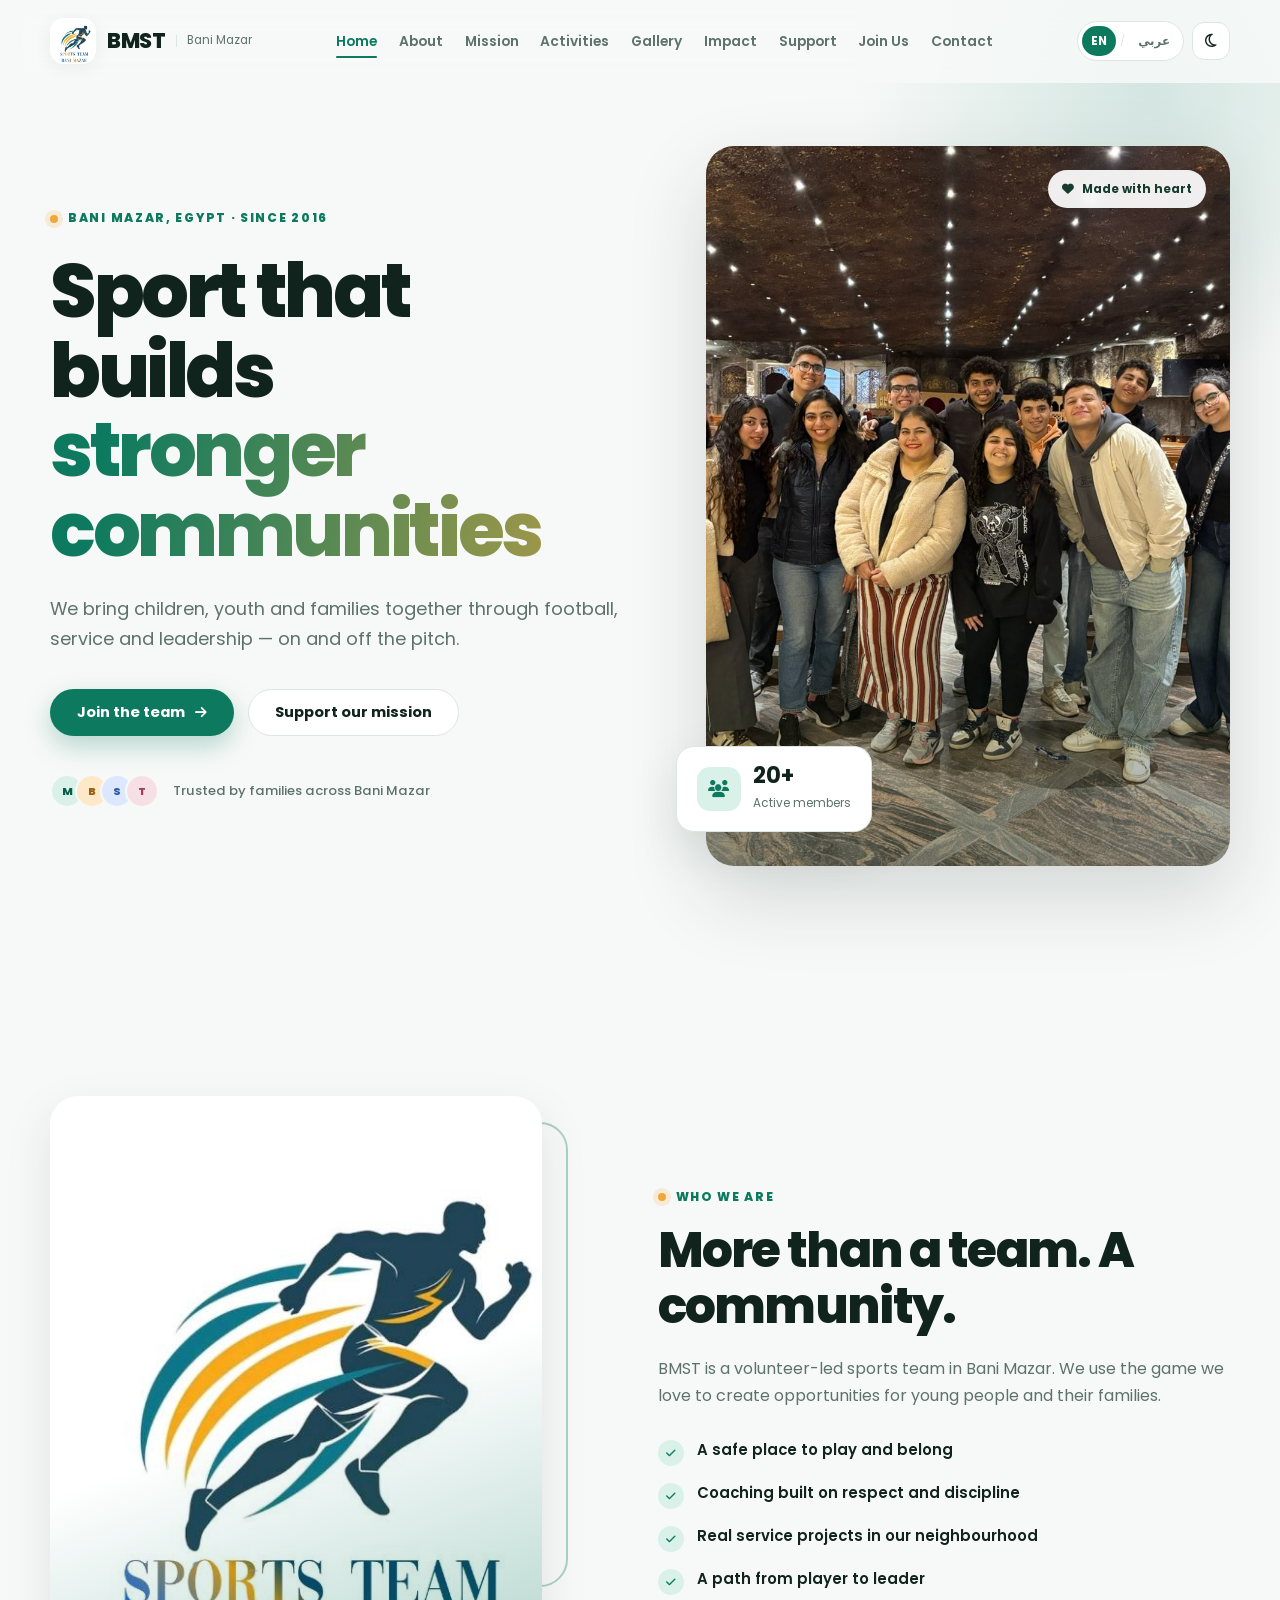
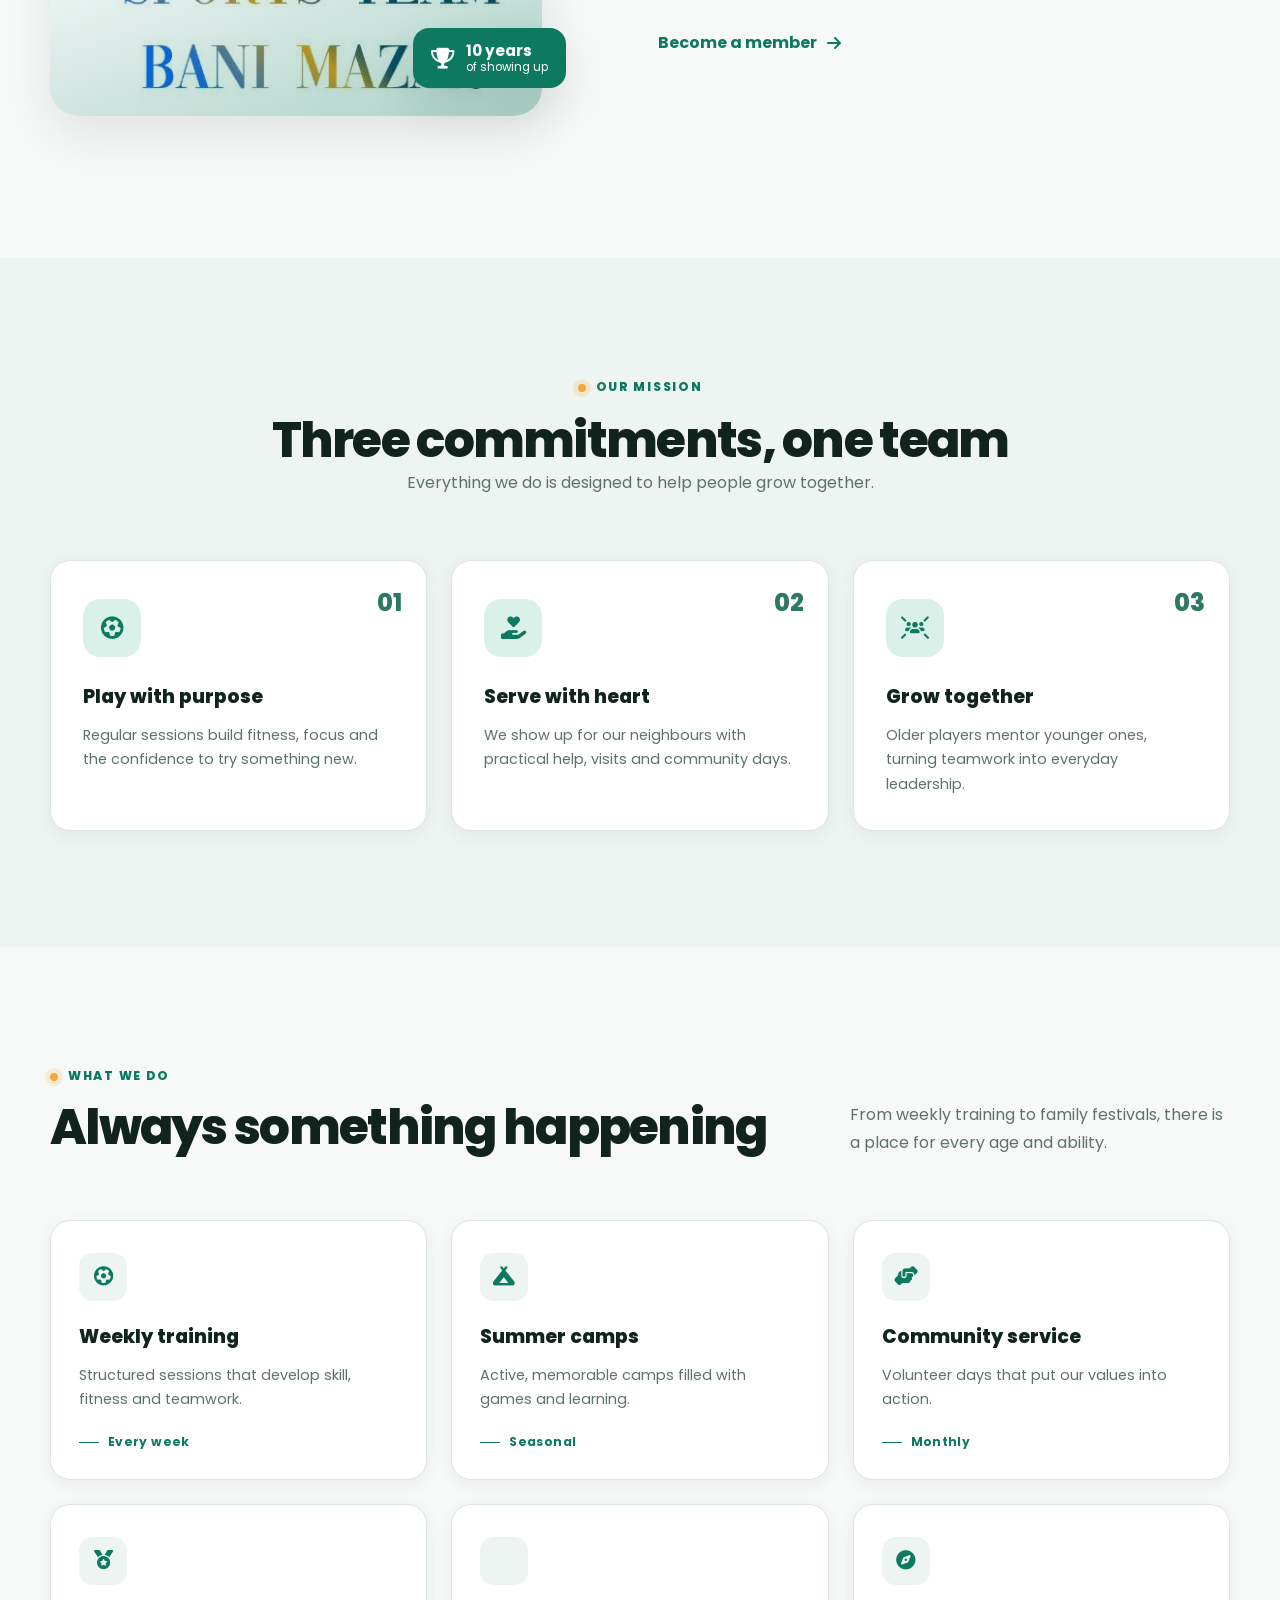
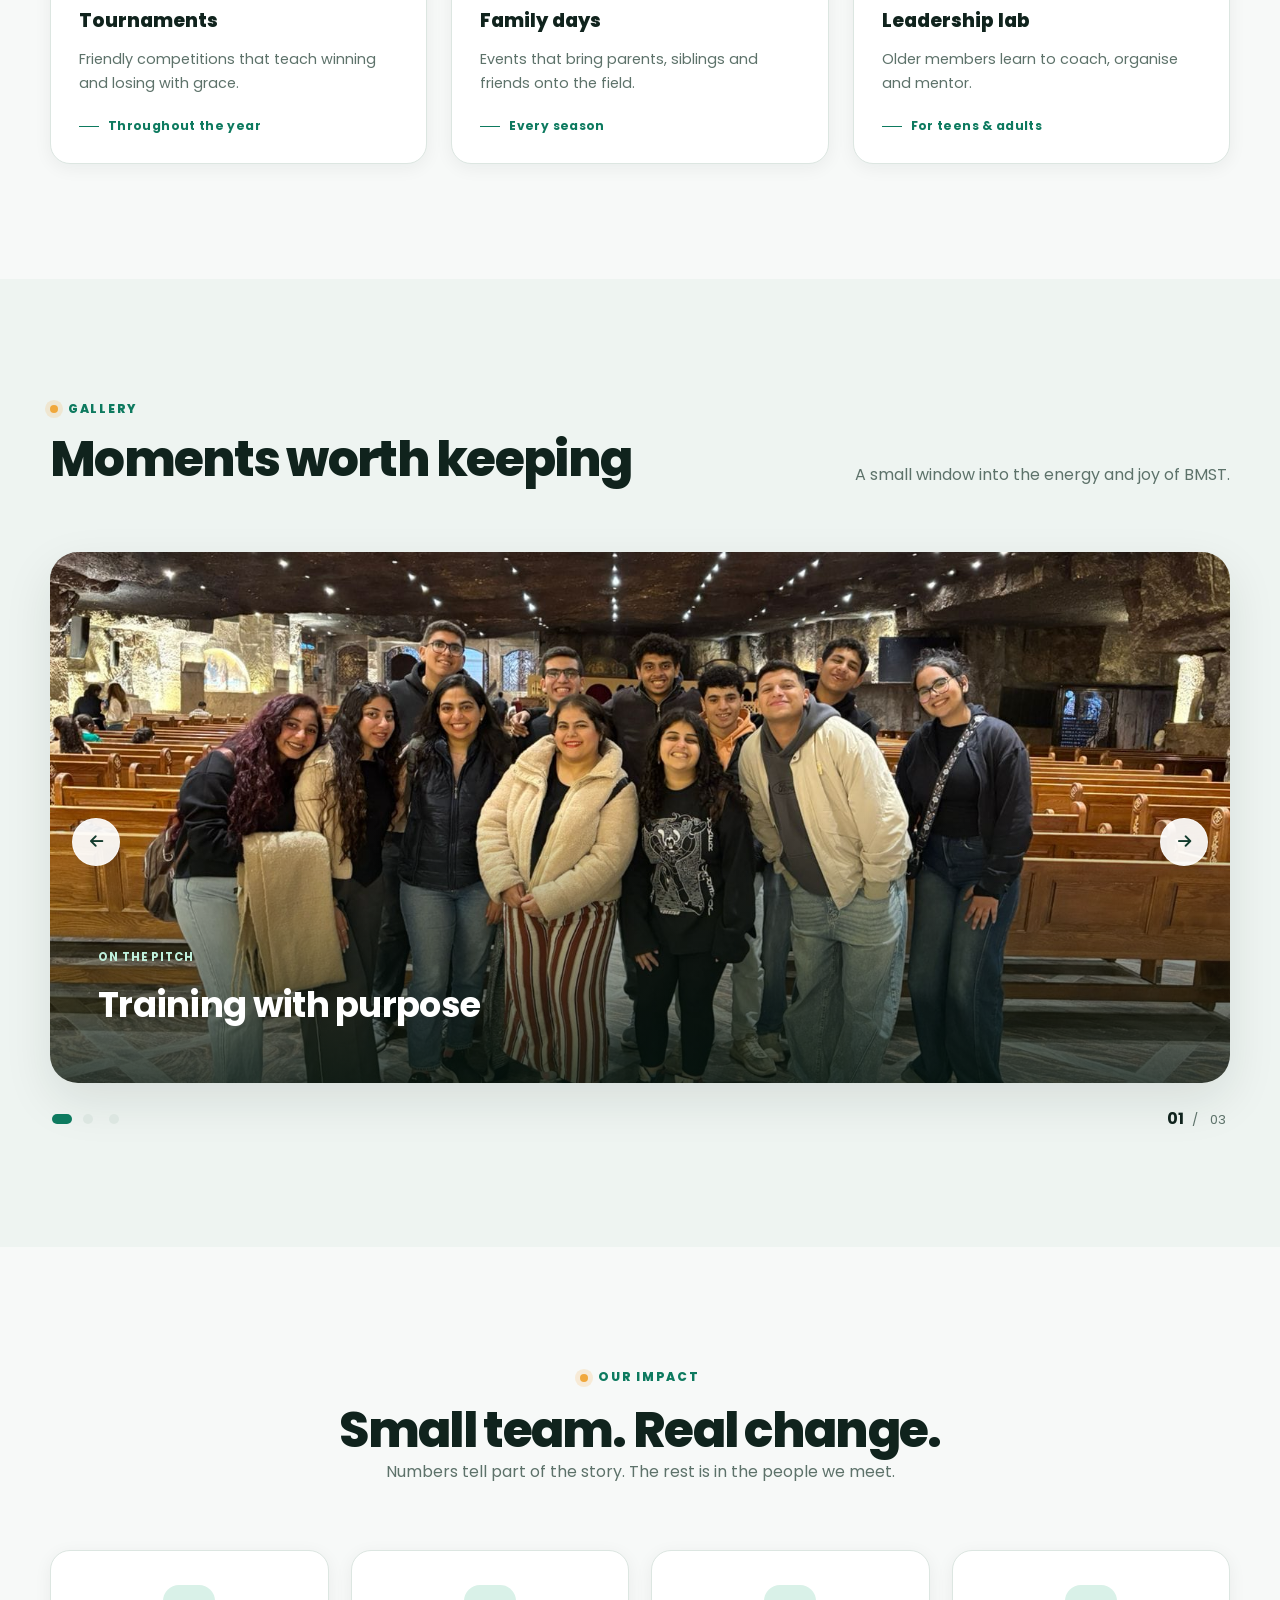
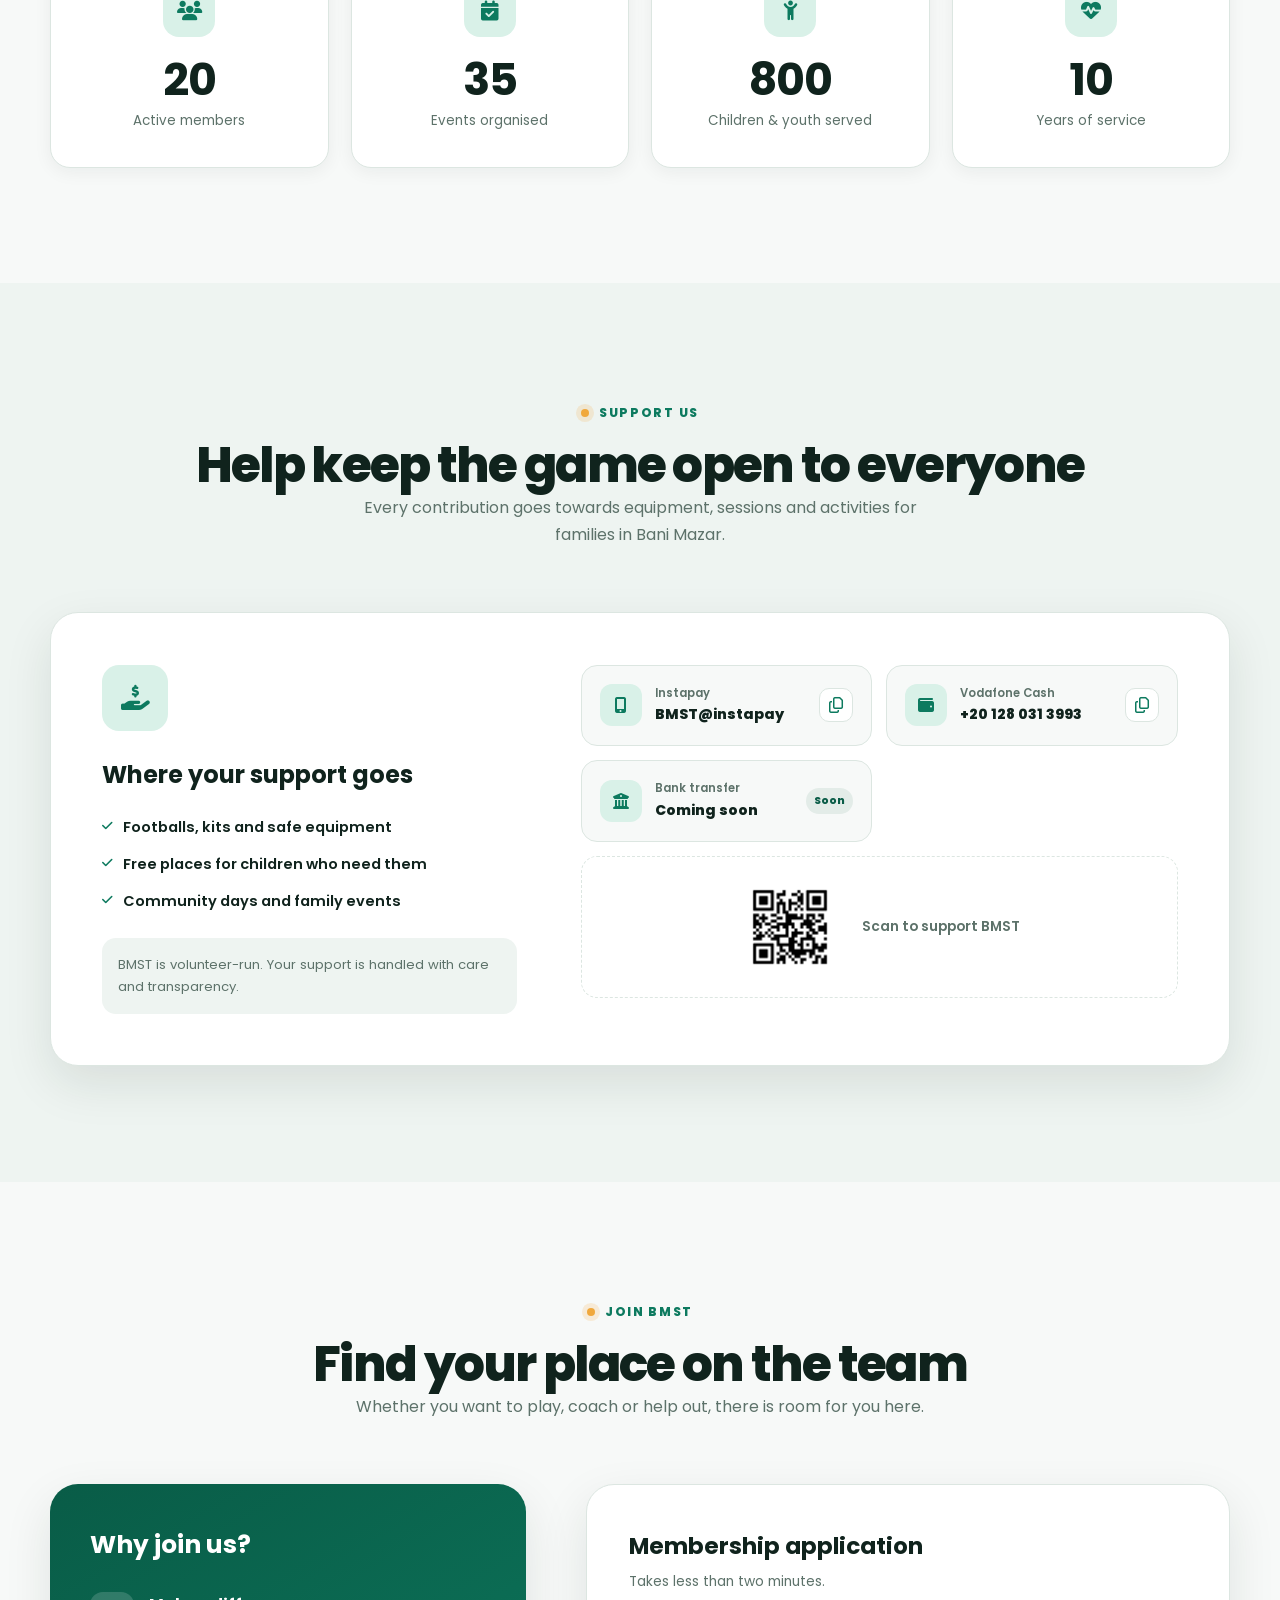
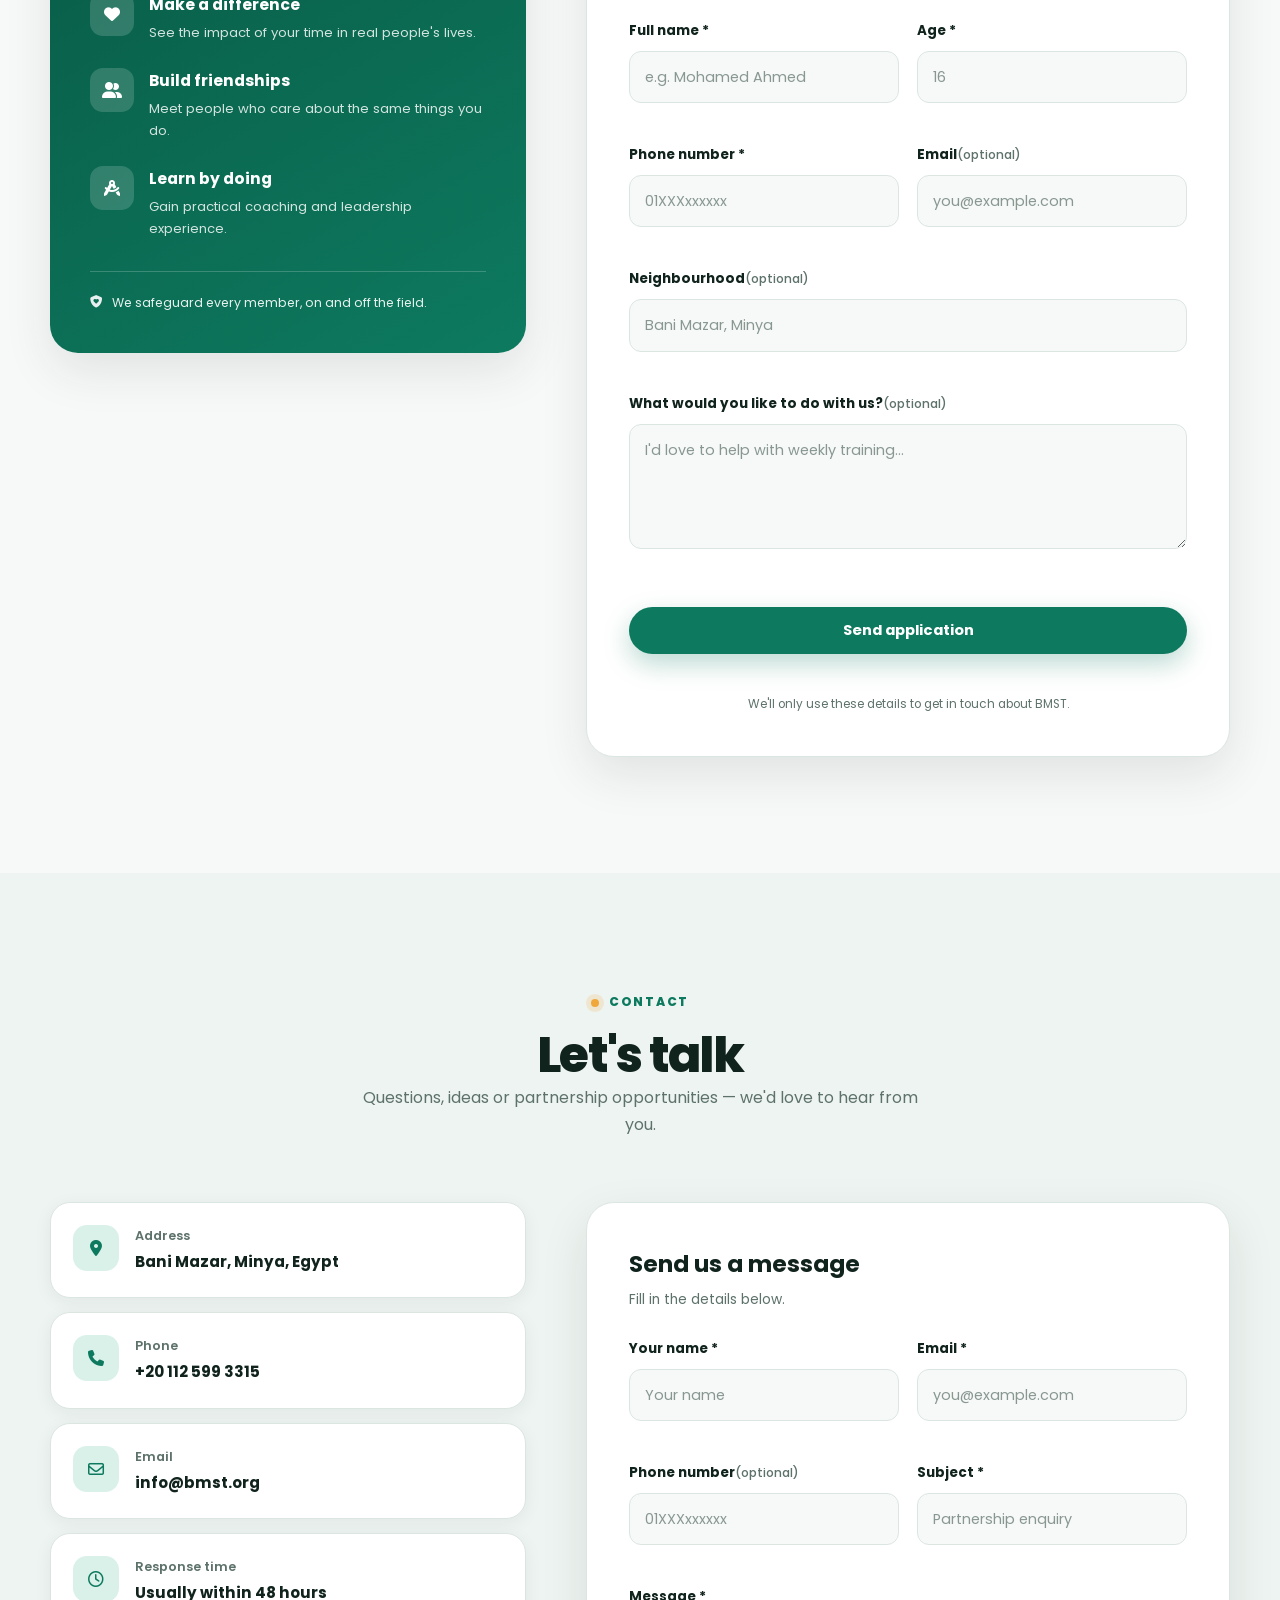
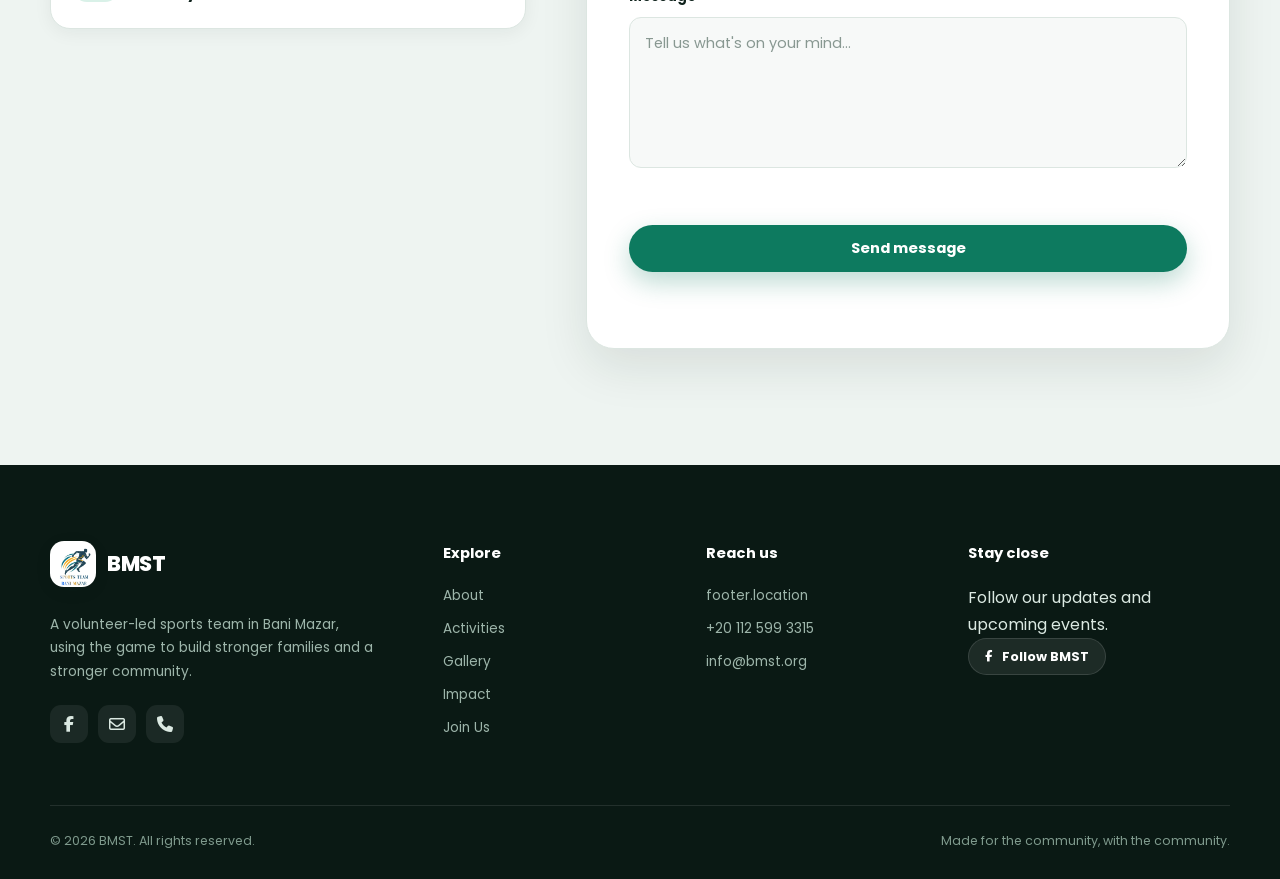
==== commit 05769bc3: "Add free Netlify deployment package and Apache security rules" ====
--- a/index.html
+++ b/index.html
@@ -37,7 +37,7 @@
     </script>
 </head>
 
-<body>
+<body data-whatsapp="201125993315">
     <a class="skip-link" href="#main" data-i18n="common.skip">Skip to content</a>
 
     <!-- Header -->
@@ -469,6 +469,10 @@
                             <span class="spinner" aria-hidden="true"></span>
                         </button>
                         <p class="form-status" id="join-status" role="status" aria-live="polite"></p>
+                        <a class="whatsapp-fallback" id="join-whatsapp" href="#" target="_blank" rel="noopener noreferrer" hidden>
+                            <i class="fa-brands fa-whatsapp" aria-hidden="true"></i>
+                            <span data-i18n="status.whatsappLink">Open WhatsApp</span>
+                        </a>
                         <p class="form-fineprint" data-i18n="join.fineprint">We'll only use these details to get in touch about BMST.</p>
                     </form>
                 </div>
@@ -492,7 +496,7 @@
                         </article>
                         <article class="contact-item">
                             <span><i class="fa-solid fa-phone" aria-hidden="true"></i></span>
-                            <div><h3 data-i18n="contact.phoneLabel">Phone</h3><a href="tel:+201280313993" dir="ltr">+20 128 031 3993</a></div>
+                            <div><h3 data-i18n="contact.phoneLabel">Phone</h3><a href="tel:+201125993315" dir="ltr">+20 112 599 3315</a></div>
                         </article>
                         <article class="contact-item">
                             <span><i class="fa-regular fa-envelope" aria-hidden="true"></i></span>
@@ -552,6 +556,10 @@
                             <span class="spinner" aria-hidden="true"></span>
                         </button>
                         <p class="form-status" id="contact-status" role="status" aria-live="polite"></p>
+                        <a class="whatsapp-fallback" id="contact-whatsapp" href="#" target="_blank" rel="noopener noreferrer" hidden>
+                            <i class="fa-brands fa-whatsapp" aria-hidden="true"></i>
+                            <span data-i18n="status.whatsappLink">Open WhatsApp</span>
+                        </a>
                     </form>
                 </div>
             </div>
@@ -570,7 +578,7 @@
                 <div class="footer-social">
                     <a href="https://www.facebook.com/share/1R9eKZ8sLs/" target="_blank" rel="noopener noreferrer" data-i18n-aria-label="footer.facebook" data-i18n-title="footer.facebook" title="Facebook"><i class="fa-brands fa-facebook-f" aria-hidden="true"></i></a>
                     <a href="mailto:info@bmst.org" data-i18n-aria-label="footer.email" data-i18n-title="footer.email" title="Email"><i class="fa-regular fa-envelope" aria-hidden="true"></i></a>
-                    <a href="tel:+201280313993" data-i18n-aria-label="footer.phone" data-i18n-title="footer.phone" title="Phone"><i class="fa-solid fa-phone" aria-hidden="true"></i></a>
+                    <a href="tel:+201125993315" data-i18n-aria-label="footer.phone" data-i18n-title="footer.phone" title="Phone"><i class="fa-solid fa-phone" aria-hidden="true"></i></a>
                 </div>
             </div>
 
@@ -589,7 +597,7 @@
                 <h3 data-i18n="footer.reach">Reach us</h3>
                 <ul class="footer-links">
                     <li data-i18n="footer.location">Bani Mazar, Minya</li>
-                    <li><a href="tel:+201280313993" dir="ltr">+20 128 031 3993</a></li>
+                    <li><a href="tel:+201125993315" dir="ltr">+20 112 599 3315</a></li>
                     <li><a href="mailto:info@bmst.org" dir="ltr">info@bmst.org</a></li>
                 </ul>
             </div>
--- a/style.css
+++ b/style.css
@@ -1444,6 +1444,30 @@
 .form-status.is-success { color: var(--brand); }
 .form-status.is-error { color: var(--danger); }
 
+.whatsapp-fallback {
+    display: inline-flex;
+    align-items: center;
+    justify-content: center;
+    gap: 8px;
+    width: 100%;
+    margin-block-start: 10px;
+    padding: 11px 18px;
+    border-radius: 10px;
+    background: #25d366;
+    color: #06291a;
+    font-size: .88rem;
+    font-weight: 700;
+    text-decoration: none;
+    transition: background .2s ease, transform .2s ease;
+}
+
+.whatsapp-fallback:hover {
+    background: #1ebd59;
+    transform: translateY(-2px);
+}
+
+.whatsapp-fallback[hidden] { display: none; }
+
 .form-fineprint {
     color: var(--muted);
     font-size: .74rem;
